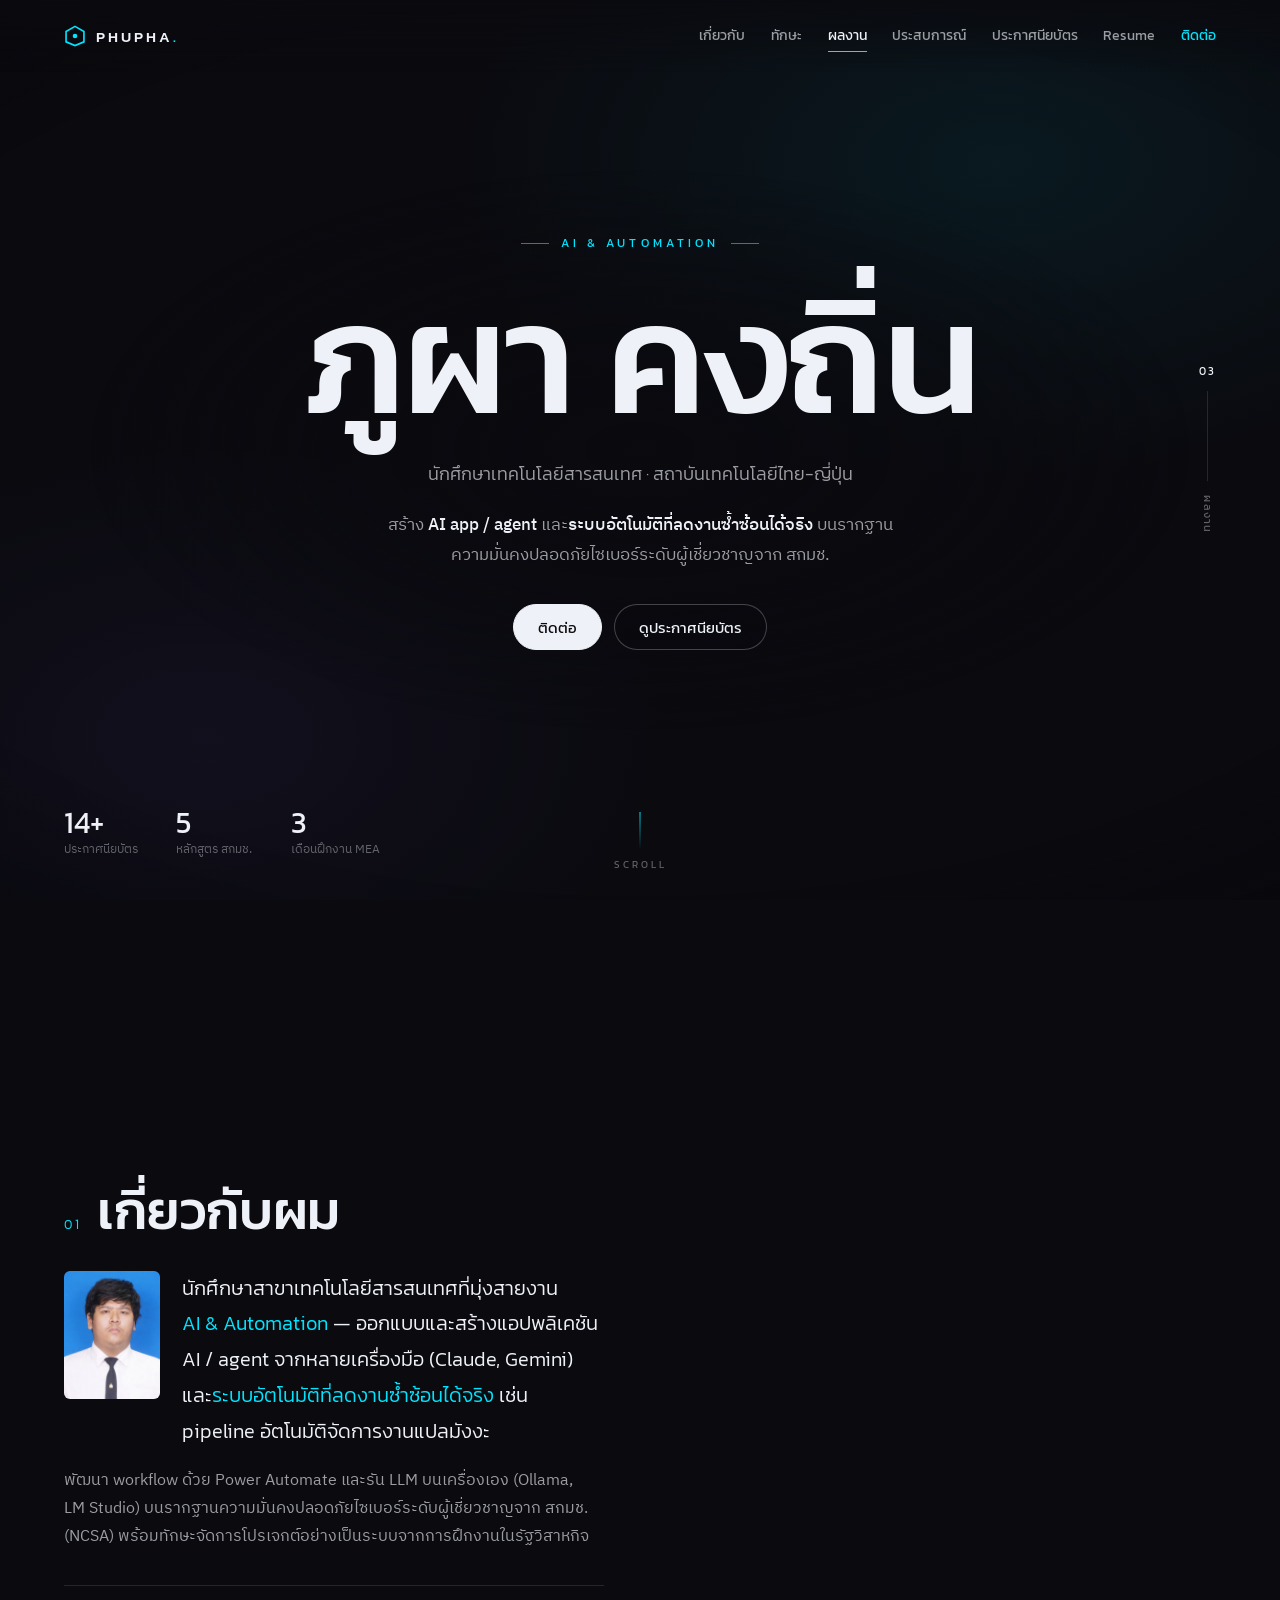
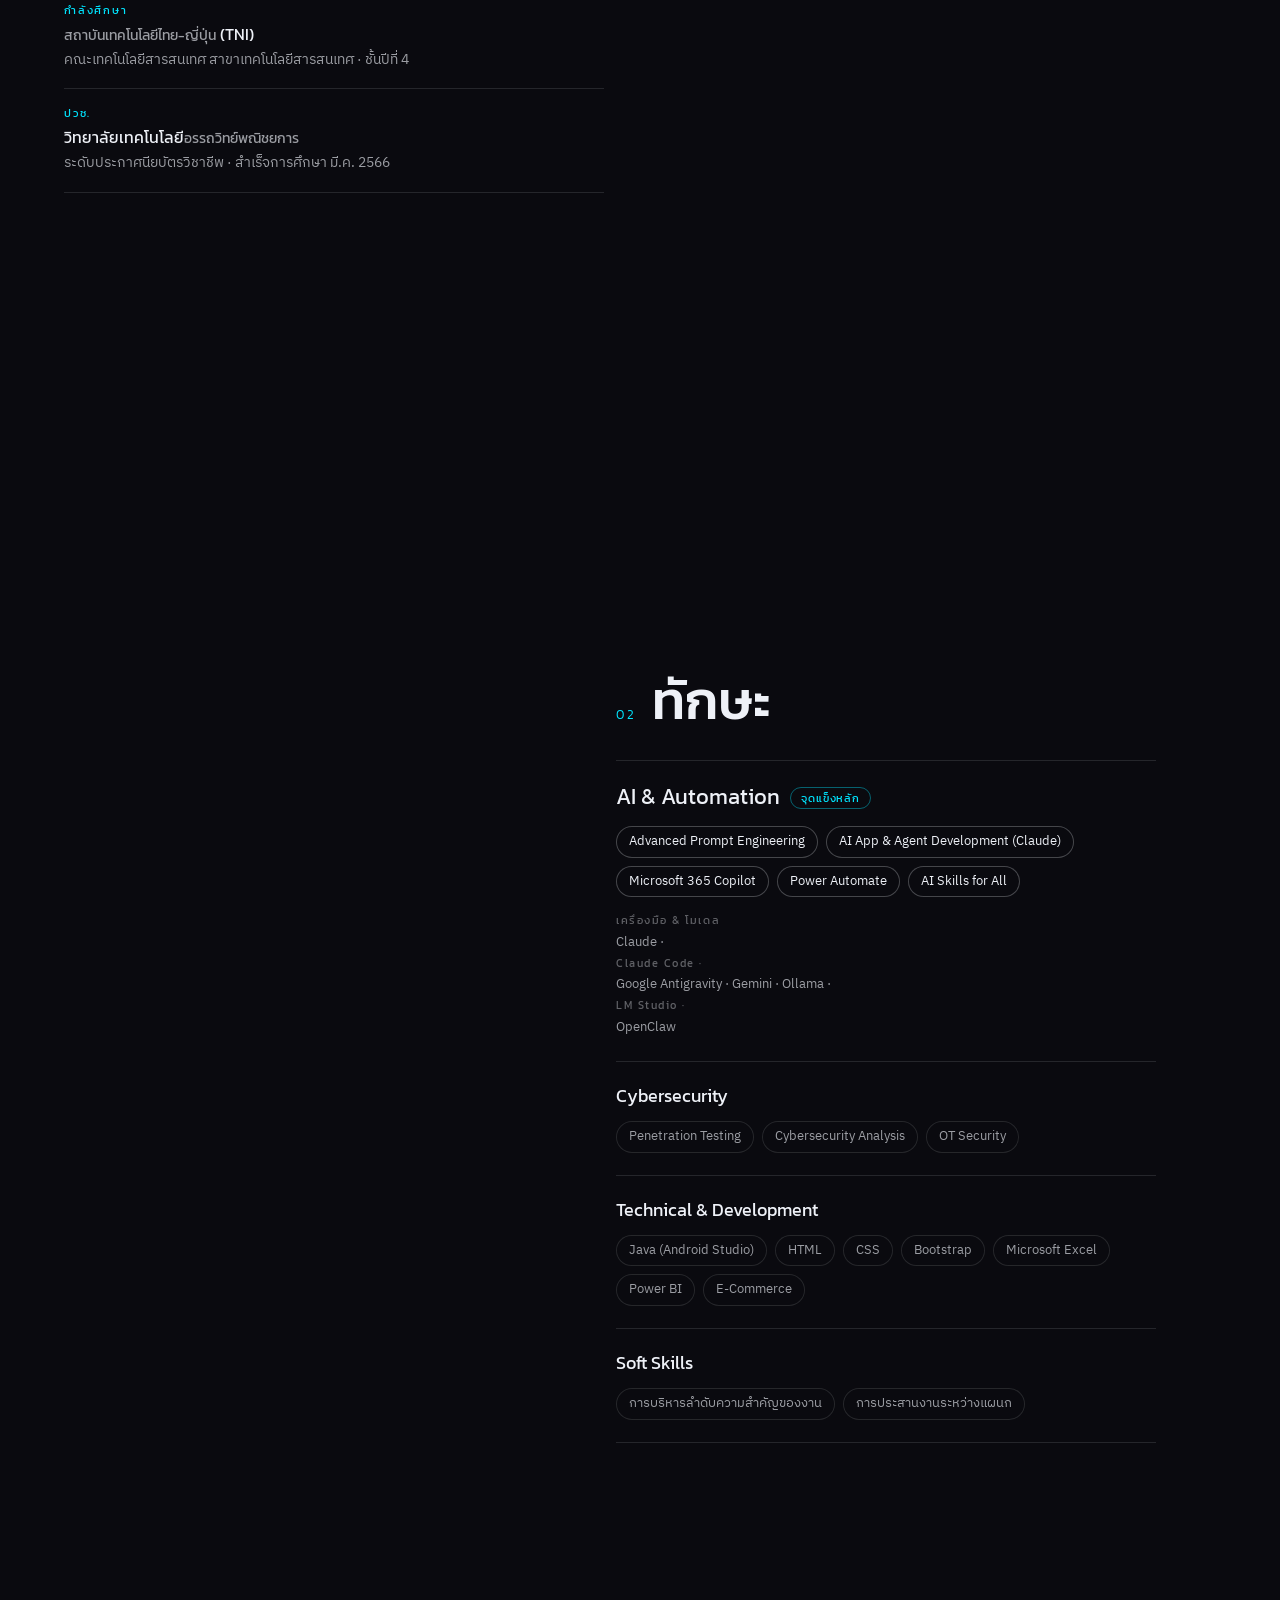
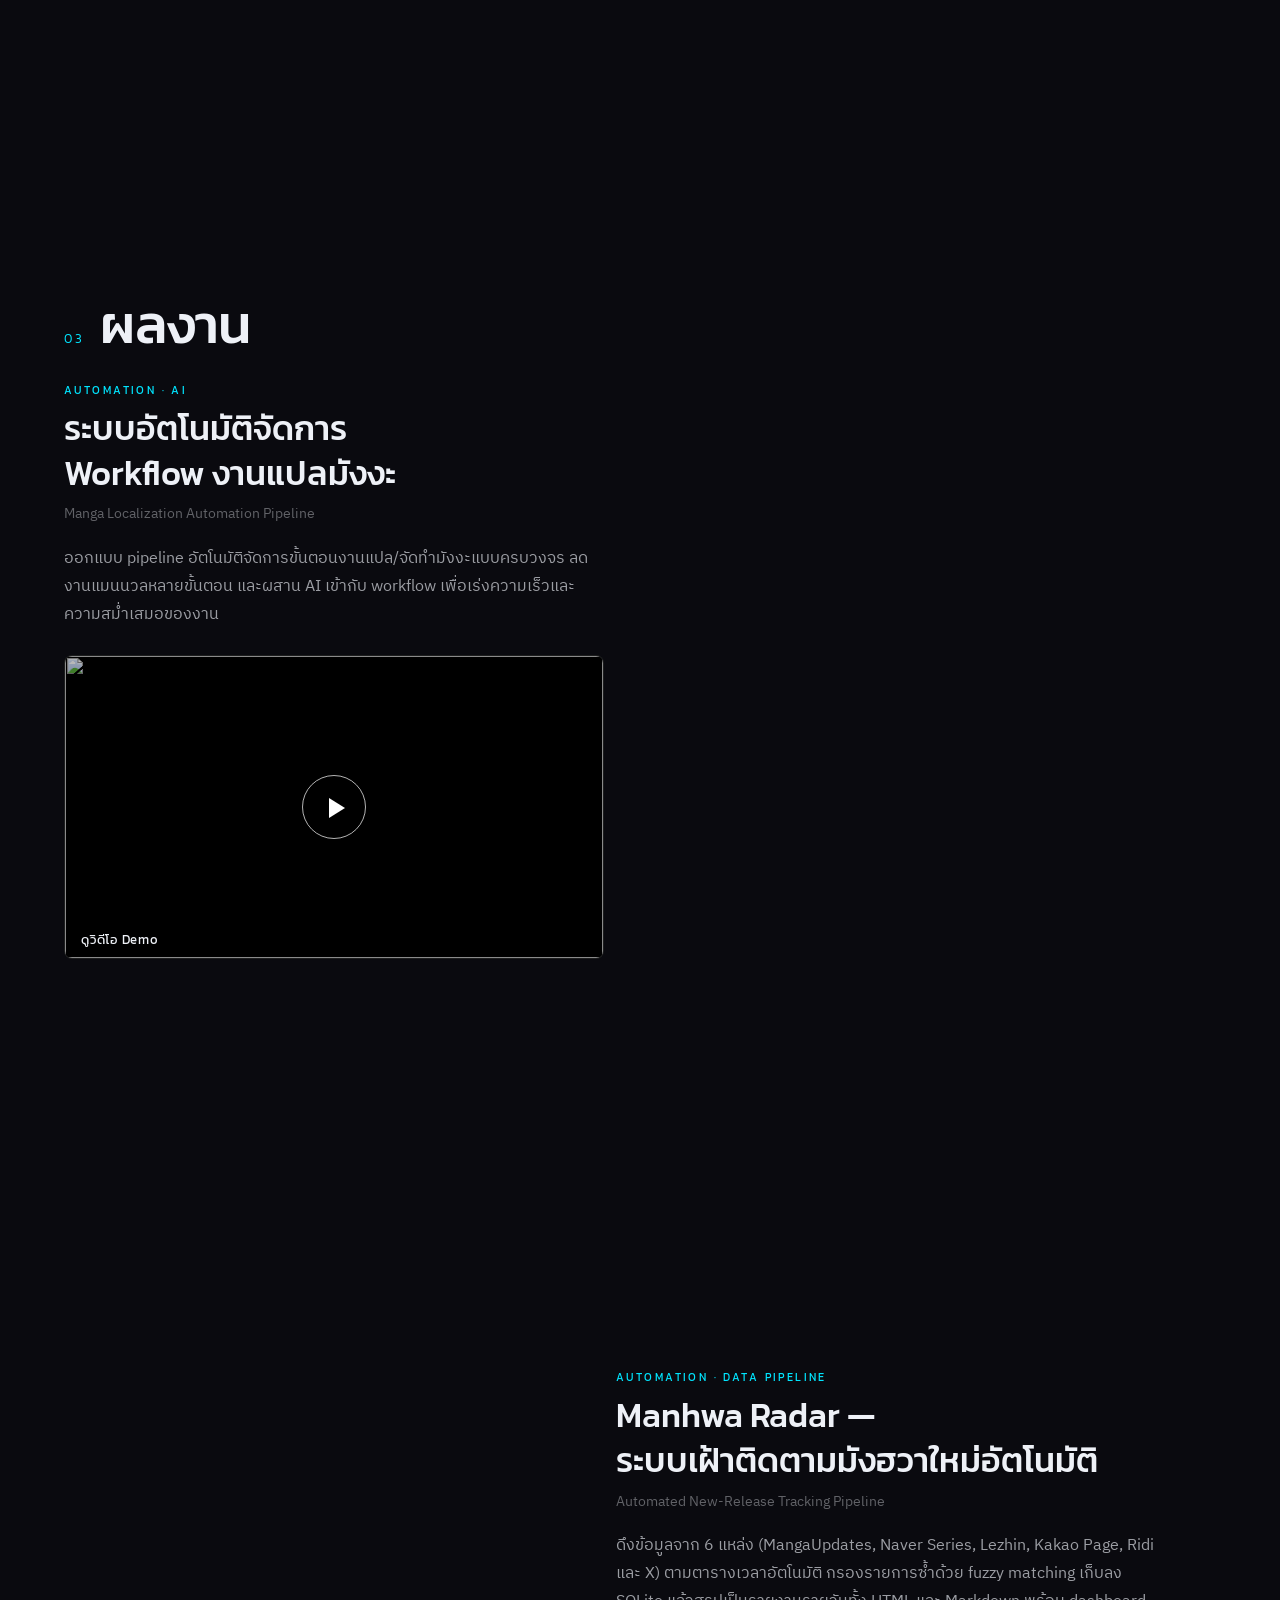
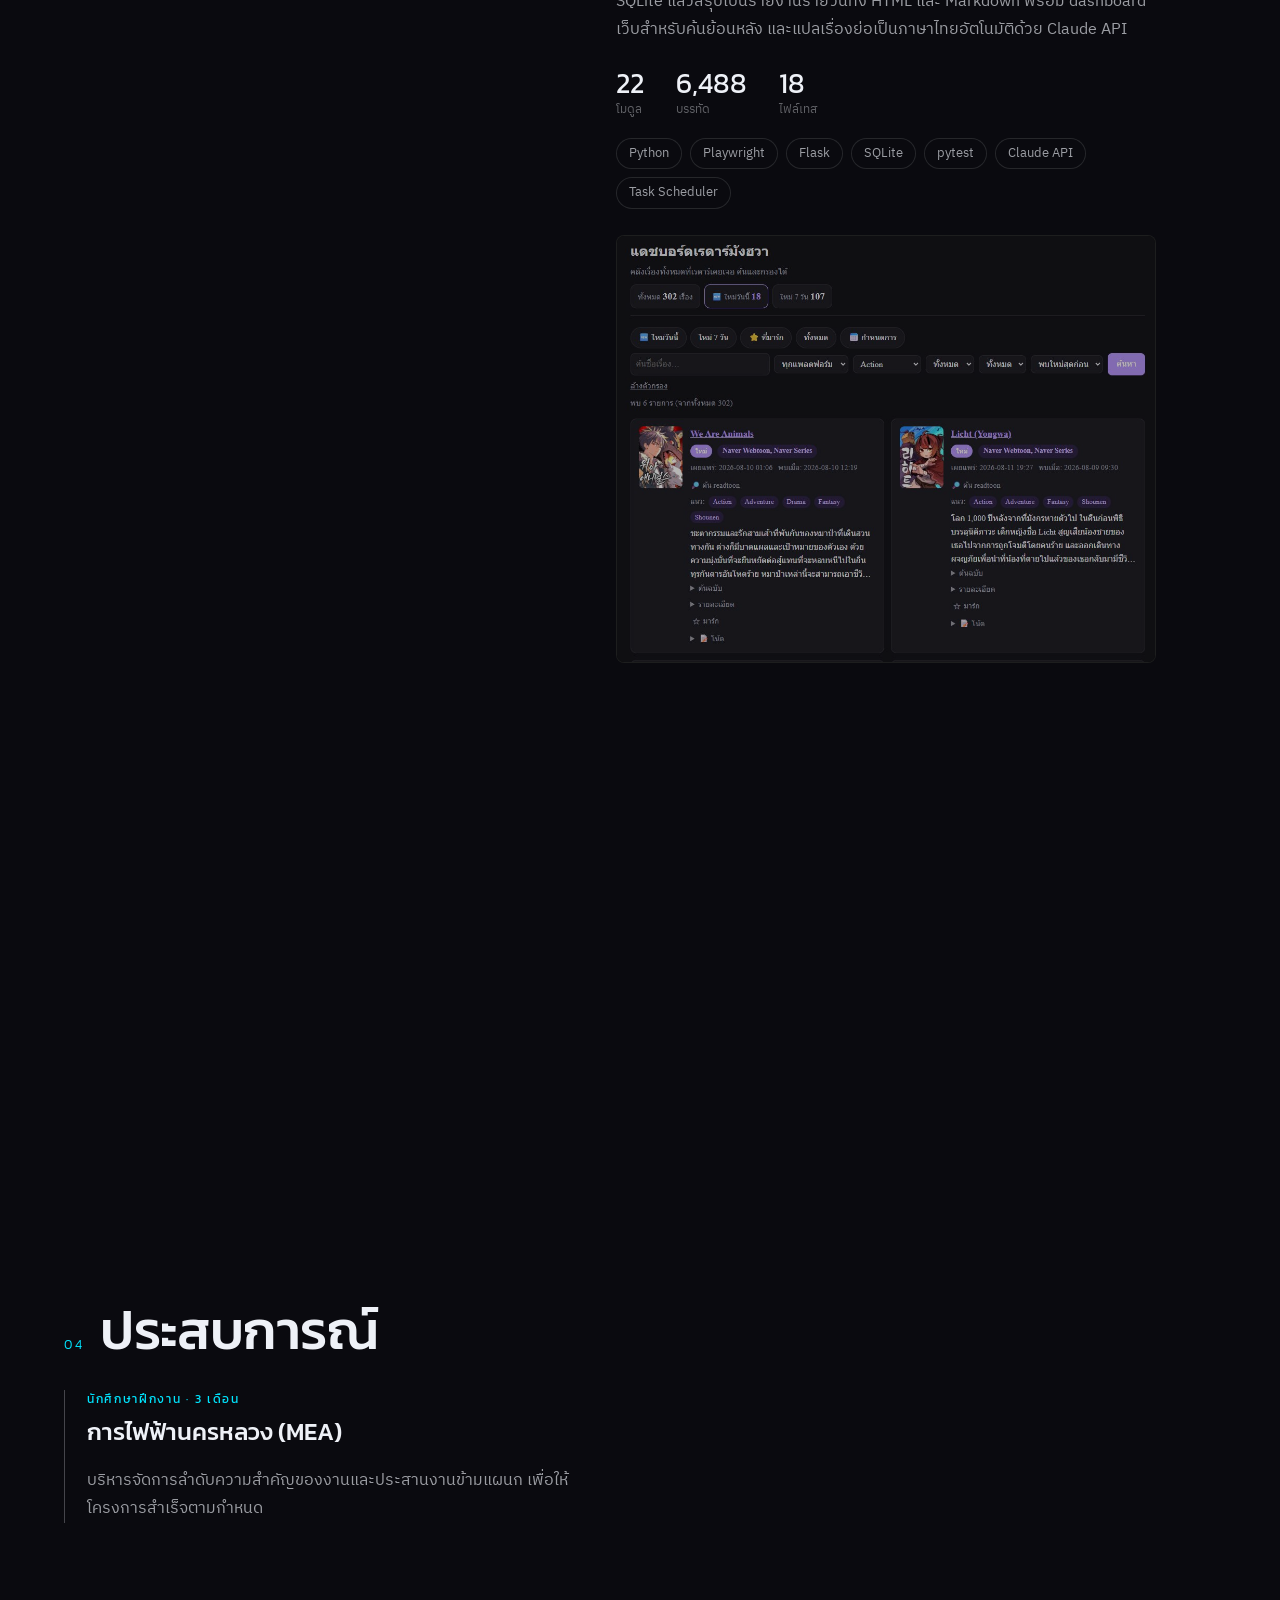
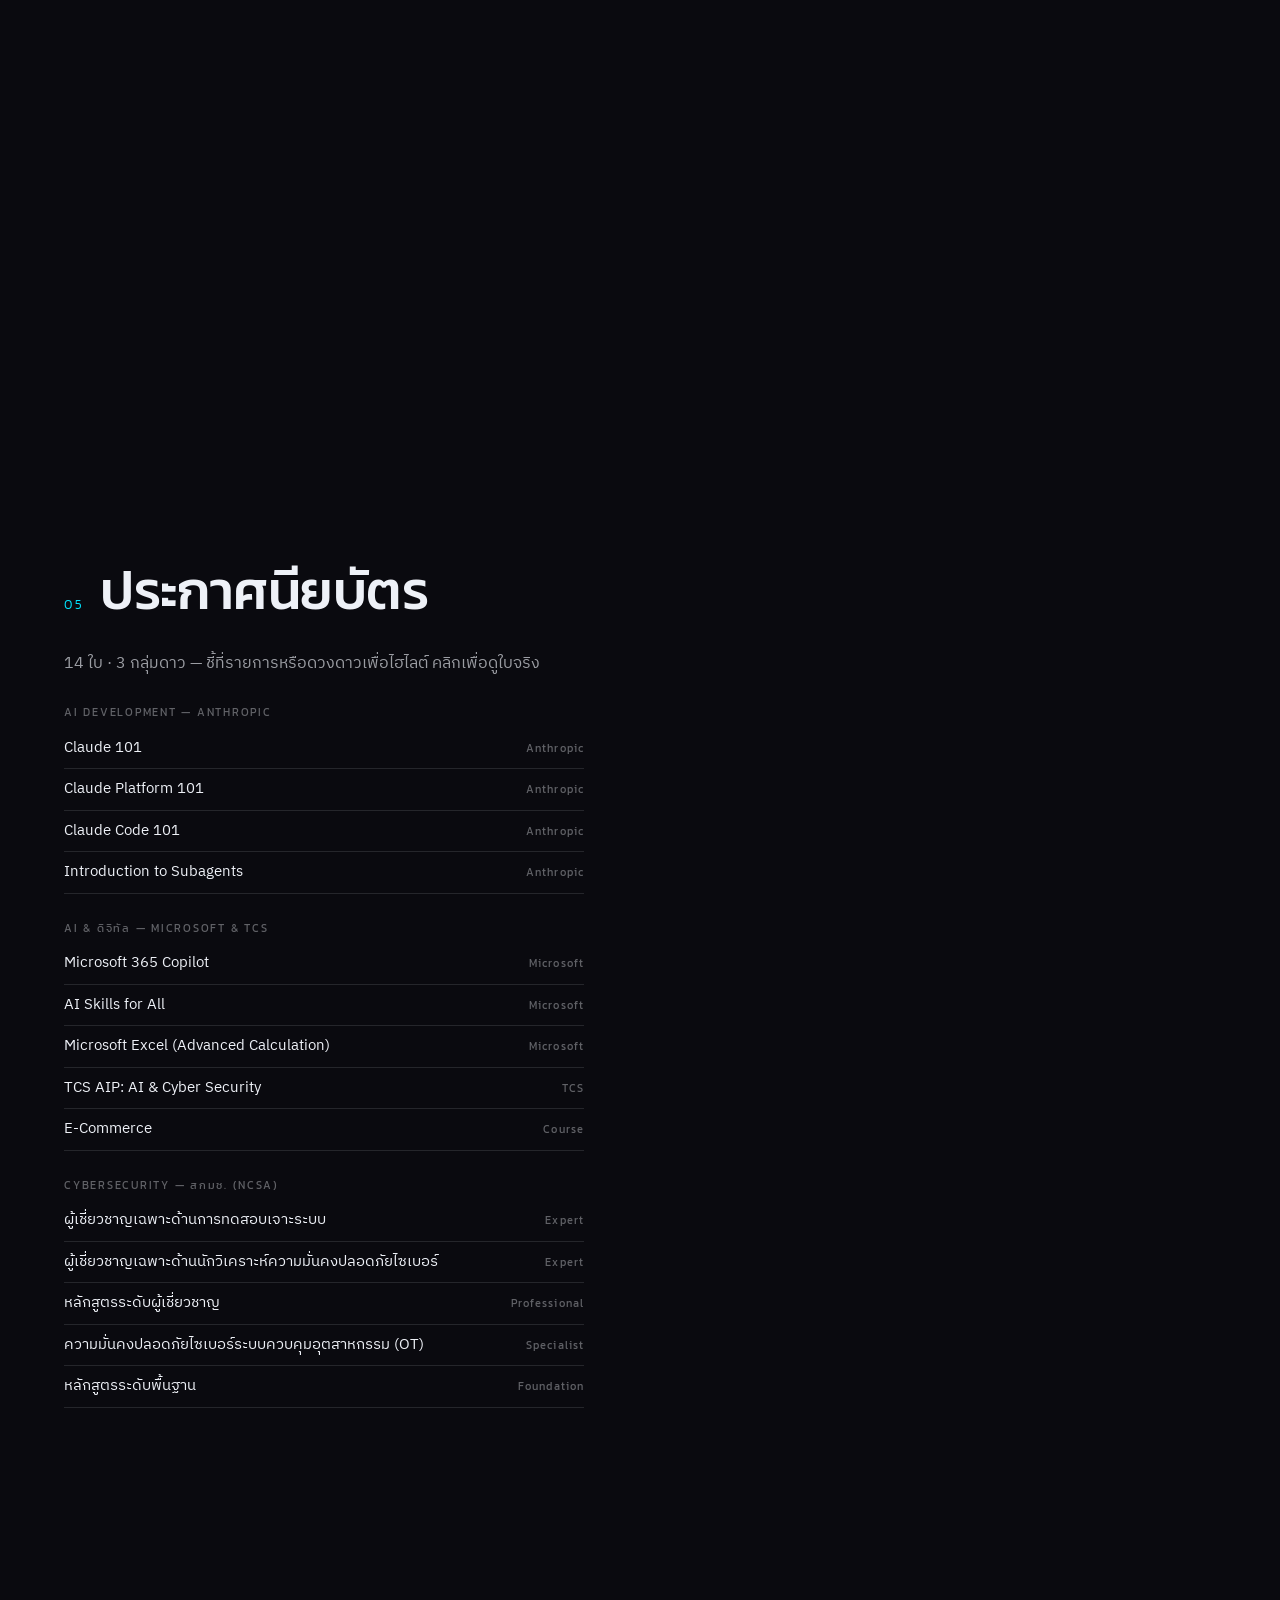
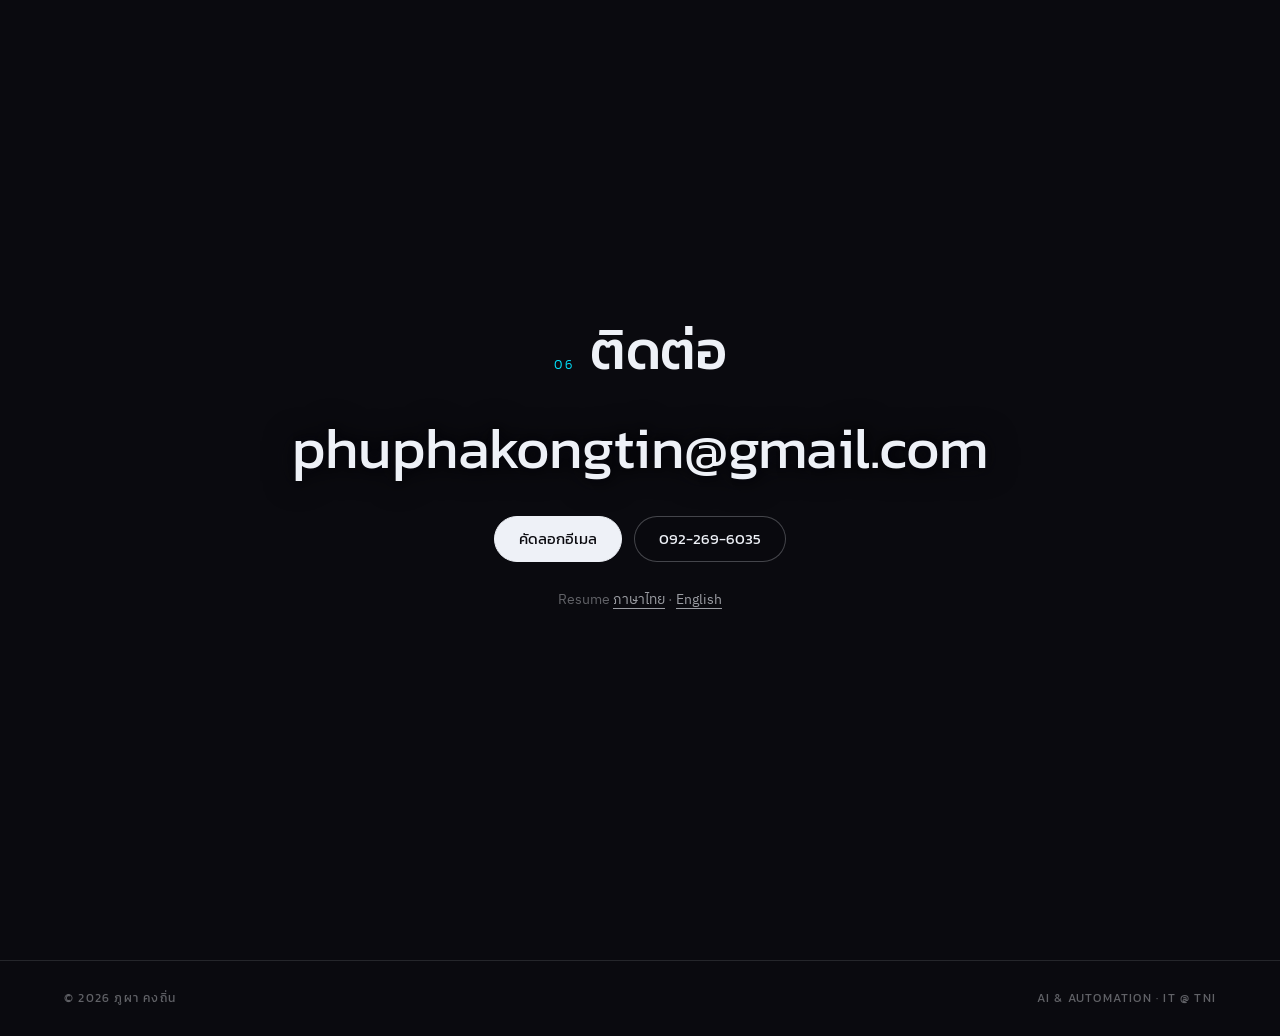
==== index.html @ 97f351db "Fix awkward Thai/English line breaks across site and resumes Chrome's Thai line breaking split words" ====
<!DOCTYPE html>
<html lang="th">
<head>
  <meta charset="UTF-8" />
  <meta name="viewport" content="width=device-width, initial-scale=1.0, viewport-fit=cover" />
  <script>document.documentElement.classList.add('js', 'is-loading');</script>

  <title>ภูผา คงถิ่น — AI &amp; Automation Portfolio</title>
  <meta name="description" content="Portfolio ของ ภูผา คงถิ่น นักศึกษาเทคโนโลยีสารสนเทศสาย AI & Automation — สร้าง AI app / agent และระบบอัตโนมัติที่ลดงานซ้ำซ้อนได้จริง (เช่น pipeline อัตโนมัติจัดการงานแปลมังงะ) บนรากฐานความมั่นคงปลอดภัยไซเบอร์ระดับผู้เชี่ยวชาญจาก สกมช." />
  <meta property="og:type" content="website" />
  <meta property="og:title" content="ภูผา คงถิ่น — AI &amp; Automation" />
  <meta property="og:description" content="นักศึกษา IT สาย AI & Automation — สร้าง AI app / agent และระบบอัตโนมัติที่ลดงานซ้ำซ้อนได้จริง บนรากฐาน Cybersecurity ระดับผู้เชี่ยวชาญจาก สกมช." />
  <meta property="og:image" content="https://phupha-kt.github.io/portfolio/profile.jpg" />
  <meta name="theme-color" content="#0a0a0f" />

  <script type="application/ld+json">
  {
    "@context": "https://schema.org",
    "@type": "Person",
    "name": "ภูผา คงถิ่น",
    "alternateName": "Phupha Kongtin",
    "email": "mailto:phuphakongtin@gmail.com",
    "jobTitle": "IT Student — AI & Automation",
    "affiliation": { "@type": "CollegeOrUniversity", "name": "Thai-Nichi Institute of Technology" },
    "knowsAbout": ["AI App & Agent Development", "Workflow Automation", "Prompt Engineering", "Power Automate", "Penetration Testing", "OT Security", "Cybersecurity Analysis"]
  }
  </script>

  <link rel="icon" href="data:image/svg+xml,%3Csvg xmlns='http://www.w3.org/2000/svg' viewBox='0 0 32 32'%3E%3Cpolygon points='16,2 29,9.5 29,24.5 16,30 3,24.5 3,9.5' fill='none' stroke='%2300e5ff' stroke-width='2.5'/%3E%3Ccircle cx='16' cy='16' r='4' fill='%2300e5ff'/%3E%3C/svg%3E" />

  <link rel="preconnect" href="https://fonts.googleapis.com" />
  <link rel="preconnect" href="https://fonts.gstatic.com" crossorigin />
  <link rel="preconnect" href="https://cdn.jsdelivr.net" crossorigin />
  <link href="https://fonts.googleapis.com/css2?family=Kanit:wght@300;400;500;600&family=IBM+Plex+Sans+Thai:wght@300;400;500&display=swap" rel="stylesheet" />
  <link rel="stylesheet" href="css/main.css" />

  <script type="importmap">
  {
    "imports": {
      "three": "https://cdn.jsdelivr.net/npm/three@0.169.0/build/three.module.js",
      "three/addons/": "https://cdn.jsdelivr.net/npm/three@0.169.0/examples/jsm/"
    }
  }
  </script>
</head>
<body>

  <!-- ===================== LOADER ===================== -->
  <div class="loader" id="loader" role="status" aria-live="polite">
    <svg class="loader-mark" viewBox="0 0 32 32" aria-hidden="true">
      <polygon points="16,2 29,9.5 29,24.5 16,30 3,24.5 3,9.5" pathLength="100" />
    </svg>
    <div class="loader-meta">
      <span class="loader-count" id="loader-count">00</span>
      <span class="loader-label">กำลังโหลด</span>
    </div>
  </div>

  <!-- ===================== SCENE LAYERS ===================== -->
  <canvas id="scene" aria-hidden="true"></canvas>
  <div class="scene-vignette" aria-hidden="true"></div>
  <div class="labels" id="labels" aria-hidden="true"></div>

  <!-- ===================== NAV ===================== -->
  <header class="nav" id="nav">
    <a href="#hero" class="brand" aria-label="กลับด้านบน">
      <svg class="brand-mark" viewBox="0 0 32 32" aria-hidden="true"><polygon points="16,2 29,9.5 29,24.5 16,30 3,24.5 3,9.5" /><circle cx="16" cy="16" r="3.4" /></svg>
      <span>PHUPHA<span class="brand-dot">.</span></span>
    </a>
    <button class="nav-toggle" id="nav-toggle" aria-expanded="false" aria-controls="nav-links" aria-label="เปิด/ปิดเมนู">
      <span></span><span></span>
    </button>
    <nav aria-label="เมนูหลัก">
      <ul class="nav-links" id="nav-links">
        <li><a href="#about">เกี่ยวกับ</a></li>
        <li><a href="#skills">ทักษะ</a></li>
        <li><a href="#projects">ผลงาน</a></li>
        <li><a href="#experience">ประสบการณ์</a></li>
        <li><a href="#certs">ประกาศนียบัตร</a></li>
        <li><a href="resume.html">Resume</a></li>
        <li><a href="#contact" class="nav-cta">ติดต่อ</a></li>
      </ul>
    </nav>
  </header>

  <!-- Section indicator -->
  <div class="rail" id="rail" aria-hidden="true">
    <span class="rail-num" id="rail-num">00</span>
    <span class="rail-track"><i id="rail-fill"></i></span>
    <span class="rail-name" id="rail-name">Intro</span>
  </div>

  <main>

    <!-- ===================== HERO ===================== -->
    <section class="hero" id="hero" data-formation="0" data-side="center" data-name="Intro" data-index="00">
      <div class="hero-shade" aria-hidden="true"></div>
      <div class="hero-inner">
        <p class="eyebrow intro" style="--i:0">AI &amp; AUTOMATION</p>
        <h1 class="hero-title intro" style="--i:1">ภูผา คงถิ่น</h1>
        <p class="hero-role intro" style="--i:2">นักศึกษา<span class="nw">เทคโนโลยีสารสนเทศ&nbsp;·</span> <span class="nw">สถาบันเทคโนโลยีไทย-ญี่ปุ่น</span></p>
        <p class="hero-pitch intro" style="--i:3">
          สร้าง <strong><span class="nw">AI app / agent</span></strong> และ<strong><span class="nw">ระบบอัตโนมัติ</span>ที่ลด<span class="nw">งานซ้ำซ้อน</span>ได้จริง</strong>
          บนรากฐาน<span class="nw">ความมั่นคงปลอดภัยไซเบอร์</span>ระดับ<span class="nw">ผู้เชี่ยวชาญจาก สกมช.</span>
        </p>
        <div class="hero-actions intro" style="--i:4">
          <a href="#contact" class="btn btn-primary">ติดต่อ</a>
          <a href="#certs" class="btn">ดูประกาศนียบัตร</a>
        </div>
      </div>

      <dl class="hero-stats intro" style="--i:5">
        <div><dt>ประกาศนียบัตร</dt><dd><span data-count="14">14</span>+</dd></div>
        <div><dt><span class="nw">หลักสูตร สกมช.</span></dt><dd><span data-count="5">5</span></dd></div>
        <div><dt><span class="nw">เดือนฝึกงาน MEA</span></dt><dd><span data-count="3">3</span></dd></div>
      </dl>

      <p class="hero-hint intro" style="--i:6" aria-hidden="true">
        <span class="hint-fine">ขยับเมาส์เพื่อดึงอนุภาค&nbsp;· กดค้างเพื่อเพิ่มแรงโน้มถ่วง&nbsp;· ปล่อยเพื่อเหวี่ยง</span>
        <span class="hint-touch">แตะค้างเพื่อดึงอนุภาค&nbsp;· ยกนิ้วเพื่อเหวี่ยง</span>
      </p>

      <a href="#about" class="scroll-cue intro" style="--i:6" aria-label="เลื่อนลงไปส่วนเกี่ยวกับ">
        <span aria-hidden="true"></span>SCROLL
      </a>
    </section>

    <!-- ===================== 01 ABOUT ===================== -->
    <section class="section" id="about" data-formation="1" data-side="left" data-name="เกี่ยวกับ" data-index="01">
      <div class="section-inner">
        <header class="section-head reveal">
          <span class="section-index">01</span>
          <h2>เกี่ยวกับผม</h2>
        </header>

        <div class="about-id reveal">
          <img class="about-photo" src="profile.jpg" alt="ภูผา คงถิ่น" width="800" height="1059" loading="lazy" />
          <p class="lead">
            นักศึกษาสาขา<span class="nw">เทคโนโลยีสารสนเทศ</span>ที่มุ่ง<span class="nw">สายงาน</span> <mark><span class="nw">AI &amp; Automation</span></mark>&nbsp;—
            ออกแบบและสร้างแอปพลิเคชัน <span class="nw">AI / agent</span> จากหลายเครื่องมือ (Claude, Gemini)
            และ<mark><span class="nw">ระบบอัตโนมัติ</span>ที่ลด<span class="nw">งานซ้ำซ้อน</span>ได้จริง</mark> เช่น pipeline อัตโนมัติจัดการ<span class="nw">งานแปลมังงะ</span>
          </p>
        </div>
        <p class="body reveal">
          พัฒนา workflow ด้วย <span class="nw">Power Automate</span> และรัน LLM <span class="nw">บนเครื่องเอง</span> (Ollama, <span class="nw">LM Studio</span>)
          บนรากฐาน<span class="nw">ความมั่นคงปลอดภัยไซเบอร์</span>ระดับ<span class="nw">ผู้เชี่ยวชาญจาก สกมช.</span> (NCSA)
          พร้อมทักษะจัดการ<span class="nw">โปรเจกต์</span>อย่างเป็นระบบจากการฝึกงานในรัฐวิสาหกิจ
        </p>

        <ul class="edu reveal">
          <li>
            <span class="edu-tag">กำลังศึกษา</span>
            <strong><span class="nw">สถาบันเทคโนโลยีไทย-ญี่ปุ่น</span> (TNI)</strong>
            <span>คณะ<span class="nw">เทคโนโลยีสารสนเทศ</span> สาขา<span class="nw">เทคโนโลยีสารสนเทศ&nbsp;·</span> <span class="nw">ชั้นปีที่ 4</span></span>
          </li>
          <li>
            <span class="edu-tag">ปวช.</span>
            <strong>วิทยาลัยเทคโนโลยี<span class="nw">อรรถวิทย์พณิชยการ</span></strong>
            <span>ระดับ<span class="nw">ประกาศนียบัตรวิชาชีพ&nbsp;·</span> <span class="nw">สำเร็จการศึกษา มี.ค. 2566</span></span>
          </li>
        </ul>
      </div>
    </section>

    <!-- ===================== 02 SKILLS ===================== -->
    <section class="section" id="skills" data-formation="2" data-side="right" data-name="ทักษะ" data-index="02">
      <div class="section-inner">
        <header class="section-head reveal">
          <span class="section-index">02</span>
          <h2>ทักษะ</h2>
        </header>

        <div class="skill-group skill-major reveal">
          <h3><span class="nw">AI &amp; Automation</span> <span class="chip">จุดแข็งหลัก</span></h3>
          <ul class="tags">
            <li>Advanced Prompt Engineering</li>
            <li>AI App &amp; Agent Development (Claude)</li>
            <li><span class="nw">Microsoft 365 Copilot</span></li>
            <li><span class="nw">Power Automate</span></li>
            <li>AI Skills for All</li>
          </ul>
          <p class="skill-tools"><span>เครื่องมือ &amp; โมเดล</span> Claude&nbsp;· <span class="nw">Claude Code&nbsp;·</span> Google Antigravity&nbsp;· Gemini&nbsp;· Ollama&nbsp;· <span class="nw">LM Studio&nbsp;·</span> OpenClaw</p>
        </div>

        <div class="skill-group reveal">
          <h3>Cybersecurity</h3>
          <ul class="tags">
            <li>Penetration Testing</li>
            <li>Cybersecurity Analysis</li>
            <li>OT Security</li>
          </ul>
        </div>

        <div class="skill-group reveal">
          <h3>Technical &amp; Development</h3>
          <ul class="tags">
            <li>Java (<span class="nw">Android Studio</span>)</li>
            <li>HTML</li>
            <li>CSS</li>
            <li>Bootstrap</li>
            <li>Microsoft Excel</li>
            <li><span class="nw">Power BI</span></li>
            <li><span class="nw">E-Commerce</span></li>
          </ul>
        </div>

        <div class="skill-group reveal">
          <h3>Soft Skills</h3>
          <ul class="tags">
            <li>การบริหารลำดับ<span class="nw">ความสำคัญของงาน</span></li>
            <li>การ<span class="nw">ประสานงาน</span>ระหว่างแผนก</li>
          </ul>
        </div>
      </div>
    </section>

    <!-- ===================== 03 PROJECTS ===================== -->
    <section id="projects" aria-labelledby="projects-title">

      <article class="section" id="manga" data-formation="3" data-side="left" data-name="ผลงาน" data-index="03">
        <div class="section-inner">
          <header class="section-head reveal">
            <span class="section-index">03</span>
            <h2 id="projects-title">ผลงาน</h2>
          </header>

          <p class="project-tag reveal">Automation&nbsp;· AI</p>
          <h3 class="project-title reveal"><span class="nw">ระบบอัตโนมัติ</span>จัดการ <span class="nw">Workflow งานแปลมังงะ</span></h3>
          <p class="project-sub reveal">Manga Localization Automation Pipeline</p>
          <p class="body reveal">
            ออกแบบ pipeline อัตโนมัติจัดการ<span class="nw">ขั้นตอน</span><span class="nw">งานแปล/จัดทำมังงะ</span>แบบ<span class="nw">ครบวงจร</span>
            ลด<span class="nw">งานแมนนวล</span><span class="nw">หลายขั้นตอน</span> และผสาน AI <span class="nw">เข้ากับ</span> workflow
            เพื่อเร่งความเร็วและ<span class="nw">ความสม่ำเสมอของงาน</span>
          </p>
          <button class="video reveal" type="button" data-yt="HCU_ZVkONLQ" aria-label="เล่นวิดีโอ Demo: Manga Localization Automation Pipeline">
            <img src="https://i.ytimg.com/vi/HCU_ZVkONLQ/hqdefault.jpg" alt="" width="480" height="360" loading="lazy" />
            <span class="video-play" aria-hidden="true"></span>
            <span class="video-label">ดูวิดีโอ Demo</span>
          </button>
        </div>
      </article>

      <article class="section" id="radar" data-formation="4" data-side="right" data-name="ผลงาน" data-index="03">
        <div class="section-inner">
          <p class="project-tag reveal">Automation&nbsp;· Data Pipeline</p>
          <h3 class="project-title reveal">Manhwa Radar&nbsp;— <span class="nw">ระบบเฝ้าติดตาม</span><span class="nw">มังฮวาใหม่อัตโนมัติ</span></h3>
          <p class="project-sub reveal">Automated New-Release Tracking Pipeline</p>
          <p class="body reveal">
            ดึงข้อมูลจาก 6 แหล่ง (MangaUpdates, <span class="nw">Naver Series</span>, Lezhin, <span class="nw">Kakao Page</span>, Ridi และ X)
            ตามตารางเวลาอัตโนมัติ กรองรายการซ้ำด้วย <span class="nw">fuzzy matching</span> เก็บลง SQLite
            แล้วสรุปเป็นรายงาน<span class="nw">รายวัน</span>ทั้ง HTML และ Markdown พร้อม dashboard เว็บสำหรับ<span class="nw">ค้นย้อนหลัง</span>
            และแปลเรื่องย่อเป็น<span class="nw">ภาษาไทย</span>อัตโนมัติด้วย <span class="nw">Claude API</span>
          </p>
          <dl class="metrics reveal">
            <div><dd>22</dd><dt>โมดูล</dt></div>
            <div><dd>6,488</dd><dt>บรรทัด</dt></div>
            <div><dd>18</dd><dt>ไฟล์เทส</dt></div>
          </dl>
          <ul class="tags reveal">
            <li>Python</li><li>Playwright</li><li>Flask</li><li>SQLite</li><li>pytest</li><li><span class="nw">Claude API</span></li><li><span class="nw">Task Scheduler</span></li>
          </ul>
          <button class="shot reveal" type="button" data-lightbox="projects/radar-dashboard.jpg" data-caption="Manhwa Radar — dashboard">
            <img src="projects/radar-dashboard.jpg" alt="แดชบอร์ด Manhwa Radar แสดงตัวกรอง สถิติ และรายการมังฮวาพร้อมเรื่องย่อภาษาไทย" width="1035" height="819" loading="lazy" />
          </button>
        </div>
      </article>
    </section>

    <!-- ===================== 04 EXPERIENCE ===================== -->
    <section class="section" id="experience" data-formation="5" data-side="left" data-name="ประสบการณ์" data-index="04">
      <div class="section-inner">
        <header class="section-head reveal">
          <span class="section-index">04</span>
          <h2>ประสบการณ์</h2>
        </header>
        <div class="xp reveal">
          <p class="xp-period">นักศึกษาฝึกงาน&nbsp;· 3 เดือน</p>
          <h3><span class="nw">การไฟฟ้านครหลวง (MEA)</span></h3>
          <p class="body">บริหารจัดการลำดับ<span class="nw">ความสำคัญของงาน</span>และ<span class="nw">ประสานงาน</span>ข้ามแผนก เพื่อให้โครงการสำเร็จ<span class="nw">ตามกำหนด</span></p>
        </div>
      </div>
    </section>

    <!-- ===================== 05 CERTIFICATIONS ===================== -->
    <section class="section section-certs" id="certs" data-formation="6" data-side="left" data-name="ประกาศนียบัตร" data-index="05">
      <div class="section-inner">
        <header class="section-head reveal">
          <span class="section-index">05</span>
          <h2>ประกาศนียบัตร</h2>
        </header>
        <p class="body reveal">14 ใบ&nbsp;· 3 กลุ่มดาว&nbsp;— ชี้ที่รายการหรือ<span class="nw">ดวงดาว</span>เพื่อไฮไลต์ คลิกเพื่อ<span class="nw">ดูใบจริง</span></p>

        <div class="cert-group reveal">
          <h3>AI Development&nbsp;— Anthropic</h3>
          <ul>
            <li><button class="cert" type="button" data-star="0" data-cert="certs/claude101.jpg"><span>Claude 101</span><em>Anthropic</em></button></li>
            <li><button class="cert" type="button" data-star="1" data-cert="certs/claude-platform101.jpg"><span>Claude Platform 101</span><em>Anthropic</em></button></li>
            <li><button class="cert" type="button" data-star="2" data-cert="certs/claude-code101.jpg"><span><span class="nw">Claude Code</span> 101</span><em>Anthropic</em></button></li>
            <li><button class="cert" type="button" data-star="3" data-cert="certs/subagents.jpg"><span><span class="nw">Introduction to Subagents</span></span><em>Anthropic</em></button></li>
          </ul>
        </div>

        <div class="cert-group reveal">
          <h3>AI &amp; ดิจิทัล&nbsp;— Microsoft &amp; TCS</h3>
          <ul>
            <li><button class="cert" type="button" data-star="4" data-cert="certs/copilot.jpg"><span><span class="nw">Microsoft 365 Copilot</span></span><em>Microsoft</em></button></li>
            <li><button class="cert" type="button" data-star="5" data-cert="certs/ai-skills.jpg"><span>AI Skills for All</span><em>Microsoft</em></button></li>
            <li><button class="cert" type="button" data-star="6" data-cert="certs/excel.jpg"><span>Microsoft Excel (Advanced Calculation)</span><em>Microsoft</em></button></li>
            <li><button class="cert" type="button" data-star="7" data-cert="certs/tcs-aip.jpg"><span><span class="nw">TCS AIP</span>: <span class="nw">AI &amp; Cyber Security</span></span><em>TCS</em></button></li>
            <li><button class="cert" type="button" data-star="8" data-cert="certs/ecommerce.jpg"><span><span class="nw">E-Commerce</span></span><em>Course</em></button></li>
          </ul>
        </div>

        <div class="cert-group reveal">
          <h3>Cybersecurity&nbsp;— สกมช. (NCSA)</h3>
          <ul>
            <li><button class="cert" type="button" data-star="9" data-cert="certs/pentest.jpg"><span><span class="nw">ผู้เชี่ยวชาญ</span>เฉพาะด้านการทดสอบ<span class="nw">เจาะระบบ</span></span><em>Expert</em></button></li>
            <li><button class="cert" type="button" data-star="10" data-cert="certs/analyst.jpg"><span><span class="nw">ผู้เชี่ยวชาญ</span>เฉพาะด้าน<span class="nw">นักวิเคราะห์</span><span class="nw">ความมั่นคงปลอดภัยไซเบอร์</span></span><em>Expert</em></button></li>
            <li><button class="cert" type="button" data-star="11" data-cert="certs/professional.jpg"><span>หลักสูตรระดับ<span class="nw">ผู้เชี่ยวชาญ</span></span><em>Professional</em></button></li>
            <li><button class="cert" type="button" data-star="12" data-cert="certs/ot-security.jpg"><span><span class="nw">ความมั่นคงปลอดภัยไซเบอร์</span>ระบบควบคุม<span class="nw">อุตสาหกรรม (OT)</span></span><em>Specialist</em></button></li>
            <li><button class="cert" type="button" data-star="13" data-cert="certs/foundation.jpg"><span>หลักสูตรระดับพื้นฐาน</span><em>Foundation</em></button></li>
          </ul>
        </div>
      </div>
    </section>

    <!-- ===================== 06 CONTACT ===================== -->
    <section class="section section-contact" id="contact" data-formation="7" data-side="center" data-name="ติดต่อ" data-index="06">
      <div class="contact">
        <header class="section-head reveal">
          <span class="section-index">06</span>
          <h2>ติดต่อ</h2>
        </header>
        <a class="contact-email reveal" href="mailto:phuphakongtin@gmail.com">phuphakongtin@gmail.com</a>
        <div class="contact-actions reveal">
          <button class="btn btn-primary btn-copy" id="copy-email" type="button" data-email="phuphakongtin@gmail.com">
            <span class="copy-label">คัดลอกอีเมล</span>
            <span class="copy-done" aria-hidden="true">คัดลอกแล้ว ✓</span>
          </button>
          <a class="btn" href="tel:+66922696035">092-269-6035</a>
        </div>
        <p class="contact-resume reveal">
          Resume <a href="resume.html"><span class="nw">ภาษาไทย</span></a>&nbsp;· <a href="resume-en.html">English</a>
        </p>
        <p class="sr-only" id="copy-status" aria-live="polite"></p>
      </div>
    </section>

  </main>

  <footer class="footer">
    <p>© 2026 ภูผา คงถิ่น</p>
    <p>AI &amp; AUTOMATION&nbsp;· IT @ TNI</p>
  </footer>

  <!-- ===================== LIGHTBOX ===================== -->
  <dialog class="lightbox" id="lightbox" aria-label="รูปใบประกาศนียบัตร">
    <button class="lightbox-close" type="button" aria-label="ปิด">
      <svg viewBox="0 0 24 24" width="22" height="22" fill="none" stroke="currentColor" stroke-width="1.6" aria-hidden="true"><path d="M6 6l12 12M18 6L6 18"/></svg>
    </button>
    <figure>
      <img class="lightbox-img" src="" alt="" />
      <figcaption class="lightbox-caption"></figcaption>
    </figure>
  </dialog>

  <script type="module" src="js/main.js"></script>
</body>
</html>
---- css/main.css ----
/* ==========================================================================
   Singularity — Phupha Kongtin portfolio
   Dark-only by design: the particle scene is the page's light source.
   ========================================================================== */

:root {
  --bg: #0a0a0f;
  --bg-veil: rgba(10, 10, 15, 0.78);
  --fg: #eef1f7;
  --muted: rgba(238, 241, 247, 0.64);
  --faint: rgba(238, 241, 247, 0.38);
  --line: rgba(238, 241, 247, 0.12);
  --line-strong: rgba(238, 241, 247, 0.26);
  --accent: #00e5ff;
  --violet: #8b6cff;

  --display: 'Kanit', system-ui, sans-serif;
  --body: 'IBM Plex Sans Thai', 'Kanit', system-ui, sans-serif;

  --ease-out: cubic-bezier(0.16, 1, 0.3, 1);
  --ease-in-out: cubic-bezier(0.65, 0, 0.35, 1);
  --gutter: clamp(16px, 5vw, 72px);
  --nav-h: 72px;

  color-scheme: dark;
}

*, *::before, *::after { box-sizing: border-box; }

html {
  background: var(--bg);
  -webkit-text-size-adjust: 100%;
  scroll-padding-top: var(--nav-h);
}
html.is-loading, html.lightbox-open { overflow: hidden; }

body {
  margin: 0;
  background: var(--bg);
  color: var(--fg);
  font-family: var(--body);
  font-size: 16px;
  line-height: 1.75;
  -webkit-font-smoothing: antialiased;
  overflow-x: hidden;
}

img { max-width: 100%; display: block; }
a { color: inherit; }
button { font: inherit; color: inherit; }
::selection { background: rgba(0, 229, 255, 0.28); color: #fff; }

:focus-visible {
  outline: 1px solid var(--accent);
  outline-offset: 4px;
  border-radius: 4px;
}

/* Keep Thai phrases intact — the browser's Thai line breaking can split words. */
.nw { white-space: nowrap; }

.sr-only {
  position: absolute; width: 1px; height: 1px; padding: 0; margin: -1px;
  overflow: hidden; clip: rect(0 0 0 0); white-space: nowrap; border: 0;
}

/* ---------------------------------------------------------------- Scene -- */

#scene {
  position: fixed;
  inset: 0;
  width: 100%;
  height: 100%;
  display: block;
  z-index: 0;
  opacity: 0;
  transition: opacity 1.2s var(--ease-out);
}
.has-particles #scene { opacity: 1; }

.scene-vignette {
  position: fixed;
  inset: 0;
  z-index: 1;
  pointer-events: none;
  background: radial-gradient(ellipse 120% 90% at 50% 50%, transparent 55%, rgba(4, 4, 7, 0.72) 100%);
}

/* No WebGL (or failed to load): calm static backdrop, same content */
.no-webgl #scene { display: none; }
.no-webgl body {
  background:
    radial-gradient(900px 520px at 78% 18%, rgba(0, 229, 255, 0.07), transparent 62%),
    radial-gradient(760px 480px at 16% 82%, rgba(139, 108, 255, 0.06), transparent 62%),
    var(--bg);
  background-attachment: fixed;
}
.no-webgl .labels,
.no-webgl .hero-hint { display: none; }

/* ------------------------------------------------------- Scene labels -- */

.labels {
  position: fixed;
  inset: 0;
  z-index: 4;
  pointer-events: none;
  overflow: hidden;
}

.label {
  position: absolute;
  left: 0;
  top: 0;
  opacity: 0;
  visibility: hidden;
  will-change: transform, opacity;
  font: 400 11px/1 var(--display);
  letter-spacing: 0.18em;
  text-transform: uppercase;
  color: var(--muted);
  white-space: nowrap;
}
.label > span { display: block; transform: translate(-50%, -100%); }
.label--left > span { transform: translate(calc(-100% - 14px), -50%); }
.label--right > span { transform: translate(14px, -50%); }
.label--major { color: var(--fg); font-size: 12px; }
.label--major > span::before {
  content: '';
  display: inline-block;
  width: 5px; height: 5px;
  margin-right: 8px;
  vertical-align: middle;
  border-radius: 50%;
  background: var(--accent);
}

.star {
  position: absolute;
  left: 0;
  top: 0;
  width: 34px;
  height: 34px;
  margin: -17px 0 0 -17px;
  padding: 0;
  border: 0;
  background: none;
  cursor: pointer;
  opacity: 0;
  visibility: hidden;
  will-change: transform, opacity;
}
.star::before {
  content: '';
  position: absolute;
  inset: 9px;
  border-radius: 50%;
  border: 1px solid transparent;
  transition: inset 0.5s var(--ease-out), border-color 0.4s;
}
.star.is-hot::before { inset: 2px; border-color: rgba(0, 229, 255, 0.7); }
.star-name {
  position: absolute;
  left: 50%;
  bottom: calc(100% + 6px);
  transform: translate(-50%, 6px);
  padding: 6px 10px;
  border-radius: 6px;
  background: var(--bg-veil);
  border: 1px solid var(--line);
  font: 400 13px/1.3 var(--body);
  letter-spacing: 0;
  text-transform: none;
  color: var(--fg);
  white-space: nowrap;
  opacity: 0;
  pointer-events: none;
  transition: opacity 0.3s, transform 0.4s var(--ease-out);
}
.star.is-hot .star-name { opacity: 1; transform: translate(-50%, 0); }

/* ------------------------------------------------------------- Cursor -- */

.has-cursor, .has-cursor * { cursor: none !important; }
.has-cursor dialog, .has-cursor dialog * { cursor: auto !important; }
.has-cursor dialog button { cursor: pointer !important; }

.cursor {
  position: fixed;
  left: 0;
  top: 0;
  z-index: 60;
  pointer-events: none;
  opacity: 0;
  transition: opacity 0.3s;
}
.cursor.is-visible { opacity: 1; }
.cursor-dot,
.cursor-ring,
.cursor-pulse {
  position: absolute;
  left: 0;
  top: 0;
  border-radius: 50%;
  will-change: transform;
}
.cursor-dot {
  width: 6px; height: 6px;
  margin: -3px 0 0 -3px;
  background: #fff;
}
.cursor-ring {
  width: 42px; height: 42px;
  margin: -21px 0 0 -21px;
  border: 1px solid rgba(255, 255, 255, calc(0.35 + var(--charge, 0) * 0.6));
  box-shadow: 0 0 calc(var(--charge, 0) * 22px) rgba(0, 229, 255, calc(var(--charge, 0) * 0.5)),
              inset 0 0 calc(var(--charge, 0) * 12px) rgba(139, 108, 255, calc(var(--charge, 0) * 0.5));
  transition: border-color 0.3s, background-color 0.3s;
}
.cursor.is-hover .cursor-ring {
  border-color: var(--accent);
  background-color: rgba(0, 229, 255, 0.06);
}
.cursor.is-dialog { opacity: 0; }
.cursor-pulse {
  width: 42px; height: 42px;
  margin: -21px 0 0 -21px;
  border: 1px solid var(--accent);
  animation: cursor-pulse 0.9s var(--ease-out) forwards;
}
@keyframes cursor-pulse {
  from { transform: translate(var(--x), var(--y)) scale(0.4); opacity: 0.9; }
  to   { transform: translate(var(--x), var(--y)) scale(var(--s, 4)); opacity: 0; }
}

/* ------------------------------------------------------------- Loader -- */

.loader {
  position: fixed;
  inset: 0;
  z-index: 50;
  display: flex;
  flex-direction: column;
  align-items: center;
  justify-content: center;
  pointer-events: none;
  transition: opacity 0.8s var(--ease-out), visibility 0s linear 0.8s;
}
.loader.is-done { opacity: 0; visibility: hidden; }

.loader-mark {
  width: 64px;
  height: 64px;
  fill: none;
  stroke: var(--accent);
  stroke-width: 1;
  stroke-dasharray: 100;
  stroke-dashoffset: calc(100 - var(--p, 0) * 100);
  transition: opacity 0.8s;
}
.has-particles .loader-mark { opacity: 0; }

.loader-meta {
  position: absolute;
  bottom: 12vh;
  display: flex;
  flex-direction: column;
  align-items: center;
  gap: 6px;
}
.loader-count {
  font: 300 13px/1 var(--display);
  letter-spacing: 0.3em;
  font-variant-numeric: tabular-nums;
  color: var(--fg);
}
.loader-label {
  font: 400 11px/1 var(--display);
  letter-spacing: 0.2em;
  color: var(--faint);
}

/* ---------------------------------------------------------------- Nav -- */

.nav {
  position: fixed;
  inset: 0 0 auto 0;
  z-index: 20;
  height: var(--nav-h);
  display: flex;
  align-items: center;
  justify-content: space-between;
  padding: 0 var(--gutter);
  background: linear-gradient(to bottom, rgba(10, 10, 15, 0.82), rgba(10, 10, 15, 0));
  transition: opacity 0.8s var(--ease-out) 0.4s;
}
.is-loading .nav { opacity: 0; }

.brand {
  display: inline-flex;
  align-items: center;
  gap: 10px;
  text-decoration: none;
  font: 500 15px/1 var(--display);
  letter-spacing: 0.2em;
}
.brand-mark { width: 22px; height: 22px; fill: none; stroke: var(--accent); stroke-width: 2.4; }
.brand-mark circle { fill: var(--accent); stroke: none; }
.brand-dot { color: var(--accent); }

.nav-links {
  display: flex;
  gap: clamp(14px, 2vw, 30px);
  margin: 0;
  padding: 0;
  list-style: none;
}
.nav-links a {
  position: relative;
  text-decoration: none;
  font: 400 14px/1 var(--display);
  color: var(--muted);
  transition: color 0.3s;
}
.nav-links a::after {
  content: '';
  position: absolute;
  left: 0; right: 0; bottom: -6px;
  height: 1px;
  background: var(--accent);
  transform: scaleX(0);
  transform-origin: left;
  transition: transform 0.5s var(--ease-out);
}
.nav-links a:hover, .nav-links a.is-current { color: var(--fg); }
.nav-links a:hover::after, .nav-links a.is-current::after { transform: scaleX(1); }
.nav-links .nav-cta { color: var(--accent); }

.nav-toggle { display: none; }

@media (max-width: 860px) {
  .nav-toggle {
    display: flex;
    flex-direction: column;
    justify-content: center;
    gap: 7px;
    width: 44px;
    height: 44px;
    margin-right: -10px;
    padding: 10px;
    background: none;
    border: 0;
  }
  .nav-toggle span {
    display: block;
    height: 1px;
    background: var(--fg);
    transition: transform 0.4s var(--ease-out);
  }
  .nav-toggle[aria-expanded="true"] span:first-child { transform: translateY(4px) rotate(45deg); }
  .nav-toggle[aria-expanded="true"] span:last-child { transform: translateY(-4px) rotate(-45deg); }

  .nav-links {
    position: fixed;
    inset: var(--nav-h) 0 auto 0;
    flex-direction: column;
    gap: 0;
    padding: 8px var(--gutter) 24px;
    background: rgba(10, 10, 15, 0.96);
    border-bottom: 1px solid var(--line);
    opacity: 0;
    visibility: hidden;
    transform: translateY(-8px);
    transition: opacity 0.35s, transform 0.45s var(--ease-out), visibility 0s linear 0.45s;
  }
  .nav-links.is-open { opacity: 1; visibility: visible; transform: none; transition-delay: 0s; }
  .nav-links a { display: block; padding: 14px 0; font-size: 17px; }
  .nav-links a::after { display: none; }
}

/* --------------------------------------------------------------- Rail -- */

.rail {
  position: fixed;
  right: var(--gutter);
  top: 50%;
  z-index: 10;
  display: flex;
  flex-direction: column;
  align-items: center;
  gap: 14px;
  transform: translateY(-50%);
  font: 400 11px/1 var(--display);
  letter-spacing: 0.18em;
  color: var(--faint);
  transition: opacity 0.8s 0.6s;
}
.is-loading .rail { opacity: 0; }
.rail-num { color: var(--fg); font-variant-numeric: tabular-nums; }
.rail-track {
  position: relative;
  width: 1px;
  height: 90px;
  background: var(--line);
  overflow: hidden;
}
.rail-track i {
  position: absolute;
  inset: 0;
  background: var(--accent);
  transform-origin: top;
  transform: scaleY(var(--p, 0));
}
.rail-name { writing-mode: vertical-rl; letter-spacing: 0.12em; }
@media (max-width: 1100px) { .rail { display: none; } }

/* --------------------------------------------------------------- Hero -- */

main { position: relative; z-index: 3; }

.hero {
  position: relative;
  min-height: 100vh;
  min-height: 100svh;
  display: grid;
  place-items: center;
  padding: calc(var(--nav-h) + 24px) var(--gutter) 120px;
  text-align: center;
  overflow: hidden;
}

.hero-shade {
  position: absolute;
  left: 50%;
  top: 50%;
  width: min(1100px, 110vw);
  height: min(560px, 70vh);
  transform: translate(-50%, -50%);
  background: radial-gradient(closest-side, rgba(10, 10, 15, 0.86), rgba(10, 10, 15, 0.55) 55%, rgba(10, 10, 15, 0));
  pointer-events: none;
}

.hero-inner { position: relative; max-width: 900px; }

.eyebrow {
  display: inline-flex;
  align-items: center;
  gap: 12px;
  margin: 0 0 18px;
  font: 400 12px/1 var(--display);
  letter-spacing: 0.34em;
  color: var(--accent);
}
.eyebrow::before, .eyebrow::after {
  content: '';
  width: 28px;
  height: 1px;
  background: currentColor;
  opacity: 0.6;
}

.hero-title {
  margin: 0;
  font: 500 clamp(3.4rem, 12.5vw, 10.5rem)/1.12 var(--display);
  letter-spacing: -0.015em;
  text-wrap: balance;
}

.hero-role {
  margin: 14px 0 0;
  font: 300 clamp(15px, 1.6vw, 18px)/1.6 var(--display);
  color: var(--muted);
}

.hero-pitch {
  max-width: 620px;
  margin: 22px auto 0;
  color: var(--muted);
  font-size: clamp(15px, 1.4vw, 17px);
}
.hero-pitch strong { color: var(--fg); font-weight: 500; }

.hero-actions {
  display: flex;
  flex-wrap: wrap;
  justify-content: center;
  gap: 12px;
  margin-top: 34px;
}

.hero-stats {
  position: absolute;
  left: var(--gutter);
  bottom: 40px;
  display: flex;
  gap: clamp(20px, 3vw, 44px);
  margin: 0;
  text-align: left;
}
.hero-stats div { display: flex; flex-direction: column-reverse; }
.hero-stats dd {
  margin: 0;
  font: 400 clamp(22px, 2.4vw, 30px)/1.1 var(--display);
  font-variant-numeric: tabular-nums;
}
.hero-stats dt { font-size: 12px; color: var(--faint); }

.hero-hint {
  position: absolute;
  right: var(--gutter);
  bottom: 44px;
  max-width: 280px;
  margin: 0;
  font-size: 12px;
  line-height: 1.6;
  color: var(--faint);
  text-align: right;
}
.hint-touch { display: none; }
@media (pointer: coarse) {
  .hint-fine { display: none; }
  .hint-touch { display: inline; }
}

.scroll-cue {
  position: absolute;
  left: 50%;
  bottom: 30px;
  display: flex;
  flex-direction: column;
  align-items: center;
  gap: 10px;
  transform: translateX(-50%);
  text-decoration: none;
  font: 400 10px/1 var(--display);
  letter-spacing: 0.3em;
  color: var(--faint);
}
.scroll-cue span {
  width: 1px;
  height: 38px;
  background: linear-gradient(var(--accent), transparent);
  transform-origin: top;
  animation: cue 2.4s var(--ease-in-out) infinite;
}
@keyframes cue {
  0% { transform: scaleY(0); opacity: 1; }
  60% { transform: scaleY(1); opacity: 1; }
  100% { transform: scaleY(1); opacity: 0; }
}

@media (max-width: 760px) {
  .hero-stats {
    position: static;
    justify-content: center;
    margin-top: 40px;
    text-align: center;
  }
  .hero-stats div { align-items: center; }
  .hero { grid-template-rows: 1fr auto auto; }
  .hero-role { text-wrap: balance; }
  .hero-hint {
    position: static;
    max-width: 300px;
    margin-top: 24px;
    text-align: center;
  }
  .scroll-cue { bottom: 20px; }
}

/* Intro stagger — triggered by html.is-ready */
.js .intro {
  opacity: 0;
  transform: translateY(22px);
  transition:
    opacity 1s var(--ease-out) calc(var(--i, 0) * 110ms + 120ms),
    transform 1.3s var(--ease-out) calc(var(--i, 0) * 110ms + 120ms);
}
.js .hero-stats.intro,
.js .scroll-cue.intro { transform: translate(0, 22px); }
.js .scroll-cue.intro { transform: translate(-50%, 22px); }
.is-ready .intro,
.is-ready .hero-stats.intro { opacity: 1; transform: none; }
.is-ready .scroll-cue.intro { opacity: 1; transform: translateX(-50%); }
.intro-skip .intro { transition-delay: 0s !important; transition-duration: 0.35s !important; }

/* ------------------------------------------------------------ Buttons -- */

.btn {
  display: inline-flex;
  align-items: center;
  justify-content: center;
  gap: 8px;
  min-height: 46px;
  padding: 0 24px;
  border: 1px solid var(--line-strong);
  border-radius: 999px;
  background: rgba(10, 10, 15, 0.35);
  font: 400 15px/1 var(--display);
  text-decoration: none;
  cursor: pointer;
  transition: border-color 0.3s, background-color 0.3s, color 0.3s, transform 0.5s var(--ease-out);
}
.btn:hover { border-color: var(--fg); }
.btn:active { transform: scale(0.97); }
.btn-primary { background: var(--fg); border-color: var(--fg); color: var(--bg); }
.btn-primary:hover { background: var(--accent); border-color: var(--accent); }

/* ----------------------------------------------------------- Sections -- */

.section {
  position: relative;
  min-height: 130vh;
  display: flex;
  align-items: center;
  padding: 18vh var(--gutter);
}
.section-inner { position: relative; width: min(100%, 540px); }
.section[data-side="right"] .section-inner { margin-left: auto; }
@media (min-width: 1101px) {
  .section[data-side="right"] .section-inner { margin-right: 60px; }
}

.section-head {
  display: flex;
  align-items: baseline;
  gap: 16px;
  margin-bottom: 28px;
}
.section-index {
  font: 300 13px/1 var(--display);
  letter-spacing: 0.2em;
  color: var(--accent);
}
.section-head h2 {
  margin: 0;
  font: 500 clamp(2.1rem, 4.4vw, 3.4rem)/1.2 var(--display);
  letter-spacing: -0.01em;
}

.lead {
  margin: 0;
  font: 300 clamp(17px, 1.55vw, 20px)/1.8 var(--display);
  color: var(--fg);
}
.lead mark {
  background: none;
  color: var(--accent);
}
.body { margin: 18px 0 0; color: var(--muted); }

/* About */
.about-id {
  display: grid;
  grid-template-columns: 96px 1fr;
  gap: 22px;
  align-items: start;
}
.about-photo {
  width: 96px;
  height: auto;
  aspect-ratio: 3 / 4;
  object-fit: cover;
  border-radius: 6px;
}

.edu {
  display: grid;
  gap: 0;
  margin: 34px 0 0;
  padding: 0;
  list-style: none;
  border-top: 1px solid var(--line);
}
.edu li {
  display: grid;
  gap: 2px;
  padding: 16px 0;
  border-bottom: 1px solid var(--line);
}
.edu strong { font: 400 16px/1.5 var(--display); }
.edu span { font-size: 14px; color: var(--muted); }
.edu .edu-tag {
  font: 400 11px/1.6 var(--display);
  letter-spacing: 0.16em;
  color: var(--accent);
}

/* Skills */
.skill-group { padding: 22px 0; border-top: 1px solid var(--line); }
.skill-group:last-child { border-bottom: 1px solid var(--line); }
.skill-group h3 {
  display: flex;
  align-items: center;
  flex-wrap: wrap;
  gap: 10px;
  margin: 0 0 14px;
  font: 400 18px/1.3 var(--display);
}
.skill-major h3 { font-size: 22px; }
.chip {
  padding: 3px 10px;
  border: 1px solid rgba(0, 229, 255, 0.4);
  border-radius: 999px;
  font-size: 11px;
  letter-spacing: 0.08em;
  color: var(--accent);
}
.tags {
  display: flex;
  flex-wrap: wrap;
  gap: 8px;
  margin: 0;
  padding: 0;
  list-style: none;
}
.tags li {
  padding: 5px 12px;
  border: 1px solid var(--line);
  border-radius: 999px;
  font-size: 13px;
  line-height: 1.5;
  color: var(--muted);
  background: rgba(10, 10, 15, 0.4);
}
.skill-major .tags li { color: var(--fg); border-color: var(--line-strong); }
.skill-tools { margin: 14px 0 0; font-size: 13px; color: var(--muted); }
.skill-tools span {
  display: block;
  font: 400 11px/1.8 var(--display);
  letter-spacing: 0.14em;
  color: var(--faint);
}

/* Projects */
.project-tag {
  margin: 0 0 10px;
  font: 400 11px/1 var(--display);
  letter-spacing: 0.22em;
  text-transform: uppercase;
  color: var(--accent);
}
.project-title {
  margin: 0;
  font: 500 clamp(1.3rem, 2.6vw + 0.4rem, 2.1rem)/1.35 var(--display);
  text-wrap: balance;
}
.project-sub { margin: 6px 0 0; font-size: 14px; color: var(--faint); }

.video, .shot {
  position: relative;
  display: block;
  width: 100%;
  margin-top: 26px;
  padding: 0;
  border: 1px solid var(--line);
  border-radius: 8px;
  overflow: hidden;
  background: #000;
  cursor: pointer;
}
.video { aspect-ratio: 16 / 9; }
.video img, .shot img {
  width: 100%;
  height: 100%;
  object-fit: cover;
  opacity: 0.72;
  transition: opacity 0.6s, transform 1.2s var(--ease-out);
}
.video:hover img, .shot:hover img { opacity: 0.95; transform: scale(1.03); }
.video iframe { position: absolute; inset: 0; width: 100%; height: 100%; border: 0; }
.video-play {
  position: absolute;
  left: 50%;
  top: 50%;
  width: 64px;
  height: 64px;
  margin: -32px 0 0 -32px;
  border: 1px solid rgba(255, 255, 255, 0.7);
  border-radius: 50%;
  transition: transform 0.6s var(--ease-out), border-color 0.3s;
}
.video-play::after {
  content: '';
  position: absolute;
  left: 26px;
  top: 22px;
  border-left: 16px solid #fff;
  border-top: 10px solid transparent;
  border-bottom: 10px solid transparent;
}
.video:hover .video-play { transform: scale(1.1); border-color: var(--accent); }
.video-label {
  position: absolute;
  left: 16px;
  bottom: 12px;
  font: 400 13px/1 var(--display);
  letter-spacing: 0.06em;
}

.metrics {
  display: flex;
  gap: 32px;
  margin: 24px 0 18px;
}
.metrics div { display: flex; flex-direction: column; }
.metrics dd {
  margin: 0;
  font: 400 28px/1.1 var(--display);
  font-variant-numeric: tabular-nums;
}
.metrics dt { font-size: 12px; color: var(--faint); }

/* Experience */
.xp { padding-left: 22px; border-left: 1px solid var(--line-strong); }
.xp-period {
  margin: 0;
  font: 400 12px/1.6 var(--display);
  letter-spacing: 0.14em;
  color: var(--accent);
}
.xp h3 { margin: 6px 0 0; font: 500 clamp(18px, 5.4vw, 24px)/1.4 var(--display); }

/* Certifications */
.section-certs .section-inner { width: min(100%, 520px); }
.cert-group { margin-top: 26px; }
.cert-group h3 {
  margin: 0 0 6px;
  font: 400 11px/1.6 var(--display);
  letter-spacing: 0.16em;
  text-transform: uppercase;
  color: var(--faint);
}
.cert-group ul { margin: 0; padding: 0; list-style: none; }
.cert {
  display: flex;
  align-items: baseline;
  justify-content: space-between;
  gap: 16px;
  width: 100%;
  padding: 9px 0;
  border: 0;
  border-bottom: 1px solid var(--line);
  background: none;
  text-align: left;
  font-size: 15px;
  line-height: 1.5;
  cursor: pointer;
  transition: color 0.3s, padding 0.5s var(--ease-out);
}
.cert em {
  flex: none;
  font: 400 11px/1 var(--display);
  font-style: normal;
  letter-spacing: 0.1em;
  color: var(--faint);
  transition: color 0.3s;
}
.cert:hover, .cert:focus-visible, .cert.is-hot { color: var(--accent); padding-left: 10px; }
.cert.is-hot em { color: var(--accent); }

/* Contact */
.section-contact {
  min-height: 110vh;
  justify-content: center;
  text-align: center;
}
.contact { position: relative; }
.contact .section-head { justify-content: center; }
.contact-email {
  display: inline-block;
  font: 400 clamp(1.5rem, 5vw, 3.6rem)/1.3 var(--display);
  letter-spacing: -0.01em;
  text-decoration: none;
  word-break: break-all;
  text-shadow: 0 0 30px var(--bg), 0 0 12px var(--bg);
  background: linear-gradient(currentColor, currentColor) no-repeat 0 100% / 0 1px;
  transition: background-size 0.8s var(--ease-out), color 0.3s;
}
.contact-email:hover { background-size: 100% 1px; color: var(--accent); }
.contact-actions {
  display: flex;
  flex-wrap: wrap;
  justify-content: center;
  gap: 12px;
  margin-top: 30px;
}
.btn-copy { position: relative; }
.btn-copy .copy-done { position: absolute; opacity: 0; transition: opacity 0.3s; }
.btn-copy .copy-label { transition: opacity 0.3s; }
.btn-copy.is-copied .copy-label { opacity: 0; }
.btn-copy.is-copied .copy-done { opacity: 1; }
.contact-resume { margin: 26px 0 0; font-size: 14px; color: var(--faint); }
.contact-resume a { color: var(--muted); text-underline-offset: 4px; }
.contact-resume a:hover { color: var(--accent); }

/* Footer */
.footer {
  position: relative;
  z-index: 3;
  display: flex;
  justify-content: space-between;
  gap: 16px;
  padding: 28px var(--gutter);
  border-top: 1px solid var(--line);
  font: 400 12px/1.6 var(--display);
  letter-spacing: 0.1em;
  color: var(--faint);
}
.footer p { margin: 0; }

/* Scroll reveal */
.js .reveal {
  opacity: 0;
  transform: translateY(26px);
  transition: opacity 1s var(--ease-out), transform 1.2s var(--ease-out);
}
.js .reveal.is-in { opacity: 1; transform: none; }

/* ----------------------------------------------------------- Lightbox -- */

.lightbox {
  width: min(92vw, 1100px);
  max-height: 92vh;
  padding: 0;
  border: 1px solid var(--line);
  border-radius: 10px;
  background: #0e0e14;
  color: var(--fg);
  overflow: visible;
}
.lightbox::backdrop {
  background: rgba(4, 4, 7, 0.86);
  backdrop-filter: blur(4px);
}
.lightbox[open] { animation: lb-in 0.5s var(--ease-out); }
@keyframes lb-in { from { opacity: 0; transform: translateY(14px) scale(0.98); } }
.lightbox figure { margin: 0; }
.lightbox-img {
  width: 100%;
  max-height: calc(92vh - 60px);
  object-fit: contain;
  border-radius: 10px 10px 0 0;
  background: #000;
}
.lightbox-caption {
  padding: 14px 18px;
  font: 400 14px/1.5 var(--display);
  color: var(--muted);
}
.lightbox-close {
  position: absolute;
  right: -8px;
  top: -52px;
  width: 44px;
  height: 44px;
  display: grid;
  place-items: center;
  border: 1px solid var(--line-strong);
  border-radius: 50%;
  background: rgba(10, 10, 15, 0.8);
  cursor: pointer;
}
.lightbox-close:hover { border-color: var(--accent); color: var(--accent); }

/* --------------------------------------------------- Narrow viewports -- */

@media (max-width: 900px) {
  .section { min-height: 115vh; padding: 16vh var(--gutter); }
  .section-inner,
  .section[data-side="right"] .section-inner {
    width: 100%;
    margin: 0 auto;
    padding: 26px 20px;
    border-radius: 12px;
    background: var(--bg-veil);
  }
  .section-contact .contact { padding: 26px 16px; border-radius: 12px; background: rgba(10, 10, 15, 0.55); }
  .label--left { display: none; }
  .about-id { grid-template-columns: 72px 1fr; gap: 16px; }
  .about-photo { width: 72px; }
  .footer { flex-direction: column; }
}

/* ------------------------------------------------------ Reduced motion -- */

@media (prefers-reduced-motion: reduce) {
  *, *::before, *::after {
    animation-duration: 0.001ms !important;
    animation-iteration-count: 1 !important;
    scroll-behavior: auto !important;
  }
  .js .intro, .js .reveal { transform: none !important; transition: opacity 0.4s linear !important; }
  .is-ready .scroll-cue.intro { transform: translateX(-50%) !important; }
}
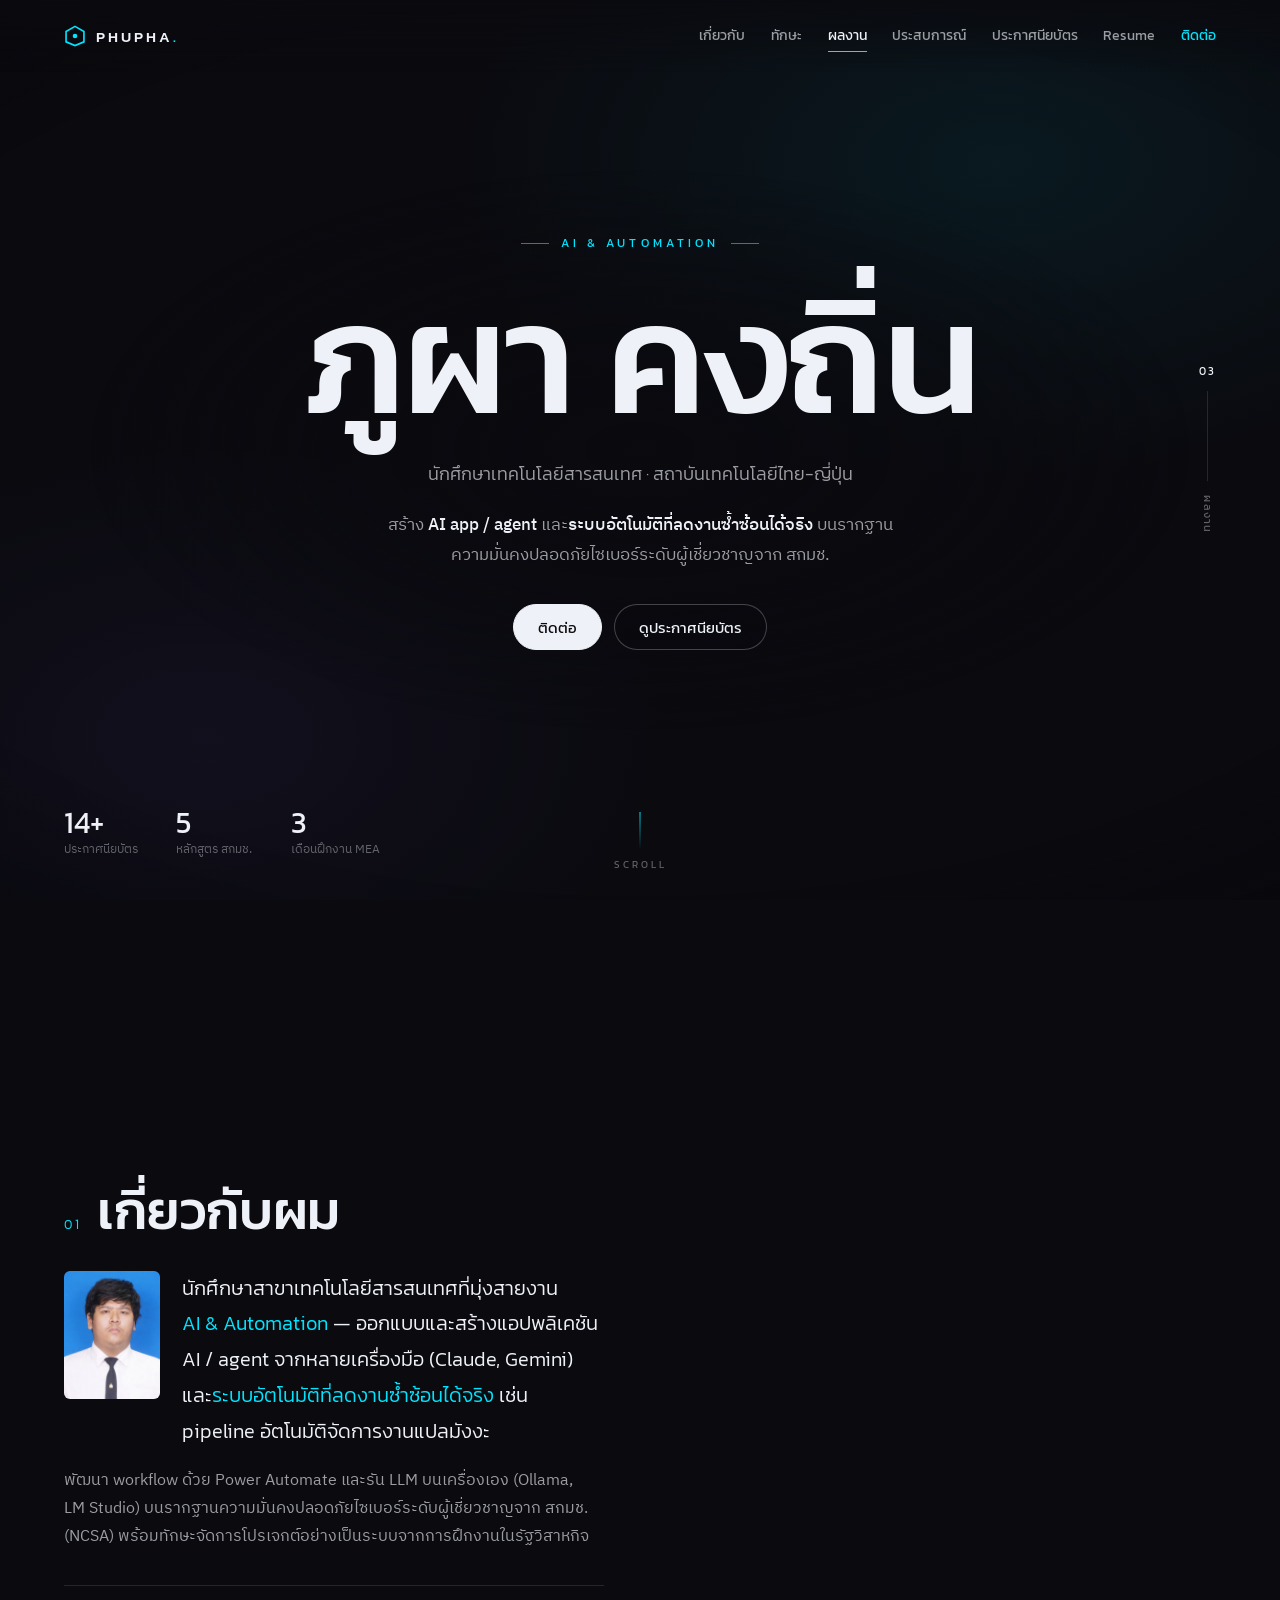
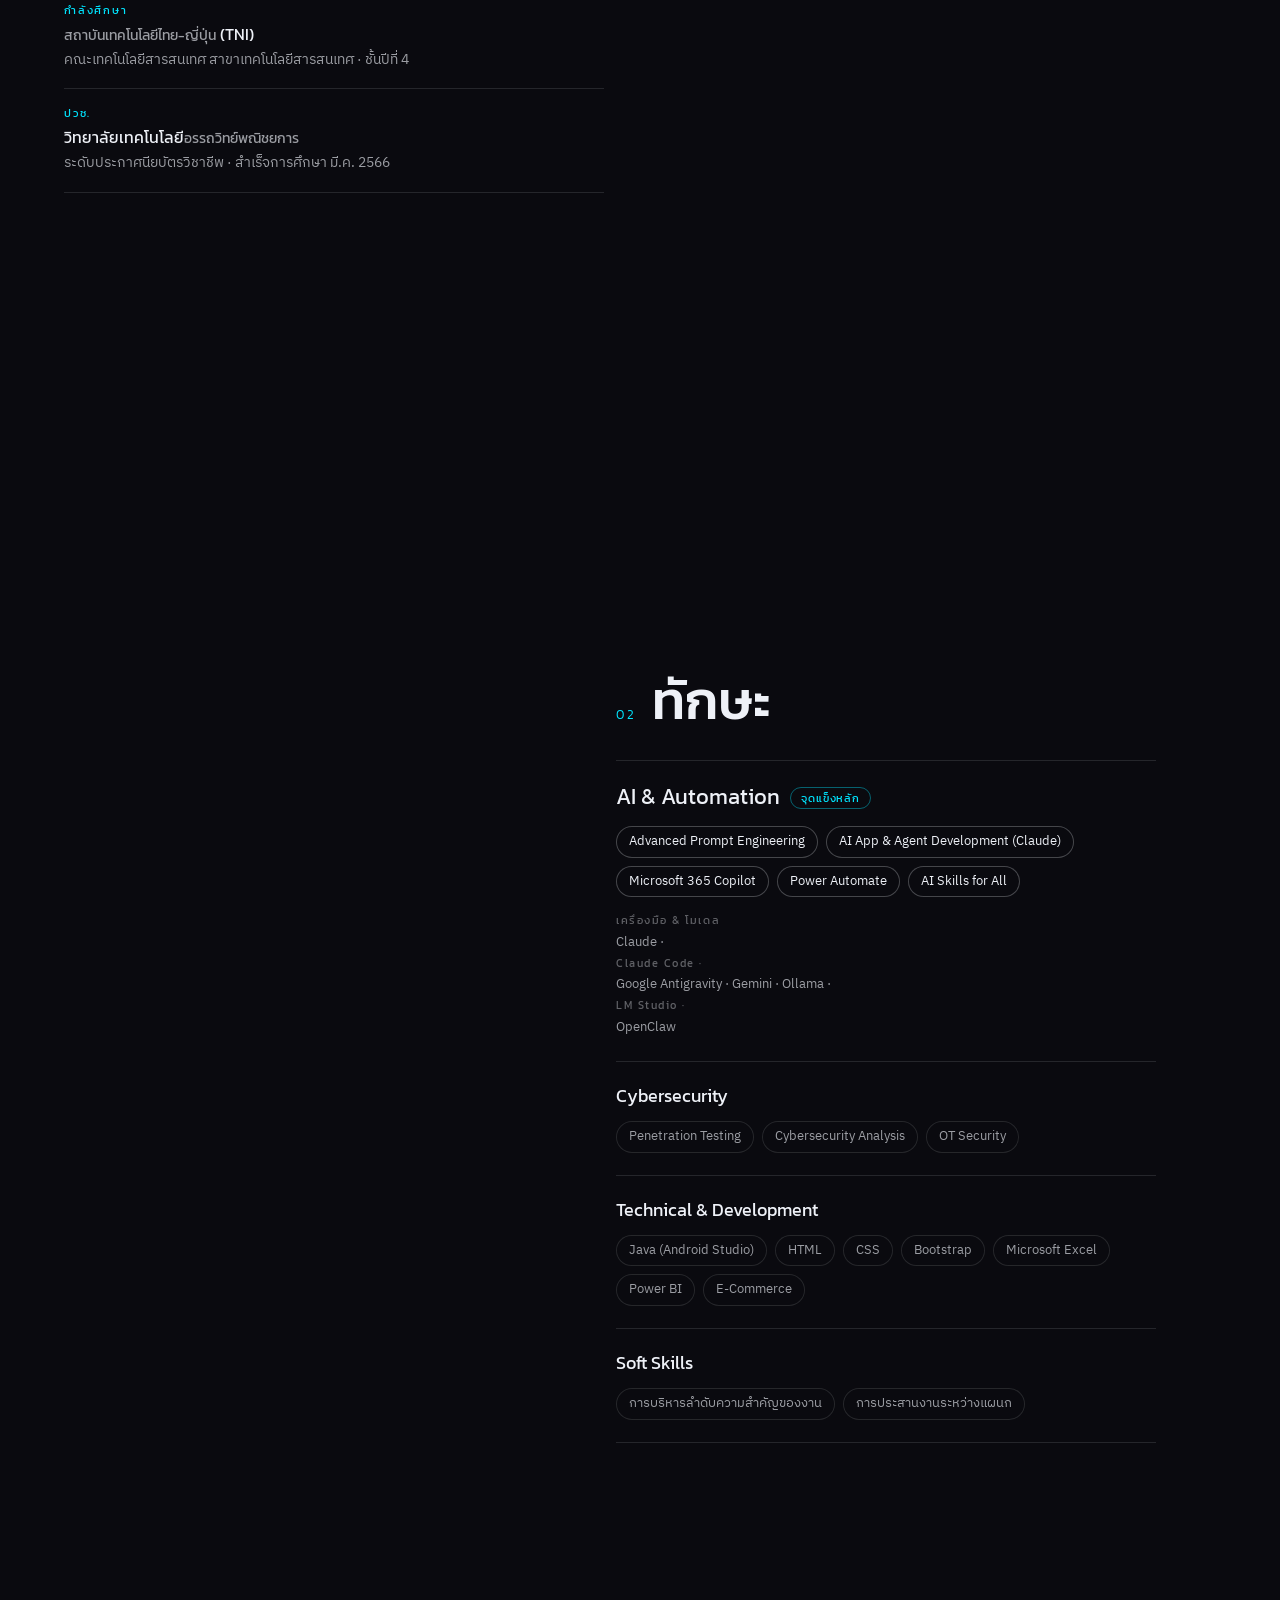
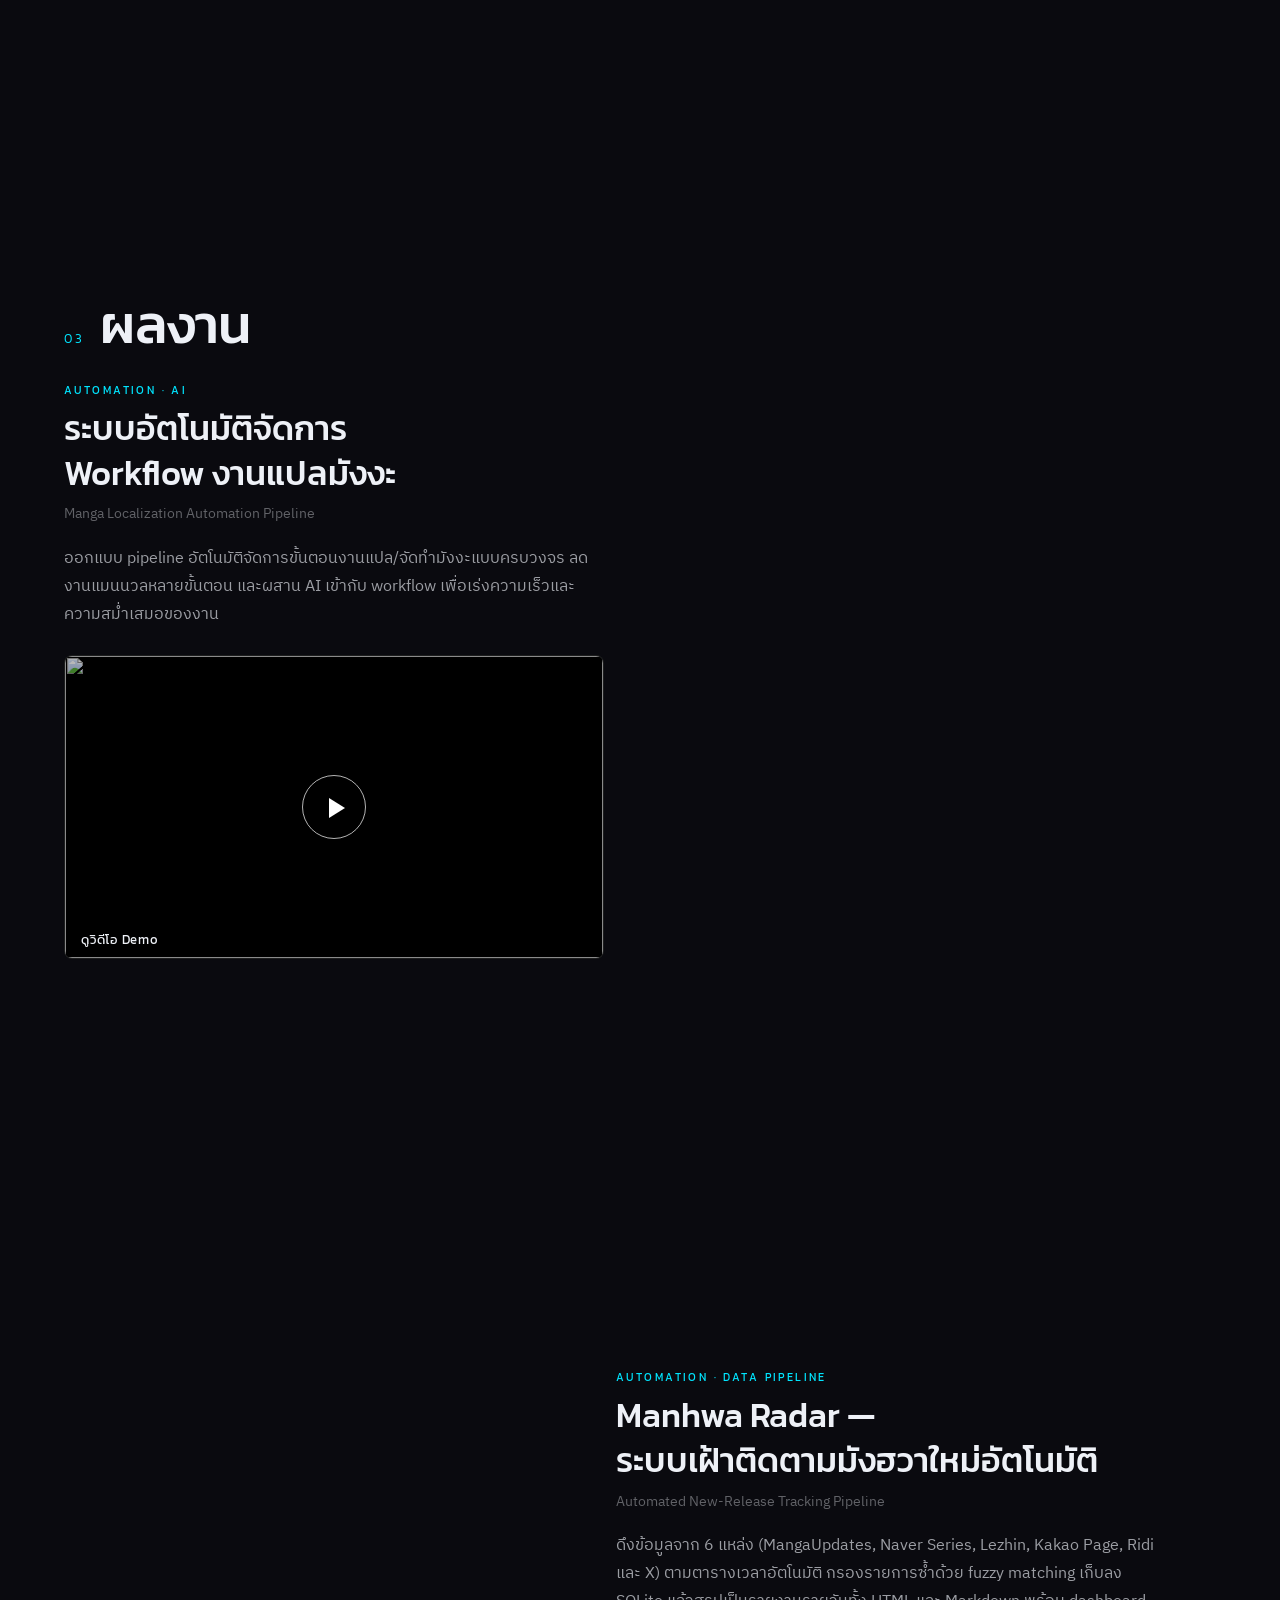
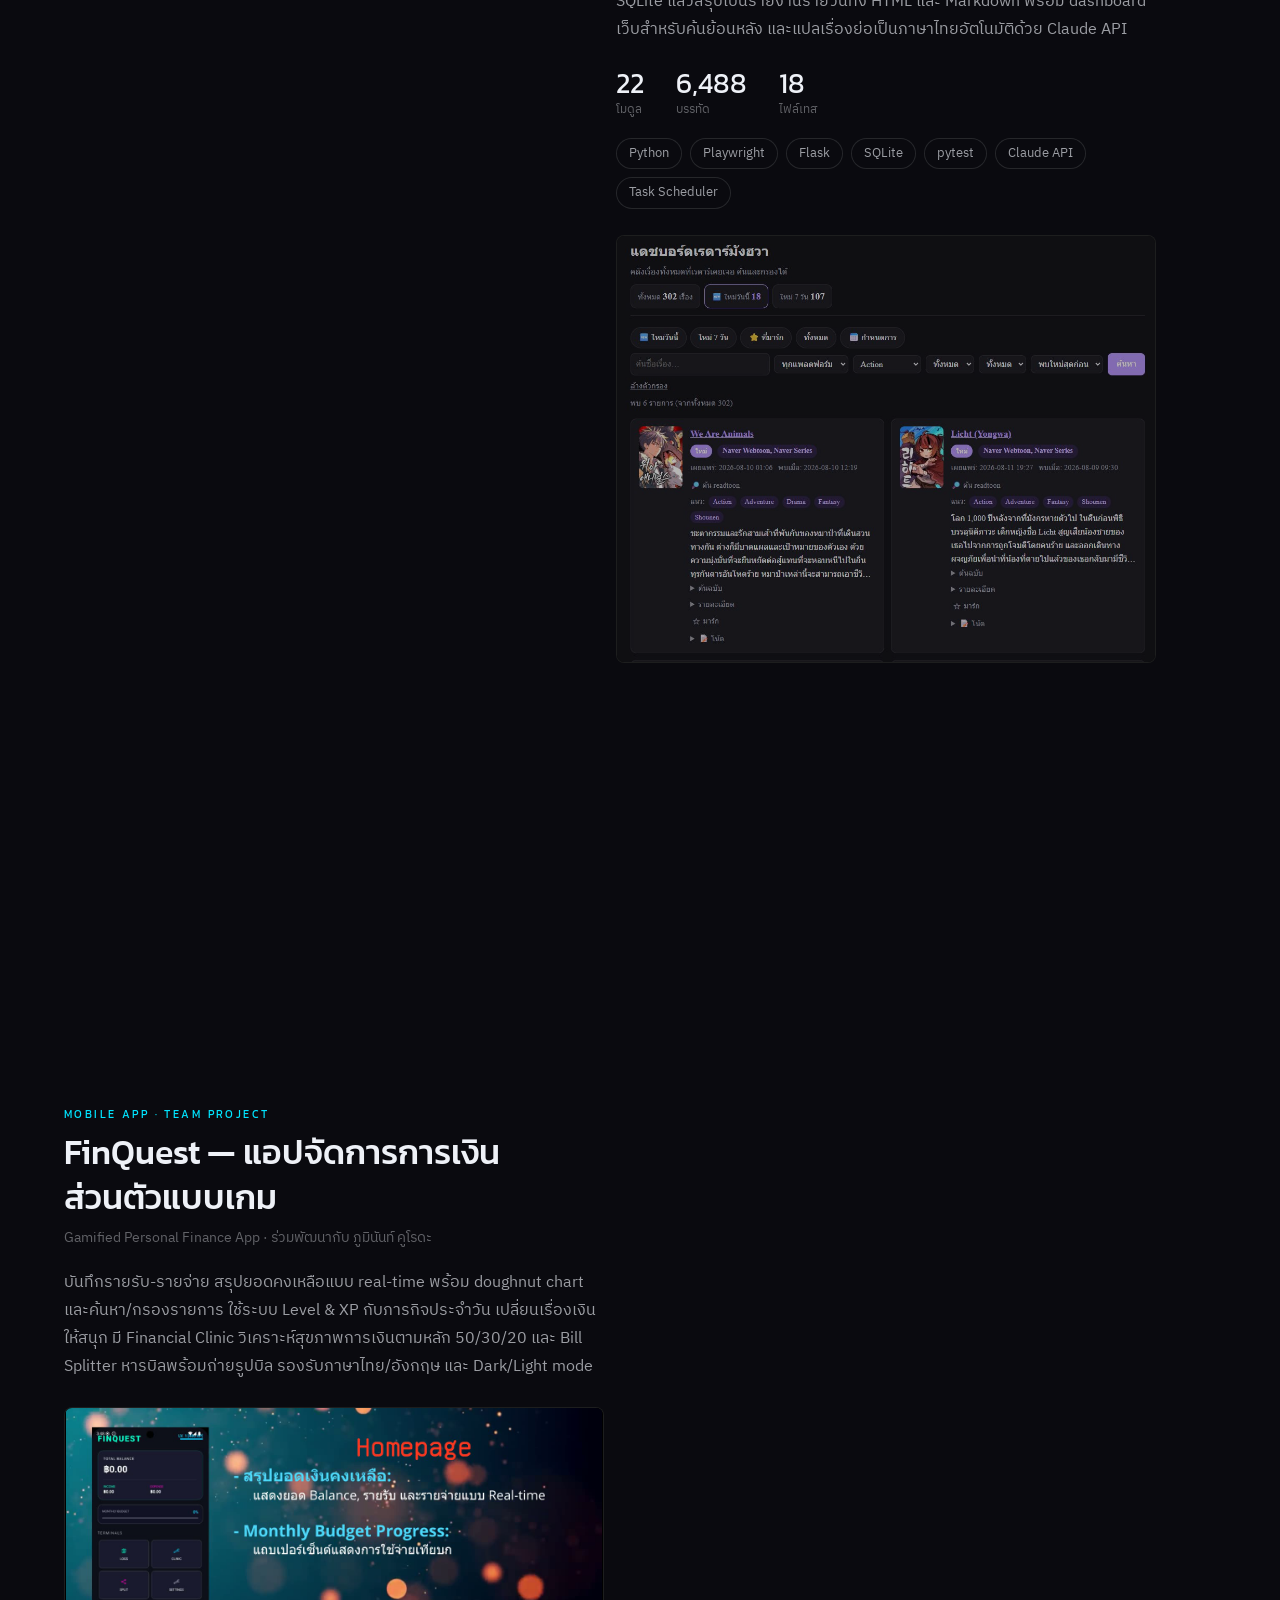
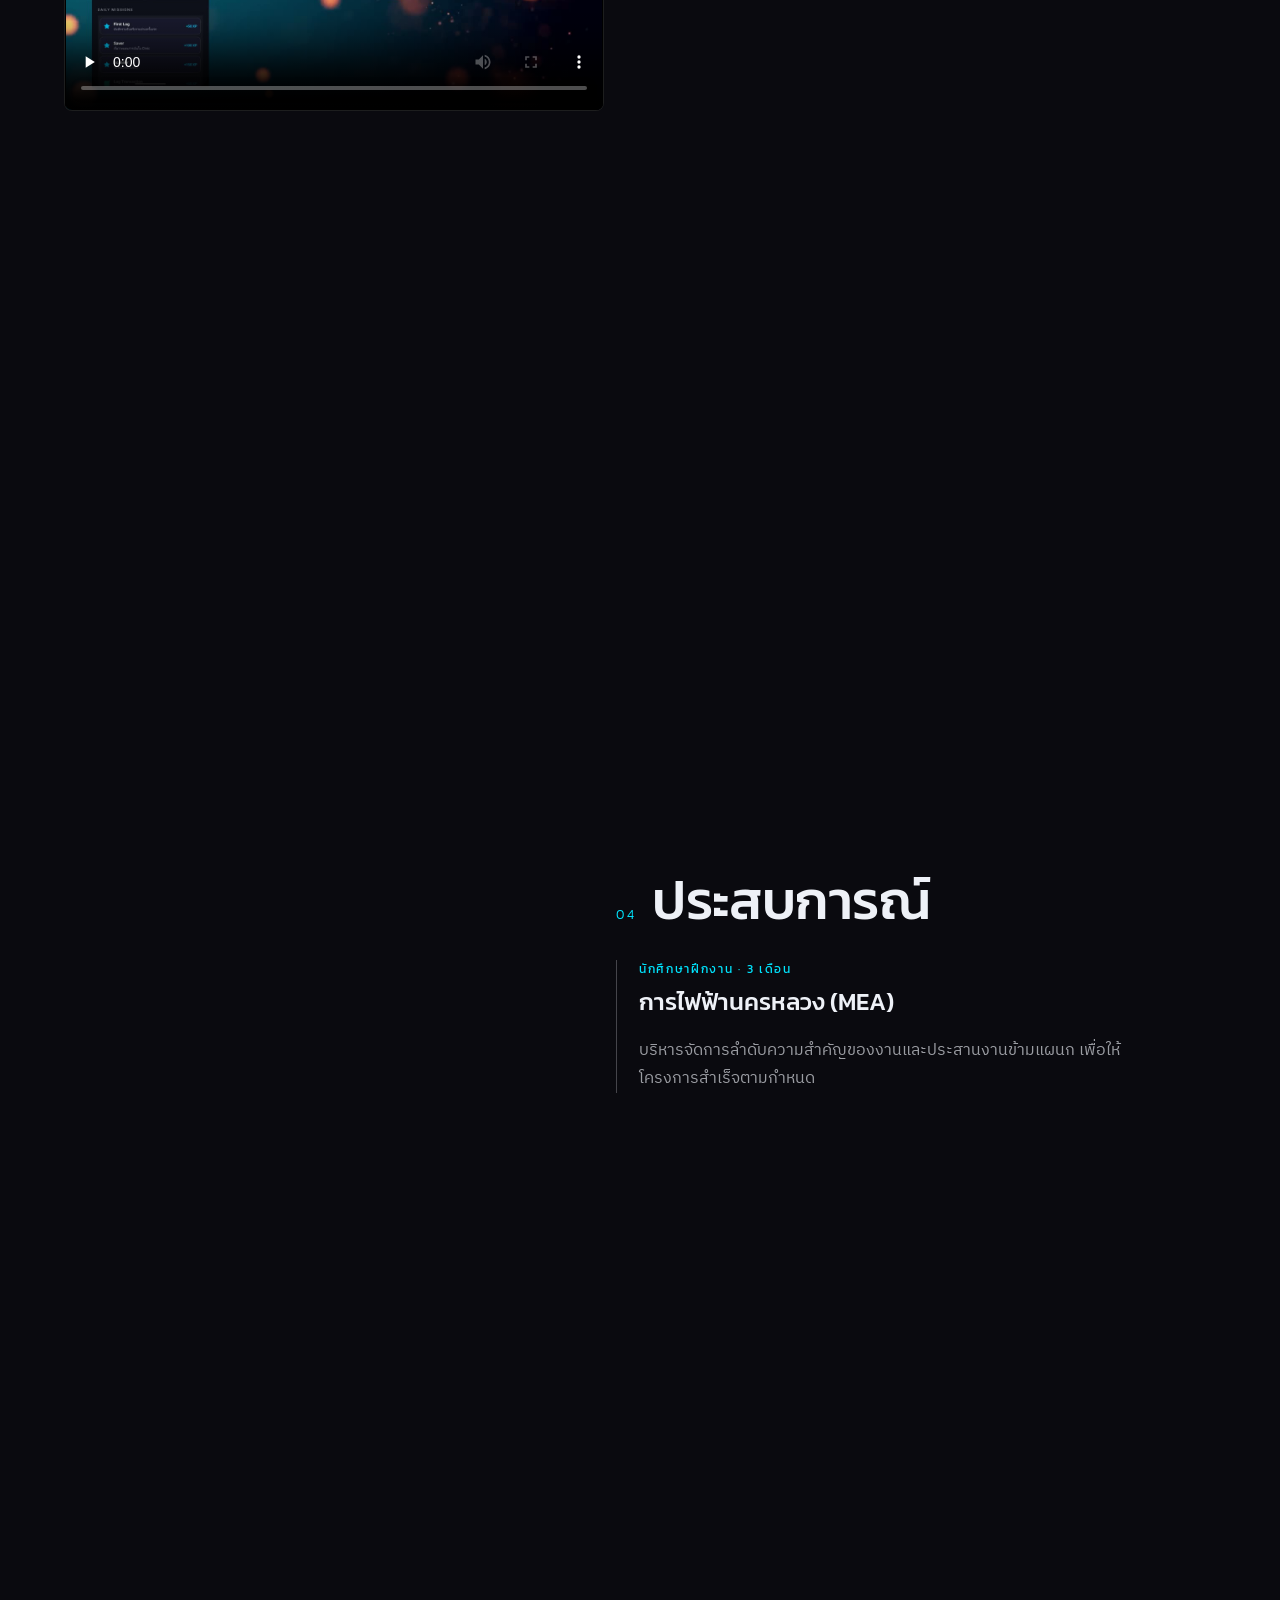
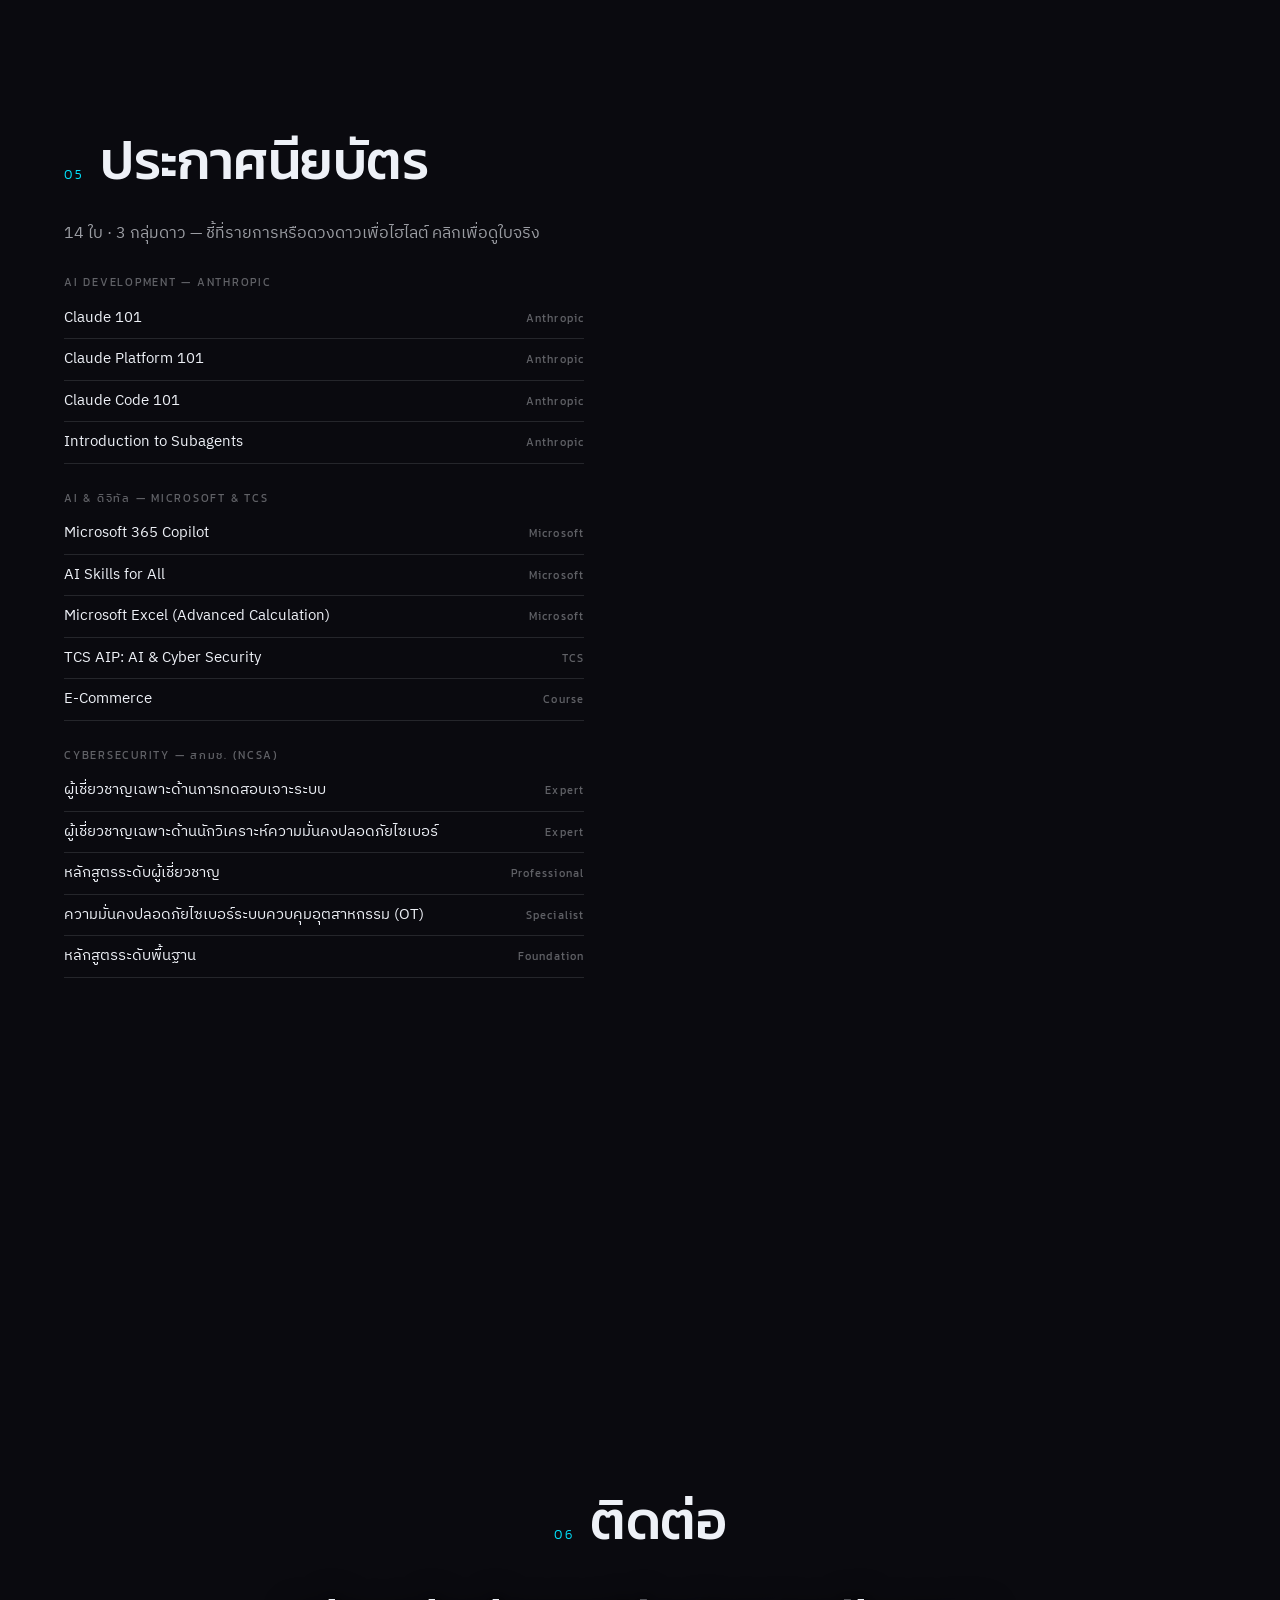
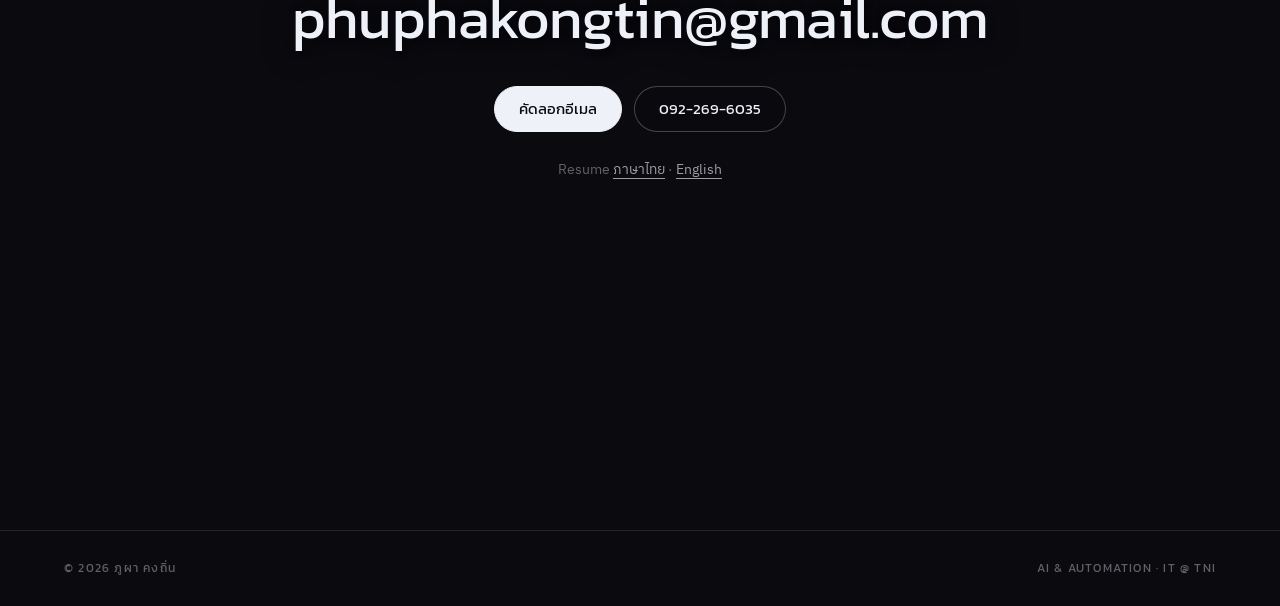
==== commit 4d595aab: "Add FinQuest project; drop certifications from resumes - New project card for FinQuest (two-person g" ====
--- a/index.html
+++ b/index.html
@@ -264,10 +264,29 @@
           </button>
         </div>
       </article>
+      <article class="section" id="finquest" data-formation="5" data-side="left" data-name="ผลงาน" data-index="03">
+        <div class="section-inner">
+          <p class="project-tag reveal">Mobile App · Team Project</p>
+          <h3 class="project-title reveal">FinQuest — <span class="nw">แอปจัดการการเงิน</span><span class="nw">ส่วนตัวแบบเกม</span></h3>
+          <p class="project-sub reveal">Gamified Personal Finance App · ร่วมพัฒนากับ <span class="nw">ภูมินันท์ คูโรดะ</span></p>
+          <p class="body reveal">
+            บันทึก<span class="nw">รายรับ-รายจ่าย</span> สรุปยอดคงเหลือแบบ real-time พร้อม doughnut chart
+            และ<span class="nw">ค้นหา/กรองรายการ</span> ใช้ระบบ Level &amp; XP กับ<span class="nw">ภารกิจประจำวัน</span>
+            เปลี่ยนเรื่องเงินให้สนุก มี Financial Clinic วิเคราะห์<span class="nw">สุขภาพการเงิน</span>ตามหลัก 50/30/20
+            และ Bill Splitter <span class="nw">หารบิล</span>พร้อมถ่ายรูปบิล รองรับ<span class="nw">ภาษาไทย</span>/อังกฤษ
+            และ Dark/Light mode
+          </p>
+          <div class="video reveal">
+            <video controls preload="none" playsinline poster="projects/finquest-poster.jpg" aria-label="วิดีโอนำเสนอ FinQuest">
+              <source src="projects/finquest.mp4" type="video/mp4" />
+            </video>
+          </div>
+        </div>
+      </article>
     </section>
 
     <!-- ===================== 04 EXPERIENCE ===================== -->
-    <section class="section" id="experience" data-formation="5" data-side="left" data-name="ประสบการณ์" data-index="04">
+    <section class="section" id="experience" data-formation="6" data-side="right" data-name="ประสบการณ์" data-index="04">
       <div class="section-inner">
         <header class="section-head reveal">
           <span class="section-index">04</span>
@@ -282,7 +301,7 @@
     </section>
 
     <!-- ===================== 05 CERTIFICATIONS ===================== -->
-    <section class="section section-certs" id="certs" data-formation="6" data-side="left" data-name="ประกาศนียบัตร" data-index="05">
+    <section class="section section-certs" id="certs" data-formation="7" data-side="left" data-name="ประกาศนียบัตร" data-index="05">
       <div class="section-inner">
         <header class="section-head reveal">
           <span class="section-index">05</span>
@@ -325,7 +344,7 @@
     </section>
 
     <!-- ===================== 06 CONTACT ===================== -->
-    <section class="section section-contact" id="contact" data-formation="7" data-side="center" data-name="ติดต่อ" data-index="06">
+    <section class="section section-contact" id="contact" data-formation="8" data-side="center" data-name="ติดต่อ" data-index="06">
       <div class="contact">
         <header class="section-head reveal">
           <span class="section-index">06</span>
--- a/css/main.css
+++ b/css/main.css
@@ -769,6 +769,8 @@
 }
 .video:hover img, .shot:hover img { opacity: 0.95; transform: scale(1.03); }
 .video iframe { position: absolute; inset: 0; width: 100%; height: 100%; border: 0; }
+.video video { position: absolute; inset: 0; width: 100%; height: 100%; background: #000; }
+.has-cursor .video video { cursor: auto !important; }
 .video-play {
   position: absolute;
   left: 50%;
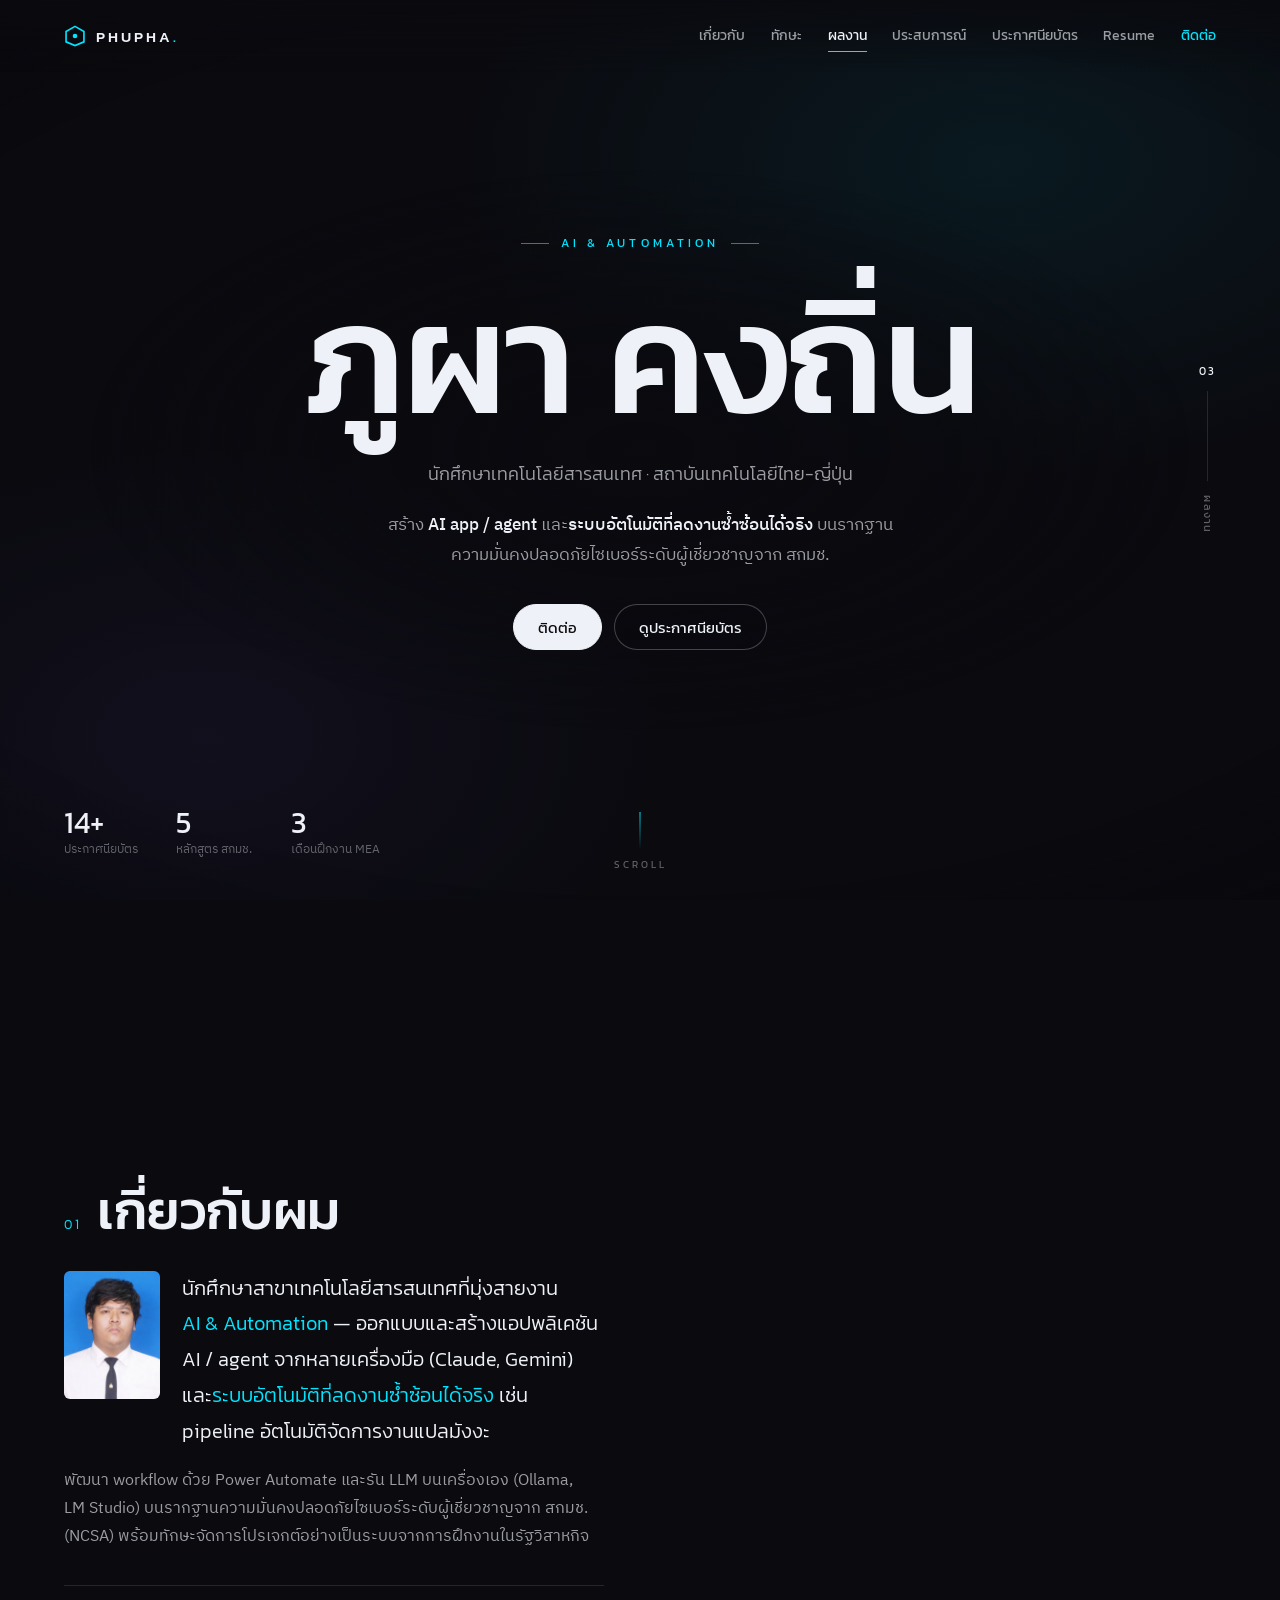
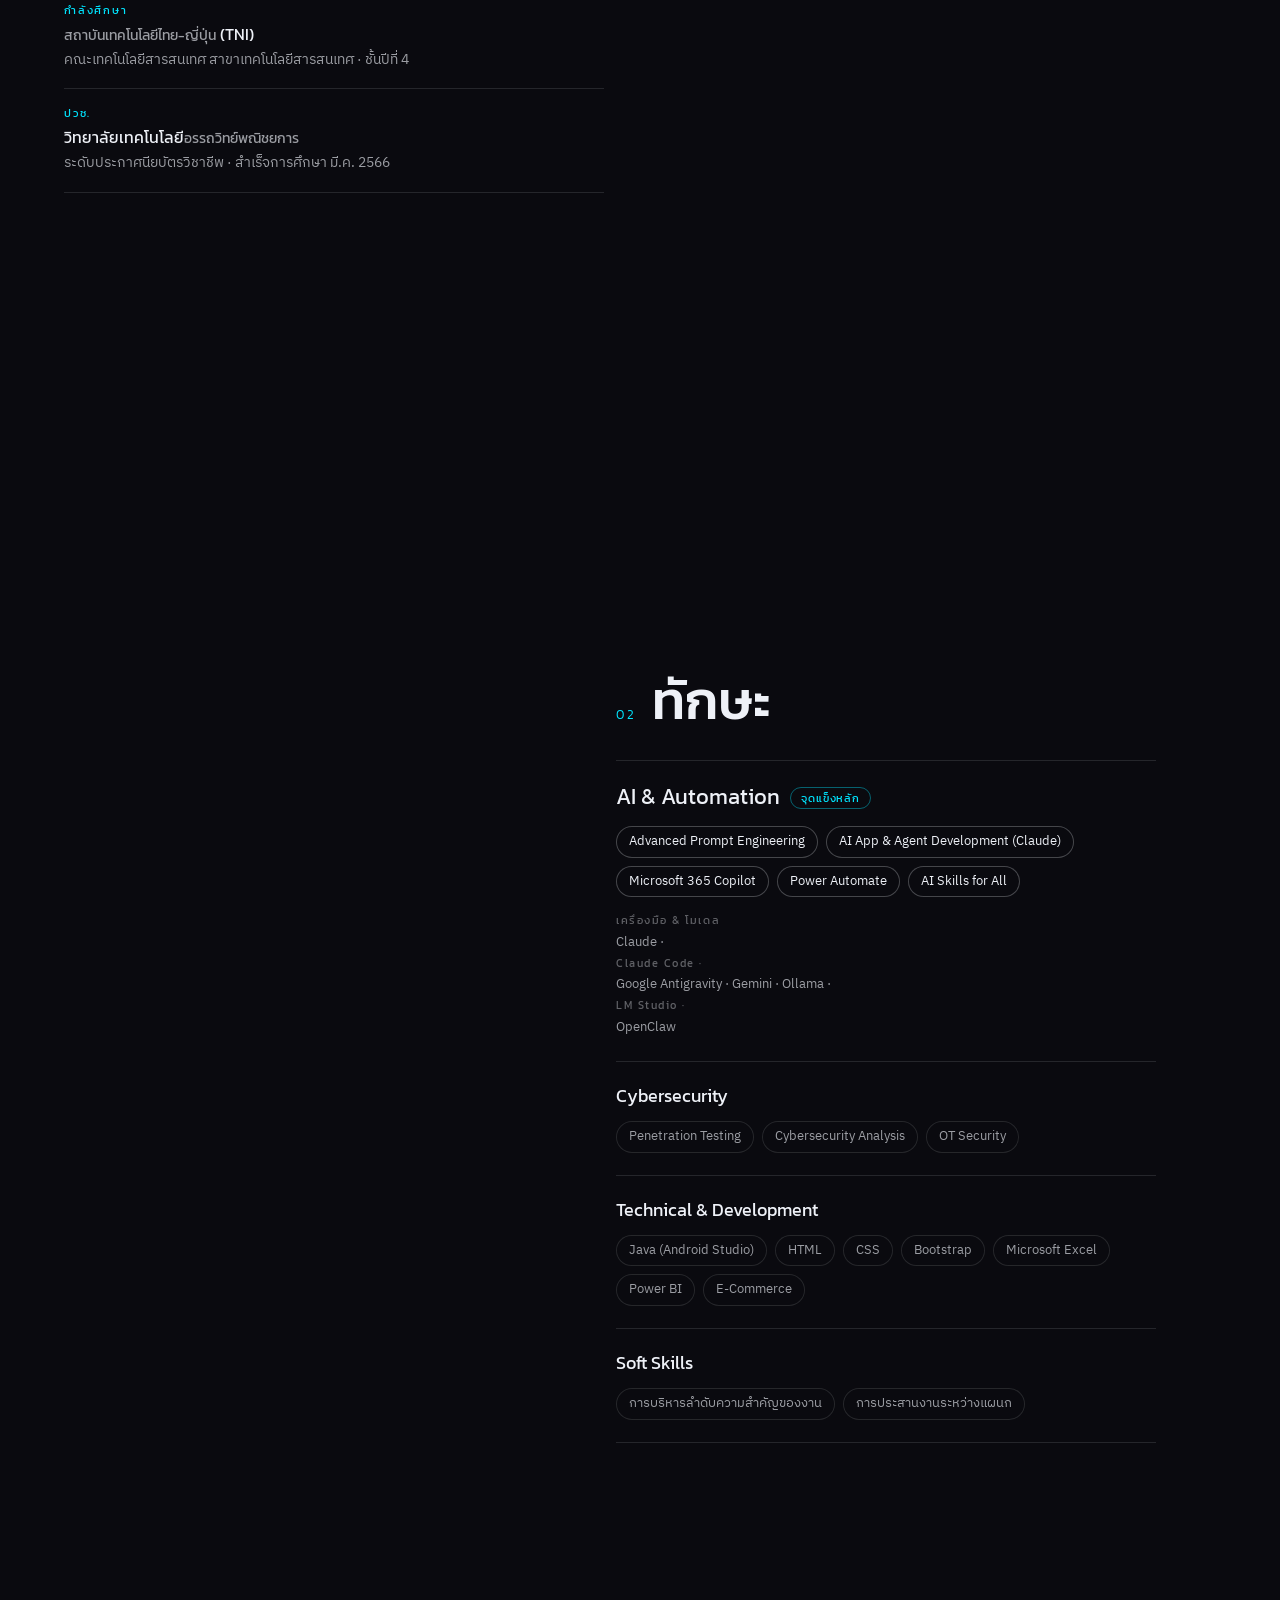
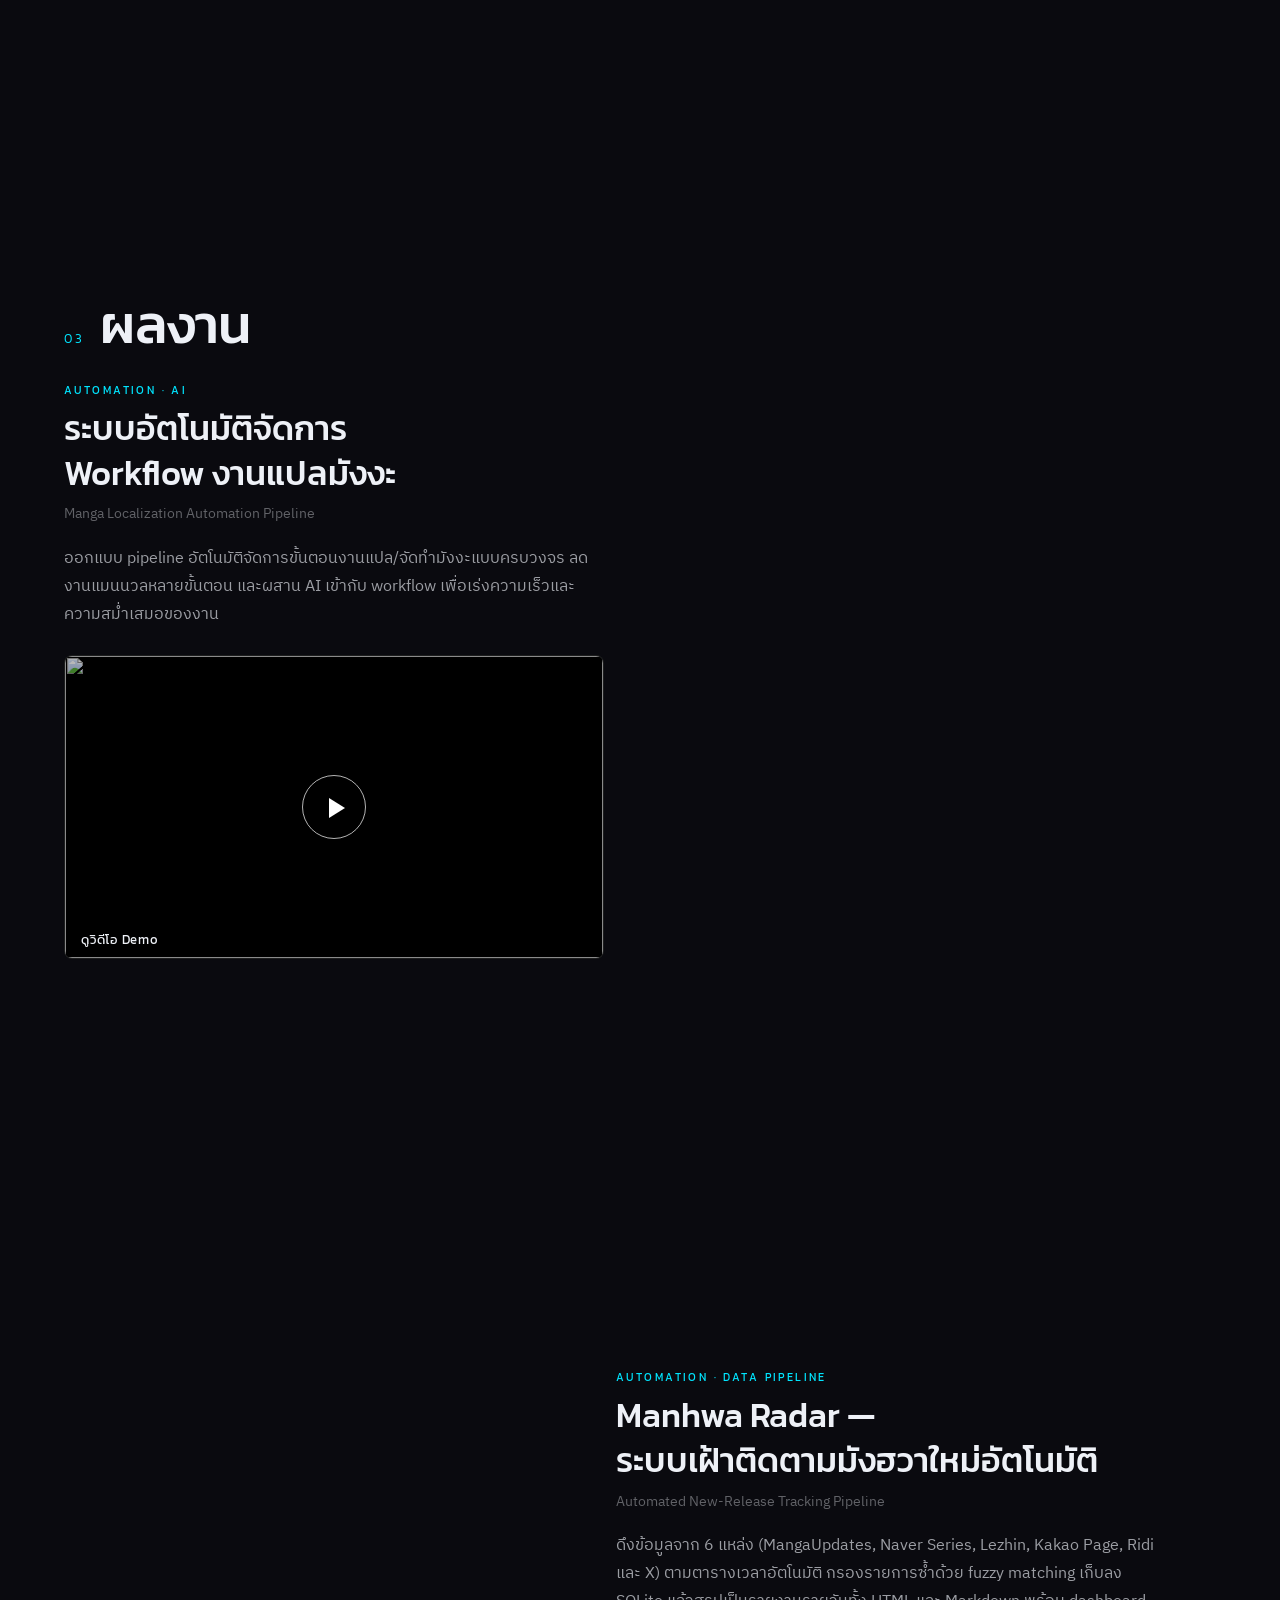
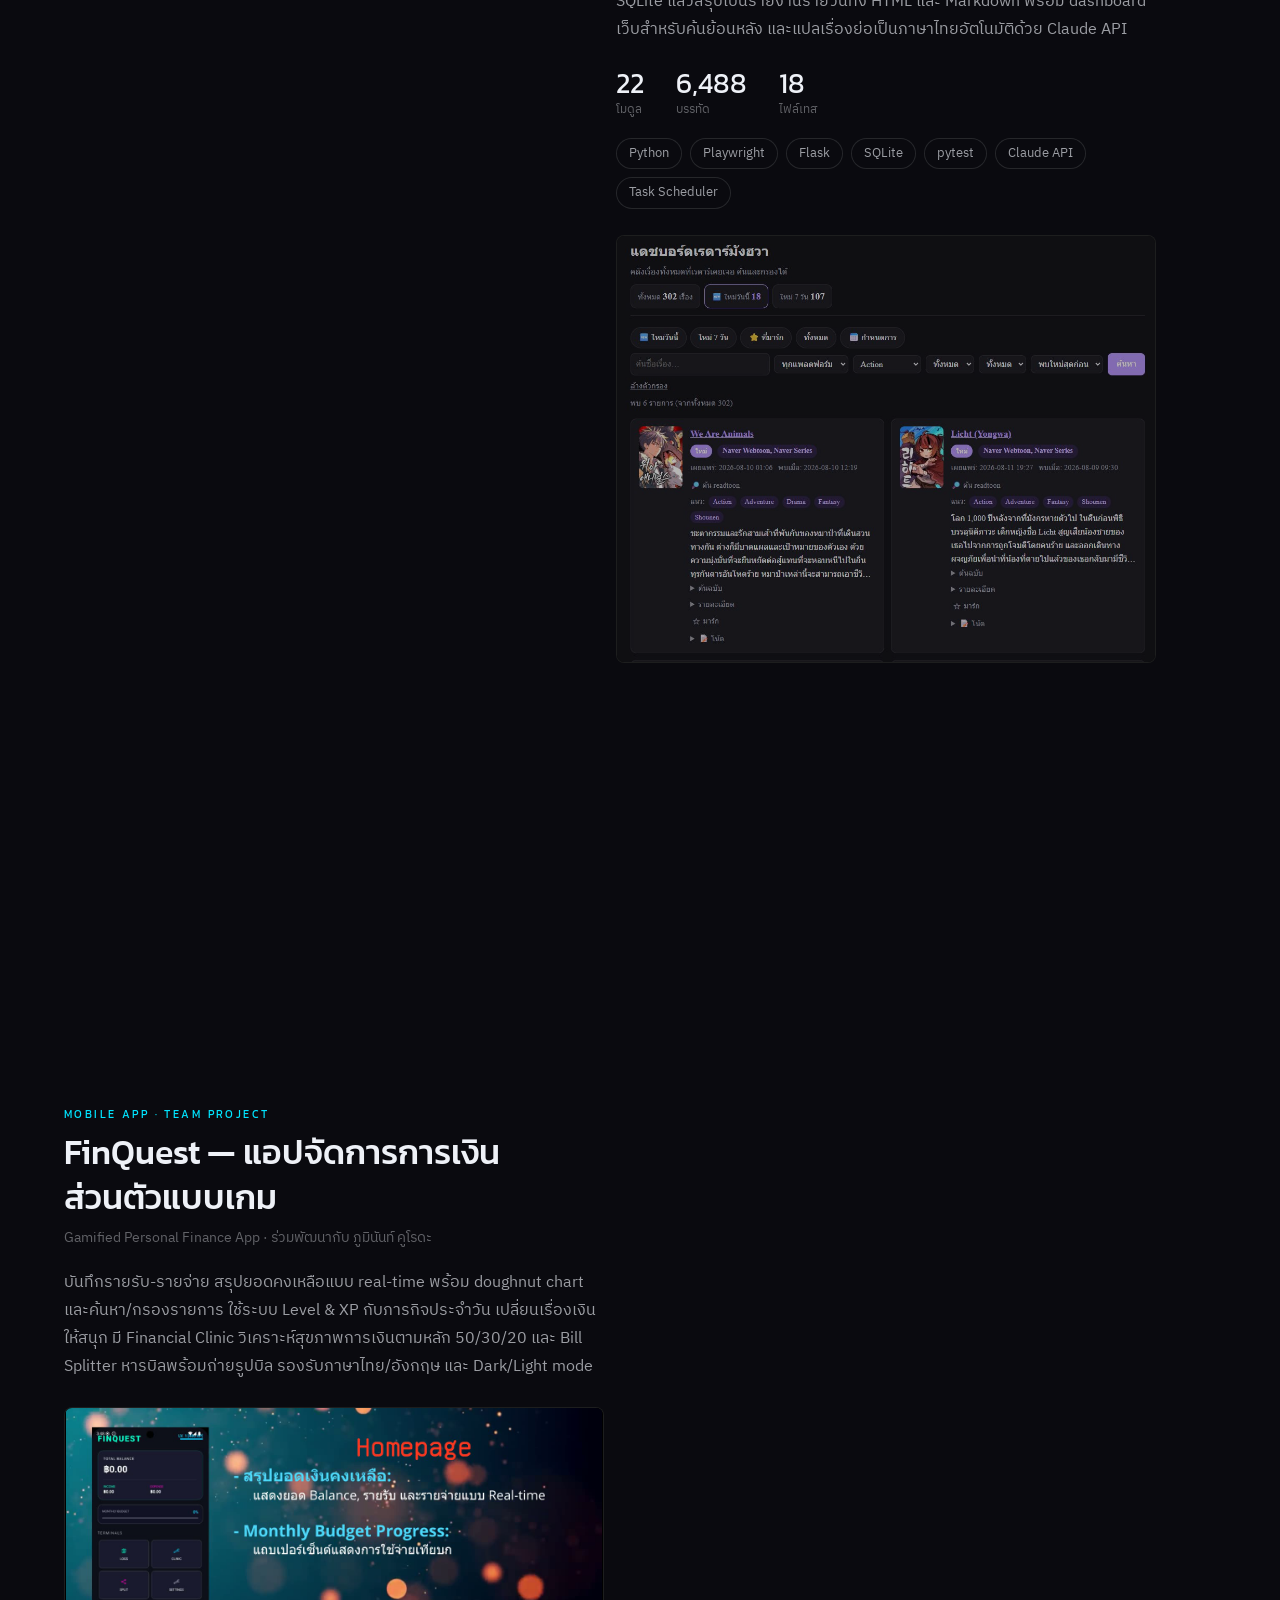
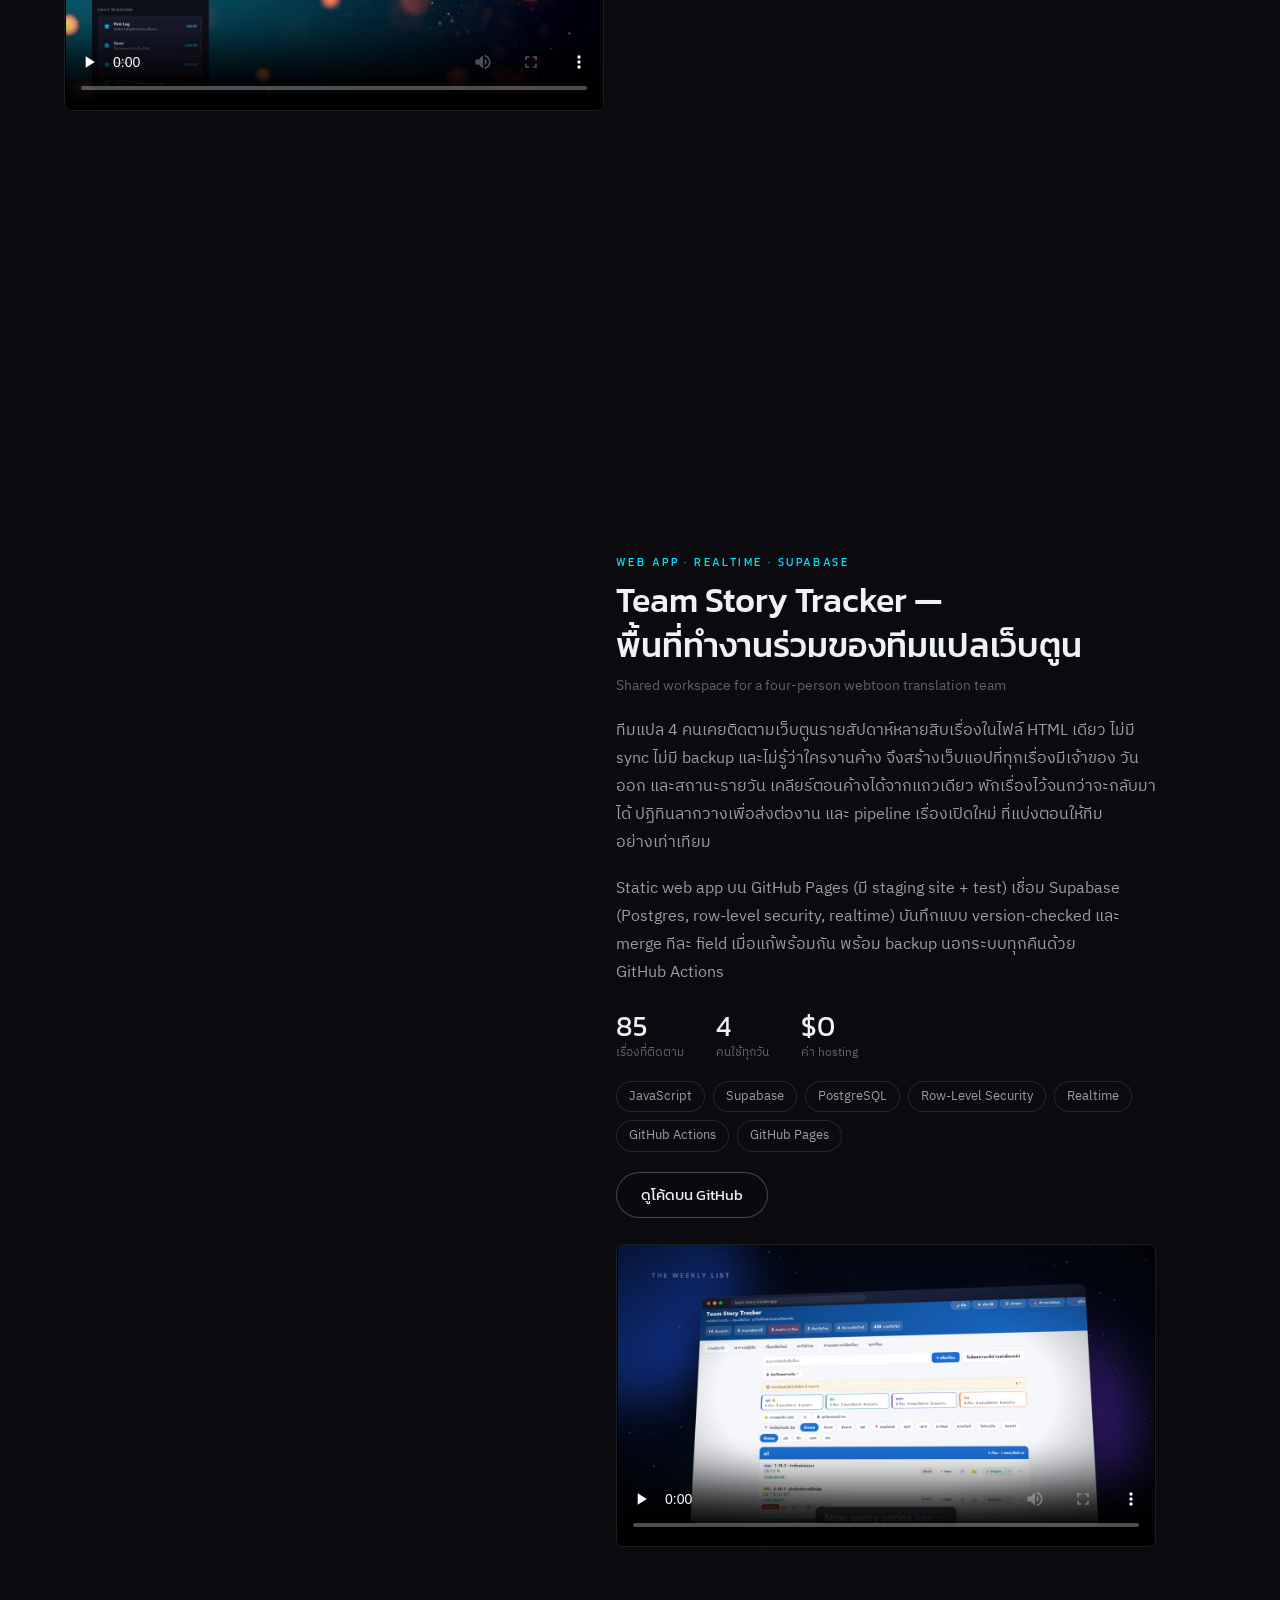
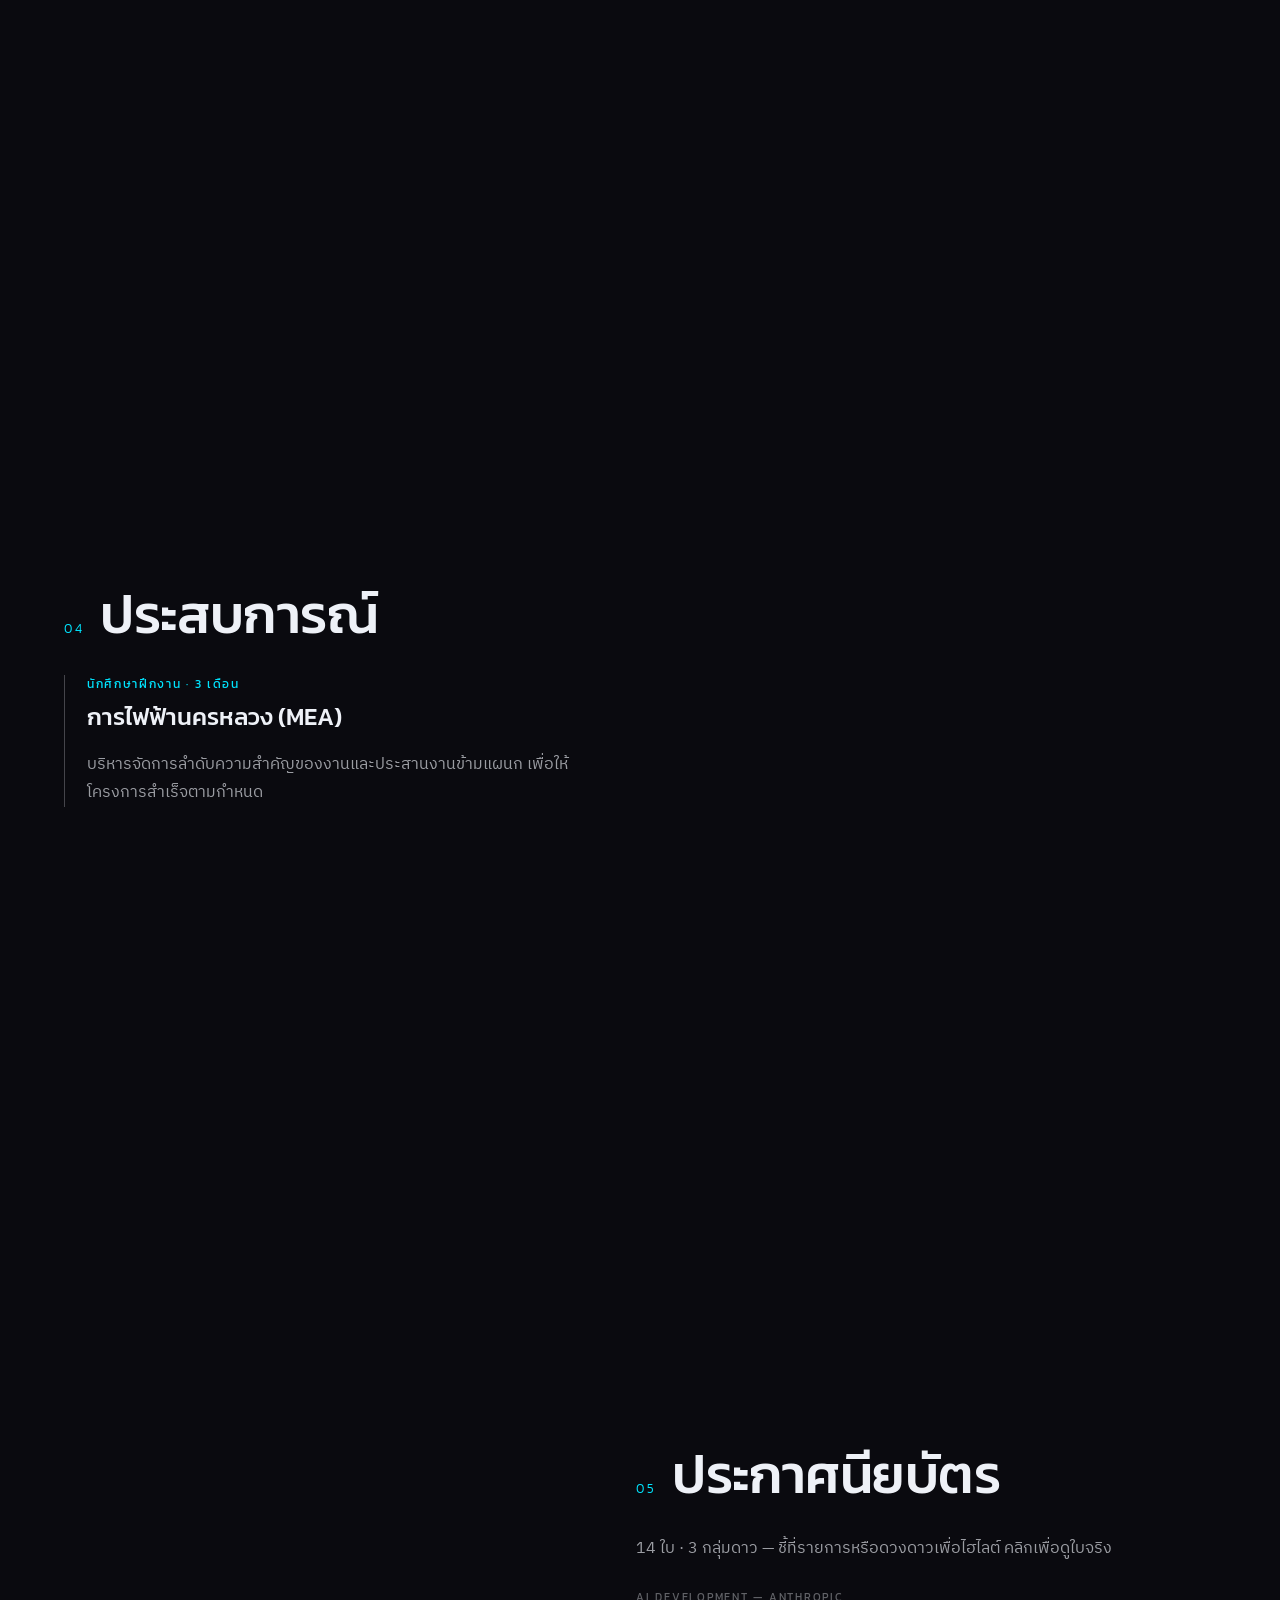
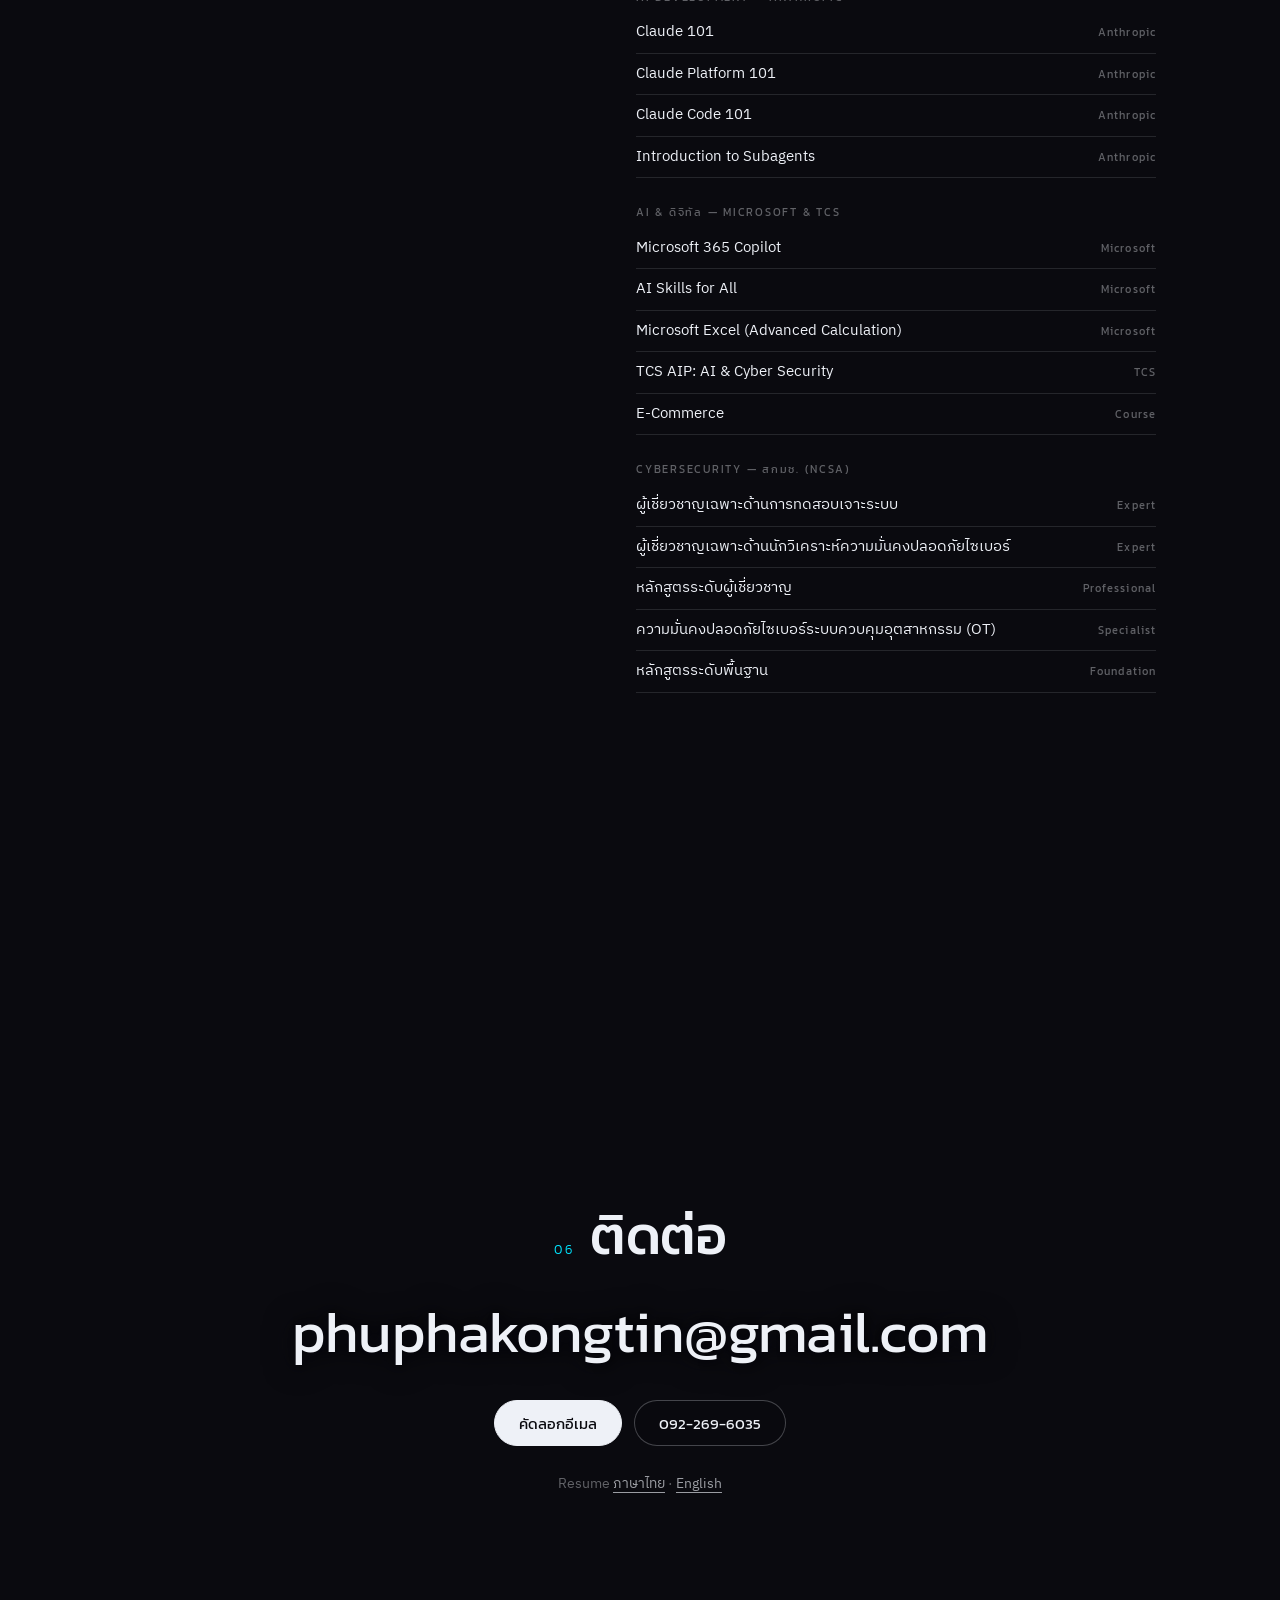
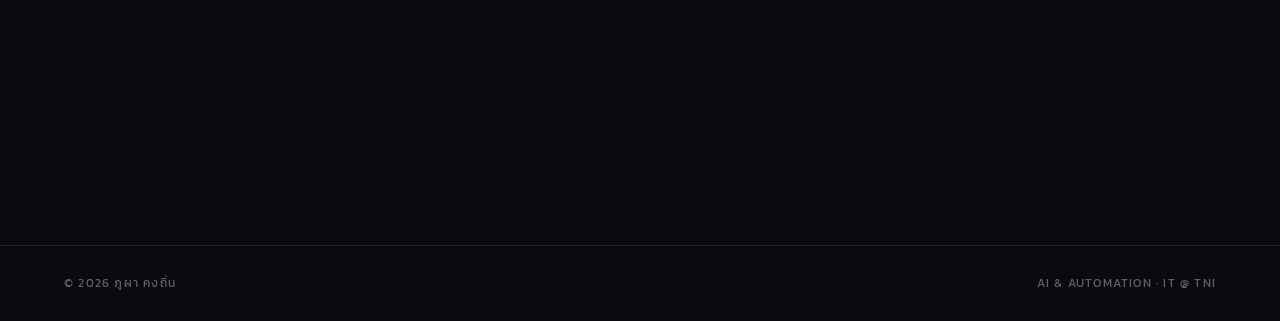
==== commit 1702bcee: "Add Team Story Tracker project - Project card with a 720p demo video (7 MB, preload=none), metrics  " ====
--- a/index.html
+++ b/index.html
@@ -283,10 +283,46 @@
           </div>
         </div>
       </article>
+
+      <article class="section" id="story-tracker" data-formation="6" data-side="right" data-name="ผลงาน" data-index="03">
+        <div class="section-inner">
+          <p class="project-tag reveal">Web App · Realtime · Supabase</p>
+          <h3 class="project-title reveal">Team Story Tracker&nbsp;— <span class="nw">พื้นที่ทำงานร่วม</span><span class="nw">ของทีมแปลเว็บตูน</span></h3>
+          <p class="project-sub reveal">Shared workspace for a four-person webtoon translation team</p>
+          <p class="body reveal">
+            ทีมแปล 4 คนเคยติดตามเว็บตูน<span class="nw">รายสัปดาห์</span>หลายสิบเรื่องใน<span class="nw">ไฟล์ HTML</span> เดียว
+            ไม่มี sync ไม่มี backup และไม่รู้ว่าใคร<span class="nw">งานค้าง</span> จึงสร้างเว็บแอปที่ทุกเรื่องมีเจ้าของ
+            วันออก และ<span class="nw">สถานะรายวัน</span> เคลียร์ตอนค้างได้จากแถวเดียว พักเรื่องไว้จนกว่าจะกลับมาได้
+            ปฏิทินลากวางเพื่อ<span class="nw">ส่งต่องาน</span> และ pipeline <span class="nw">เรื่องเปิดใหม่</span>
+            ที่แบ่งตอนให้ทีม<span class="nw">อย่างเท่าเทียม</span>
+          </p>
+          <p class="body reveal">
+            Static web app บน <span class="nw">GitHub Pages</span> (มี staging site + test) เชื่อม Supabase
+            (Postgres, <span class="nw">row-level security</span>, realtime) บันทึกแบบ version-checked
+            และ merge ทีละ field เมื่อแก้พร้อมกัน พร้อม backup นอกระบบทุกคืนด้วย <span class="nw">GitHub Actions</span>
+          </p>
+          <dl class="metrics reveal">
+            <div><dd>85</dd><dt>เรื่องที่ติดตาม</dt></div>
+            <div><dd>4</dd><dt>คนใช้ทุกวัน</dt></div>
+            <div><dd>$0</dd><dt>ค่า hosting</dt></div>
+          </dl>
+          <ul class="tags reveal">
+            <li>JavaScript</li><li>Supabase</li><li>PostgreSQL</li><li>Row-Level Security</li><li>Realtime</li><li><span class="nw">GitHub Actions</span></li><li><span class="nw">GitHub Pages</span></li>
+          </ul>
+          <p class="project-links reveal">
+            <a class="btn" href="https://github.com/PHUPHA-KT/WEB_teamSec" target="_blank" rel="noopener">ดูโค้ดบน GitHub</a>
+          </p>
+          <div class="video reveal">
+            <video controls preload="none" playsinline poster="projects/story-tracker-poster.jpg" aria-label="วิดีโอนำเสนอ Team Story Tracker">
+              <source src="projects/story-tracker.mp4" type="video/mp4" />
+            </video>
+          </div>
+        </div>
+      </article>
     </section>
 
     <!-- ===================== 04 EXPERIENCE ===================== -->
-    <section class="section" id="experience" data-formation="6" data-side="right" data-name="ประสบการณ์" data-index="04">
+    <section class="section" id="experience" data-formation="7" data-side="left" data-name="ประสบการณ์" data-index="04">
       <div class="section-inner">
         <header class="section-head reveal">
           <span class="section-index">04</span>
@@ -301,7 +337,7 @@
     </section>
 
     <!-- ===================== 05 CERTIFICATIONS ===================== -->
-    <section class="section section-certs" id="certs" data-formation="7" data-side="left" data-name="ประกาศนียบัตร" data-index="05">
+    <section class="section section-certs" id="certs" data-formation="8" data-side="right" data-name="ประกาศนียบัตร" data-index="05">
       <div class="section-inner">
         <header class="section-head reveal">
           <span class="section-index">05</span>
@@ -344,7 +380,7 @@
     </section>
 
     <!-- ===================== 06 CONTACT ===================== -->
-    <section class="section section-contact" id="contact" data-formation="8" data-side="center" data-name="ติดต่อ" data-index="06">
+    <section class="section section-contact" id="contact" data-formation="9" data-side="center" data-name="ติดต่อ" data-index="06">
       <div class="contact">
         <header class="section-head reveal">
           <span class="section-index">06</span>
--- a/css/main.css
+++ b/css/main.css
@@ -747,6 +747,8 @@
 }
 .project-sub { margin: 6px 0 0; font-size: 14px; color: var(--faint); }
 
+.project-links { margin: 20px 0 0; }
+
 .video, .shot {
   position: relative;
   display: block;
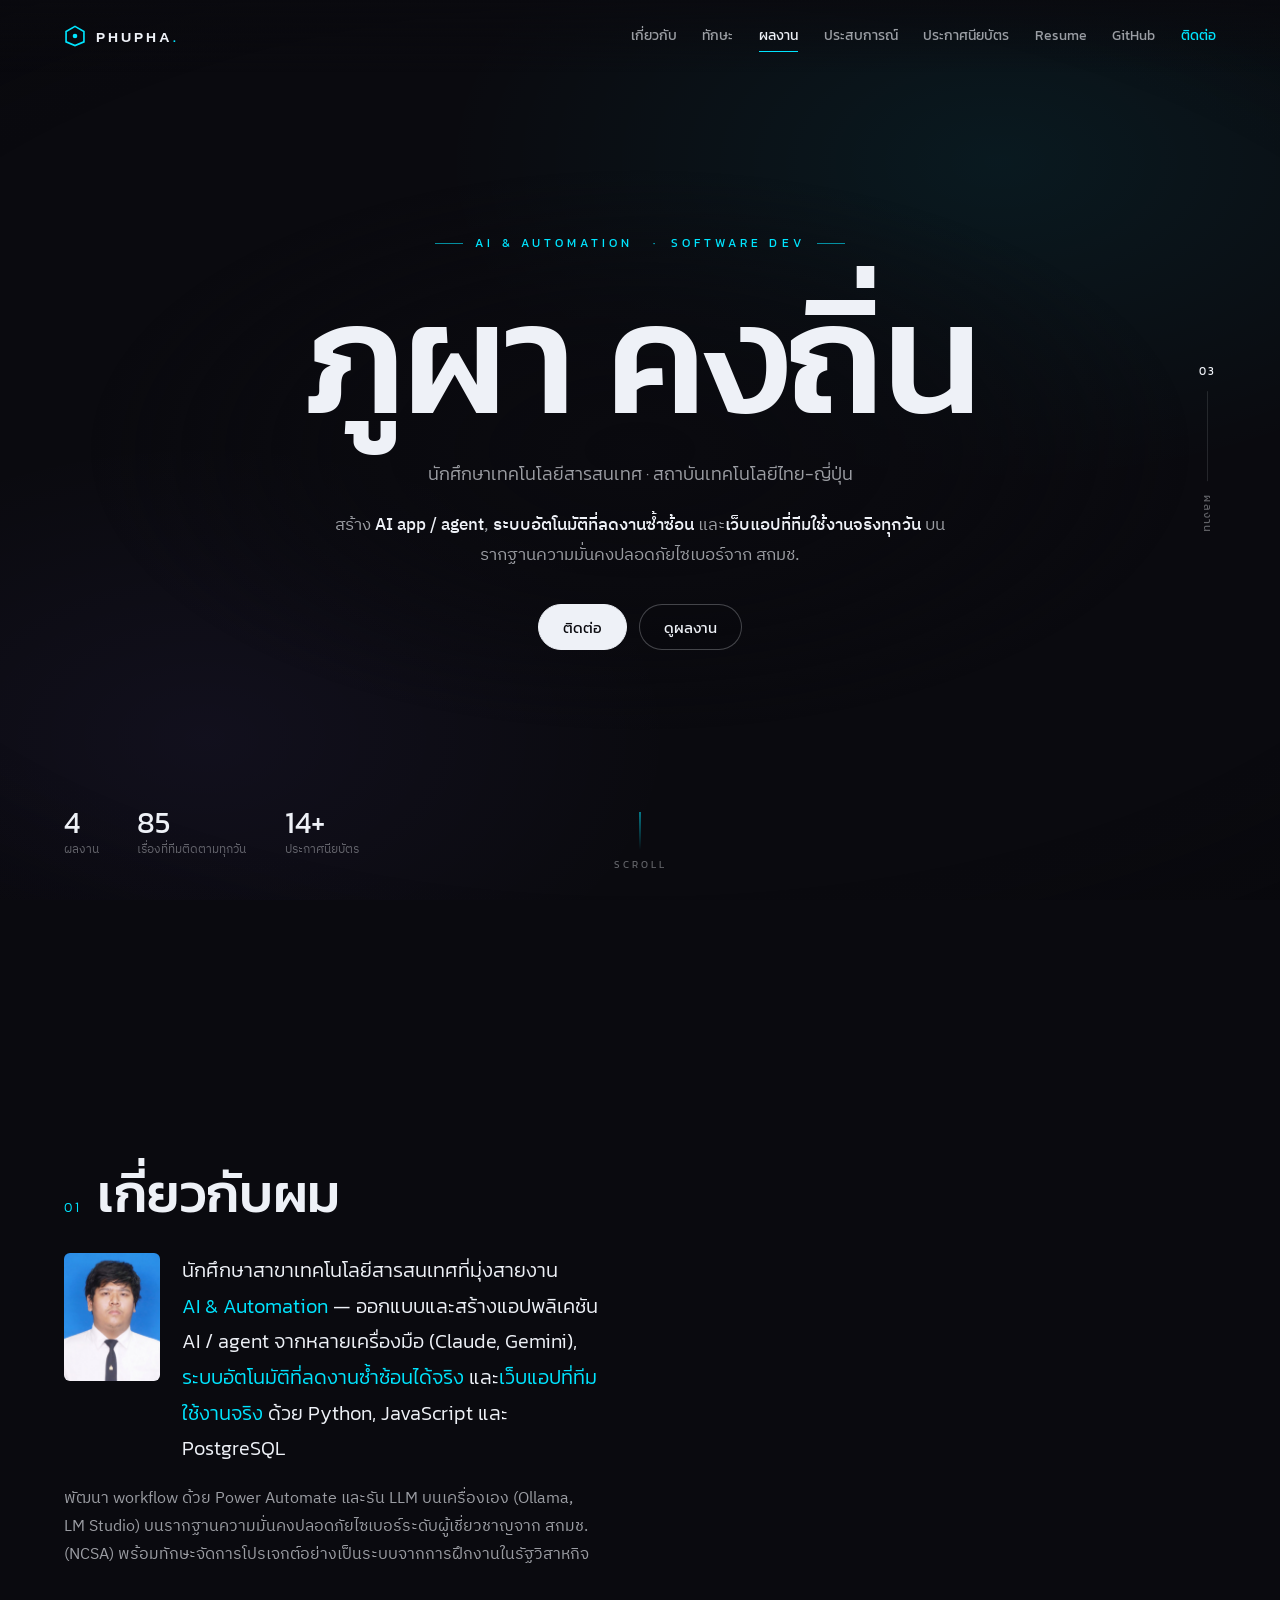
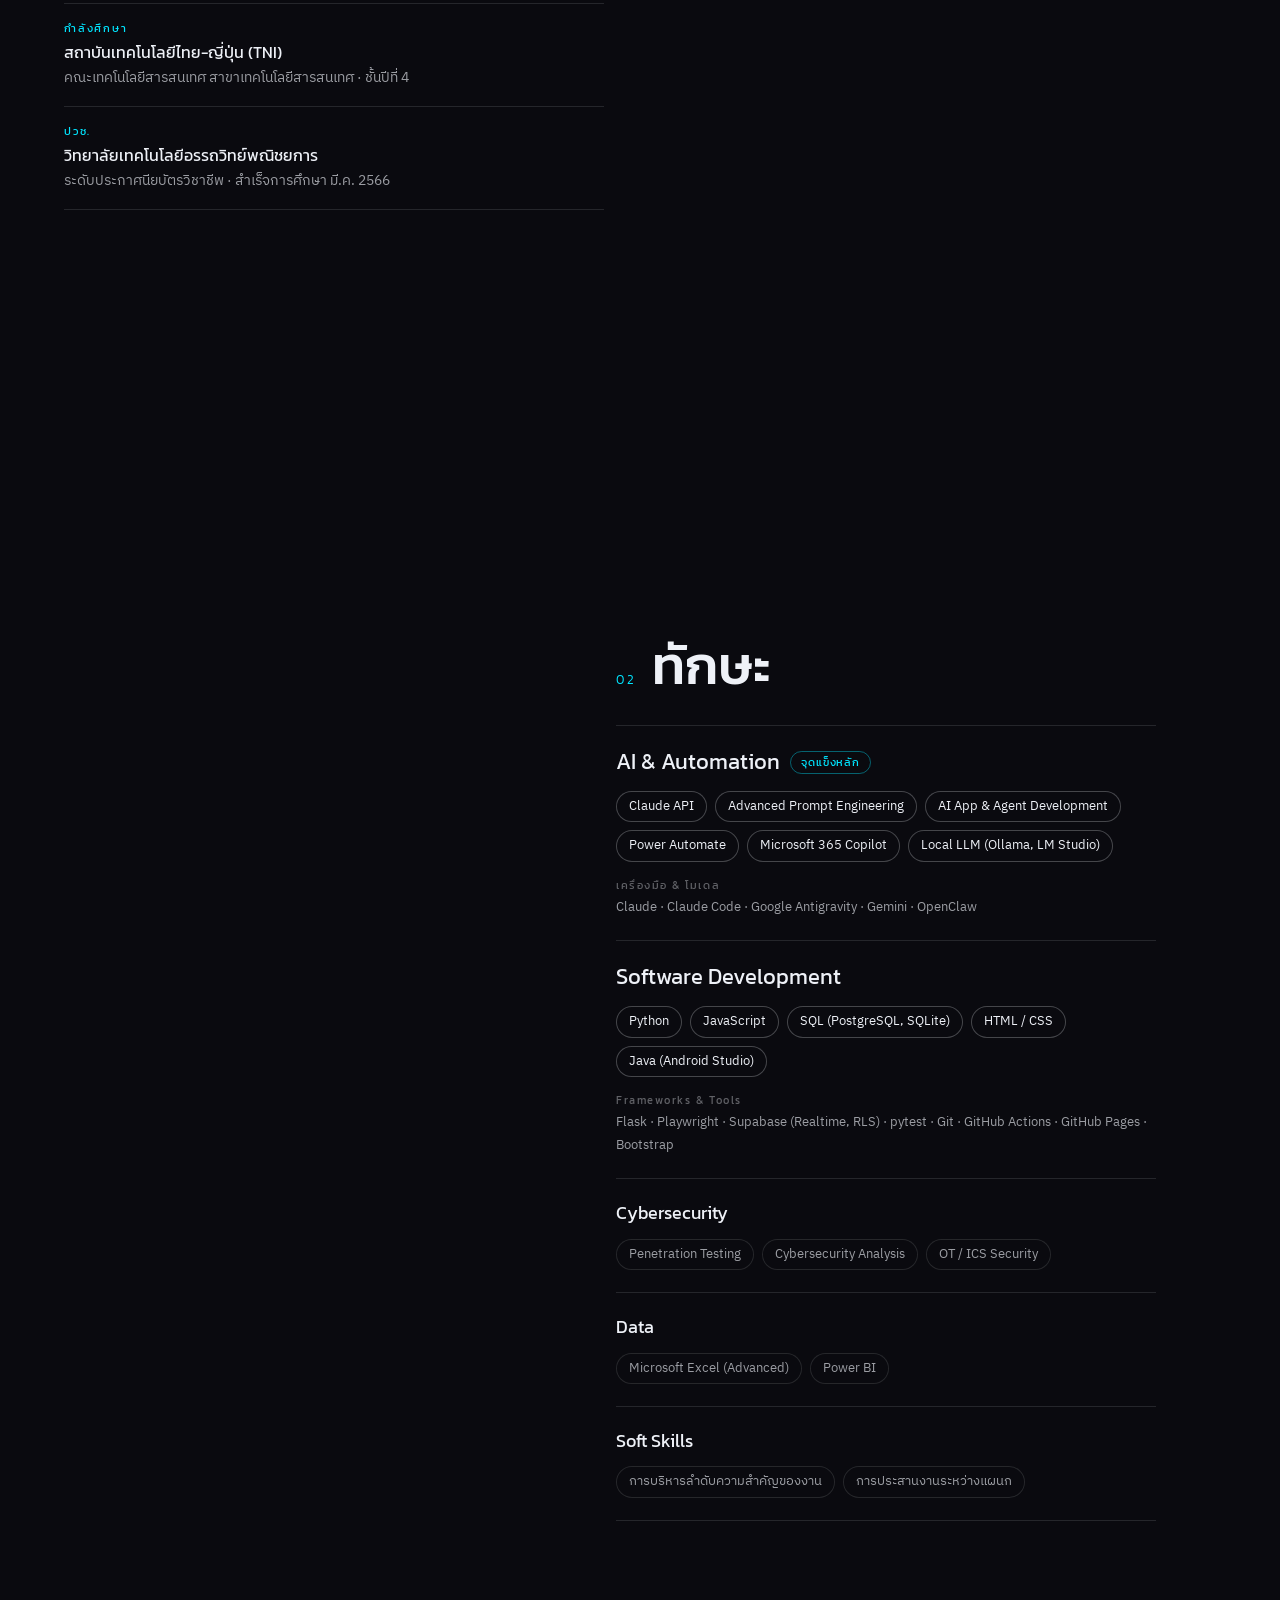
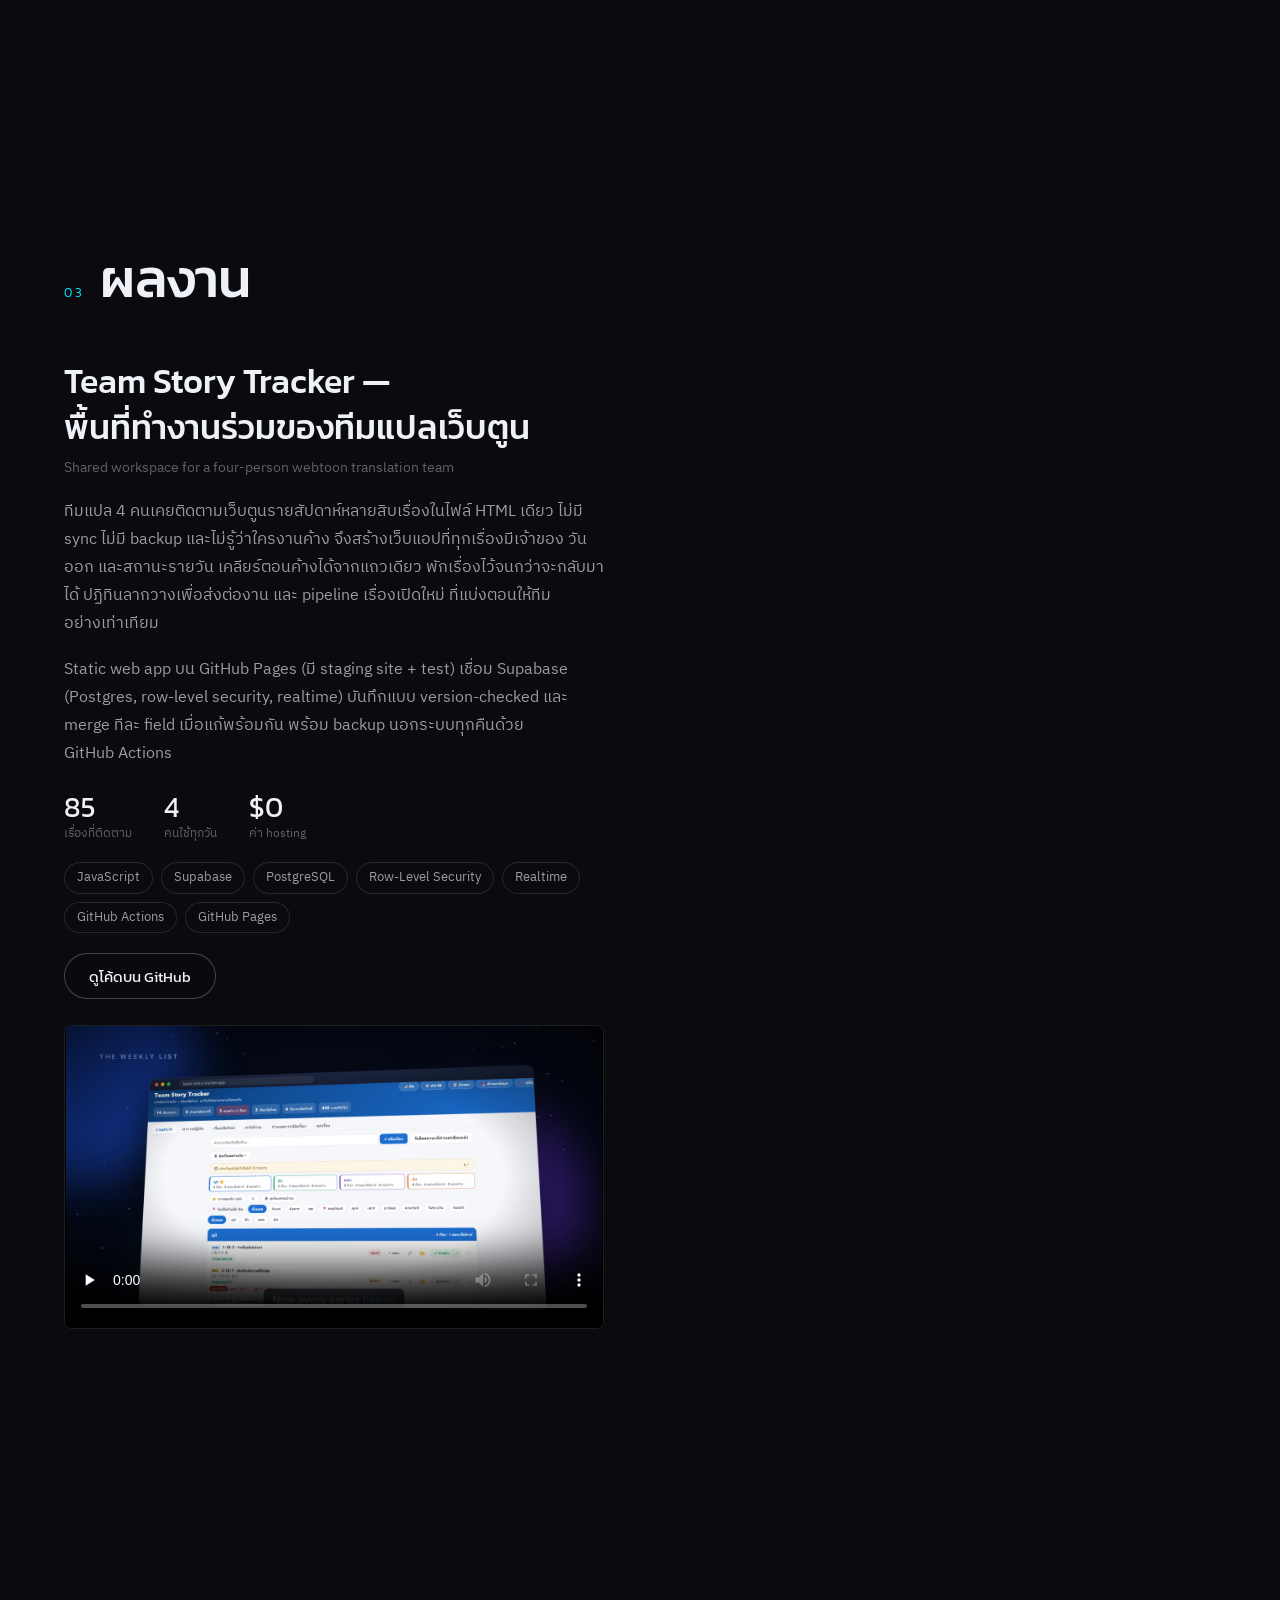
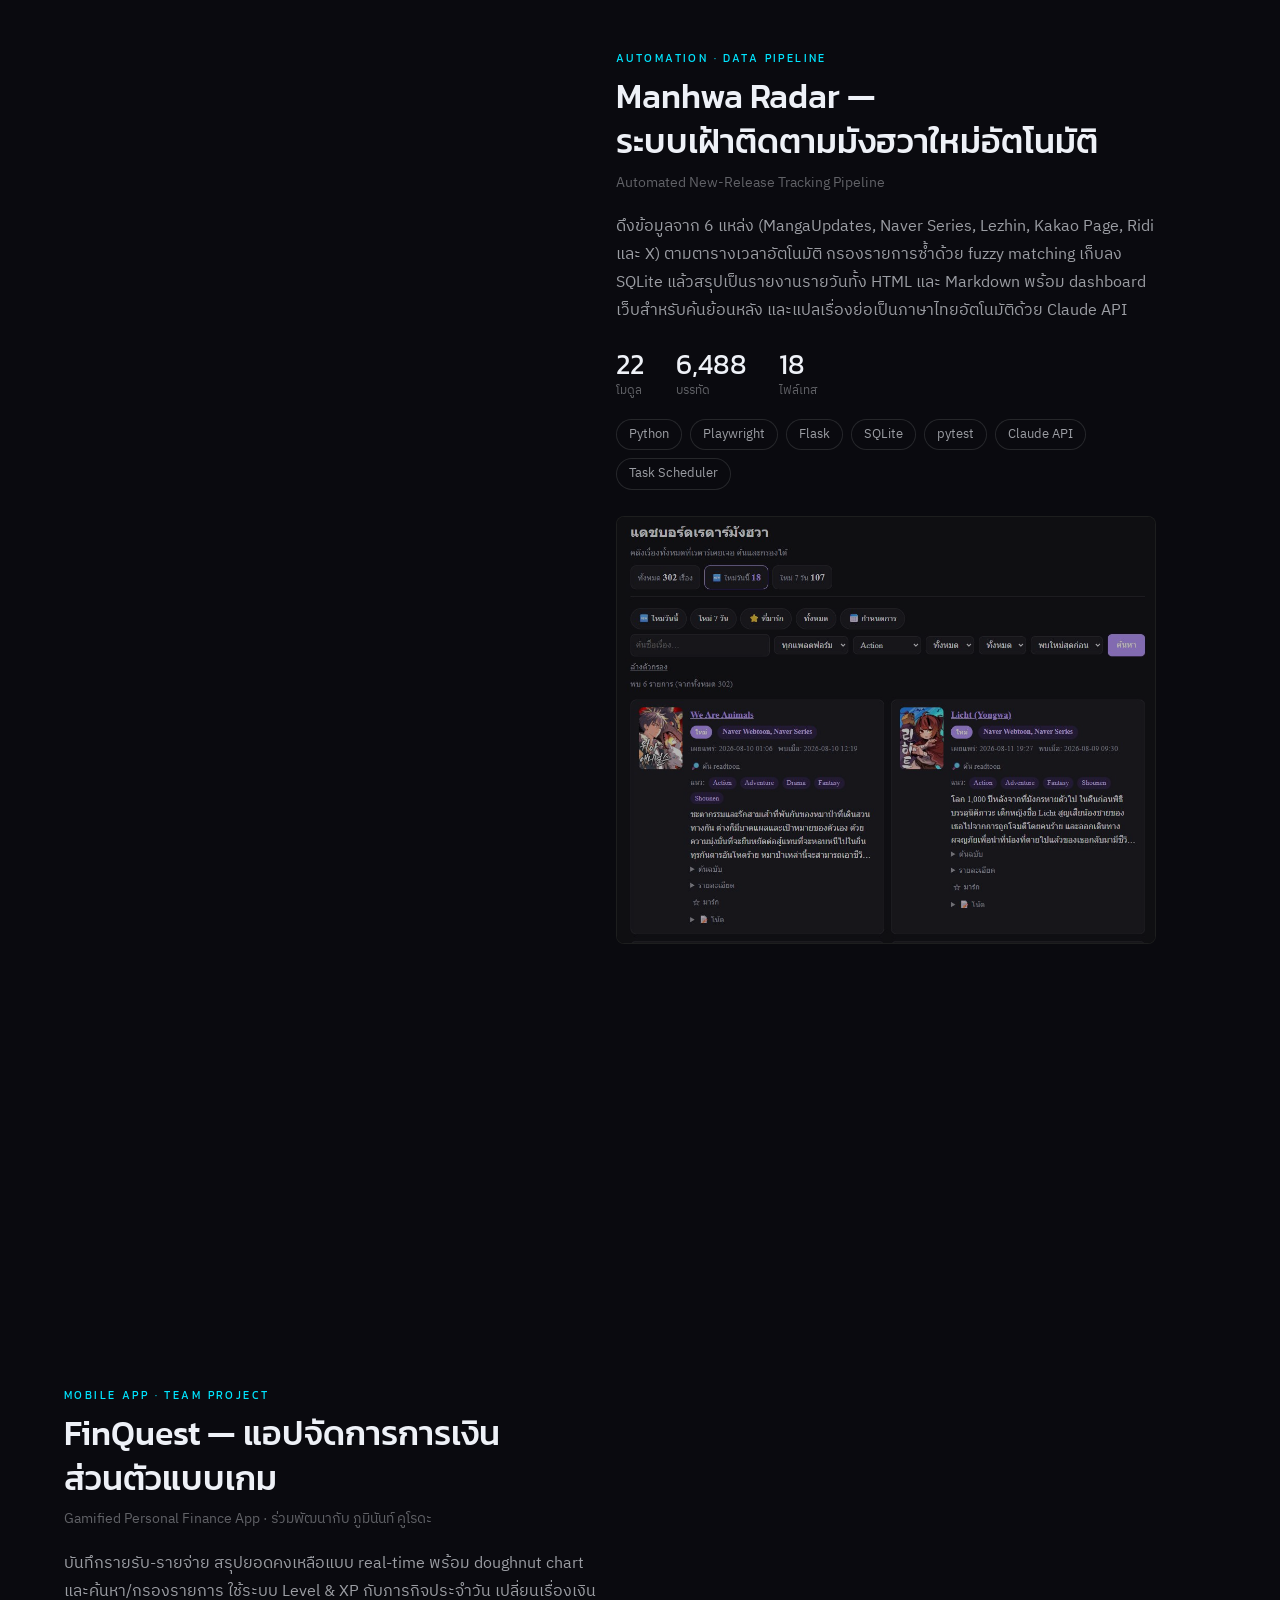
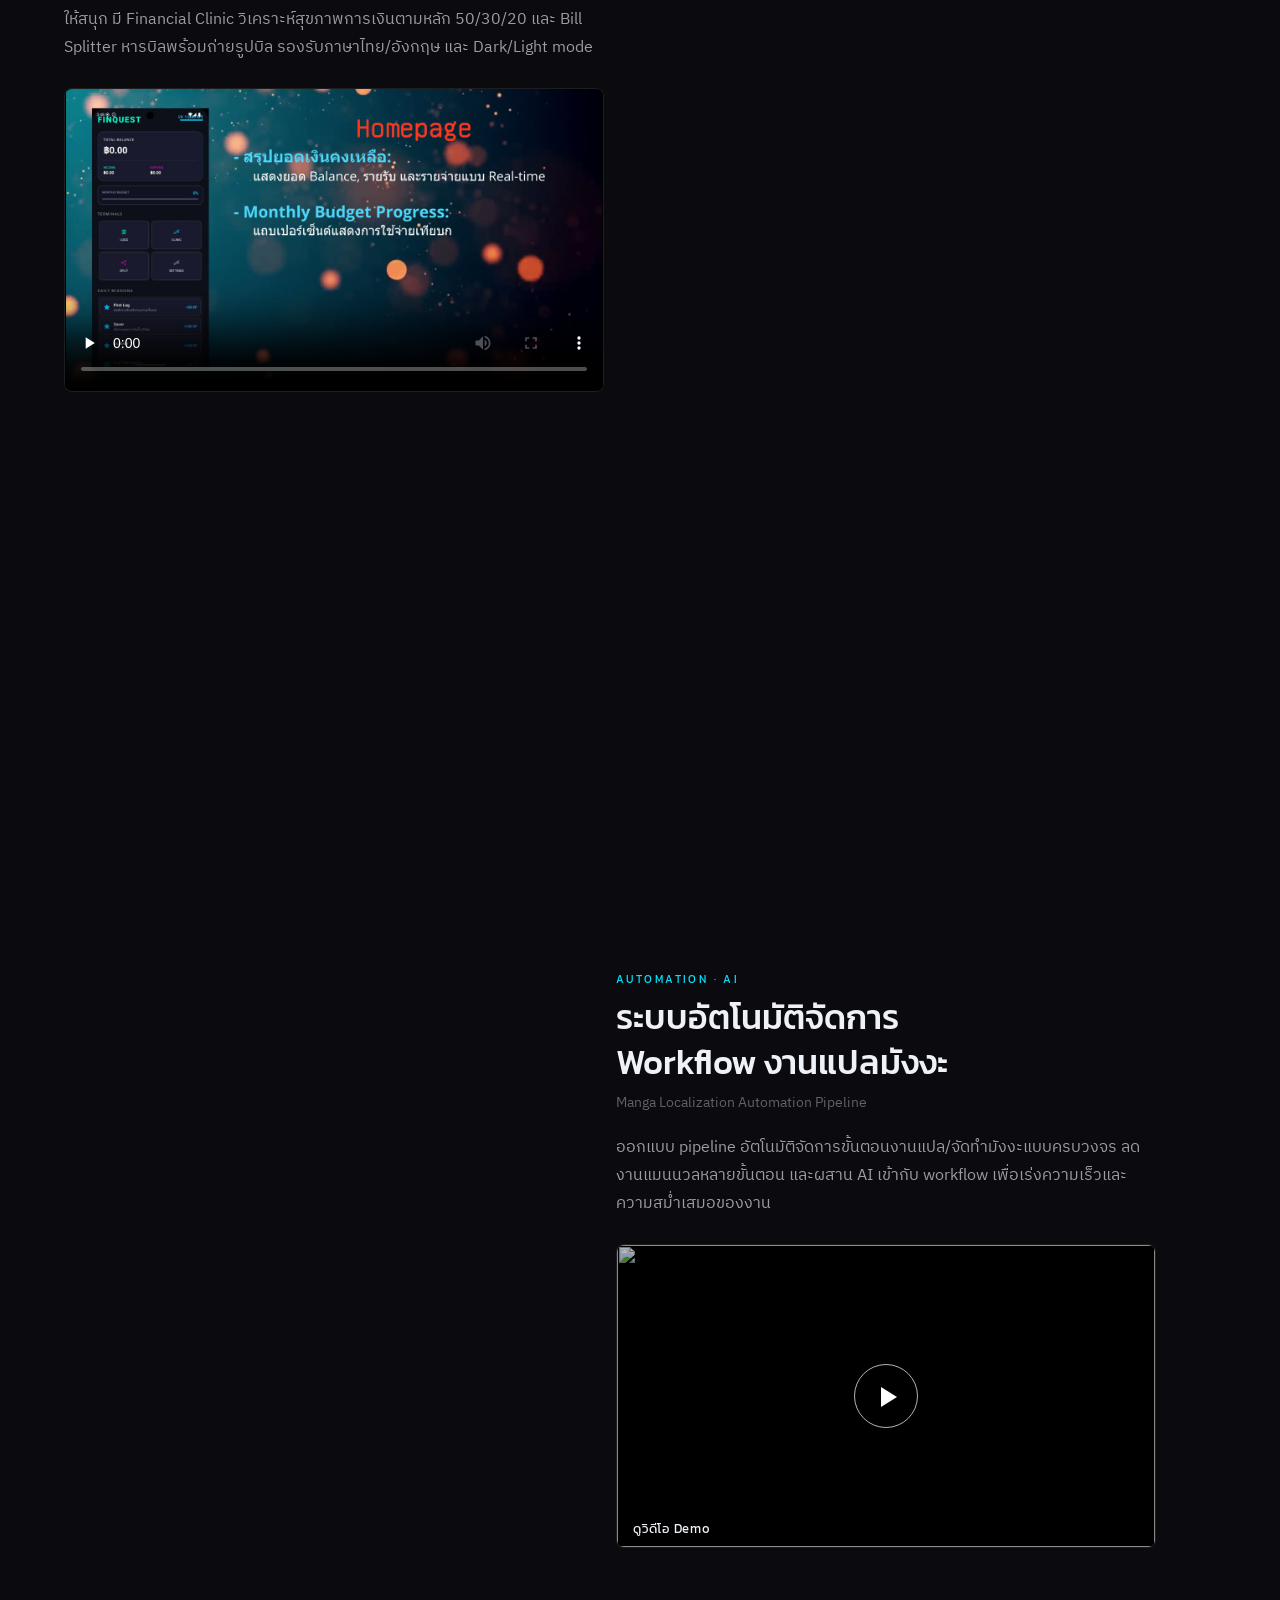
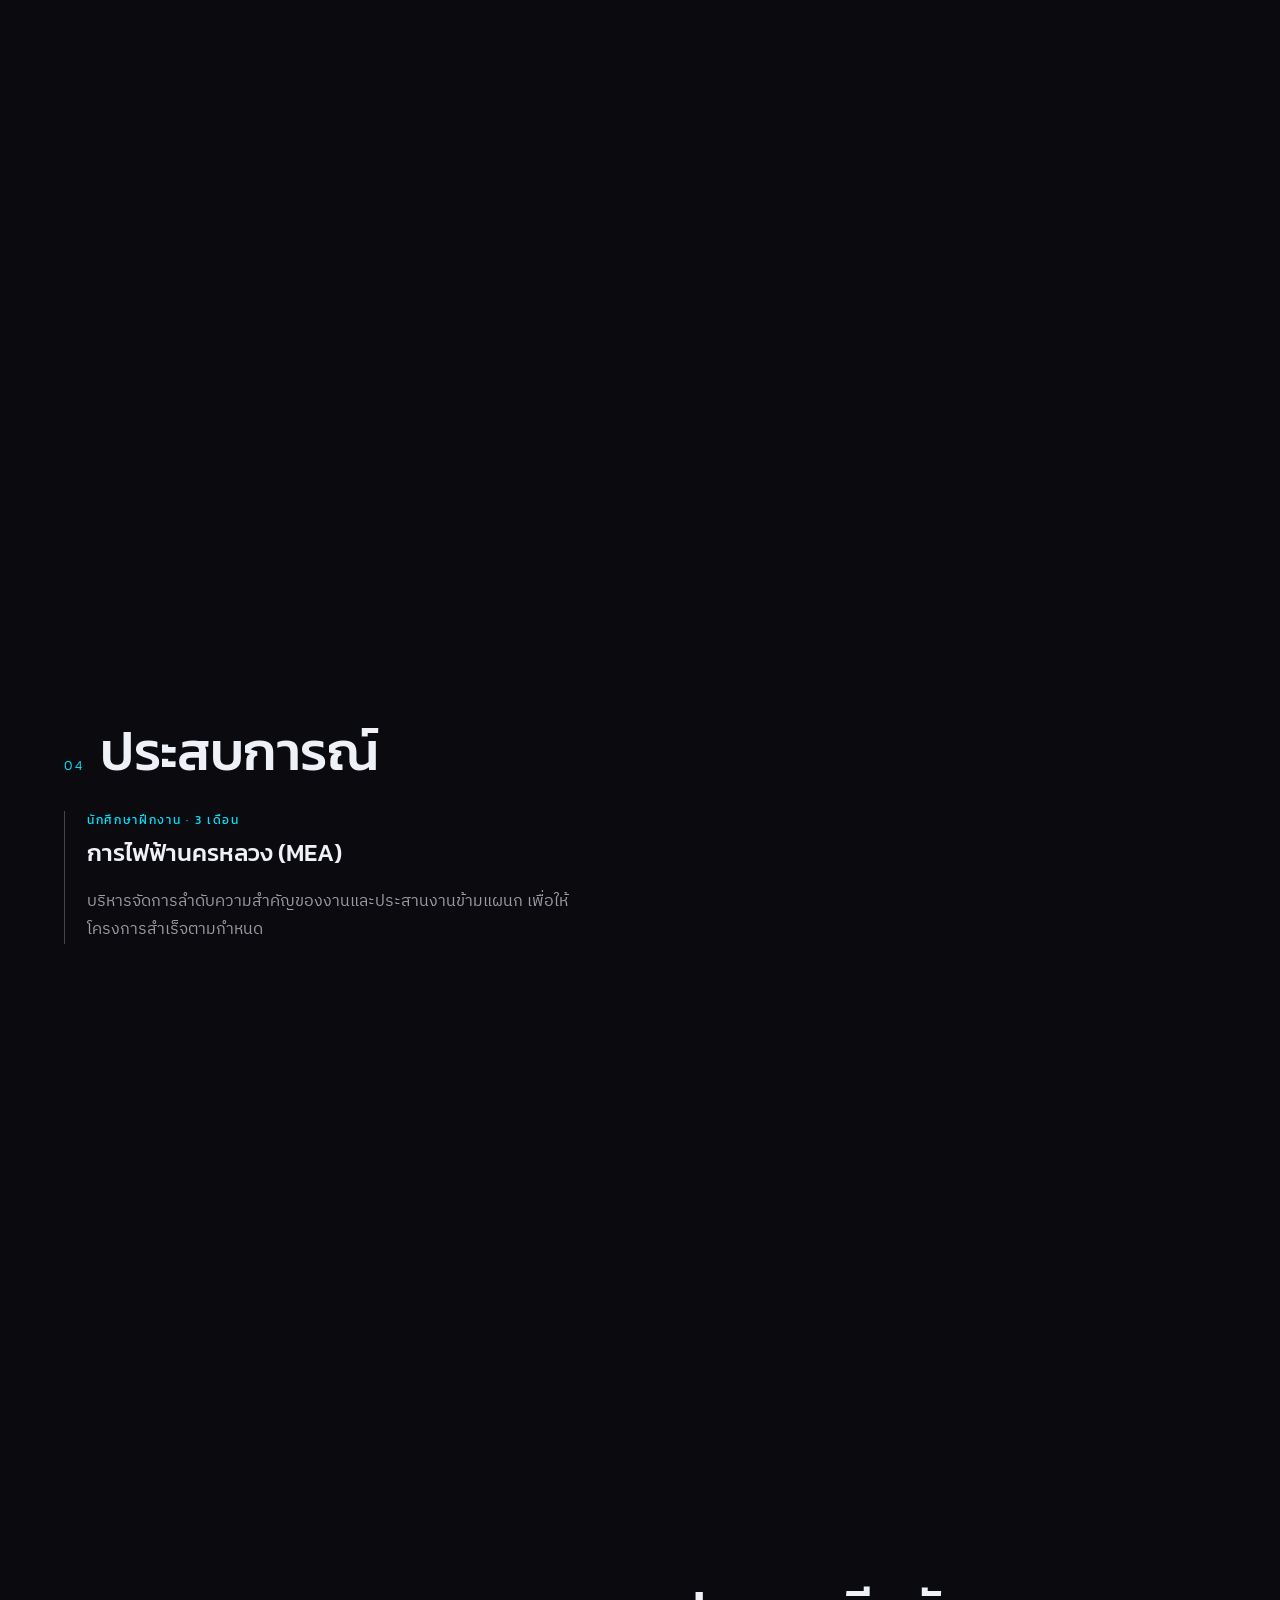
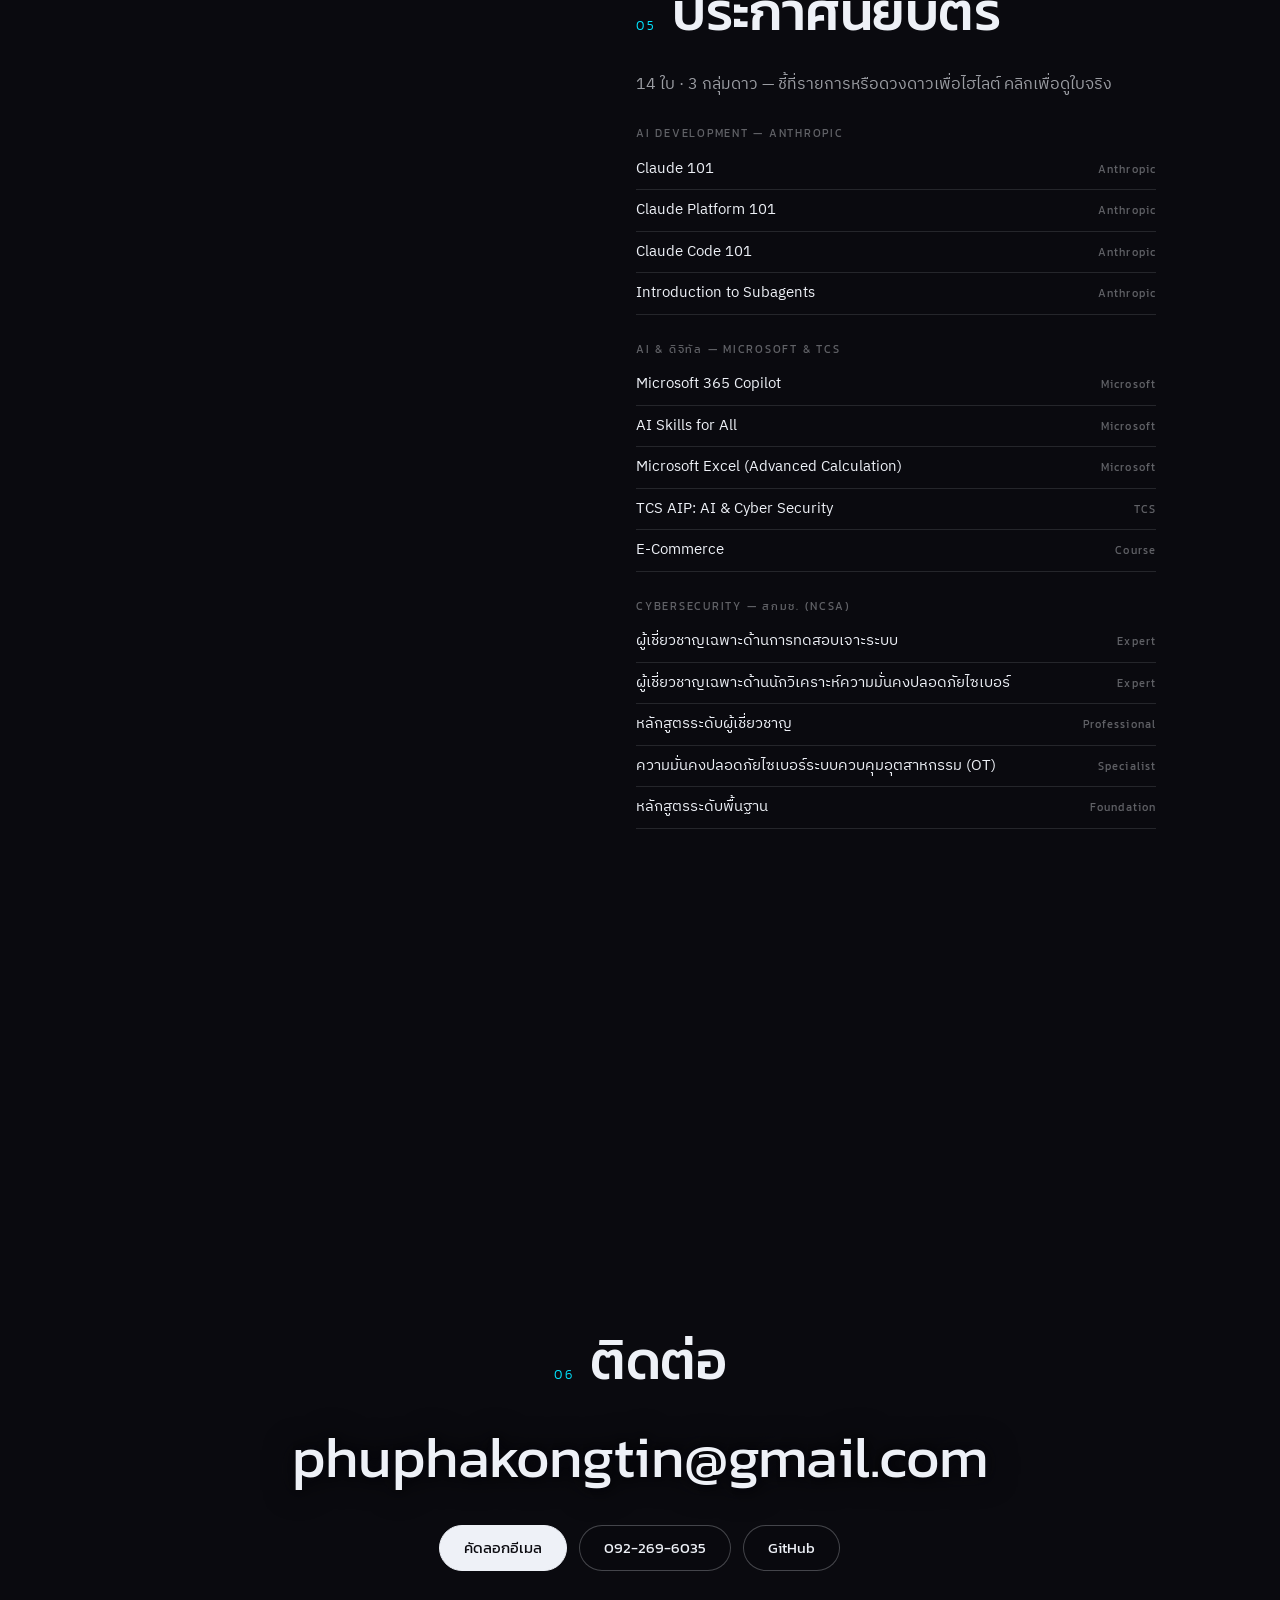
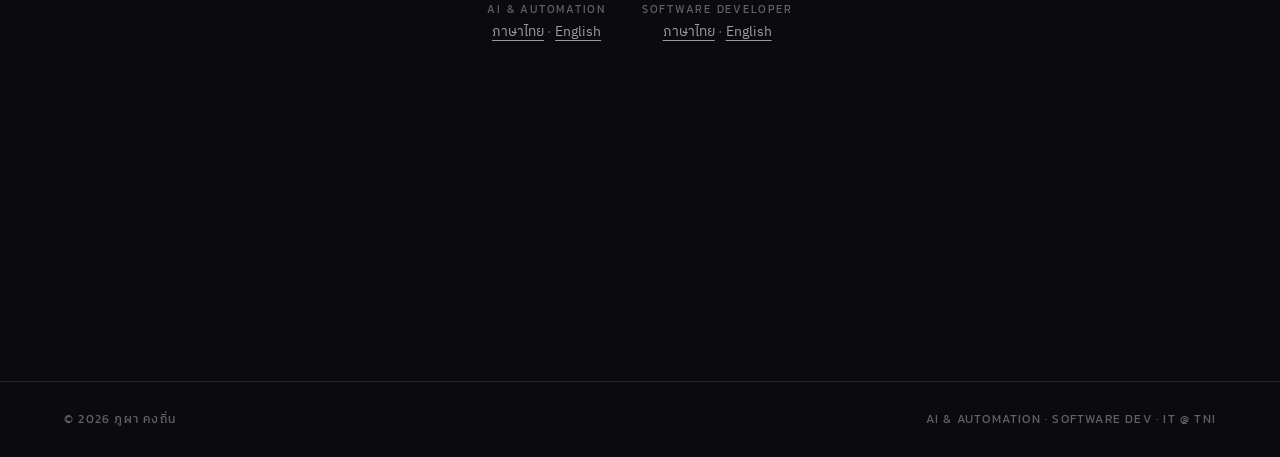
==== commit 3d2f2519: "Reposition site for AI & Automation + Software Development - Hero: dual eyebrow, pitch adds web apps" ====
--- a/index.html
+++ b/index.html
@@ -5,11 +5,11 @@
   <meta name="viewport" content="width=device-width, initial-scale=1.0, viewport-fit=cover" />
   <script>document.documentElement.classList.add('js', 'is-loading');</script>
 
-  <title>ภูผา คงถิ่น — AI &amp; Automation Portfolio</title>
-  <meta name="description" content="Portfolio ของ ภูผา คงถิ่น นักศึกษาเทคโนโลยีสารสนเทศสาย AI & Automation — สร้าง AI app / agent และระบบอัตโนมัติที่ลดงานซ้ำซ้อนได้จริง (เช่น pipeline อัตโนมัติจัดการงานแปลมังงะ) บนรากฐานความมั่นคงปลอดภัยไซเบอร์ระดับผู้เชี่ยวชาญจาก สกมช." />
+  <title>ภูผา คงถิ่น — AI &amp; Automation · Software Developer</title>
+  <meta name="description" content="Portfolio ของ ภูผา คงถิ่น นักศึกษาเทคโนโลยีสารสนเทศสาย AI & Automation และ Software Development — สร้าง AI app / agent ระบบอัตโนมัติ และเว็บแอปที่ทีมใช้งานจริงทุกวัน บนรากฐานความมั่นคงปลอดภัยไซเบอร์ระดับผู้เชี่ยวชาญจาก สกมช." />
   <meta property="og:type" content="website" />
-  <meta property="og:title" content="ภูผา คงถิ่น — AI &amp; Automation" />
-  <meta property="og:description" content="นักศึกษา IT สาย AI & Automation — สร้าง AI app / agent และระบบอัตโนมัติที่ลดงานซ้ำซ้อนได้จริง บนรากฐาน Cybersecurity ระดับผู้เชี่ยวชาญจาก สกมช." />
+  <meta property="og:title" content="ภูผา คงถิ่น — AI &amp; Automation · Software Developer" />
+  <meta property="og:description" content="นักศึกษา IT สาย AI & Automation และ Software Development — สร้าง AI app / agent ระบบอัตโนมัติ และเว็บแอปที่ทีมใช้งานจริงทุกวัน บนรากฐาน Cybersecurity จาก สกมช." />
   <meta property="og:image" content="https://phupha-kt.github.io/portfolio/profile.jpg" />
   <meta name="theme-color" content="#0a0a0f" />
 
@@ -20,9 +20,10 @@
     "name": "ภูผา คงถิ่น",
     "alternateName": "Phupha Kongtin",
     "email": "mailto:phuphakongtin@gmail.com",
-    "jobTitle": "IT Student — AI & Automation",
+    "jobTitle": "IT Student — AI & Automation, Software Development",
     "affiliation": { "@type": "CollegeOrUniversity", "name": "Thai-Nichi Institute of Technology" },
-    "knowsAbout": ["AI App & Agent Development", "Workflow Automation", "Prompt Engineering", "Power Automate", "Penetration Testing", "OT Security", "Cybersecurity Analysis"]
+    "sameAs": ["https://github.com/PHUPHA-KT"],
+    "knowsAbout": ["AI App & Agent Development", "Workflow Automation", "Prompt Engineering", "Software Development", "Web Development", "Python", "JavaScript", "PostgreSQL", "Supabase", "Penetration Testing", "Cybersecurity Analysis"]
   }
   </script>
 
@@ -78,6 +79,7 @@
         <li><a href="#experience">ประสบการณ์</a></li>
         <li><a href="#certs">ประกาศนียบัตร</a></li>
         <li><a href="resume.html">Resume</a></li>
+        <li><a href="https://github.com/PHUPHA-KT" target="_blank" rel="noopener">GitHub</a></li>
         <li><a href="#contact" class="nav-cta">ติดต่อ</a></li>
       </ul>
     </nav>
@@ -96,23 +98,23 @@
     <section class="hero" id="hero" data-formation="0" data-side="center" data-name="Intro" data-index="00">
       <div class="hero-shade" aria-hidden="true"></div>
       <div class="hero-inner">
-        <p class="eyebrow intro" style="--i:0">AI &amp; AUTOMATION</p>
+        <p class="eyebrow intro" style="--i:0"><span class="nw">AI &amp; AUTOMATION</span>&nbsp;· <span class="nw">SOFTWARE DEV</span></p>
         <h1 class="hero-title intro" style="--i:1">ภูผา คงถิ่น</h1>
         <p class="hero-role intro" style="--i:2">นักศึกษา<span class="nw">เทคโนโลยีสารสนเทศ&nbsp;·</span> <span class="nw">สถาบันเทคโนโลยีไทย-ญี่ปุ่น</span></p>
         <p class="hero-pitch intro" style="--i:3">
-          สร้าง <strong><span class="nw">AI app / agent</span></strong> และ<strong><span class="nw">ระบบอัตโนมัติ</span>ที่ลด<span class="nw">งานซ้ำซ้อน</span>ได้จริง</strong>
-          บนรากฐาน<span class="nw">ความมั่นคงปลอดภัยไซเบอร์</span>ระดับ<span class="nw">ผู้เชี่ยวชาญจาก สกมช.</span>
+          สร้าง <strong><span class="nw">AI app / agent</span></strong>, <strong><span class="nw">ระบบอัตโนมัติ</span>ที่ลด<span class="nw">งานซ้ำซ้อน</span></strong>
+          และ<strong>เว็บแอปที่ทีม<span class="nw">ใช้งานจริง</span>ทุกวัน</strong> บนรากฐาน<span class="nw">ความมั่นคงปลอดภัยไซเบอร์</span>จาก <span class="nw">สกมช.</span>
         </p>
         <div class="hero-actions intro" style="--i:4">
           <a href="#contact" class="btn btn-primary">ติดต่อ</a>
-          <a href="#certs" class="btn">ดูประกาศนียบัตร</a>
+          <a href="#projects" class="btn">ดูผลงาน</a>
         </div>
       </div>
 
       <dl class="hero-stats intro" style="--i:5">
+        <div><dt>ผลงาน</dt><dd><span data-count="4">4</span></dd></div>
+        <div><dt><span class="nw">เรื่องที่ทีมติดตามทุกวัน</span></dt><dd><span data-count="85">85</span></dd></div>
         <div><dt>ประกาศนียบัตร</dt><dd><span data-count="14">14</span>+</dd></div>
-        <div><dt><span class="nw">หลักสูตร สกมช.</span></dt><dd><span data-count="5">5</span></dd></div>
-        <div><dt><span class="nw">เดือนฝึกงาน MEA</span></dt><dd><span data-count="3">3</span></dd></div>
       </dl>
 
       <p class="hero-hint intro" style="--i:6" aria-hidden="true">
@@ -137,8 +139,9 @@
           <img class="about-photo" src="profile.jpg" alt="ภูผา คงถิ่น" width="800" height="1059" loading="lazy" />
           <p class="lead">
             นักศึกษาสาขา<span class="nw">เทคโนโลยีสารสนเทศ</span>ที่มุ่ง<span class="nw">สายงาน</span> <mark><span class="nw">AI &amp; Automation</span></mark>&nbsp;—
-            ออกแบบและสร้างแอปพลิเคชัน <span class="nw">AI / agent</span> จากหลายเครื่องมือ (Claude, Gemini)
-            และ<mark><span class="nw">ระบบอัตโนมัติ</span>ที่ลด<span class="nw">งานซ้ำซ้อน</span>ได้จริง</mark> เช่น pipeline อัตโนมัติจัดการ<span class="nw">งานแปลมังงะ</span>
+            ออกแบบและสร้างแอปพลิเคชัน <span class="nw">AI / agent</span> จากหลายเครื่องมือ (Claude, Gemini),
+            <mark><span class="nw">ระบบอัตโนมัติ</span>ที่ลด<span class="nw">งานซ้ำซ้อน</span>ได้จริง</mark>
+            และ<mark>เว็บแอปที่ทีม<span class="nw">ใช้งานจริง</span></mark> ด้วย Python, JavaScript และ PostgreSQL
           </p>
         </div>
         <p class="body reveal">
@@ -173,13 +176,26 @@
         <div class="skill-group skill-major reveal">
           <h3><span class="nw">AI &amp; Automation</span> <span class="chip">จุดแข็งหลัก</span></h3>
           <ul class="tags">
+            <li><span class="nw">Claude API</span></li>
             <li>Advanced Prompt Engineering</li>
-            <li>AI App &amp; Agent Development (Claude)</li>
+            <li>AI App &amp; Agent Development</li>
+            <li><span class="nw">Power Automate</span></li>
             <li><span class="nw">Microsoft 365 Copilot</span></li>
-            <li><span class="nw">Power Automate</span></li>
-            <li>AI Skills for All</li>
-          </ul>
-          <p class="skill-tools"><span>เครื่องมือ &amp; โมเดล</span> Claude&nbsp;· <span class="nw">Claude Code&nbsp;·</span> Google Antigravity&nbsp;· Gemini&nbsp;· Ollama&nbsp;· <span class="nw">LM Studio&nbsp;·</span> OpenClaw</p>
+            <li>Local LLM (Ollama, <span class="nw">LM Studio</span>)</li>
+          </ul>
+          <p class="skill-tools"><span>เครื่องมือ &amp; โมเดล</span> Claude&nbsp;· <span class="nw">Claude Code&nbsp;·</span> Google Antigravity&nbsp;· Gemini&nbsp;· OpenClaw</p>
+        </div>
+
+        <div class="skill-group skill-major reveal">
+          <h3><span class="nw">Software Development</span></h3>
+          <ul class="tags">
+            <li>Python</li>
+            <li>JavaScript</li>
+            <li>SQL (PostgreSQL, SQLite)</li>
+            <li>HTML / CSS</li>
+            <li>Java (<span class="nw">Android Studio</span>)</li>
+          </ul>
+          <p class="skill-tools"><span>Frameworks &amp; Tools</span> Flask&nbsp;· Playwright&nbsp;· Supabase (Realtime, RLS)&nbsp;· pytest&nbsp;· Git&nbsp;· <span class="nw">GitHub Actions&nbsp;·</span> <span class="nw">GitHub Pages&nbsp;·</span> Bootstrap</p>
         </div>
 
         <div class="skill-group reveal">
@@ -187,20 +203,15 @@
           <ul class="tags">
             <li>Penetration Testing</li>
             <li>Cybersecurity Analysis</li>
-            <li>OT Security</li>
+            <li>OT / ICS Security</li>
           </ul>
         </div>
 
         <div class="skill-group reveal">
-          <h3>Technical &amp; Development</h3>
+          <h3>Data</h3>
           <ul class="tags">
-            <li>Java (<span class="nw">Android Studio</span>)</li>
-            <li>HTML</li>
-            <li>CSS</li>
-            <li>Bootstrap</li>
-            <li>Microsoft Excel</li>
+            <li>Microsoft Excel (Advanced)</li>
             <li><span class="nw">Power BI</span></li>
-            <li><span class="nw">E-Commerce</span></li>
           </ul>
         </div>
 
@@ -217,26 +228,43 @@
     <!-- ===================== 03 PROJECTS ===================== -->
     <section id="projects" aria-labelledby="projects-title">
 
-      <article class="section" id="manga" data-formation="3" data-side="left" data-name="ผลงาน" data-index="03">
+      <article class="section" id="story-tracker" data-formation="3" data-side="left" data-name="ผลงาน" data-index="03">
         <div class="section-inner">
           <header class="section-head reveal">
             <span class="section-index">03</span>
             <h2 id="projects-title">ผลงาน</h2>
           </header>
-
-          <p class="project-tag reveal">Automation&nbsp;· AI</p>
-          <h3 class="project-title reveal"><span class="nw">ระบบอัตโนมัติ</span>จัดการ <span class="nw">Workflow งานแปลมังงะ</span></h3>
-          <p class="project-sub reveal">Manga Localization Automation Pipeline</p>
+          <p class="project-tag reveal">Web App · Realtime · Supabase</p>
+          <h3 class="project-title reveal">Team Story Tracker&nbsp;— <span class="nw">พื้นที่ทำงานร่วม</span><span class="nw">ของทีมแปลเว็บตูน</span></h3>
+          <p class="project-sub reveal">Shared workspace for a four-person webtoon translation team</p>
           <p class="body reveal">
-            ออกแบบ pipeline อัตโนมัติจัดการ<span class="nw">ขั้นตอน</span><span class="nw">งานแปล/จัดทำมังงะ</span>แบบ<span class="nw">ครบวงจร</span>
-            ลด<span class="nw">งานแมนนวล</span><span class="nw">หลายขั้นตอน</span> และผสาน AI <span class="nw">เข้ากับ</span> workflow
-            เพื่อเร่งความเร็วและ<span class="nw">ความสม่ำเสมอของงาน</span>
-          </p>
-          <button class="video reveal" type="button" data-yt="HCU_ZVkONLQ" aria-label="เล่นวิดีโอ Demo: Manga Localization Automation Pipeline">
-            <img src="https://i.ytimg.com/vi/HCU_ZVkONLQ/hqdefault.jpg" alt="" width="480" height="360" loading="lazy" />
-            <span class="video-play" aria-hidden="true"></span>
-            <span class="video-label">ดูวิดีโอ Demo</span>
-          </button>
+            ทีมแปล 4 คนเคยติดตามเว็บตูน<span class="nw">รายสัปดาห์</span>หลายสิบเรื่องใน<span class="nw">ไฟล์ HTML</span> เดียว
+            ไม่มี sync ไม่มี backup และไม่รู้ว่าใคร<span class="nw">งานค้าง</span> จึงสร้างเว็บแอปที่ทุกเรื่องมีเจ้าของ
+            วันออก และ<span class="nw">สถานะรายวัน</span> เคลียร์ตอนค้างได้จากแถวเดียว พักเรื่องไว้จนกว่าจะกลับมาได้
+            ปฏิทินลากวางเพื่อ<span class="nw">ส่งต่องาน</span> และ pipeline <span class="nw">เรื่องเปิดใหม่</span>
+            ที่แบ่งตอนให้ทีม<span class="nw">อย่างเท่าเทียม</span>
+          </p>
+          <p class="body reveal">
+            Static web app บน <span class="nw">GitHub Pages</span> (มี staging site + test) เชื่อม Supabase
+            (Postgres, <span class="nw">row-level security</span>, realtime) บันทึกแบบ version-checked
+            และ merge ทีละ field เมื่อแก้พร้อมกัน พร้อม backup นอกระบบทุกคืนด้วย <span class="nw">GitHub Actions</span>
+          </p>
+          <dl class="metrics reveal">
+            <div><dd>85</dd><dt>เรื่องที่ติดตาม</dt></div>
+            <div><dd>4</dd><dt>คนใช้ทุกวัน</dt></div>
+            <div><dd>$0</dd><dt>ค่า hosting</dt></div>
+          </dl>
+          <ul class="tags reveal">
+            <li>JavaScript</li><li>Supabase</li><li>PostgreSQL</li><li>Row-Level Security</li><li>Realtime</li><li><span class="nw">GitHub Actions</span></li><li><span class="nw">GitHub Pages</span></li>
+          </ul>
+          <p class="project-links reveal">
+            <a class="btn" href="https://github.com/PHUPHA-KT/WEB_teamSec" target="_blank" rel="noopener">ดูโค้ดบน GitHub</a>
+          </p>
+          <div class="video reveal">
+            <video controls preload="none" playsinline poster="projects/story-tracker-poster.jpg" aria-label="วิดีโอนำเสนอ Team Story Tracker">
+              <source src="projects/story-tracker.mp4" type="video/mp4" />
+            </video>
+          </div>
         </div>
       </article>
 
@@ -264,6 +292,7 @@
           </button>
         </div>
       </article>
+
       <article class="section" id="finquest" data-formation="5" data-side="left" data-name="ผลงาน" data-index="03">
         <div class="section-inner">
           <p class="project-tag reveal">Mobile App · Team Project</p>
@@ -284,39 +313,22 @@
         </div>
       </article>
 
-      <article class="section" id="story-tracker" data-formation="6" data-side="right" data-name="ผลงาน" data-index="03">
+      <article class="section" id="manga" data-formation="6" data-side="right" data-name="ผลงาน" data-index="03">
         <div class="section-inner">
-          <p class="project-tag reveal">Web App · Realtime · Supabase</p>
-          <h3 class="project-title reveal">Team Story Tracker&nbsp;— <span class="nw">พื้นที่ทำงานร่วม</span><span class="nw">ของทีมแปลเว็บตูน</span></h3>
-          <p class="project-sub reveal">Shared workspace for a four-person webtoon translation team</p>
+
+          <p class="project-tag reveal">Automation&nbsp;· AI</p>
+          <h3 class="project-title reveal"><span class="nw">ระบบอัตโนมัติ</span>จัดการ <span class="nw">Workflow งานแปลมังงะ</span></h3>
+          <p class="project-sub reveal">Manga Localization Automation Pipeline</p>
           <p class="body reveal">
-            ทีมแปล 4 คนเคยติดตามเว็บตูน<span class="nw">รายสัปดาห์</span>หลายสิบเรื่องใน<span class="nw">ไฟล์ HTML</span> เดียว
-            ไม่มี sync ไม่มี backup และไม่รู้ว่าใคร<span class="nw">งานค้าง</span> จึงสร้างเว็บแอปที่ทุกเรื่องมีเจ้าของ
-            วันออก และ<span class="nw">สถานะรายวัน</span> เคลียร์ตอนค้างได้จากแถวเดียว พักเรื่องไว้จนกว่าจะกลับมาได้
-            ปฏิทินลากวางเพื่อ<span class="nw">ส่งต่องาน</span> และ pipeline <span class="nw">เรื่องเปิดใหม่</span>
-            ที่แบ่งตอนให้ทีม<span class="nw">อย่างเท่าเทียม</span>
-          </p>
-          <p class="body reveal">
-            Static web app บน <span class="nw">GitHub Pages</span> (มี staging site + test) เชื่อม Supabase
-            (Postgres, <span class="nw">row-level security</span>, realtime) บันทึกแบบ version-checked
-            และ merge ทีละ field เมื่อแก้พร้อมกัน พร้อม backup นอกระบบทุกคืนด้วย <span class="nw">GitHub Actions</span>
-          </p>
-          <dl class="metrics reveal">
-            <div><dd>85</dd><dt>เรื่องที่ติดตาม</dt></div>
-            <div><dd>4</dd><dt>คนใช้ทุกวัน</dt></div>
-            <div><dd>$0</dd><dt>ค่า hosting</dt></div>
-          </dl>
-          <ul class="tags reveal">
-            <li>JavaScript</li><li>Supabase</li><li>PostgreSQL</li><li>Row-Level Security</li><li>Realtime</li><li><span class="nw">GitHub Actions</span></li><li><span class="nw">GitHub Pages</span></li>
-          </ul>
-          <p class="project-links reveal">
-            <a class="btn" href="https://github.com/PHUPHA-KT/WEB_teamSec" target="_blank" rel="noopener">ดูโค้ดบน GitHub</a>
-          </p>
-          <div class="video reveal">
-            <video controls preload="none" playsinline poster="projects/story-tracker-poster.jpg" aria-label="วิดีโอนำเสนอ Team Story Tracker">
-              <source src="projects/story-tracker.mp4" type="video/mp4" />
-            </video>
-          </div>
+            ออกแบบ pipeline อัตโนมัติจัดการ<span class="nw">ขั้นตอน</span><span class="nw">งานแปล/จัดทำมังงะ</span>แบบ<span class="nw">ครบวงจร</span>
+            ลด<span class="nw">งานแมนนวล</span><span class="nw">หลายขั้นตอน</span> และผสาน AI <span class="nw">เข้ากับ</span> workflow
+            เพื่อเร่งความเร็วและ<span class="nw">ความสม่ำเสมอของงาน</span>
+          </p>
+          <button class="video reveal" type="button" data-yt="HCU_ZVkONLQ" aria-label="เล่นวิดีโอ Demo: Manga Localization Automation Pipeline">
+            <img src="https://i.ytimg.com/vi/HCU_ZVkONLQ/hqdefault.jpg" alt="" width="480" height="360" loading="lazy" />
+            <span class="video-play" aria-hidden="true"></span>
+            <span class="video-label">ดูวิดีโอ Demo</span>
+          </button>
         </div>
       </article>
     </section>
@@ -393,10 +405,18 @@
             <span class="copy-done" aria-hidden="true">คัดลอกแล้ว ✓</span>
           </button>
           <a class="btn" href="tel:+66922696035">092-269-6035</a>
-        </div>
-        <p class="contact-resume reveal">
-          Resume <a href="resume.html"><span class="nw">ภาษาไทย</span></a>&nbsp;· <a href="resume-en.html">English</a>
-        </p>
+          <a class="btn" href="https://github.com/PHUPHA-KT" target="_blank" rel="noopener">GitHub</a>
+        </div>
+        <dl class="contact-resume reveal">
+          <div>
+            <dt><span class="nw">AI &amp; Automation</span></dt>
+            <dd><a href="resume.html?track=ai"><span class="nw">ภาษาไทย</span></a>&nbsp;· <a href="resume-en.html?track=ai">English</a></dd>
+          </div>
+          <div>
+            <dt><span class="nw">Software Developer</span></dt>
+            <dd><a href="resume.html?track=dev"><span class="nw">ภาษาไทย</span></a>&nbsp;· <a href="resume-en.html?track=dev">English</a></dd>
+          </div>
+        </dl>
         <p class="sr-only" id="copy-status" aria-live="polite"></p>
       </div>
     </section>
@@ -405,7 +425,7 @@
 
   <footer class="footer">
     <p>© 2026 ภูผา คงถิ่น</p>
-    <p>AI &amp; AUTOMATION&nbsp;· IT @ TNI</p>
+    <p>AI &amp; AUTOMATION&nbsp;· SOFTWARE DEV&nbsp;· IT @ TNI</p>
   </footer>
 
   <!-- ===================== LIGHTBOX ===================== -->
--- a/css/main.css
+++ b/css/main.css
@@ -558,6 +558,13 @@
   }
   .hero-stats div { align-items: center; }
   .hero { grid-template-rows: 1fr auto auto; }
+  .eyebrow {
+    flex-wrap: wrap;
+    justify-content: center;
+    gap: 4px 8px;
+    letter-spacing: 0.24em;
+  }
+  .eyebrow::before, .eyebrow::after { display: none; }
   .hero-role { text-wrap: balance; }
   .hero-hint {
     position: static;
@@ -679,7 +686,7 @@
   border-bottom: 1px solid var(--line);
 }
 .edu strong { font: 400 16px/1.5 var(--display); }
-.edu span { font-size: 14px; color: var(--muted); }
+.edu li > span { font-size: 14px; color: var(--muted); }
 .edu .edu-tag {
   font: 400 11px/1.6 var(--display);
   letter-spacing: 0.16em;
@@ -725,7 +732,7 @@
 }
 .skill-major .tags li { color: var(--fg); border-color: var(--line-strong); }
 .skill-tools { margin: 14px 0 0; font-size: 13px; color: var(--muted); }
-.skill-tools span {
+.skill-tools > span:first-child {
   display: block;
   font: 400 11px/1.8 var(--display);
   letter-spacing: 0.14em;
@@ -894,7 +901,22 @@
 .btn-copy .copy-label { transition: opacity 0.3s; }
 .btn-copy.is-copied .copy-label { opacity: 0; }
 .btn-copy.is-copied .copy-done { opacity: 1; }
-.contact-resume { margin: 26px 0 0; font-size: 14px; color: var(--faint); }
+.contact-resume {
+  display: flex;
+  flex-wrap: wrap;
+  justify-content: center;
+  gap: 10px 36px;
+  margin: 30px 0 0;
+  font-size: 14px;
+  color: var(--faint);
+}
+.contact-resume div { display: flex; flex-direction: column; align-items: center; gap: 2px; }
+.contact-resume dt {
+  font: 400 11px/1.6 var(--display);
+  letter-spacing: 0.16em;
+  text-transform: uppercase;
+}
+.contact-resume dd { margin: 0; }
 .contact-resume a { color: var(--muted); text-underline-offset: 4px; }
 .contact-resume a:hover { color: var(--accent); }
 
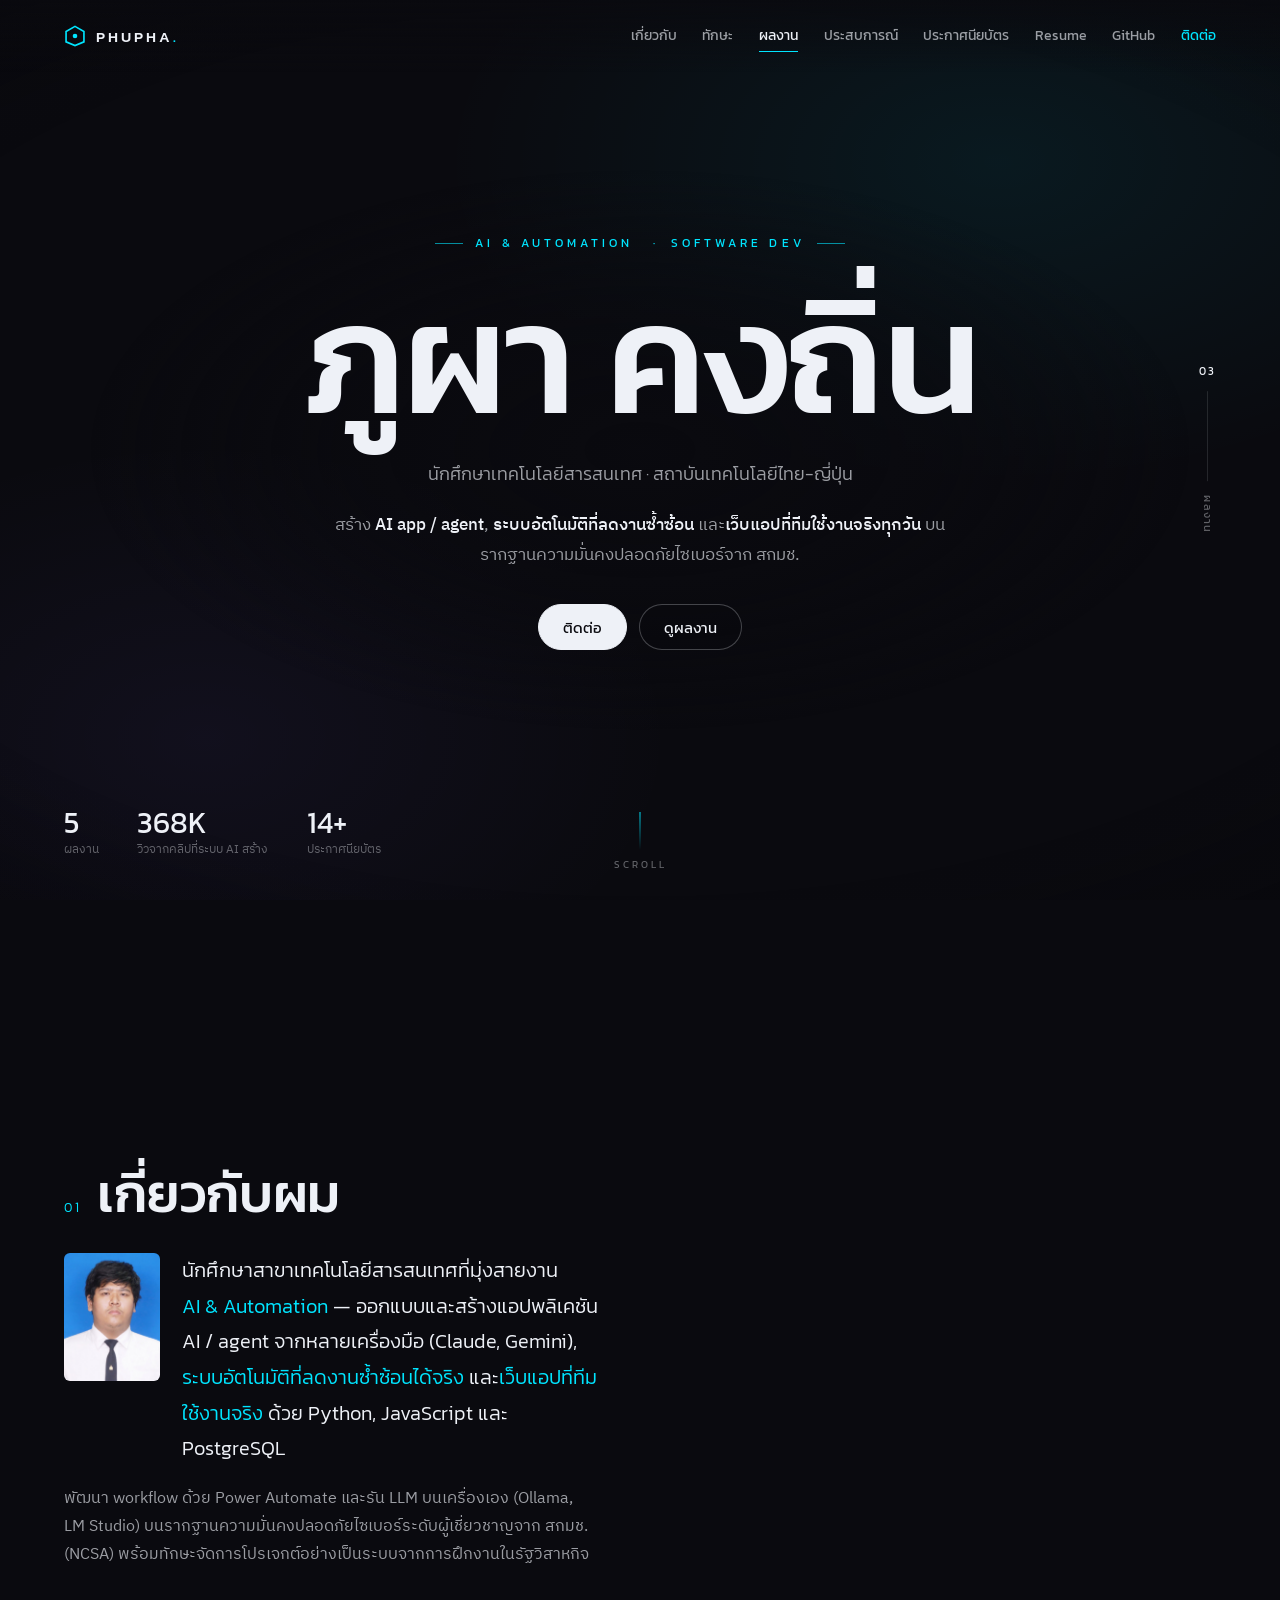
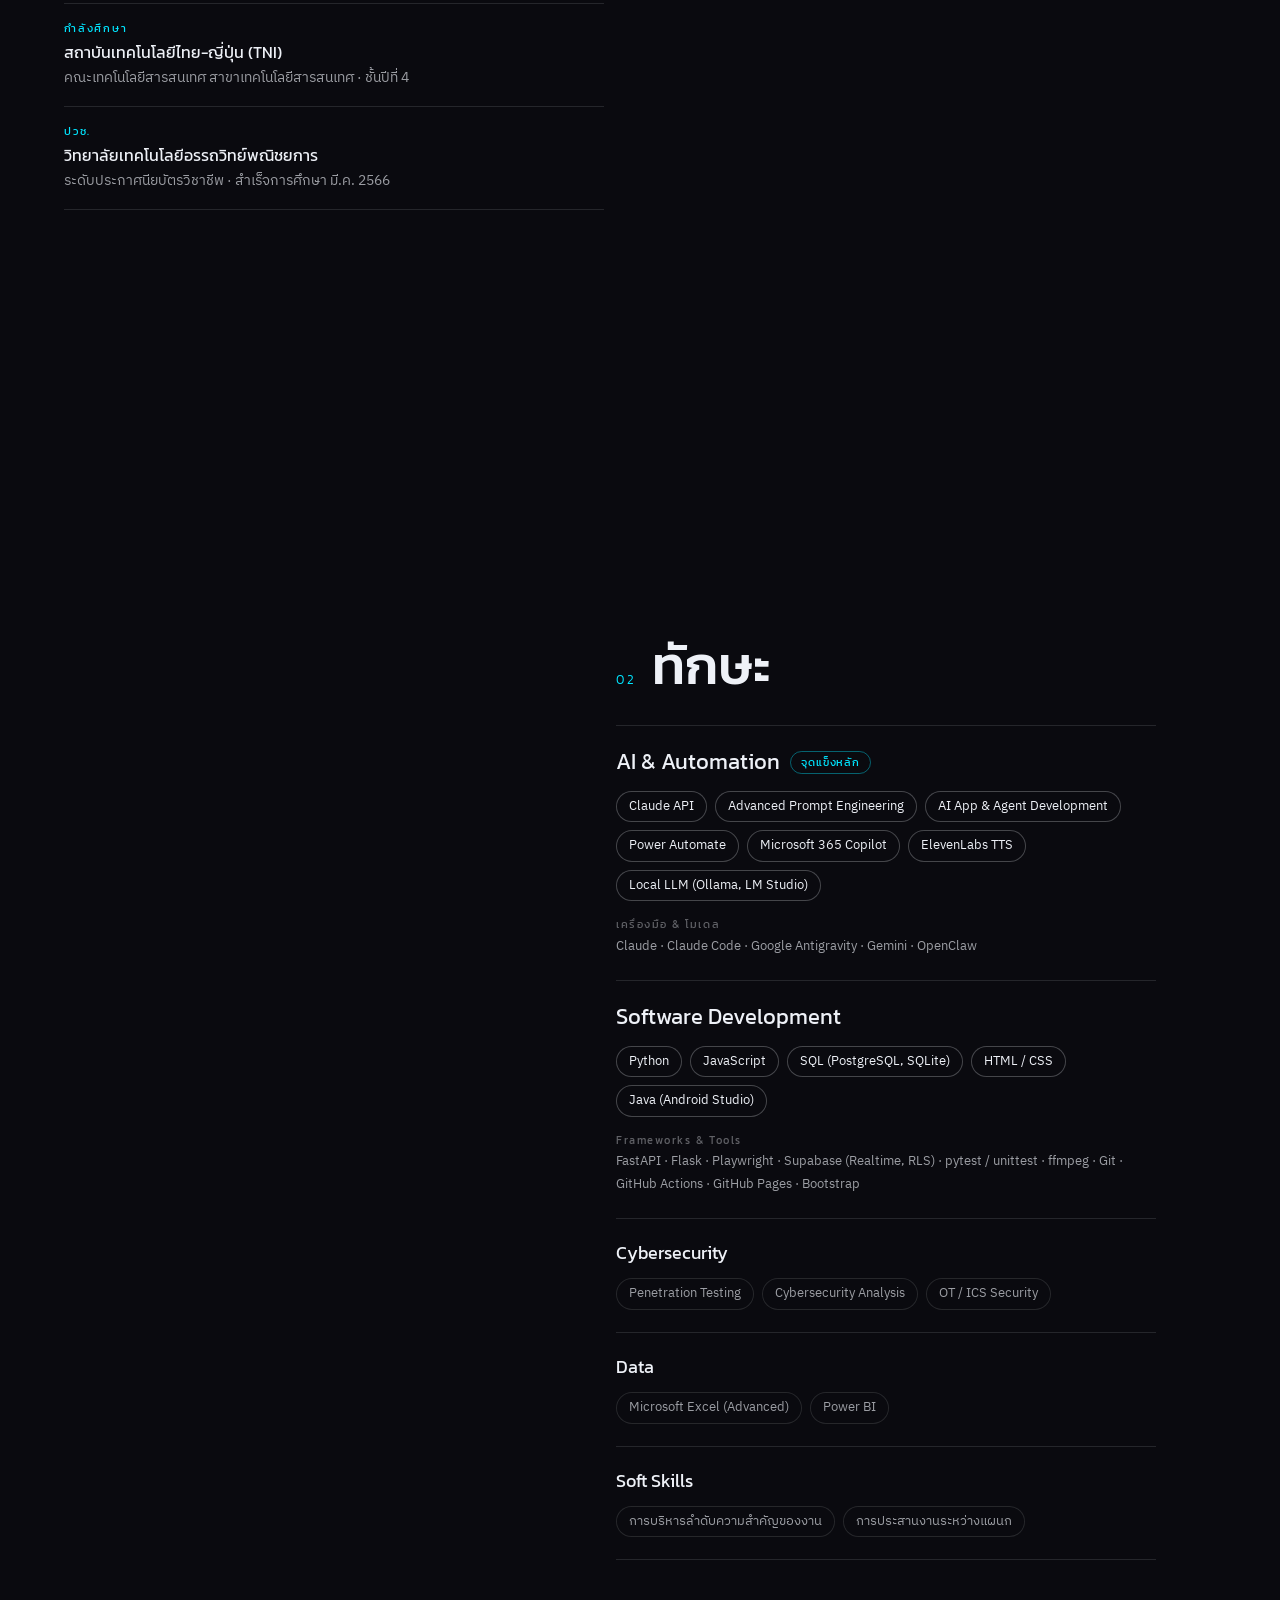
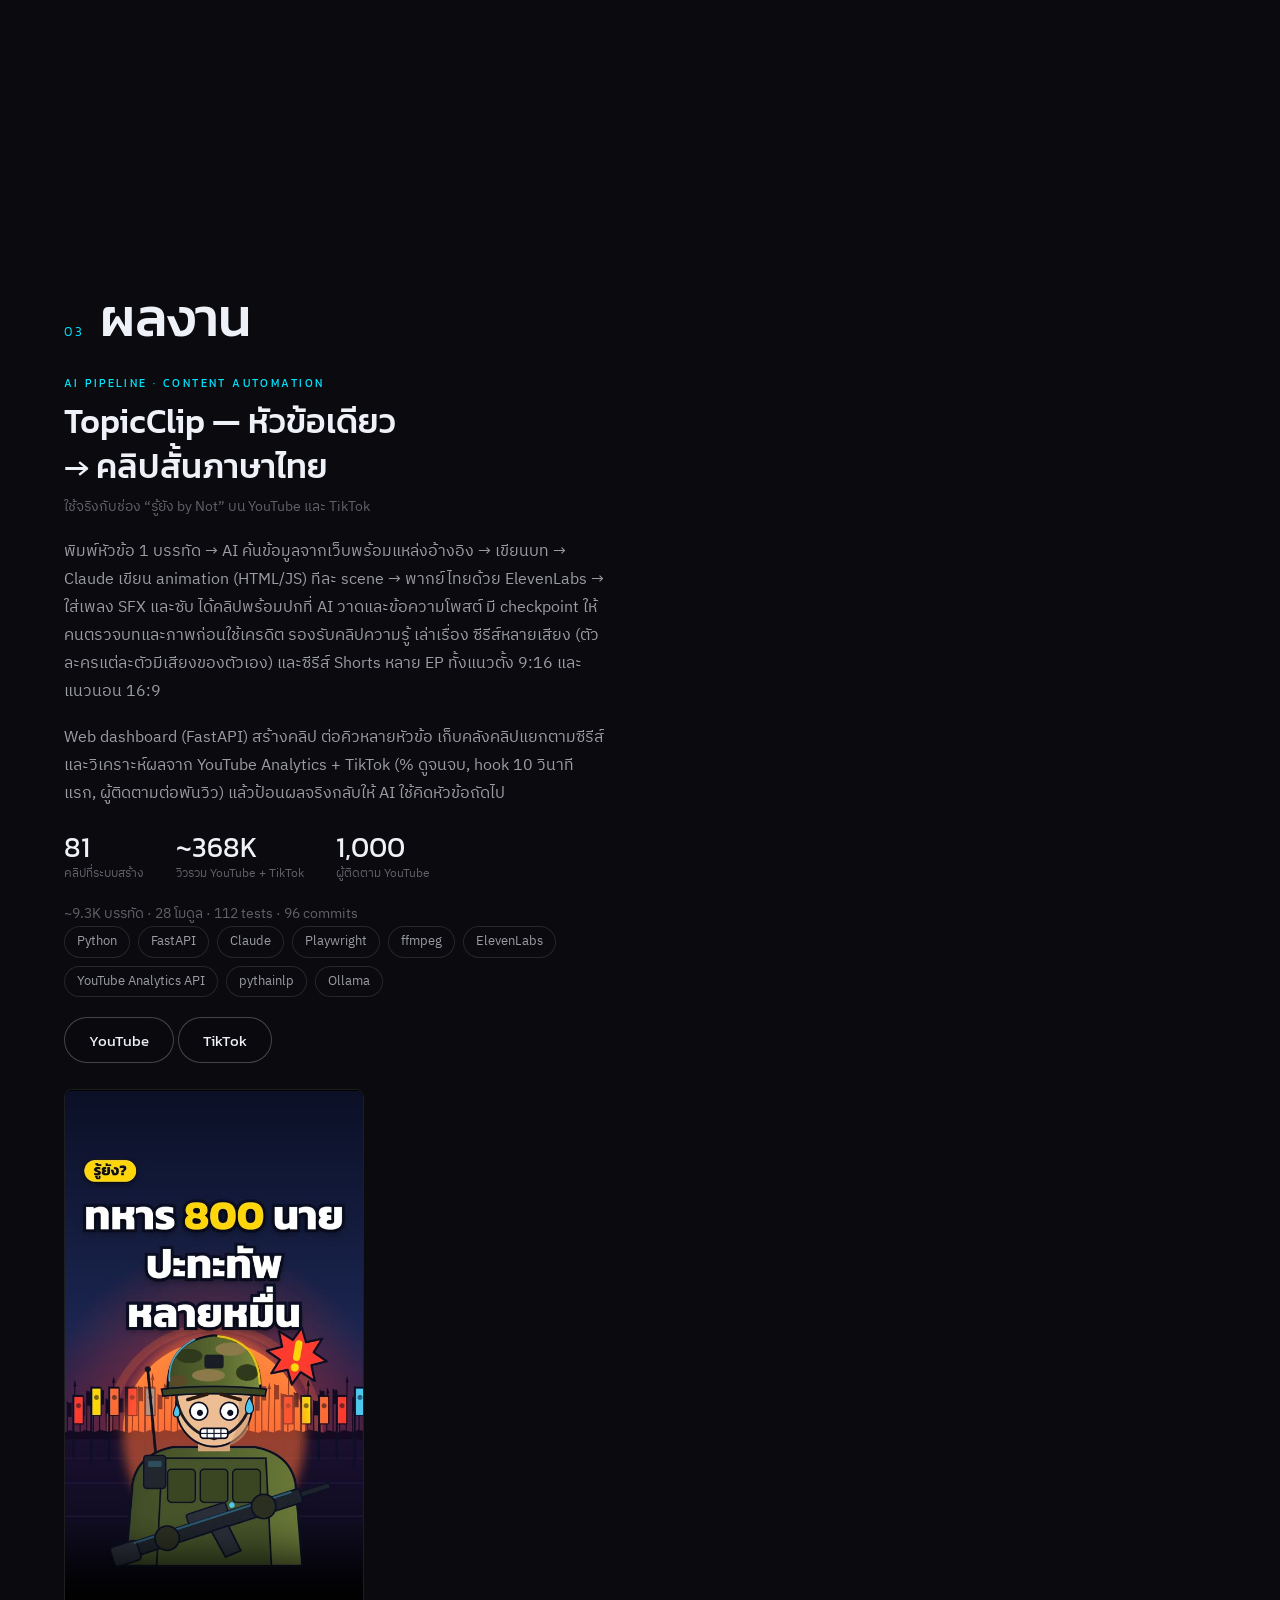
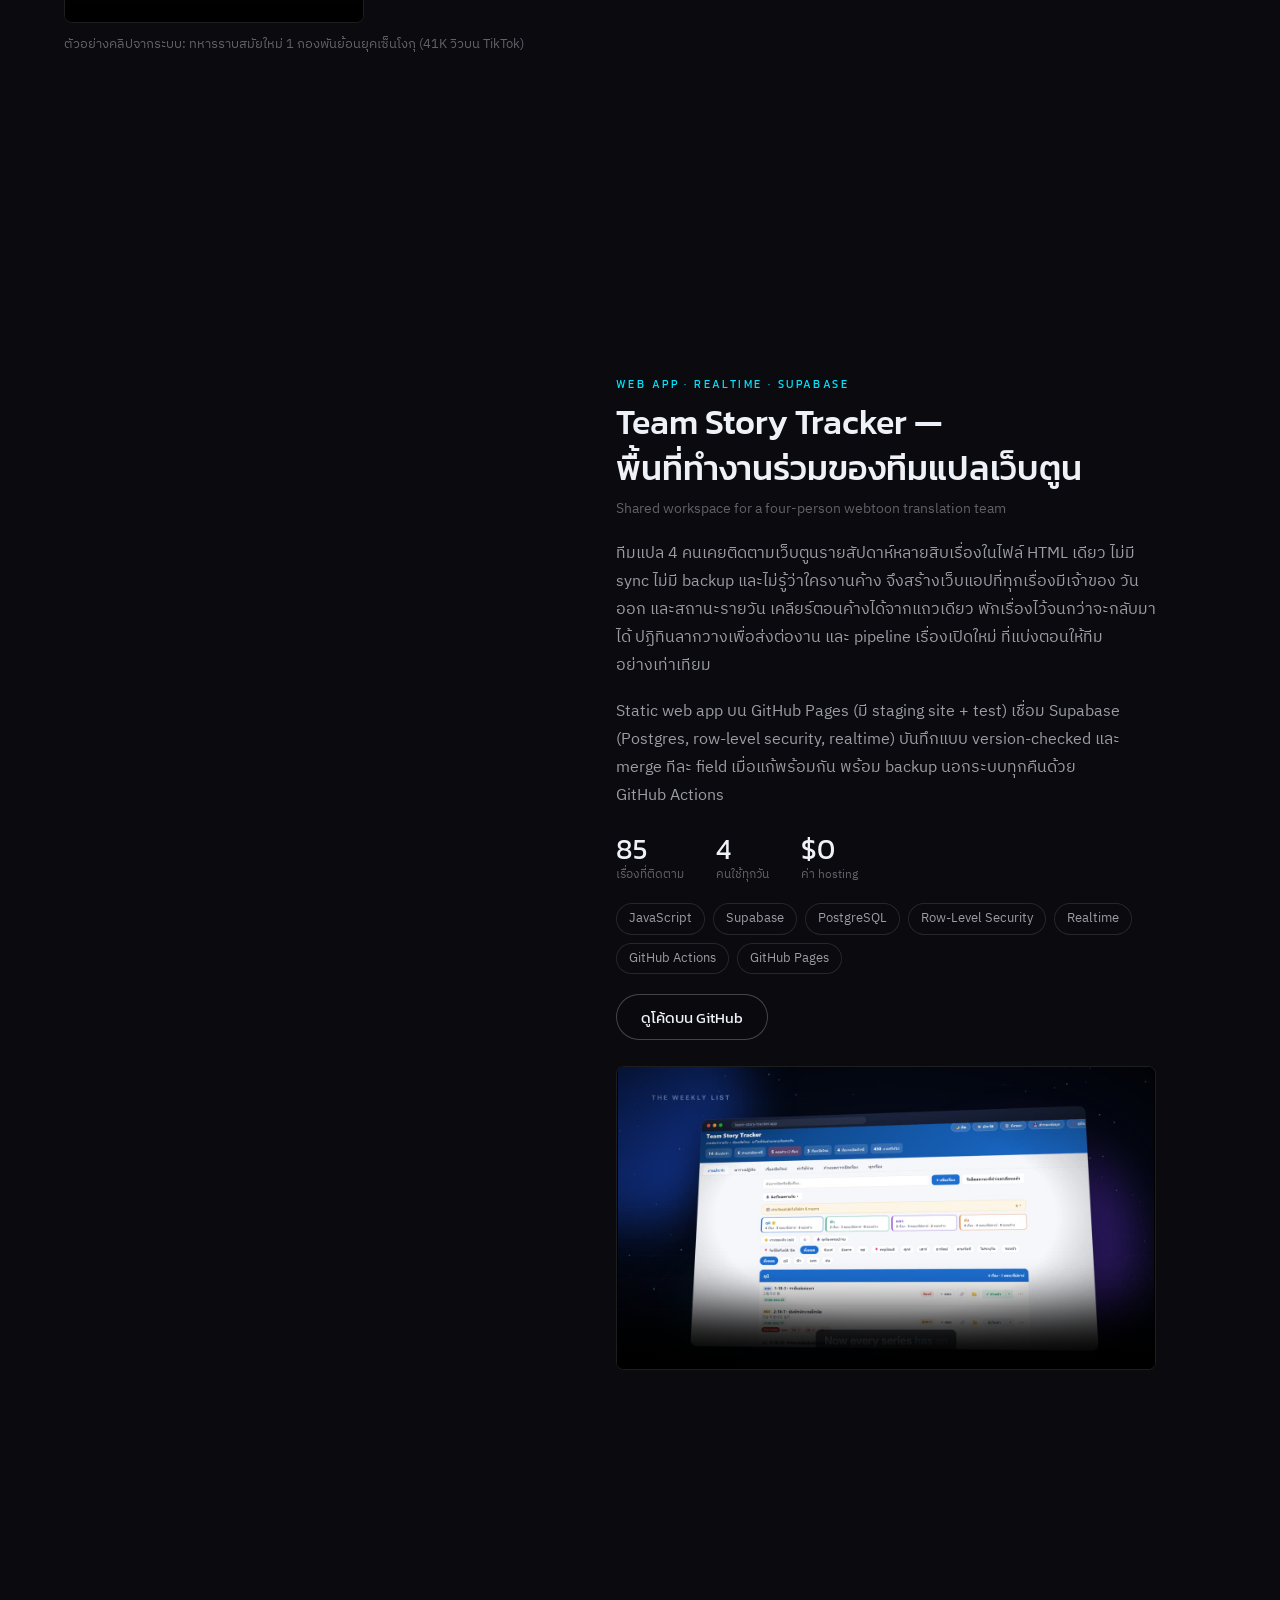
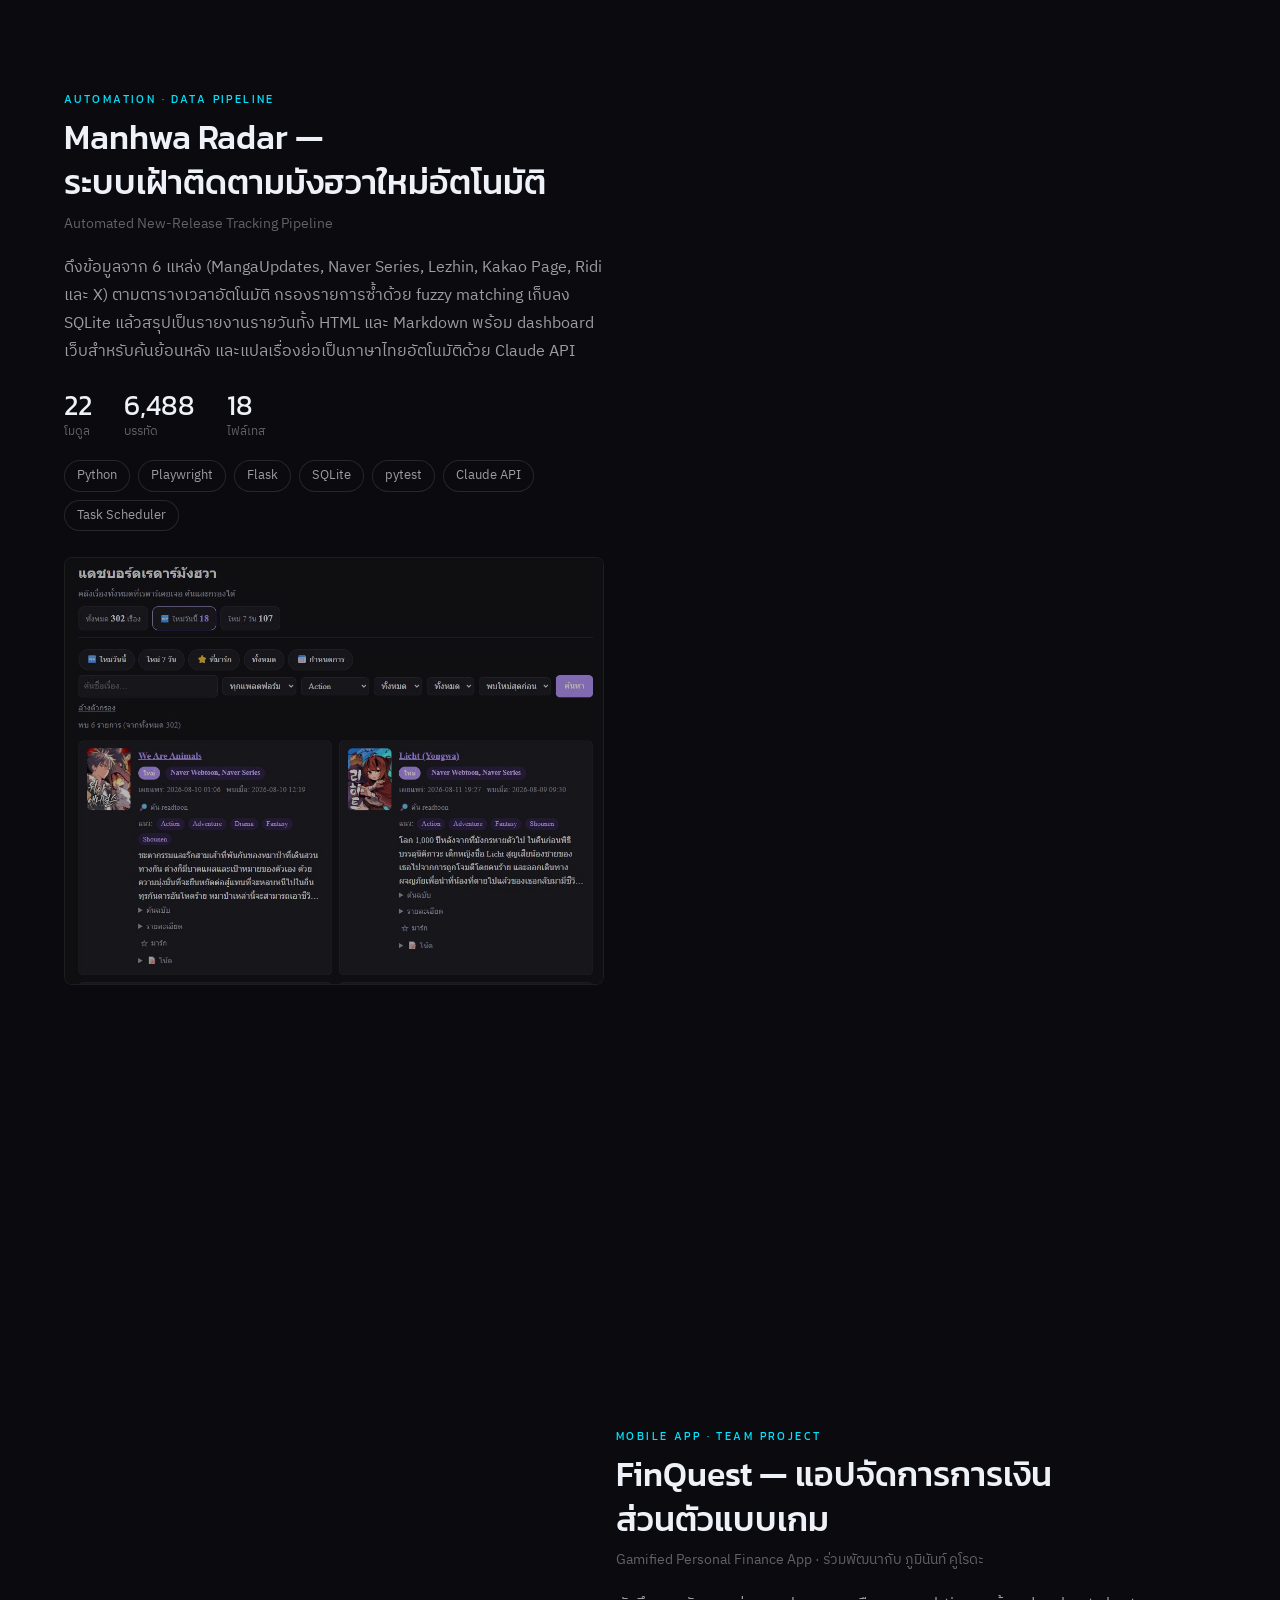
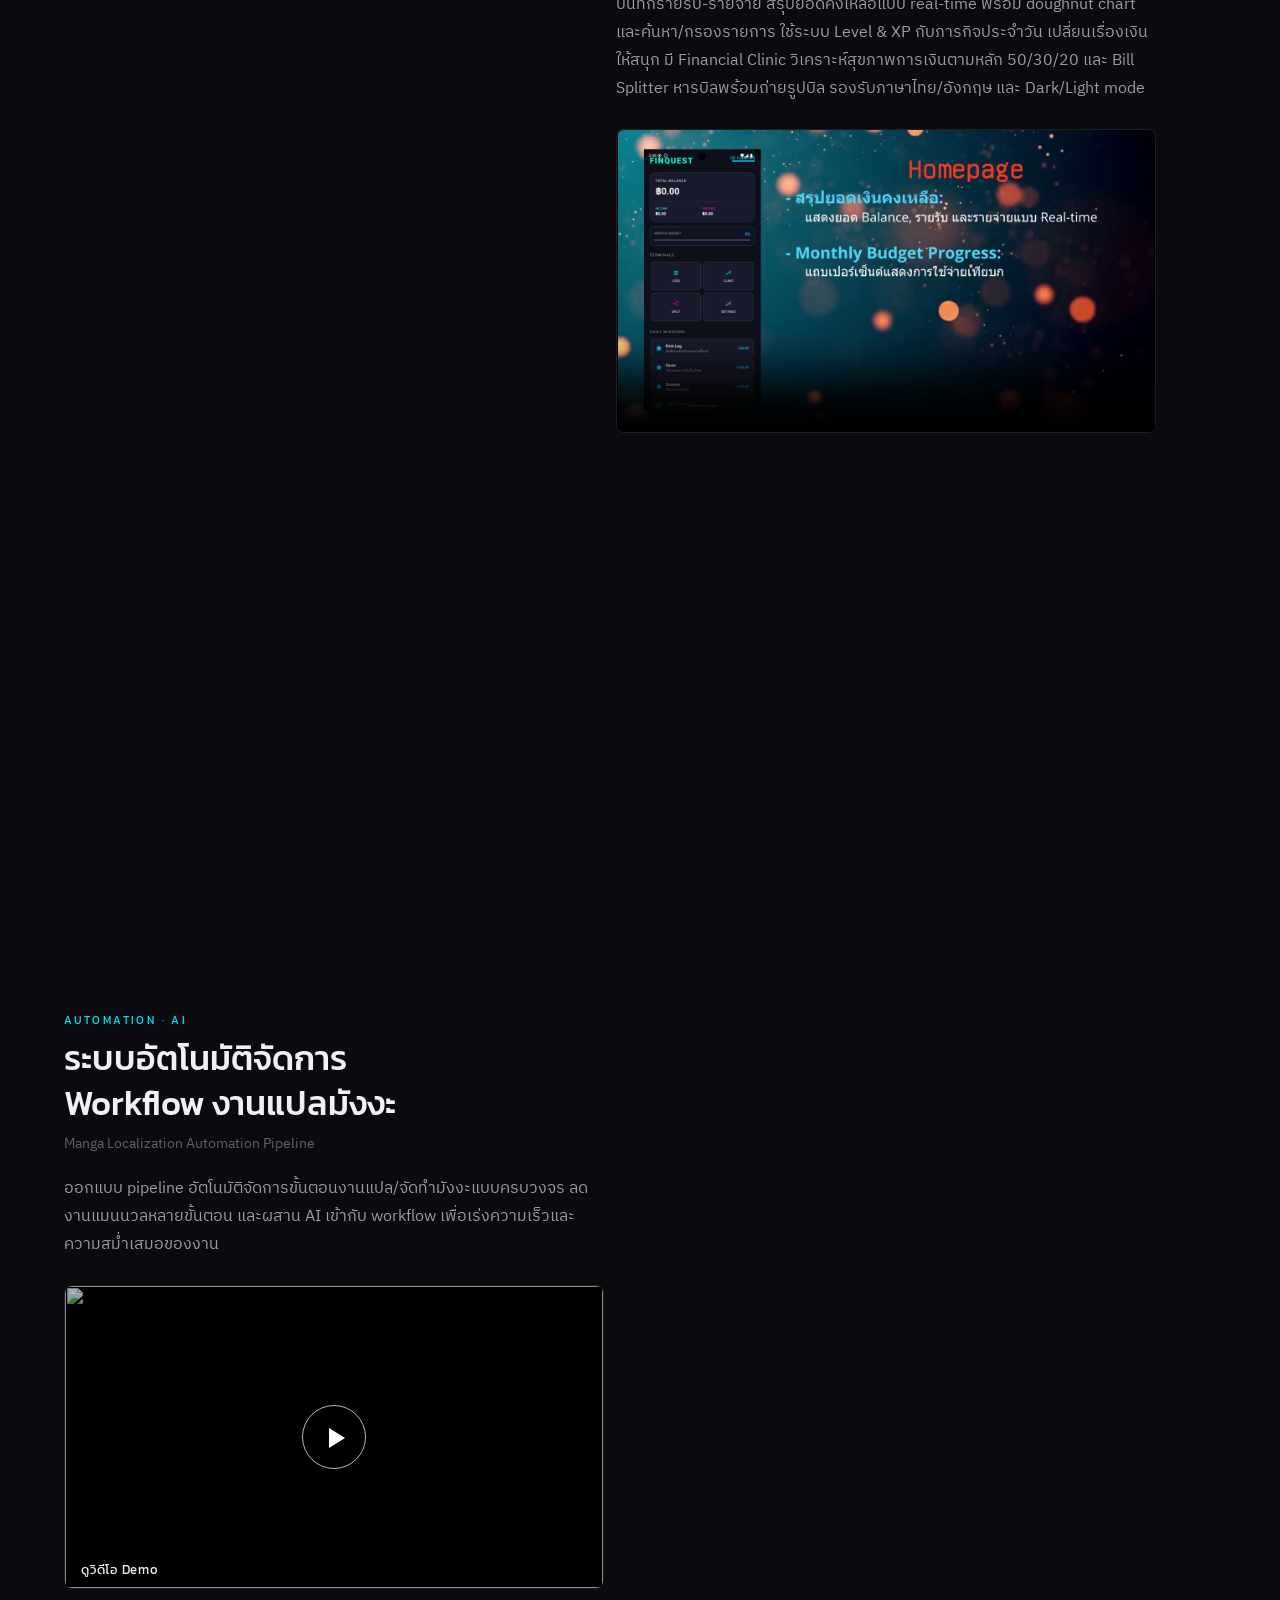
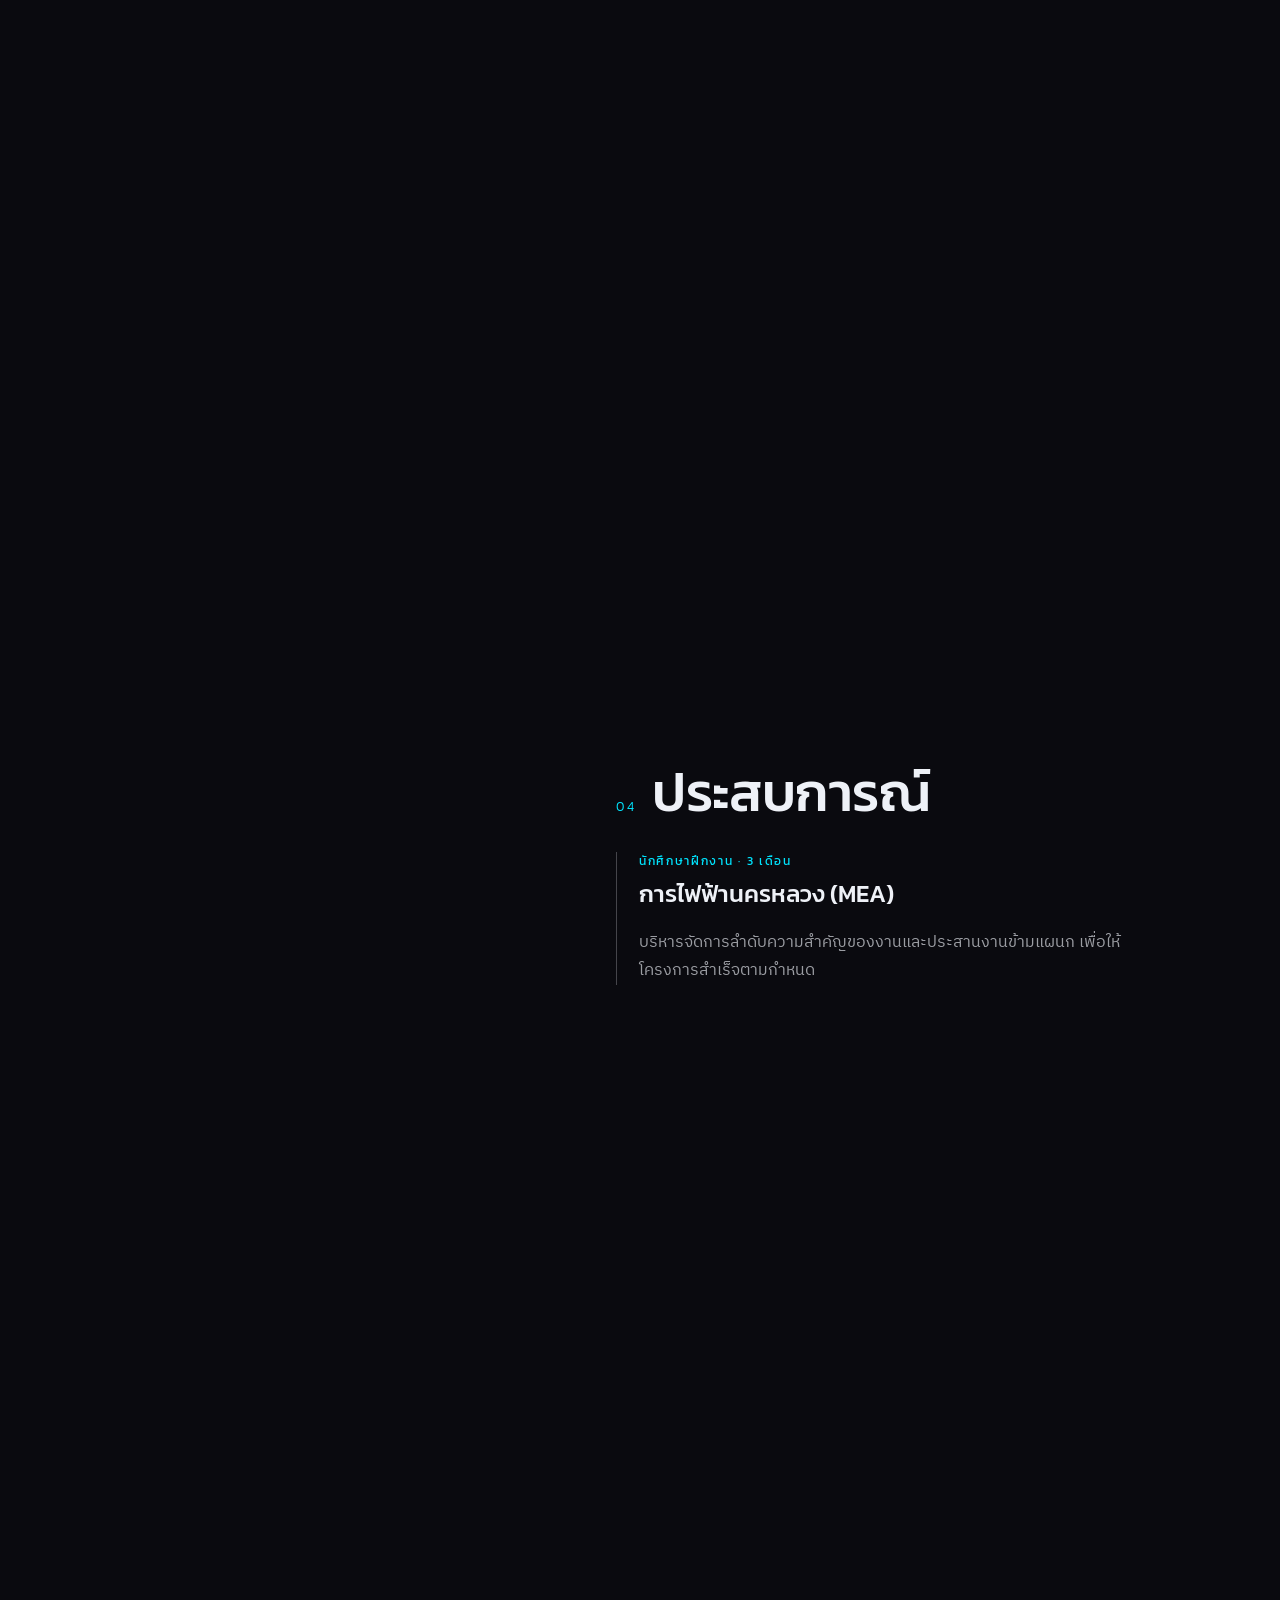
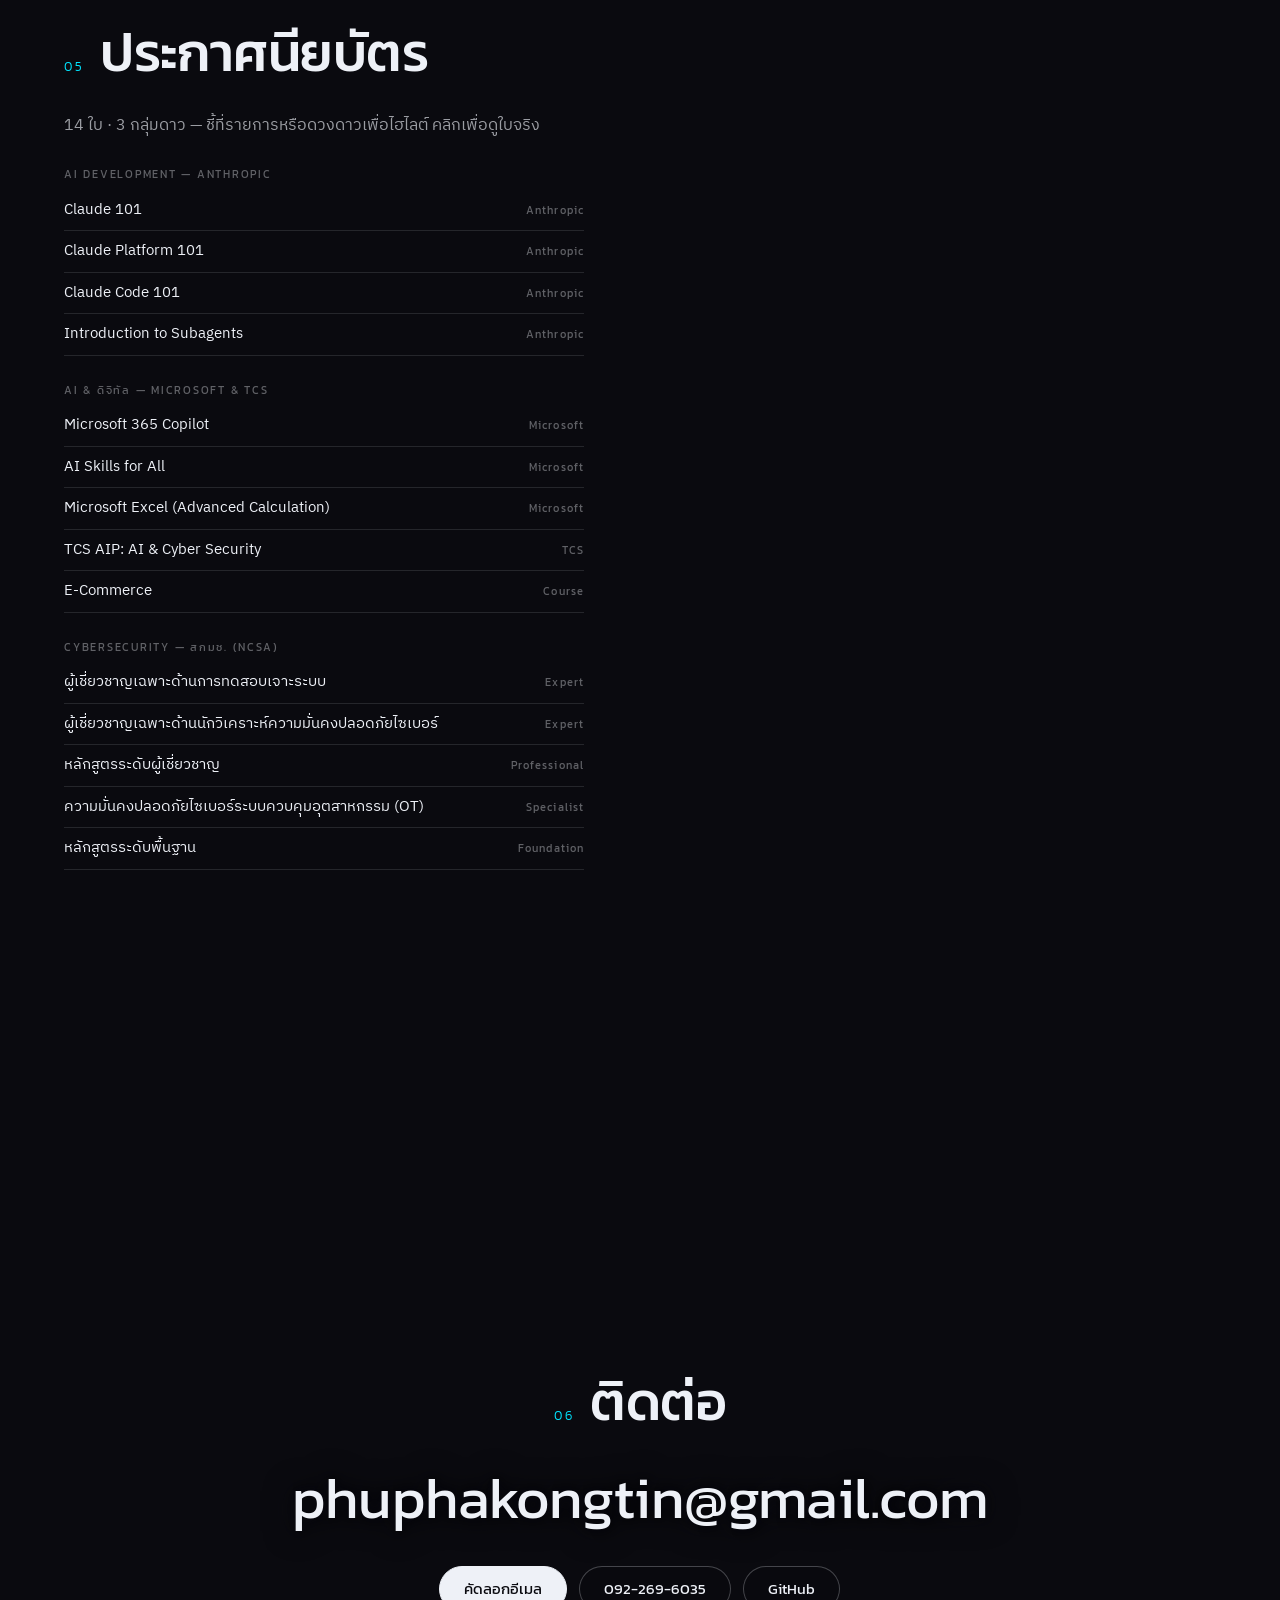
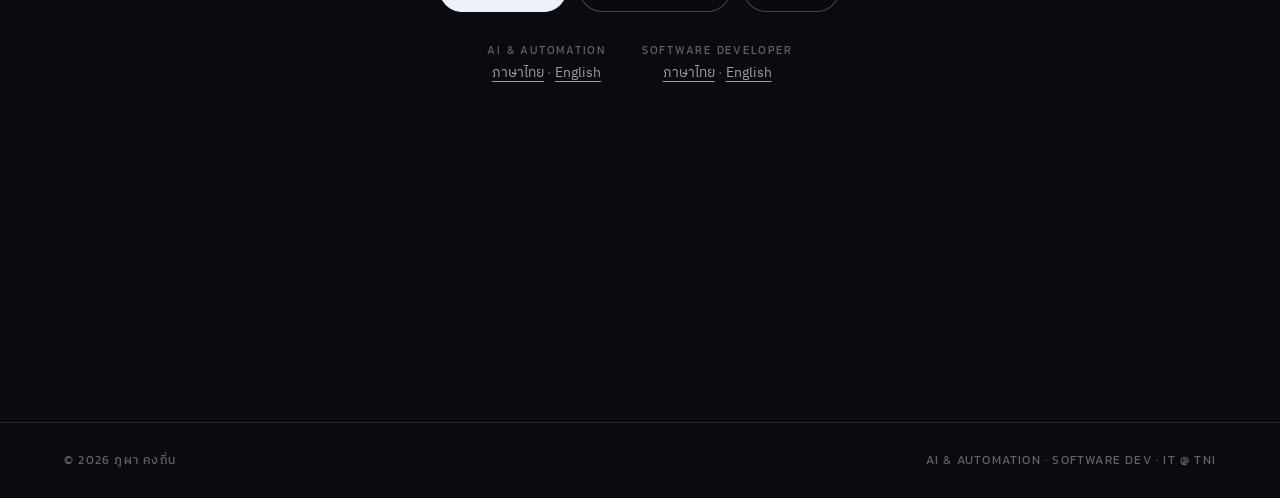
==== commit 3db19741: "Add TopicClip project (topic-to-short-video AI pipeline) - Lead project card: pipeline description, " ====
--- a/index.html
+++ b/index.html
@@ -112,8 +112,8 @@
       </div>
 
       <dl class="hero-stats intro" style="--i:5">
-        <div><dt>ผลงาน</dt><dd><span data-count="4">4</span></dd></div>
-        <div><dt><span class="nw">เรื่องที่ทีมติดตามทุกวัน</span></dt><dd><span data-count="85">85</span></dd></div>
+        <div><dt>ผลงาน</dt><dd><span data-count="5">5</span></dd></div>
+        <div><dt><span class="nw">วิวจากคลิปที่ระบบ AI สร้าง</span></dt><dd><span data-count="368">368</span>K</dd></div>
         <div><dt>ประกาศนียบัตร</dt><dd><span data-count="14">14</span>+</dd></div>
       </dl>
 
@@ -181,6 +181,7 @@
             <li>AI App &amp; Agent Development</li>
             <li><span class="nw">Power Automate</span></li>
             <li><span class="nw">Microsoft 365 Copilot</span></li>
+            <li>ElevenLabs TTS</li>
             <li>Local LLM (Ollama, <span class="nw">LM Studio</span>)</li>
           </ul>
           <p class="skill-tools"><span>เครื่องมือ &amp; โมเดล</span> Claude&nbsp;· <span class="nw">Claude Code&nbsp;·</span> Google Antigravity&nbsp;· Gemini&nbsp;· OpenClaw</p>
@@ -195,7 +196,7 @@
             <li>HTML / CSS</li>
             <li>Java (<span class="nw">Android Studio</span>)</li>
           </ul>
-          <p class="skill-tools"><span>Frameworks &amp; Tools</span> Flask&nbsp;· Playwright&nbsp;· Supabase (Realtime, RLS)&nbsp;· pytest&nbsp;· Git&nbsp;· <span class="nw">GitHub Actions&nbsp;·</span> <span class="nw">GitHub Pages&nbsp;·</span> Bootstrap</p>
+          <p class="skill-tools"><span>Frameworks &amp; Tools</span> FastAPI&nbsp;· Flask&nbsp;· Playwright&nbsp;· Supabase (Realtime, RLS)&nbsp;· pytest / unittest&nbsp;· ffmpeg&nbsp;· Git&nbsp;· <span class="nw">GitHub Actions&nbsp;·</span> <span class="nw">GitHub Pages&nbsp;·</span> Bootstrap</p>
         </div>
 
         <div class="skill-group reveal">
@@ -228,12 +229,51 @@
     <!-- ===================== 03 PROJECTS ===================== -->
     <section id="projects" aria-labelledby="projects-title">
 
-      <article class="section" id="story-tracker" data-formation="3" data-side="left" data-name="ผลงาน" data-index="03">
+      <article class="section" id="topicclip" data-formation="3" data-side="left" data-name="ผลงาน" data-index="03">
         <div class="section-inner">
           <header class="section-head reveal">
             <span class="section-index">03</span>
             <h2 id="projects-title">ผลงาน</h2>
           </header>
+
+          <p class="project-tag reveal">AI Pipeline&nbsp;· Content Automation</p>
+          <h3 class="project-title reveal">TopicClip&nbsp;— <span class="nw">หัวข้อเดียว</span> → <span class="nw">คลิปสั้นภาษาไทย</span></h3>
+          <p class="project-sub reveal">ใช้จริงกับช่อง “รู้ยัง by Not” บน YouTube และ TikTok</p>
+          <p class="body reveal">
+            พิมพ์หัวข้อ 1 บรรทัด → AI ค้นข้อมูลจากเว็บพร้อมแหล่งอ้างอิง → เขียนบท → Claude เขียน animation (HTML/JS)
+            <span class="nw">ทีละ scene</span> → พากย์ไทยด้วย ElevenLabs → ใส่เพลง SFX และซับ ได้คลิปพร้อมปกที่ AI วาดและข้อความโพสต์
+            มี checkpoint ให้คนตรวจบทและภาพก่อนใช้เครดิต รองรับคลิปความรู้ เล่าเรื่อง ซีรีส์หลายเสียง
+            (ตัวละครแต่ละตัวมีเสียงของตัวเอง) และซีรีส์ Shorts หลาย EP ทั้งแนวตั้ง 9:16 และแนวนอน 16:9
+          </p>
+          <p class="body reveal">
+            Web dashboard (FastAPI) สร้างคลิป ต่อคิวหลายหัวข้อ เก็บคลังคลิปแยกตามซีรีส์ และวิเคราะห์ผลจาก
+            <span class="nw">YouTube Analytics</span> + TikTok (% ดูจนจบ, hook 10 วินาทีแรก, ผู้ติดตามต่อพันวิว)
+            แล้วป้อนผลจริงกลับให้ AI ใช้คิด<span class="nw">หัวข้อถัดไป</span>
+          </p>
+          <dl class="metrics reveal">
+            <div><dd>81</dd><dt>คลิปที่ระบบสร้าง</dt></div>
+            <div><dd>~368K</dd><dt>วิวรวม YouTube + TikTok</dt></div>
+            <div><dd>1,000</dd><dt>ผู้ติดตาม YouTube</dt></div>
+          </dl>
+          <p class="project-sub reveal">~9.3K บรรทัด&nbsp;· 28 โมดูล&nbsp;· 112 tests&nbsp;· 96 commits</p>
+          <ul class="tags reveal">
+            <li>Python</li><li>FastAPI</li><li>Claude</li><li>Playwright</li><li>ffmpeg</li><li>ElevenLabs</li><li><span class="nw">YouTube Analytics API</span></li><li>pythainlp</li><li>Ollama</li>
+          </ul>
+          <p class="project-links reveal">
+            <a class="btn" href="https://www.youtube.com/@%E0%B8%A3%E0%B8%B9%E0%B9%89%E0%B8%A2%E0%B8%B1%E0%B8%87ByNot" target="_blank" rel="noopener">YouTube</a>
+            <a class="btn" href="https://www.tiktok.com/@rooyangbynot" target="_blank" rel="noopener">TikTok</a>
+          </p>
+          <div class="video video--vertical reveal">
+            <video controls preload="none" playsinline poster="projects/topicclip-poster.jpg" aria-label="ตัวอย่างคลิปที่ TopicClip สร้าง: ทหาร 800 นายปะทะทัพหลายหมื่น">
+              <source src="projects/topicclip-sample.mp4" type="video/mp4" />
+            </video>
+          </div>
+          <p class="video-caption reveal">ตัวอย่างคลิปจากระบบ: ทหารราบสมัยใหม่ 1 กองพันย้อนยุคเซ็นโงกุ (41K วิวบน TikTok)</p>
+        </div>
+      </article>
+
+      <article class="section" id="story-tracker" data-formation="4" data-side="right" data-name="ผลงาน" data-index="03">
+        <div class="section-inner">
           <p class="project-tag reveal">Web App · Realtime · Supabase</p>
           <h3 class="project-title reveal">Team Story Tracker&nbsp;— <span class="nw">พื้นที่ทำงานร่วม</span><span class="nw">ของทีมแปลเว็บตูน</span></h3>
           <p class="project-sub reveal">Shared workspace for a four-person webtoon translation team</p>
@@ -268,7 +308,7 @@
         </div>
       </article>
 
-      <article class="section" id="radar" data-formation="4" data-side="right" data-name="ผลงาน" data-index="03">
+      <article class="section" id="radar" data-formation="5" data-side="left" data-name="ผลงาน" data-index="03">
         <div class="section-inner">
           <p class="project-tag reveal">Automation&nbsp;· Data Pipeline</p>
           <h3 class="project-title reveal">Manhwa Radar&nbsp;— <span class="nw">ระบบเฝ้าติดตาม</span><span class="nw">มังฮวาใหม่อัตโนมัติ</span></h3>
@@ -293,7 +333,7 @@
         </div>
       </article>
 
-      <article class="section" id="finquest" data-formation="5" data-side="left" data-name="ผลงาน" data-index="03">
+      <article class="section" id="finquest" data-formation="6" data-side="right" data-name="ผลงาน" data-index="03">
         <div class="section-inner">
           <p class="project-tag reveal">Mobile App · Team Project</p>
           <h3 class="project-title reveal">FinQuest — <span class="nw">แอปจัดการการเงิน</span><span class="nw">ส่วนตัวแบบเกม</span></h3>
@@ -313,7 +353,7 @@
         </div>
       </article>
 
-      <article class="section" id="manga" data-formation="6" data-side="right" data-name="ผลงาน" data-index="03">
+      <article class="section" id="manga" data-formation="7" data-side="left" data-name="ผลงาน" data-index="03">
         <div class="section-inner">
 
           <p class="project-tag reveal">Automation&nbsp;· AI</p>
@@ -334,7 +374,7 @@
     </section>
 
     <!-- ===================== 04 EXPERIENCE ===================== -->
-    <section class="section" id="experience" data-formation="7" data-side="left" data-name="ประสบการณ์" data-index="04">
+    <section class="section" id="experience" data-formation="8" data-side="right" data-name="ประสบการณ์" data-index="04">
       <div class="section-inner">
         <header class="section-head reveal">
           <span class="section-index">04</span>
@@ -349,7 +389,7 @@
     </section>
 
     <!-- ===================== 05 CERTIFICATIONS ===================== -->
-    <section class="section section-certs" id="certs" data-formation="8" data-side="right" data-name="ประกาศนียบัตร" data-index="05">
+    <section class="section section-certs" id="certs" data-formation="9" data-side="left" data-name="ประกาศนียบัตร" data-index="05">
       <div class="section-inner">
         <header class="section-head reveal">
           <span class="section-index">05</span>
@@ -392,7 +432,7 @@
     </section>
 
     <!-- ===================== 06 CONTACT ===================== -->
-    <section class="section section-contact" id="contact" data-formation="9" data-side="center" data-name="ติดต่อ" data-index="06">
+    <section class="section section-contact" id="contact" data-formation="10" data-side="center" data-name="ติดต่อ" data-index="06">
       <div class="contact">
         <header class="section-head reveal">
           <span class="section-index">06</span>
--- a/css/main.css
+++ b/css/main.css
@@ -124,6 +124,9 @@
 .label > span { display: block; transform: translate(-50%, -100%); }
 .label--left > span { transform: translate(calc(-100% - 14px), -50%); }
 .label--right > span { transform: translate(14px, -50%); }
+/* Mirrored formations swap which side edge labels hang from. */
+.label--left.is-mirrored > span { transform: translate(14px, -50%); }
+.label--right.is-mirrored > span { transform: translate(calc(-100% - 14px), -50%); }
 .label--major { color: var(--fg); font-size: 12px; }
 .label--major > span::before {
   content: '';
@@ -769,6 +772,8 @@
   cursor: pointer;
 }
 .video { aspect-ratio: 16 / 9; }
+.video--vertical { aspect-ratio: 9 / 16; width: min(100%, 300px); }
+.video-caption { margin: 10px 0 0; font-size: 13px; color: var(--faint); }
 .video img, .shot img {
   width: 100%;
   height: 100%;
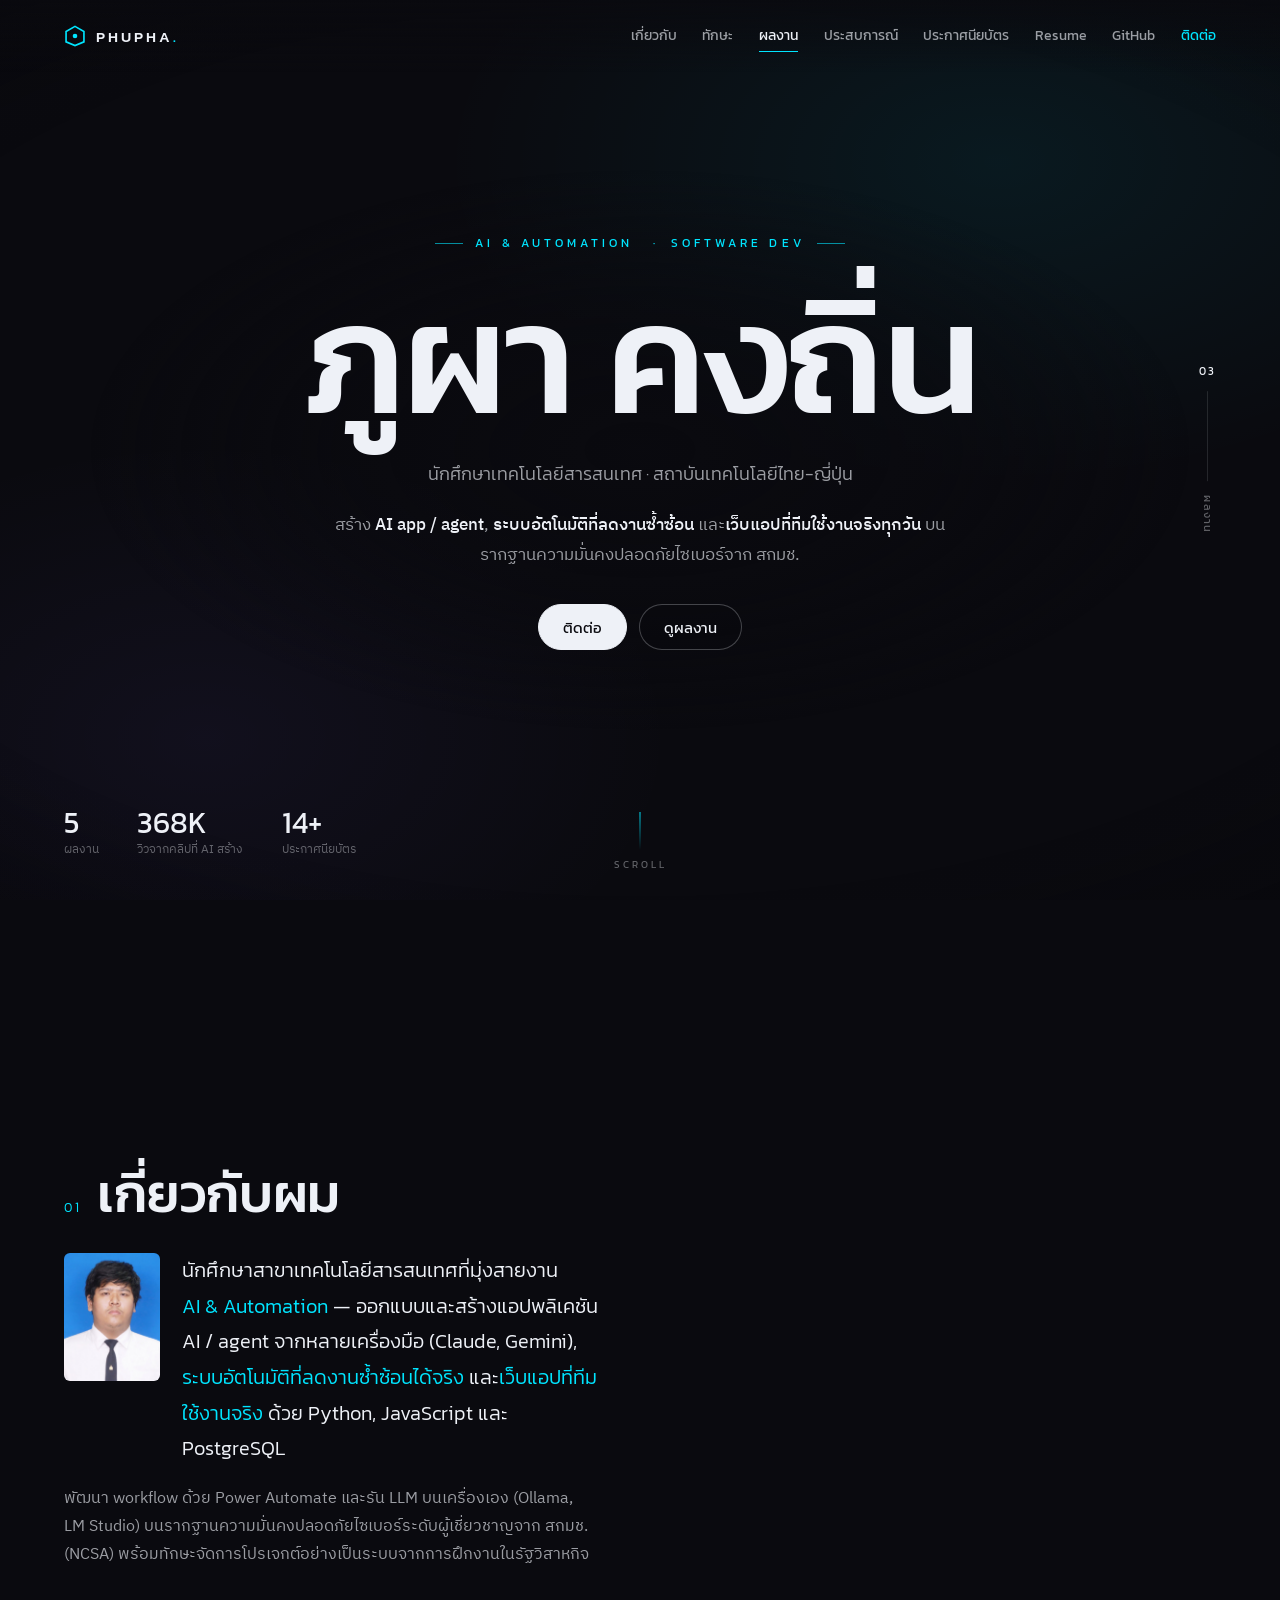
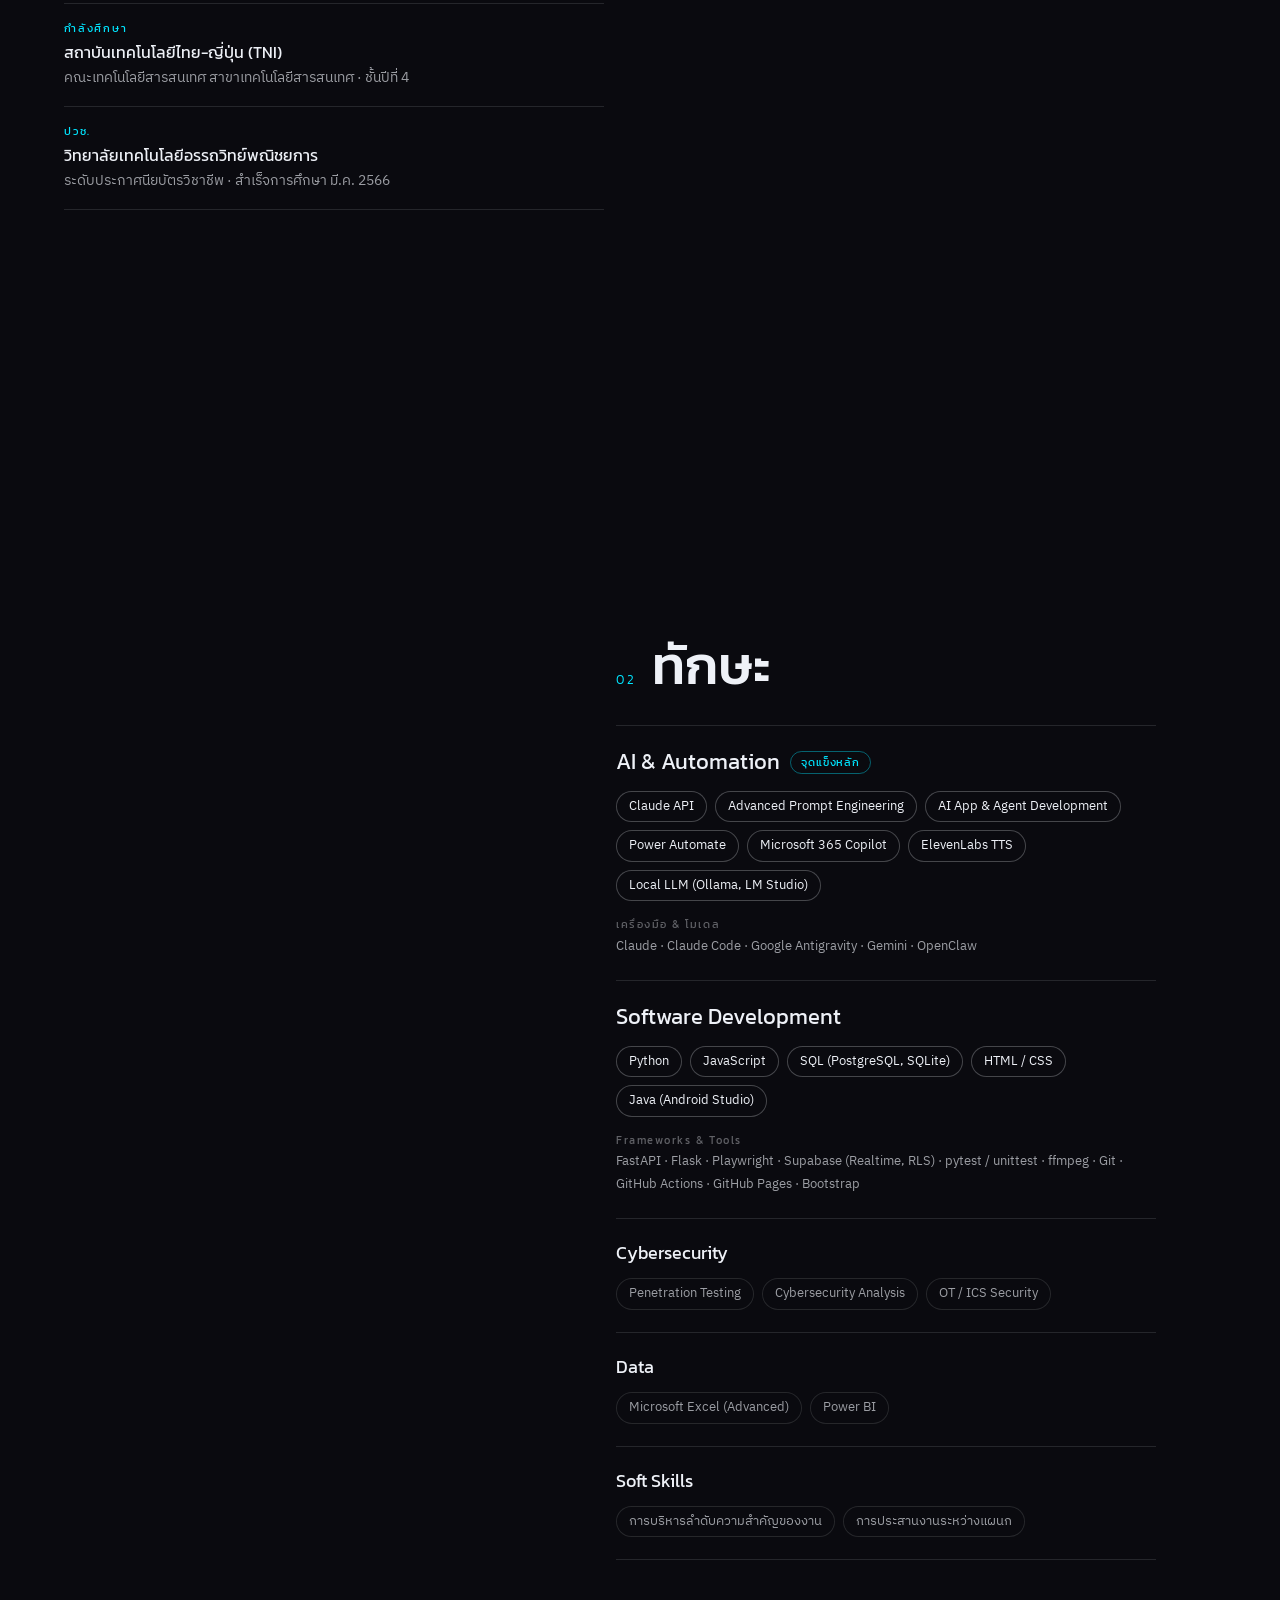
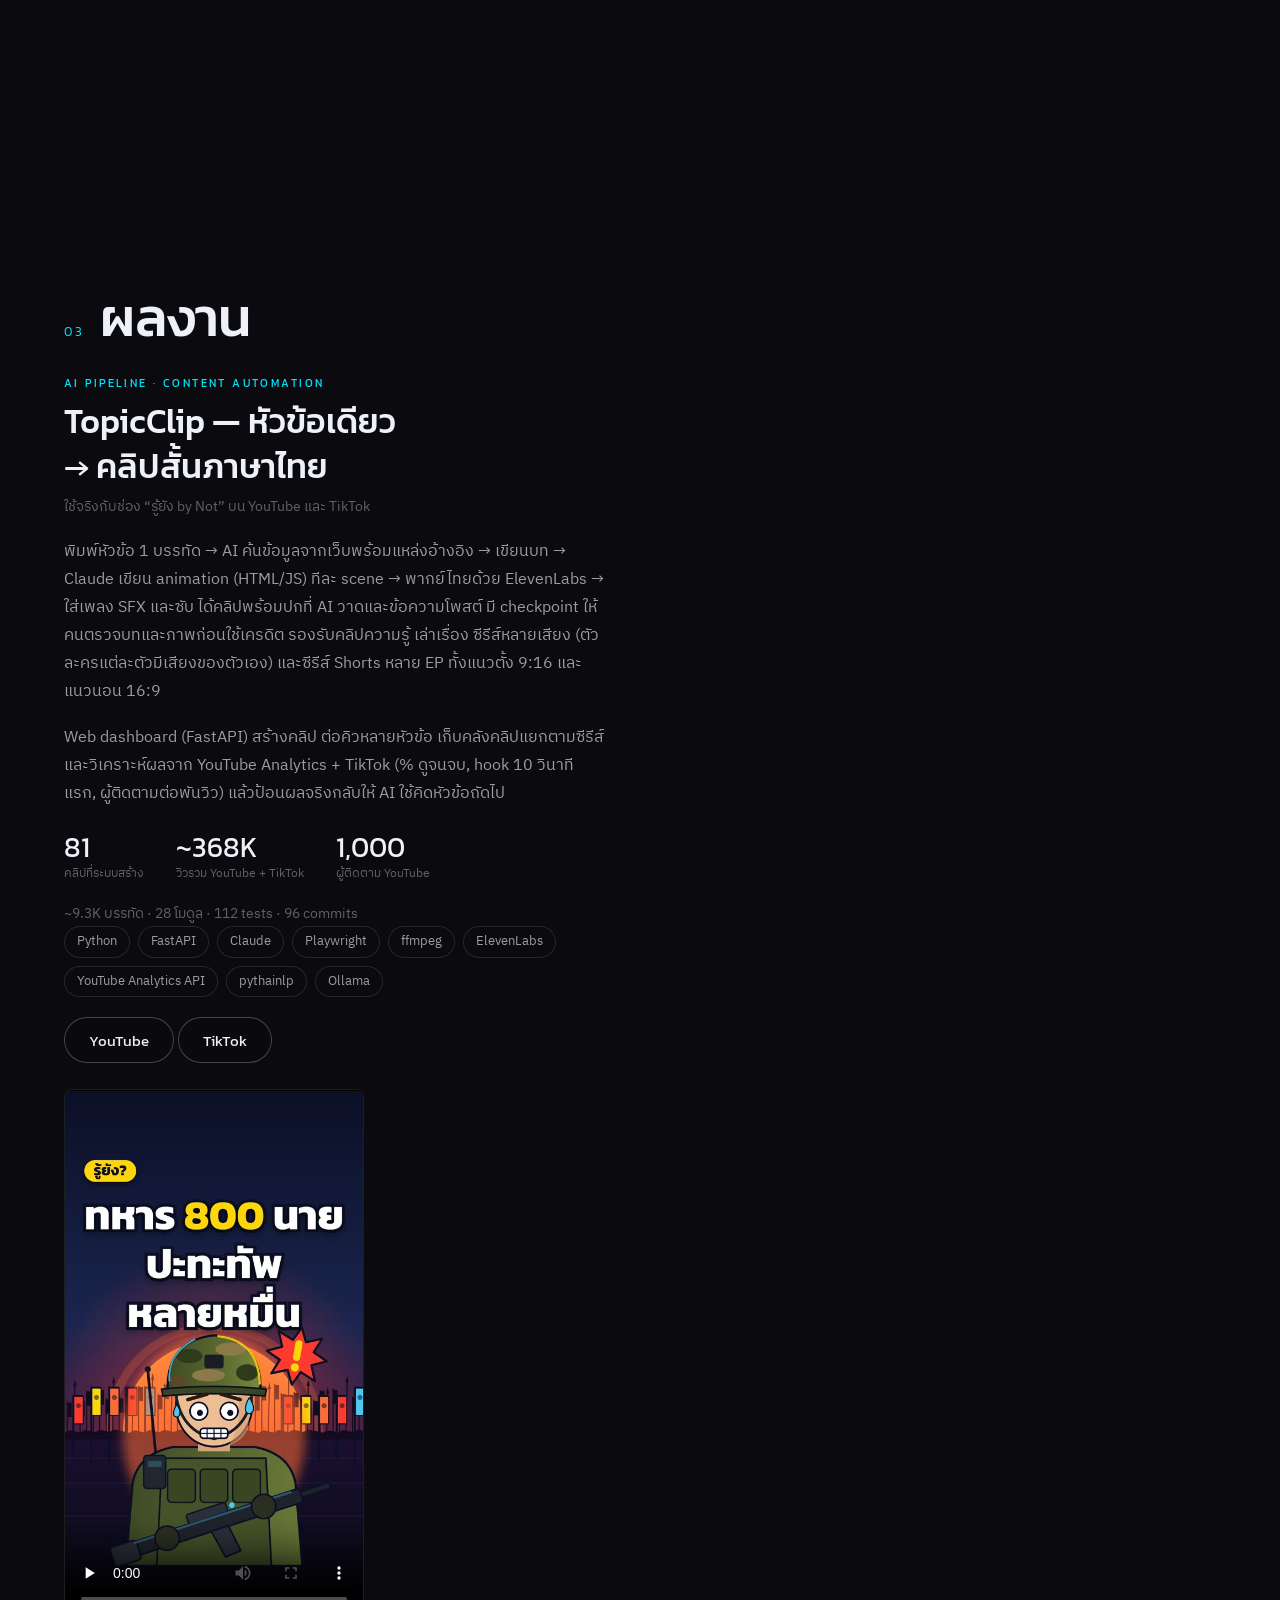
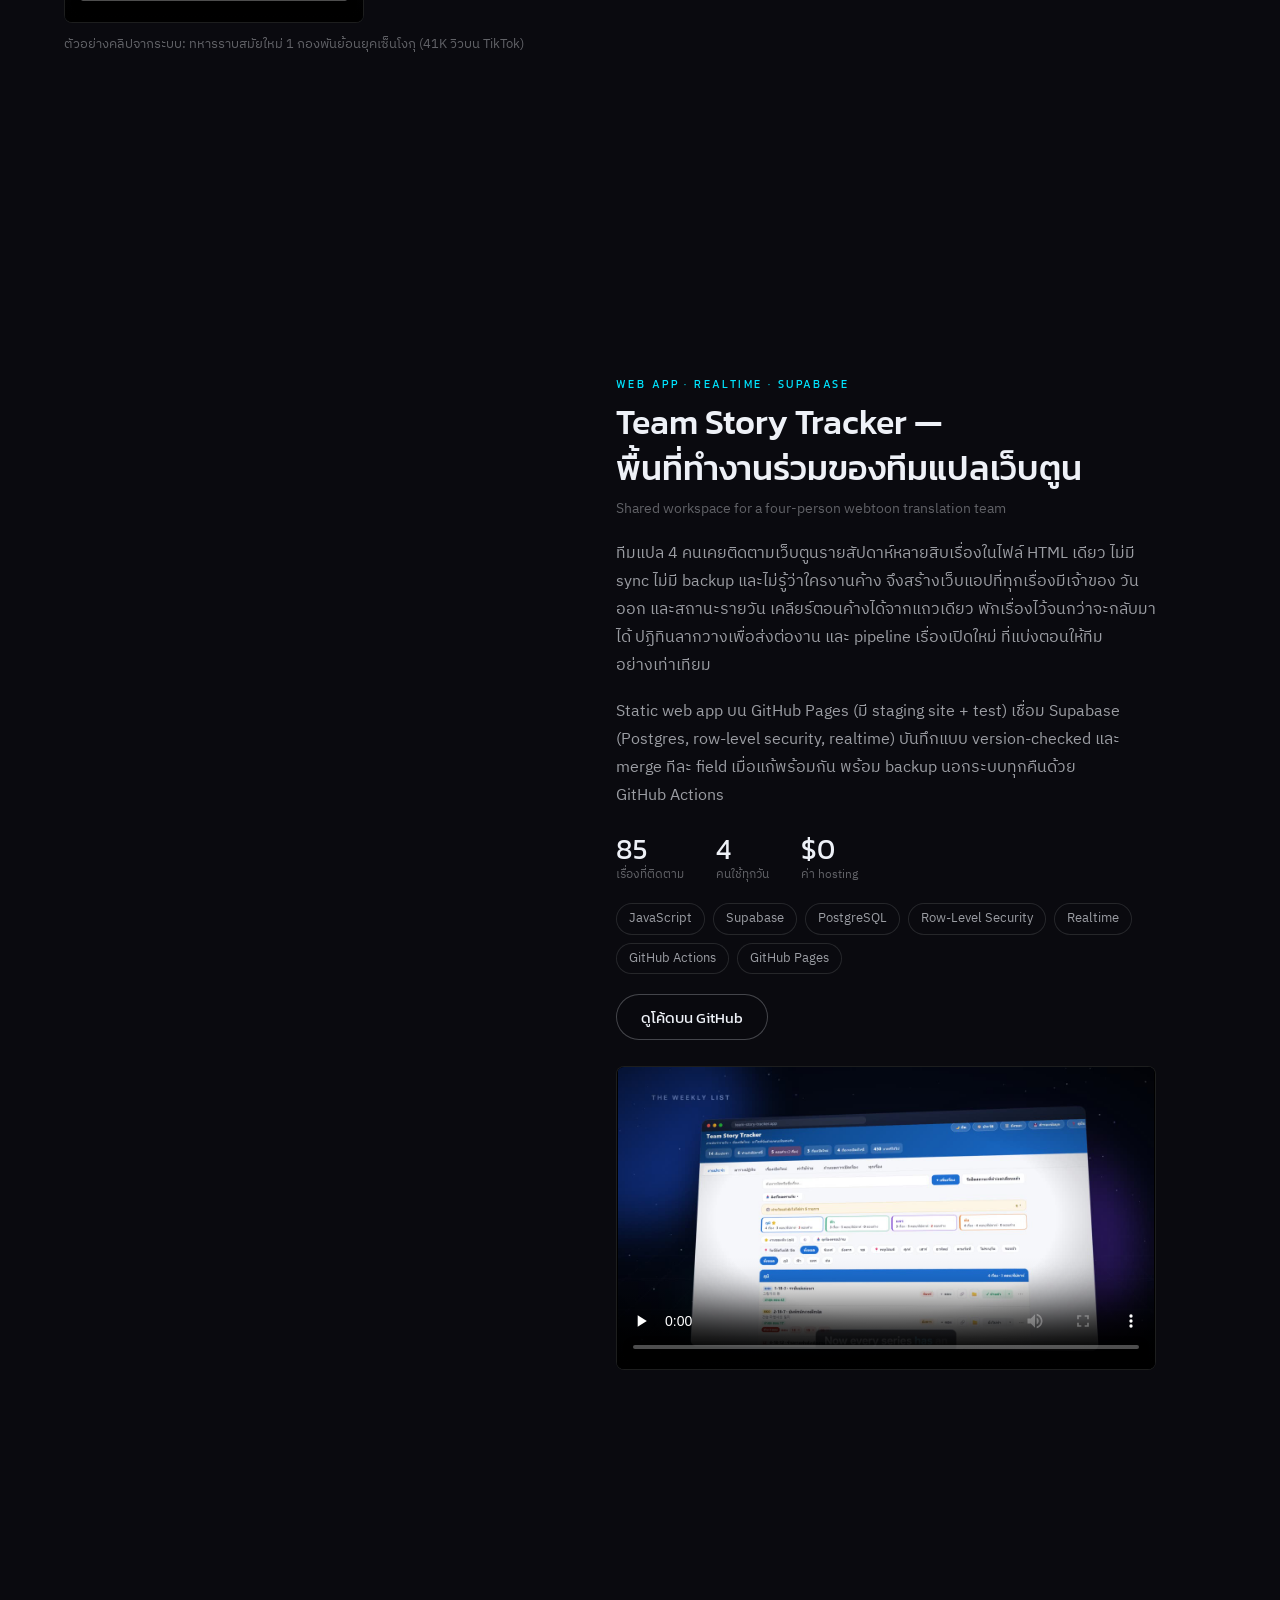
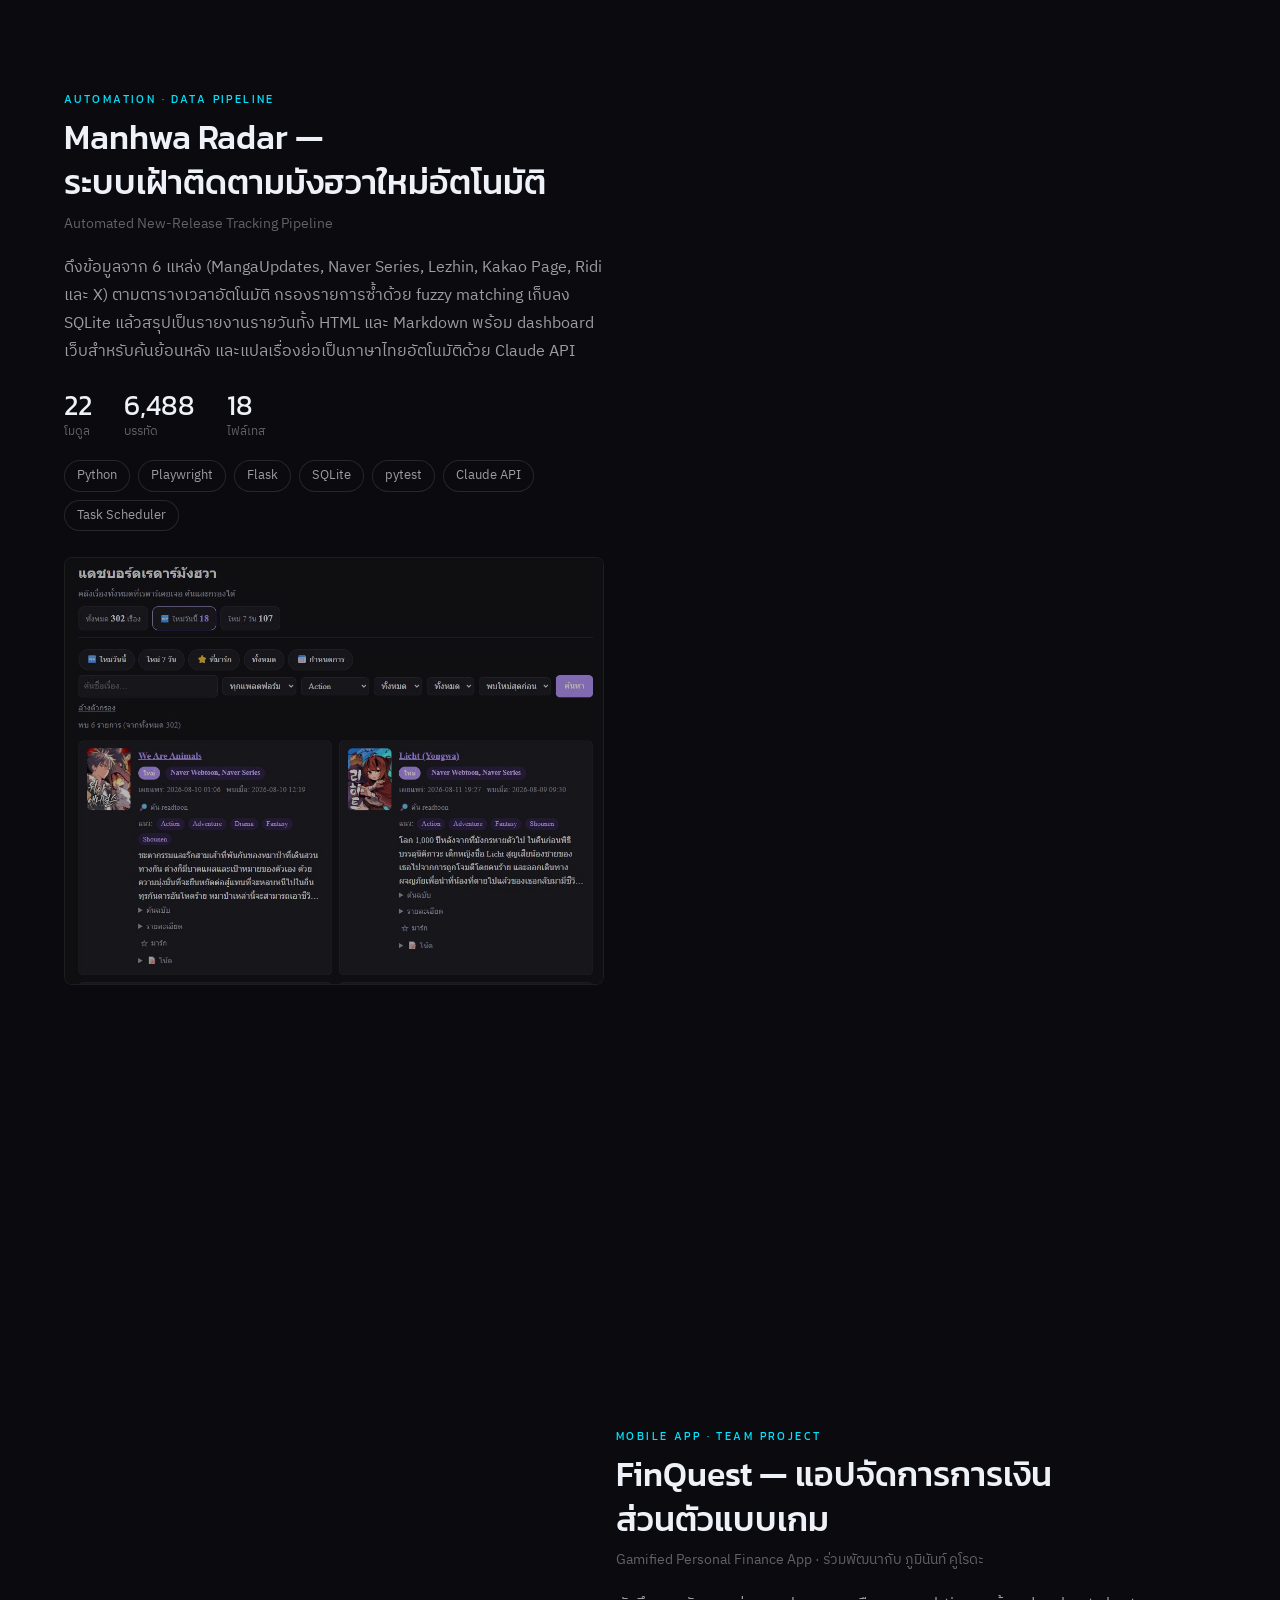
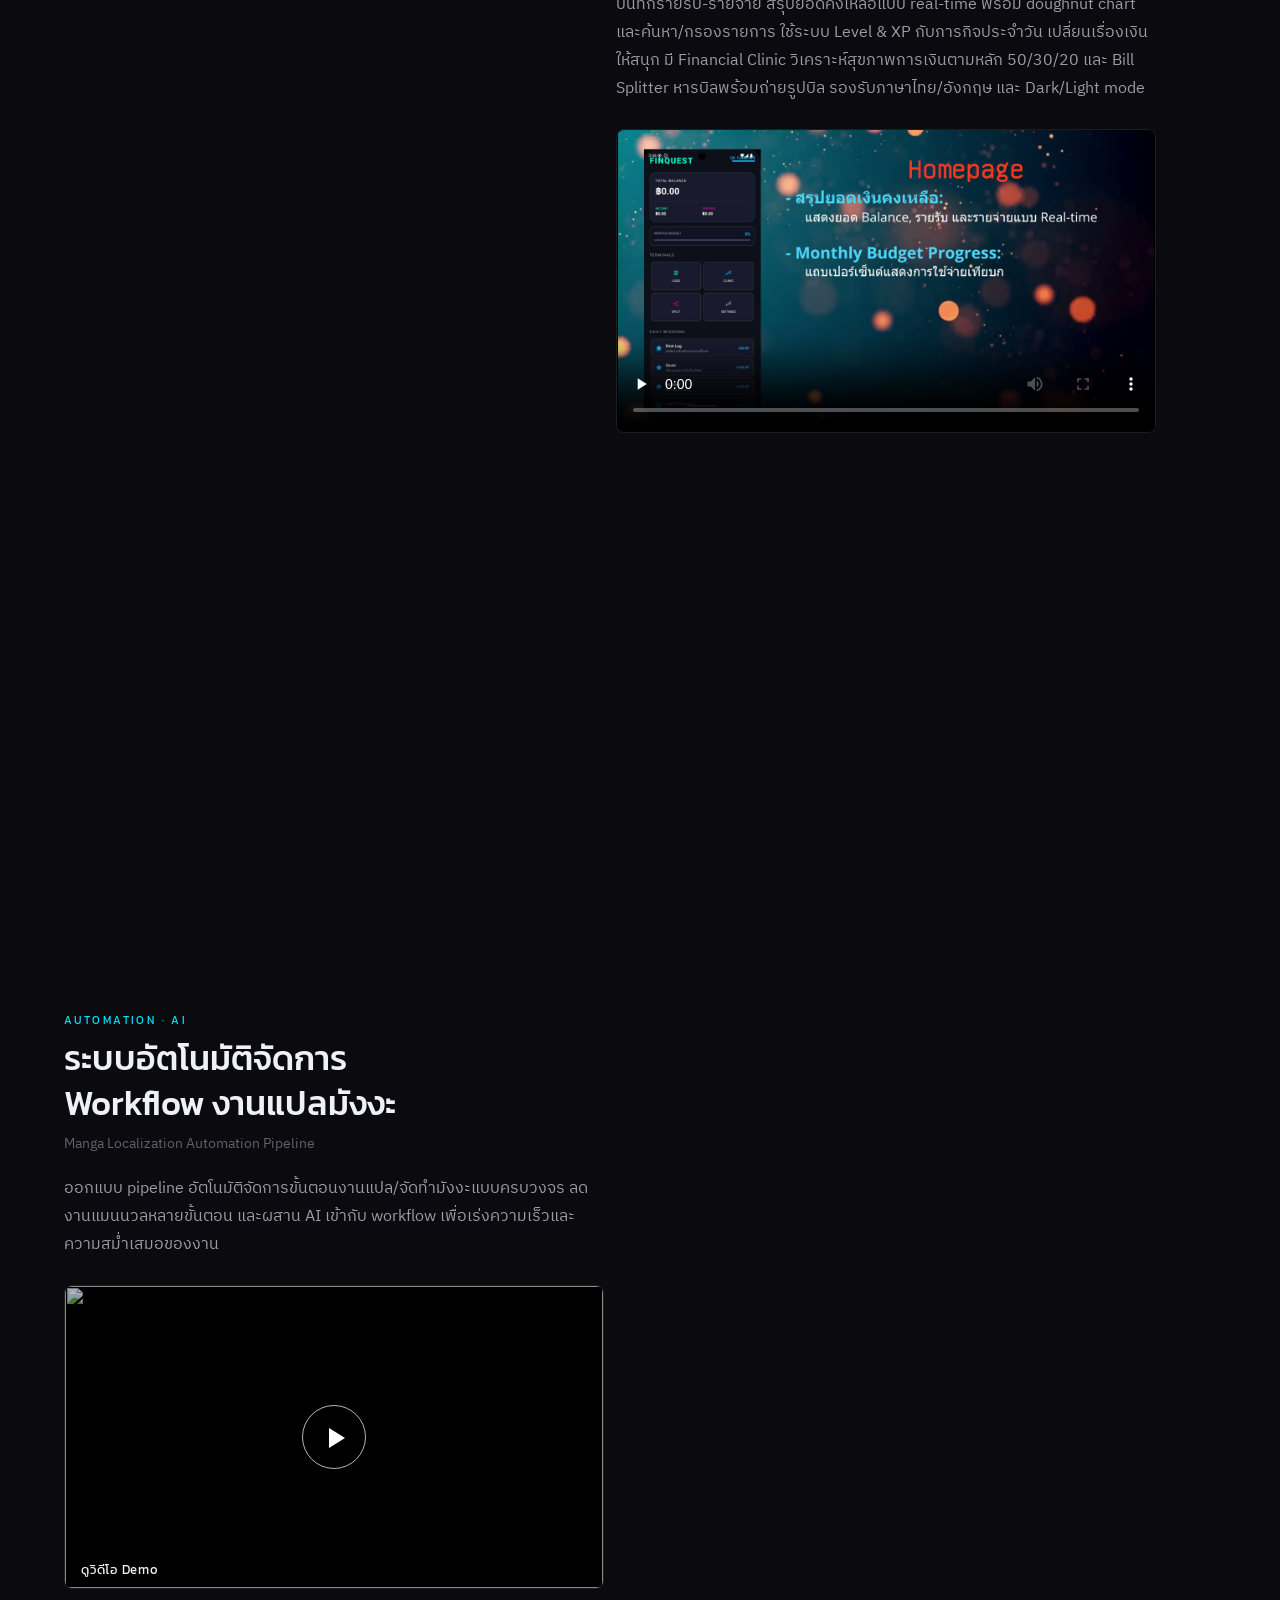
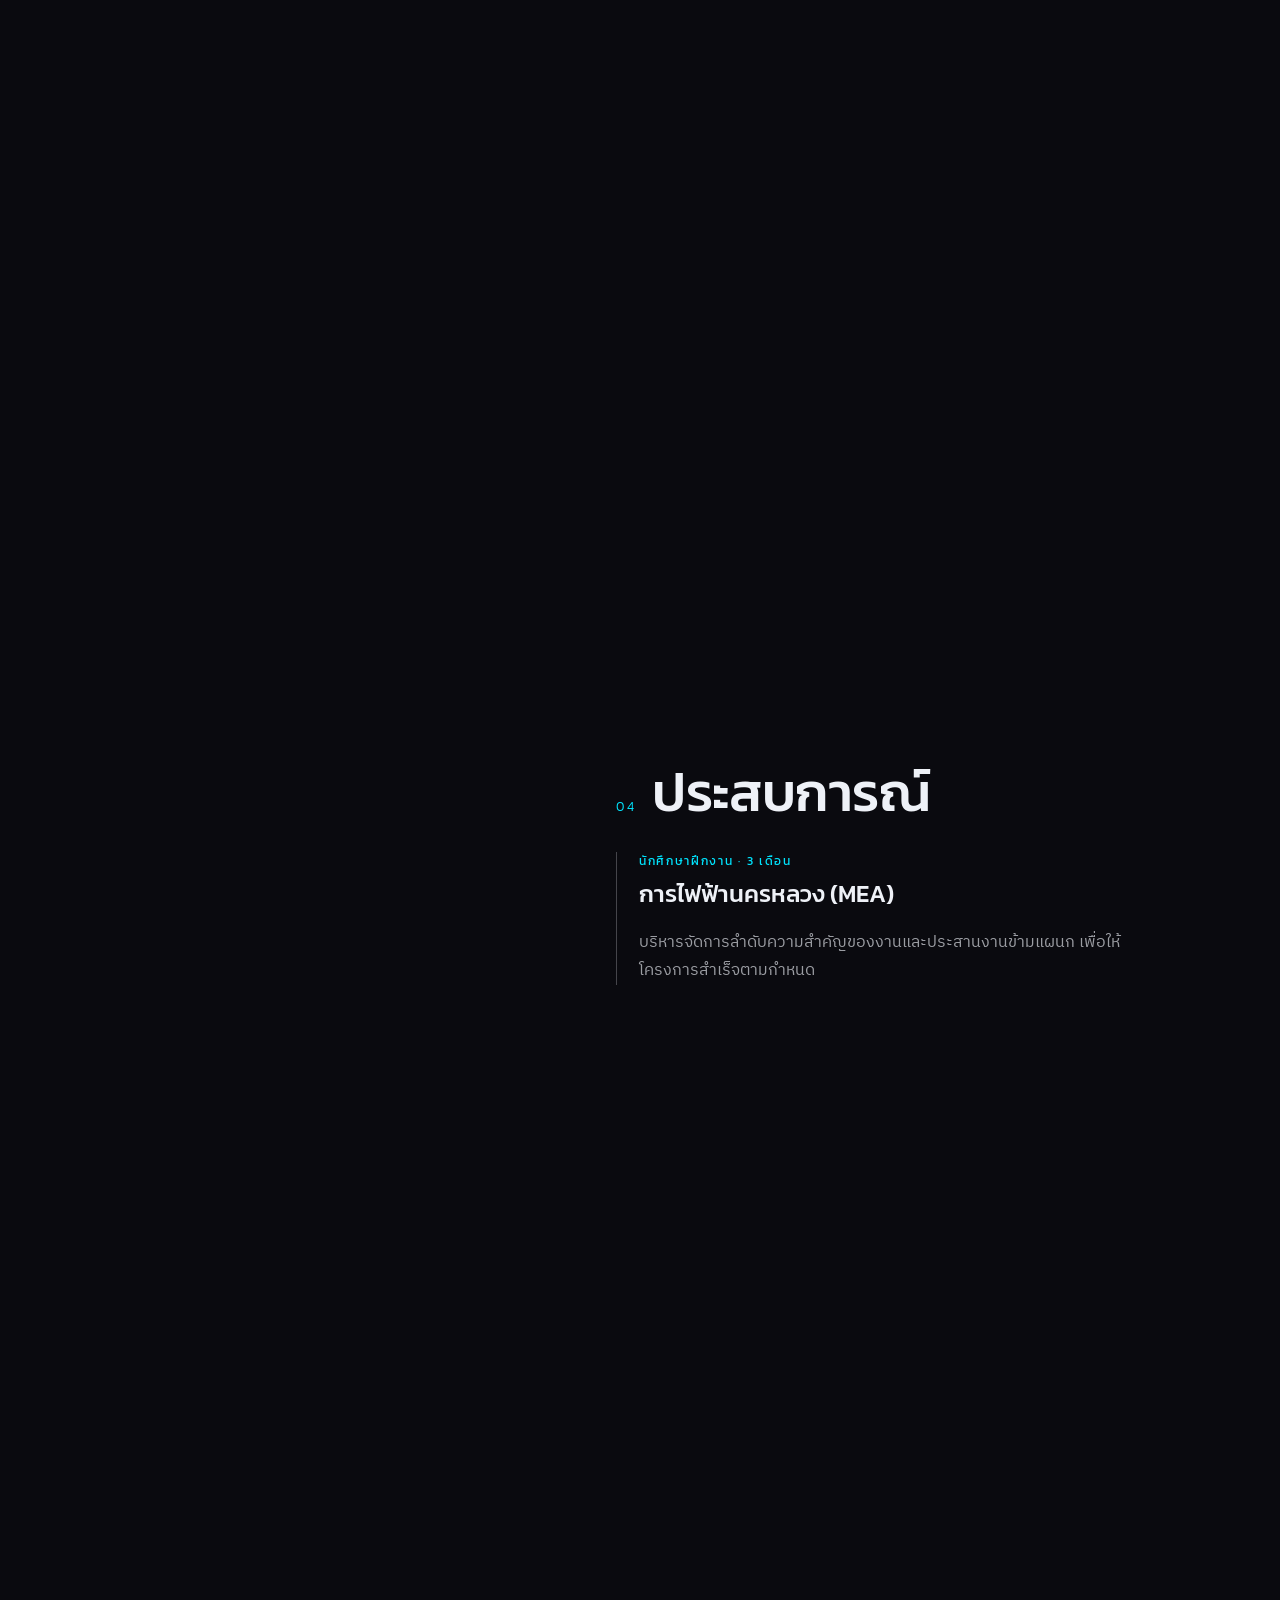
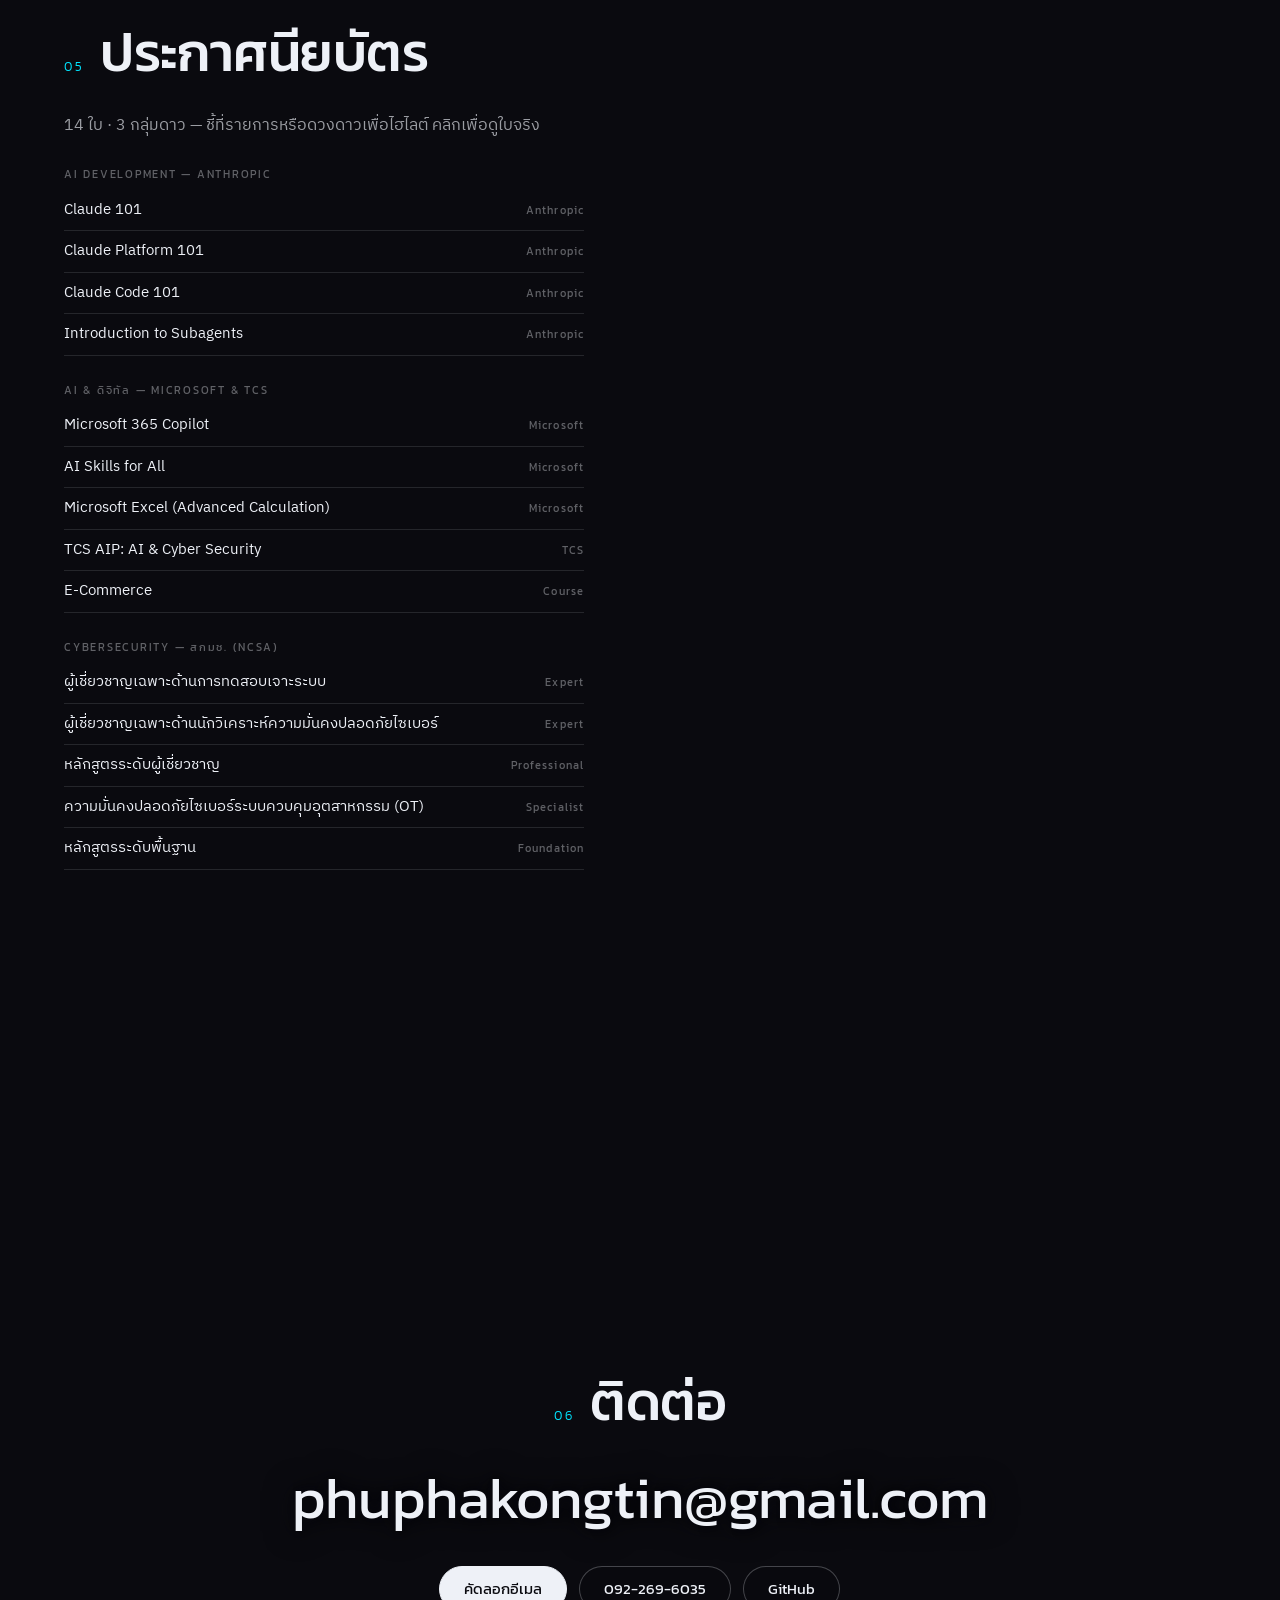
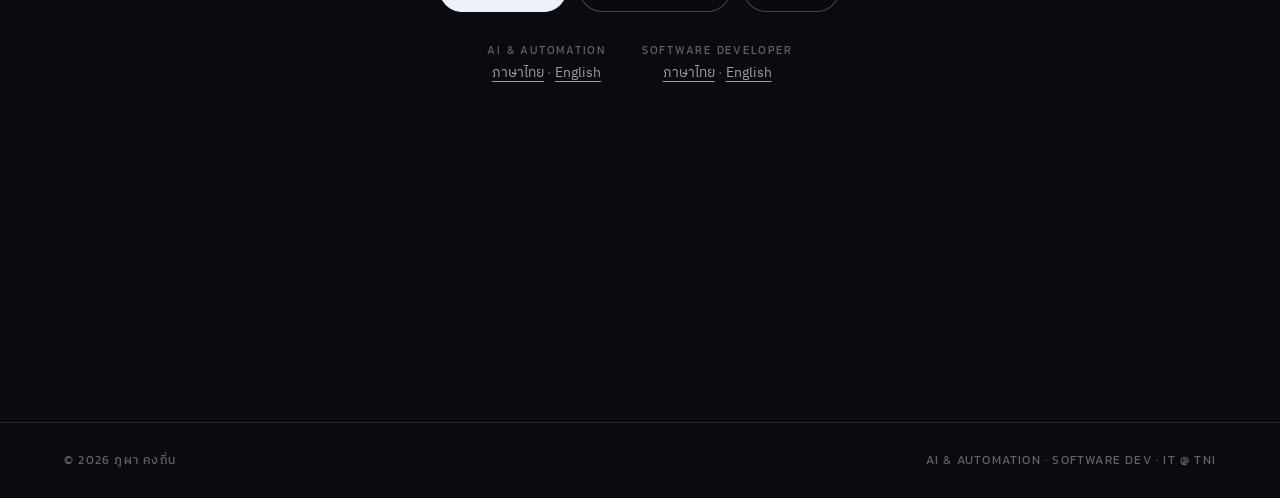
==== commit 16f4f9f6: "Fix mobile layout and stale-module caching Mobile: - Navbar: menu button sat mid-screen because <nav" ====
--- a/index.html
+++ b/index.html
@@ -33,13 +33,29 @@
   <link rel="preconnect" href="https://fonts.gstatic.com" crossorigin />
   <link rel="preconnect" href="https://cdn.jsdelivr.net" crossorigin />
   <link href="https://fonts.googleapis.com/css2?family=Kanit:wght@300;400;500;600&family=IBM+Plex+Sans+Thai:wght@300;400;500&display=swap" rel="stylesheet" />
-  <link rel="stylesheet" href="css/main.css" />
+  <link rel="stylesheet" href="css/main.css?v=202611061322" />
 
   <script type="importmap">
   {
     "imports": {
       "three": "https://cdn.jsdelivr.net/npm/three@0.169.0/build/three.module.js",
-      "three/addons/": "https://cdn.jsdelivr.net/npm/three@0.169.0/examples/jsm/"
+      "three/addons/": "https://cdn.jsdelivr.net/npm/three@0.169.0/examples/jsm/",
+      "./js/Experience.js": "./js/Experience.js?v=202611061322",
+      "./js/core/Renderer.js": "./js/core/Renderer.js?v=202611061322",
+      "./js/core/Stage.js": "./js/core/Stage.js?v=202611061322",
+      "./js/interaction/Cursor.js": "./js/interaction/Cursor.js?v=202611061322",
+      "./js/interaction/Pointer.js": "./js/interaction/Pointer.js?v=202611061322",
+      "./js/interaction/ScrollDriver.js": "./js/interaction/ScrollDriver.js?v=202611061322",
+      "./js/main.js": "./js/main.js?v=202611061322",
+      "./js/sim/ParticleSim.js": "./js/sim/ParticleSim.js?v=202611061322",
+      "./js/sim/formations.js": "./js/sim/formations.js?v=202611061322",
+      "./js/sim/shaders.js": "./js/sim/shaders.js?v=202611061322",
+      "./js/ui/Labels.js": "./js/ui/Labels.js?v=202611061322",
+      "./js/ui/Lightbox.js": "./js/ui/Lightbox.js?v=202611061322",
+      "./js/ui/Loader.js": "./js/ui/Loader.js?v=202611061322",
+      "./js/ui/ui.js": "./js/ui/ui.js?v=202611061322",
+      "./js/utils/EventBus.js": "./js/utils/EventBus.js?v=202611061322",
+      "./js/utils/device.js": "./js/utils/device.js?v=202611061322"
     }
   }
   </script>
@@ -113,7 +129,7 @@
 
       <dl class="hero-stats intro" style="--i:5">
         <div><dt>ผลงาน</dt><dd><span data-count="5">5</span></dd></div>
-        <div><dt><span class="nw">วิวจากคลิปที่ระบบ AI สร้าง</span></dt><dd><span data-count="368">368</span>K</dd></div>
+        <div><dt>วิวจากคลิป<span class="nw">ที่ AI สร้าง</span></dt><dd><span data-count="368">368</span>K</dd></div>
         <div><dt>ประกาศนียบัตร</dt><dd><span data-count="14">14</span>+</dd></div>
       </dl>
 
@@ -479,6 +495,6 @@
     </figure>
   </dialog>
 
-  <script type="module" src="js/main.js"></script>
+  <script type="module" src="js/main.js?v=202611061322"></script>
 </body>
 </html>
--- a/css/main.css
+++ b/css/main.css
@@ -342,6 +342,11 @@
 .nav-toggle { display: none; }
 
 @media (max-width: 860px) {
+  :root { --nav-h: 60px; }
+
+  /* Solid enough that page text scrolling underneath stays out of the way. */
+  .nav { background: rgba(10, 10, 15, 0.9); }
+
   .nav-toggle {
     display: flex;
     flex-direction: column;
@@ -349,19 +354,22 @@
     gap: 7px;
     width: 44px;
     height: 44px;
-    margin-right: -10px;
+    /* <nav> collapses to zero width here (its list is fixed), so push the button
+       to the edge explicitly instead of relying on space-between. */
+    margin: 0 -10px 0 auto;
     padding: 10px;
     background: none;
     border: 0;
   }
   .nav-toggle span {
     display: block;
-    height: 1px;
+    height: 2px;
+    border-radius: 1px;
     background: var(--fg);
     transition: transform 0.4s var(--ease-out);
   }
-  .nav-toggle[aria-expanded="true"] span:first-child { transform: translateY(4px) rotate(45deg); }
-  .nav-toggle[aria-expanded="true"] span:last-child { transform: translateY(-4px) rotate(-45deg); }
+  .nav-toggle[aria-expanded="true"] span:first-child { transform: translateY(4.5px) rotate(45deg); }
+  .nav-toggle[aria-expanded="true"] span:last-child { transform: translateY(-4.5px) rotate(-45deg); }
 
   .nav-links {
     position: fixed;
@@ -369,7 +377,7 @@
     flex-direction: column;
     gap: 0;
     padding: 8px var(--gutter) 24px;
-    background: rgba(10, 10, 15, 0.96);
+    background: #0a0a0f;
     border-bottom: 1px solid var(--line);
     opacity: 0;
     visibility: hidden;
@@ -1004,13 +1012,38 @@
     margin: 0 auto;
     padding: 26px 20px;
     border-radius: 12px;
-    background: var(--bg-veil);
+    /* The text card sits right on top of the formation here, so it must read
+       clearly; the shape shows in the gaps between cards as you scroll. */
+    background: rgba(10, 10, 15, 0.9);
   }
-  .section-contact .contact { padding: 26px 16px; border-radius: 12px; background: rgba(10, 10, 15, 0.55); }
-  .label--left { display: none; }
-  .about-id { grid-template-columns: 72px 1fr; gap: 16px; }
-  .about-photo { width: 72px; }
+  .section-contact .contact { padding: 26px 16px; border-radius: 12px; background: rgba(10, 10, 15, 0.72); }
+  /* Scene labels are anchored for side-by-side layouts; here they would sit on the text. */
+  .labels { display: none; }
+  .video--vertical { margin-inline: auto; }
+  .video-caption { text-align: center; }
   .footer { flex-direction: column; }
+}
+
+@media (max-width: 520px) {
+  /* Photo above the lead: side by side squeezes Thai text into a very narrow column. */
+  .about-id { grid-template-columns: 1fr; gap: 14px; }
+  .about-photo { width: 84px; }
+
+  .section-head { margin-bottom: 20px; }
+  .metrics { gap: 18px; justify-content: space-between; }
+  .metrics div { flex: 1 1 0; min-width: 0; }
+  .metrics dd { font-size: 24px; }
+
+  /* Keep the hero copy legible over the particle field. */
+  .hero-shade {
+    width: 130vw;
+    height: 84vh;
+    background: radial-gradient(closest-side, rgba(10, 10, 15, 0.92), rgba(10, 10, 15, 0.75) 60%, rgba(10, 10, 15, 0));
+  }
+  .hero-role, .hero-pitch { text-shadow: 0 0 14px var(--bg), 0 0 4px var(--bg); }
+  .hero-stats { gap: 12px; }
+  .hero-stats div { flex: 1 1 0; min-width: 0; }
+  .hero-stats dt { line-height: 1.35; }
 }
 
 /* ------------------------------------------------------ Reduced motion -- */
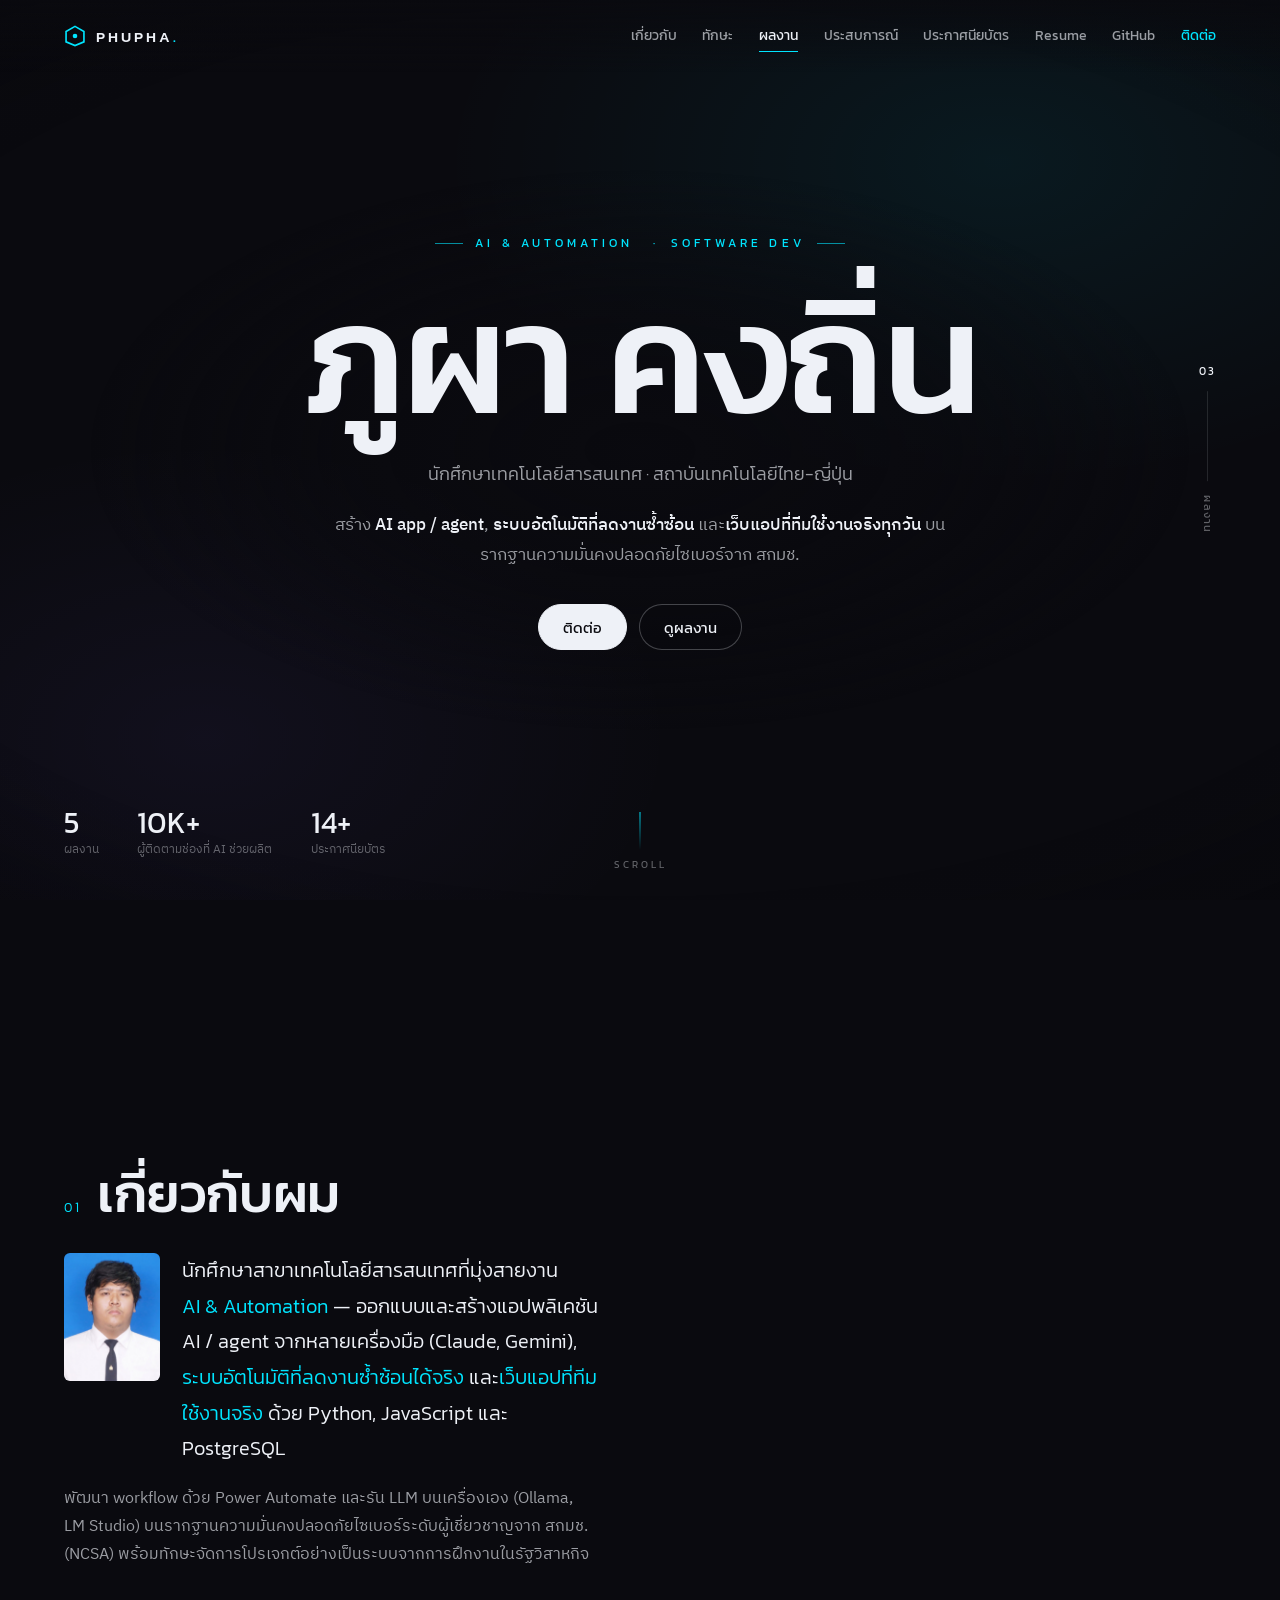
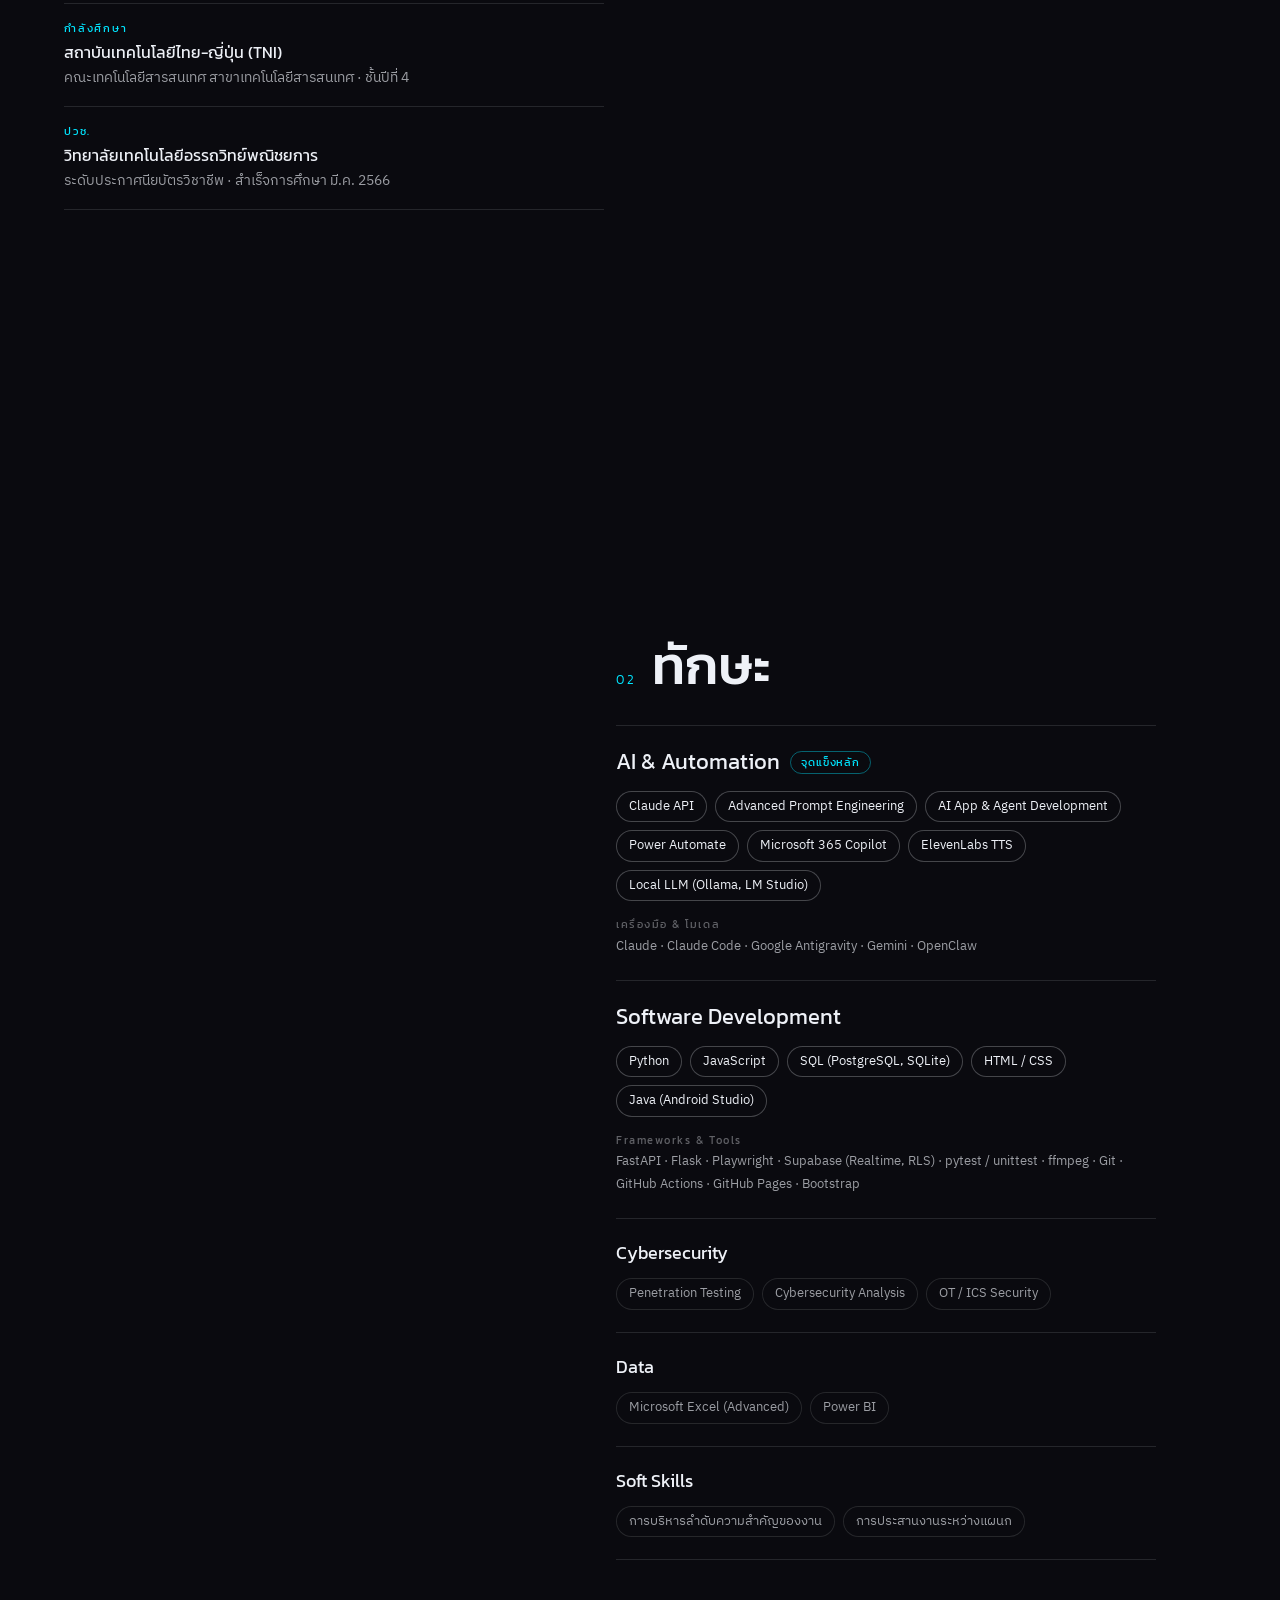
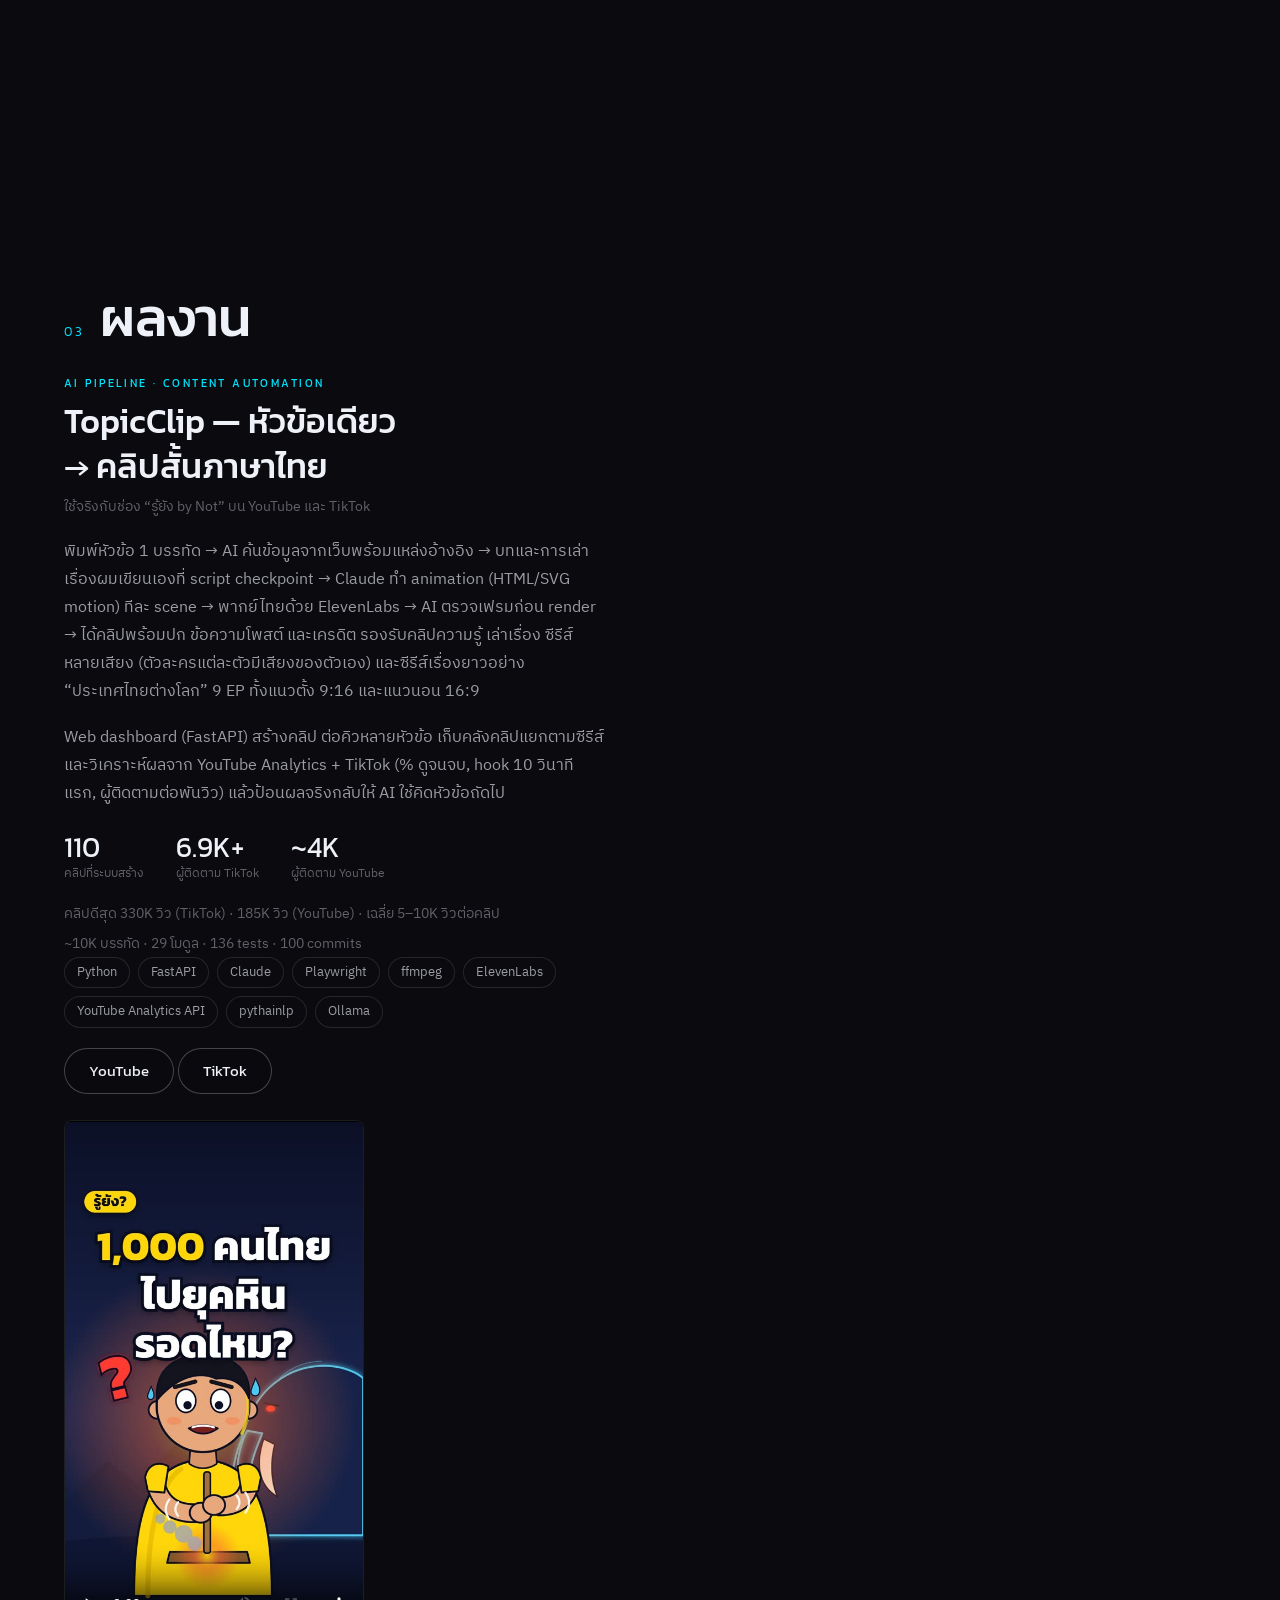
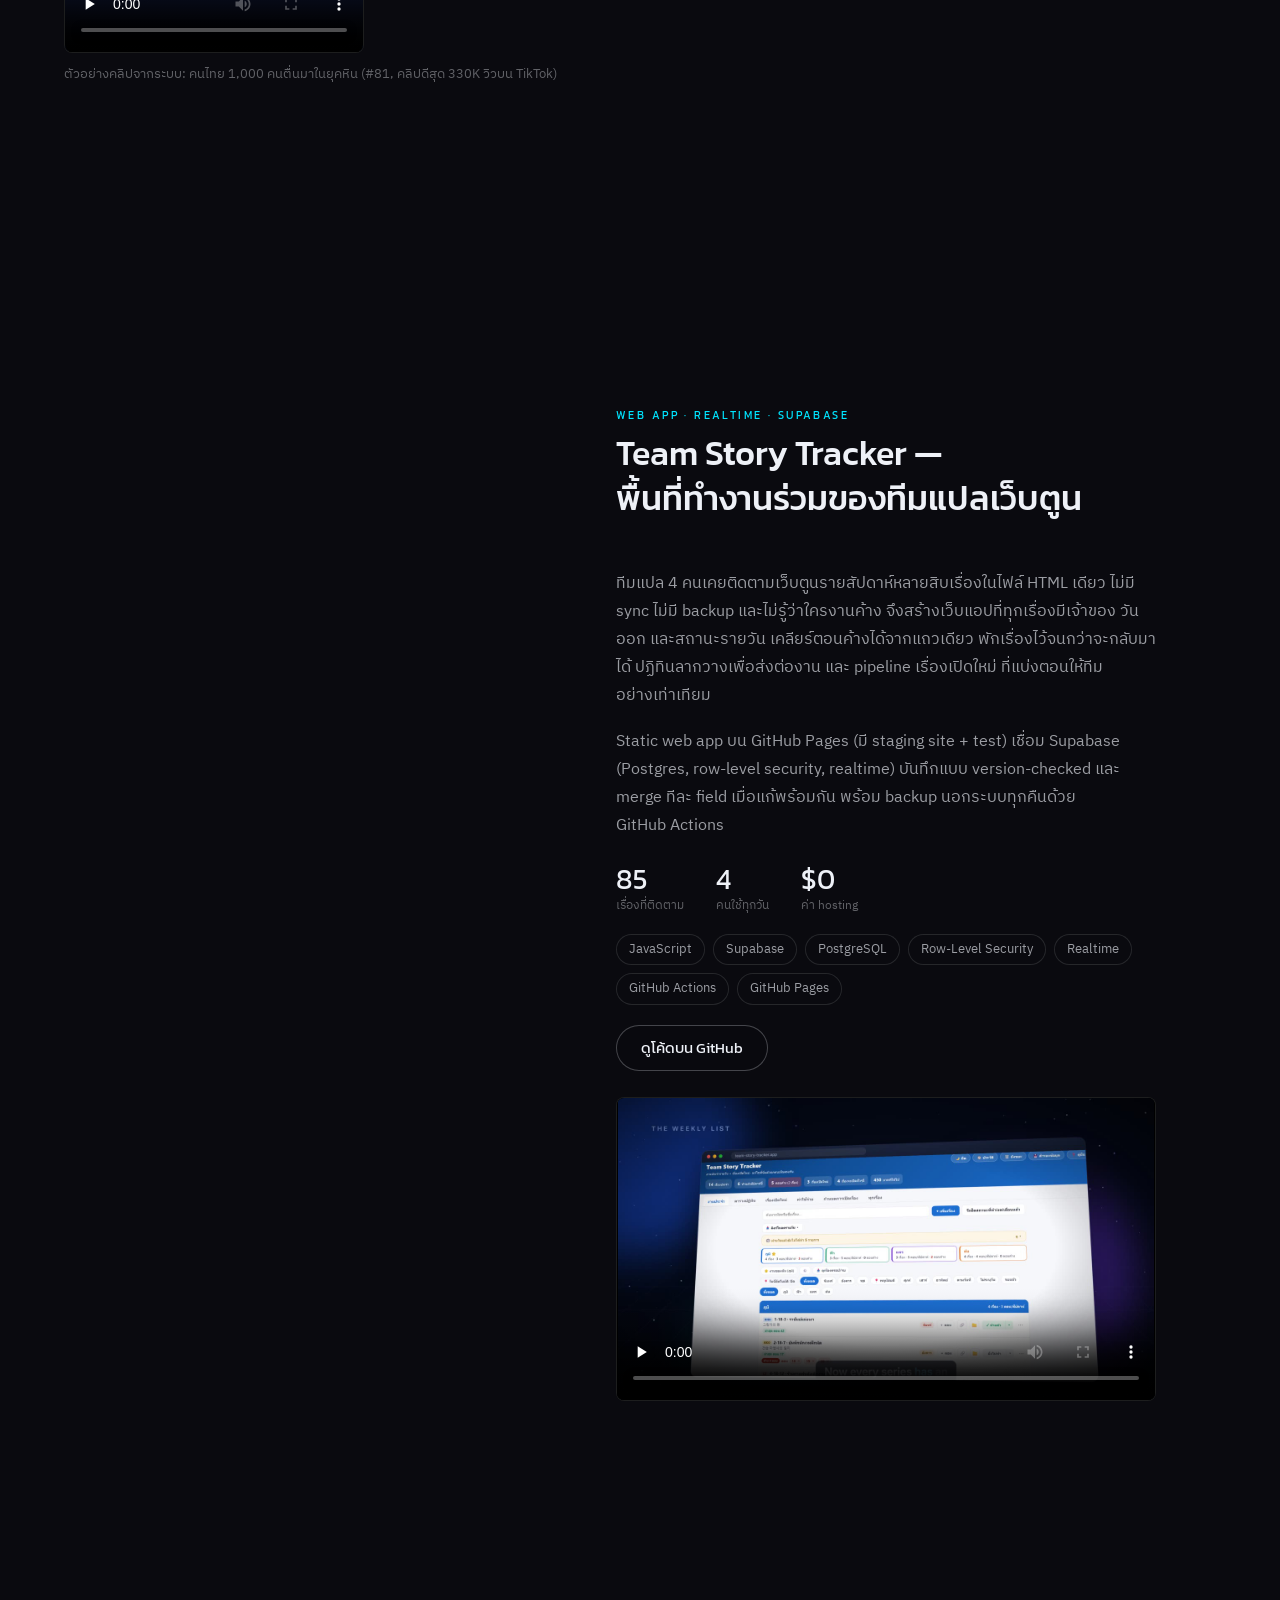
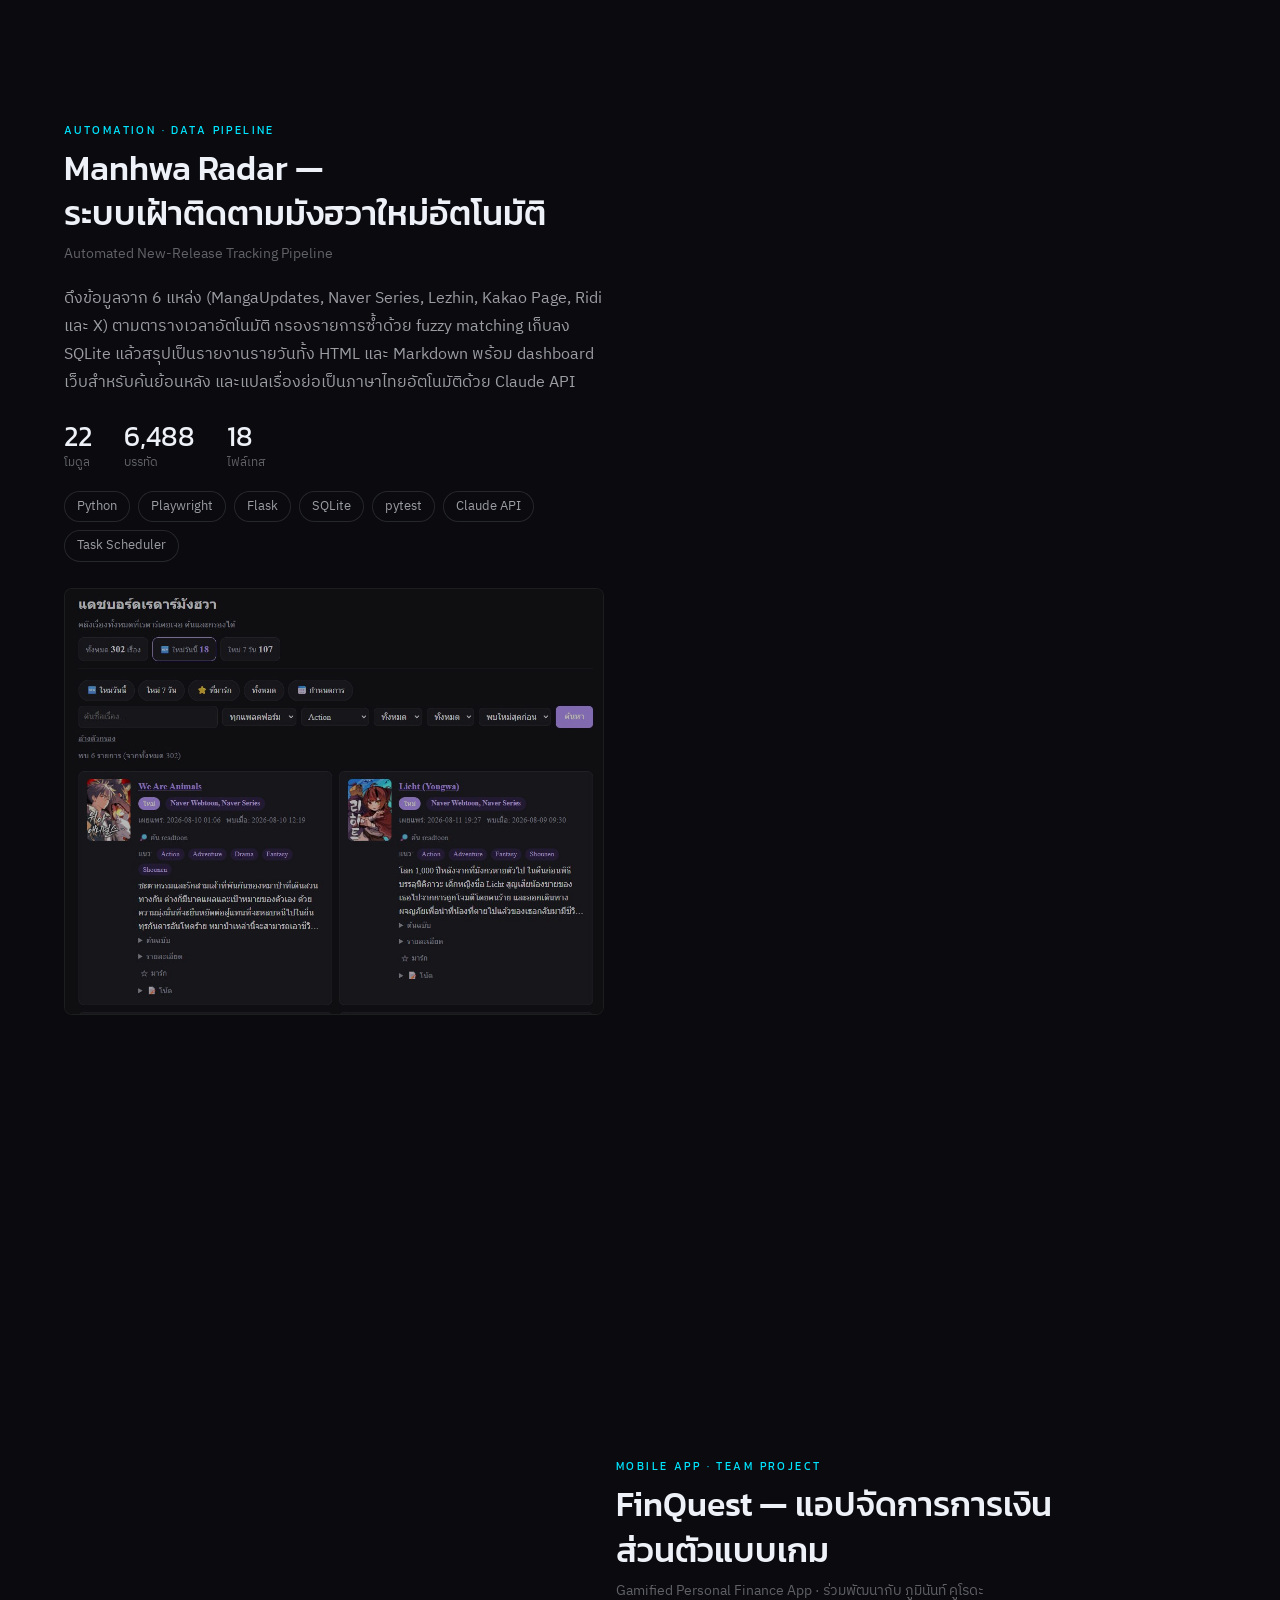
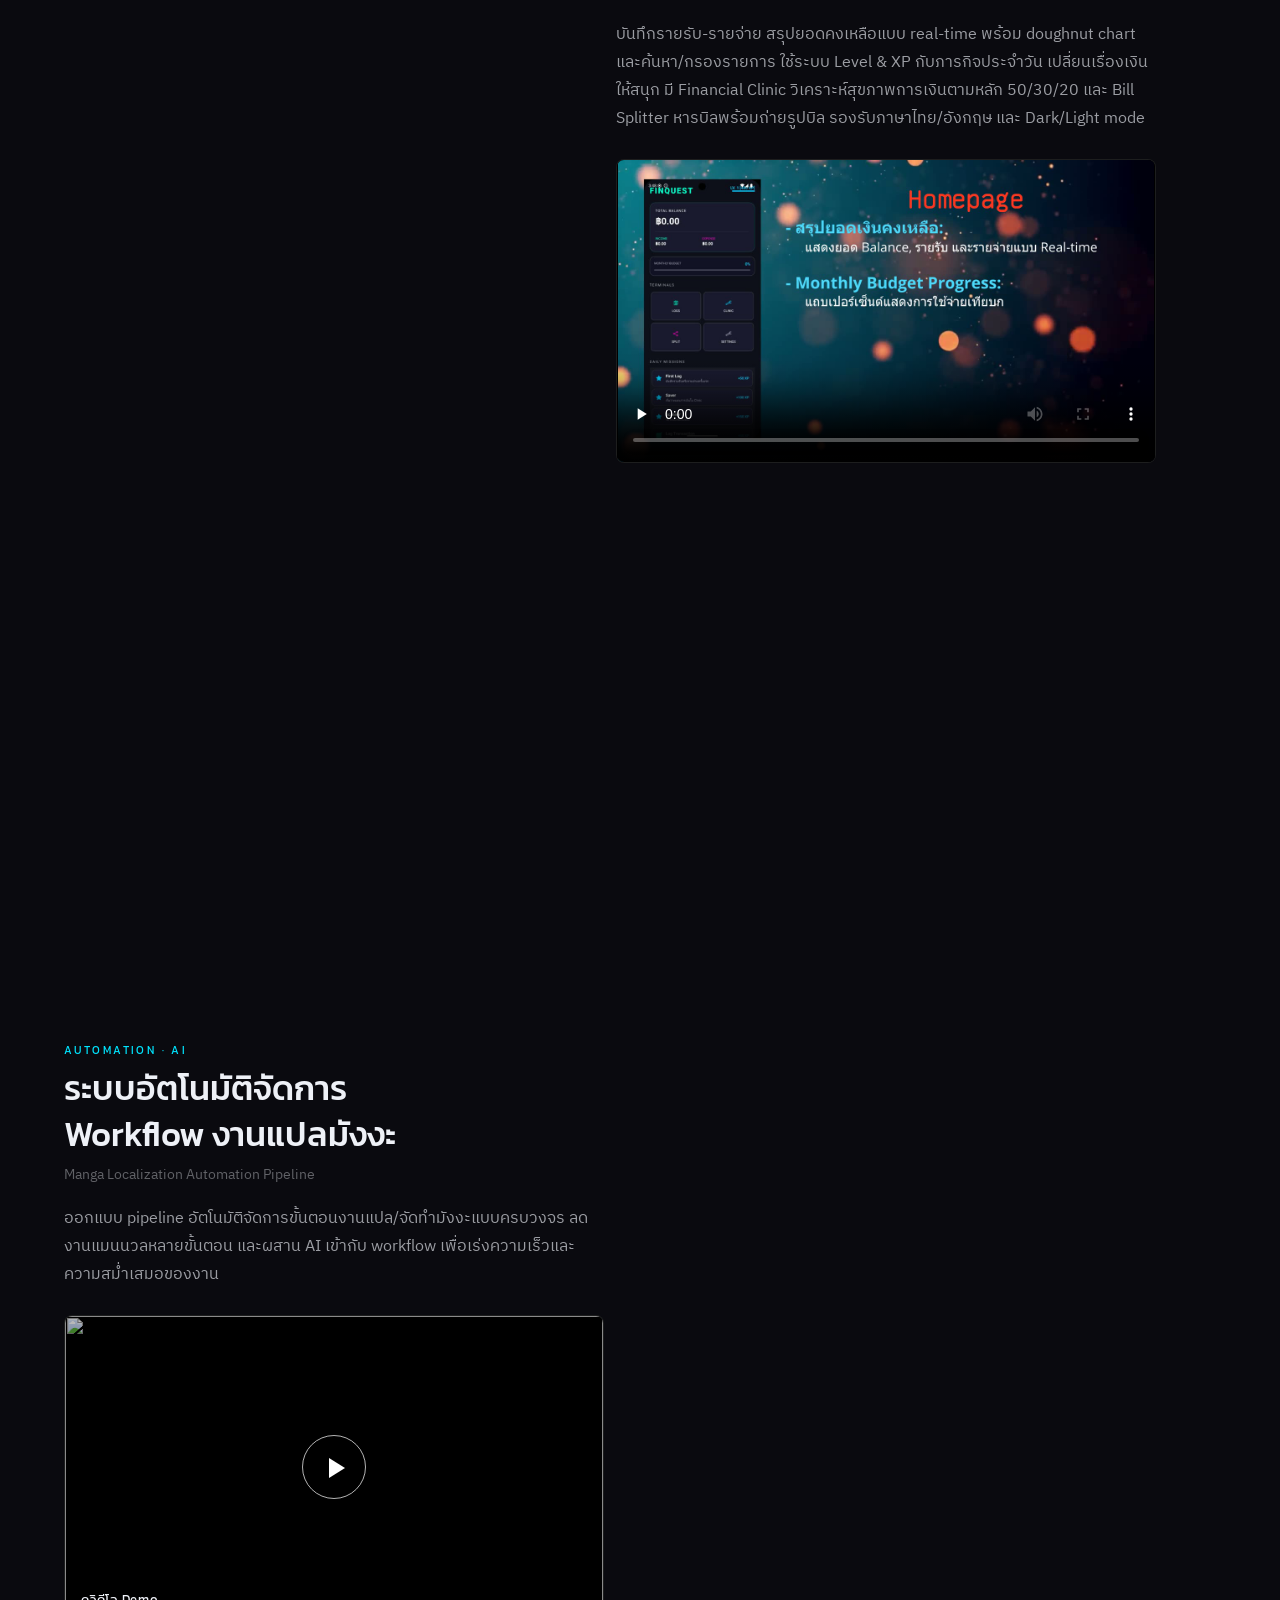
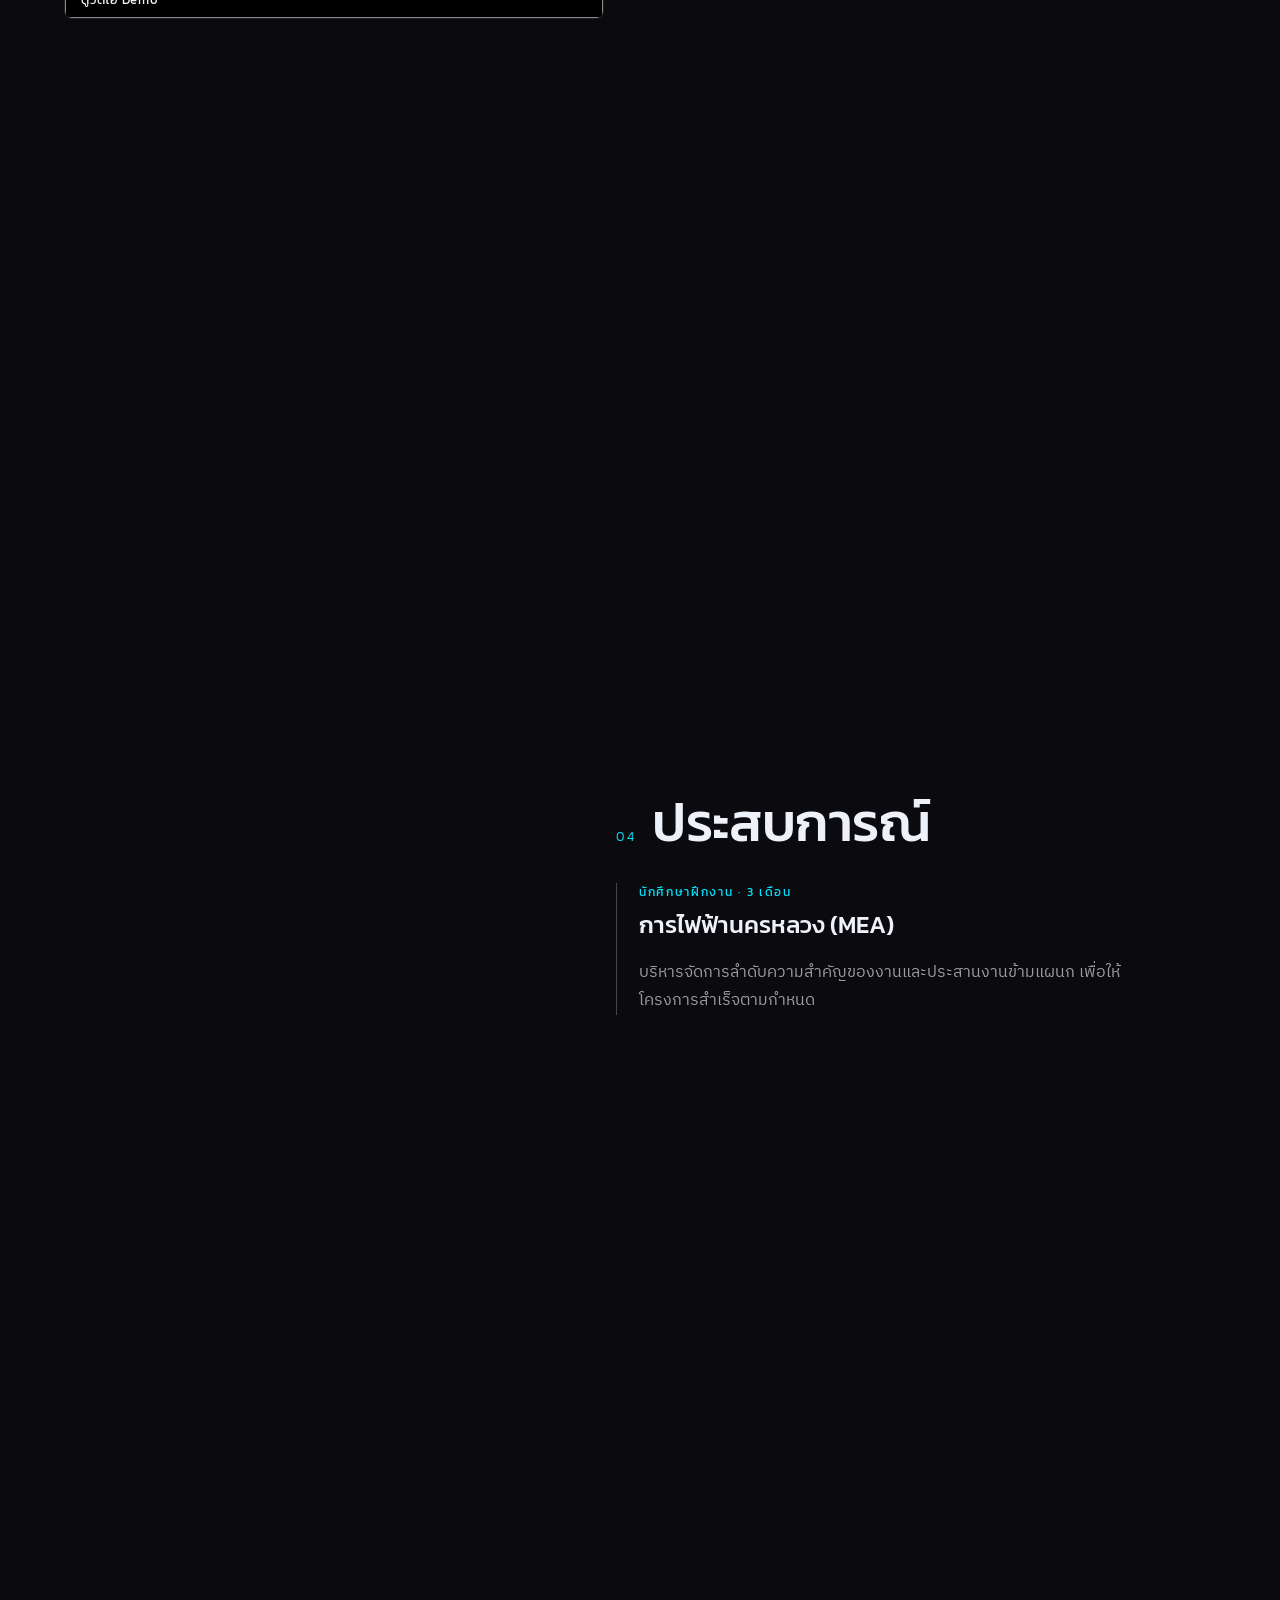
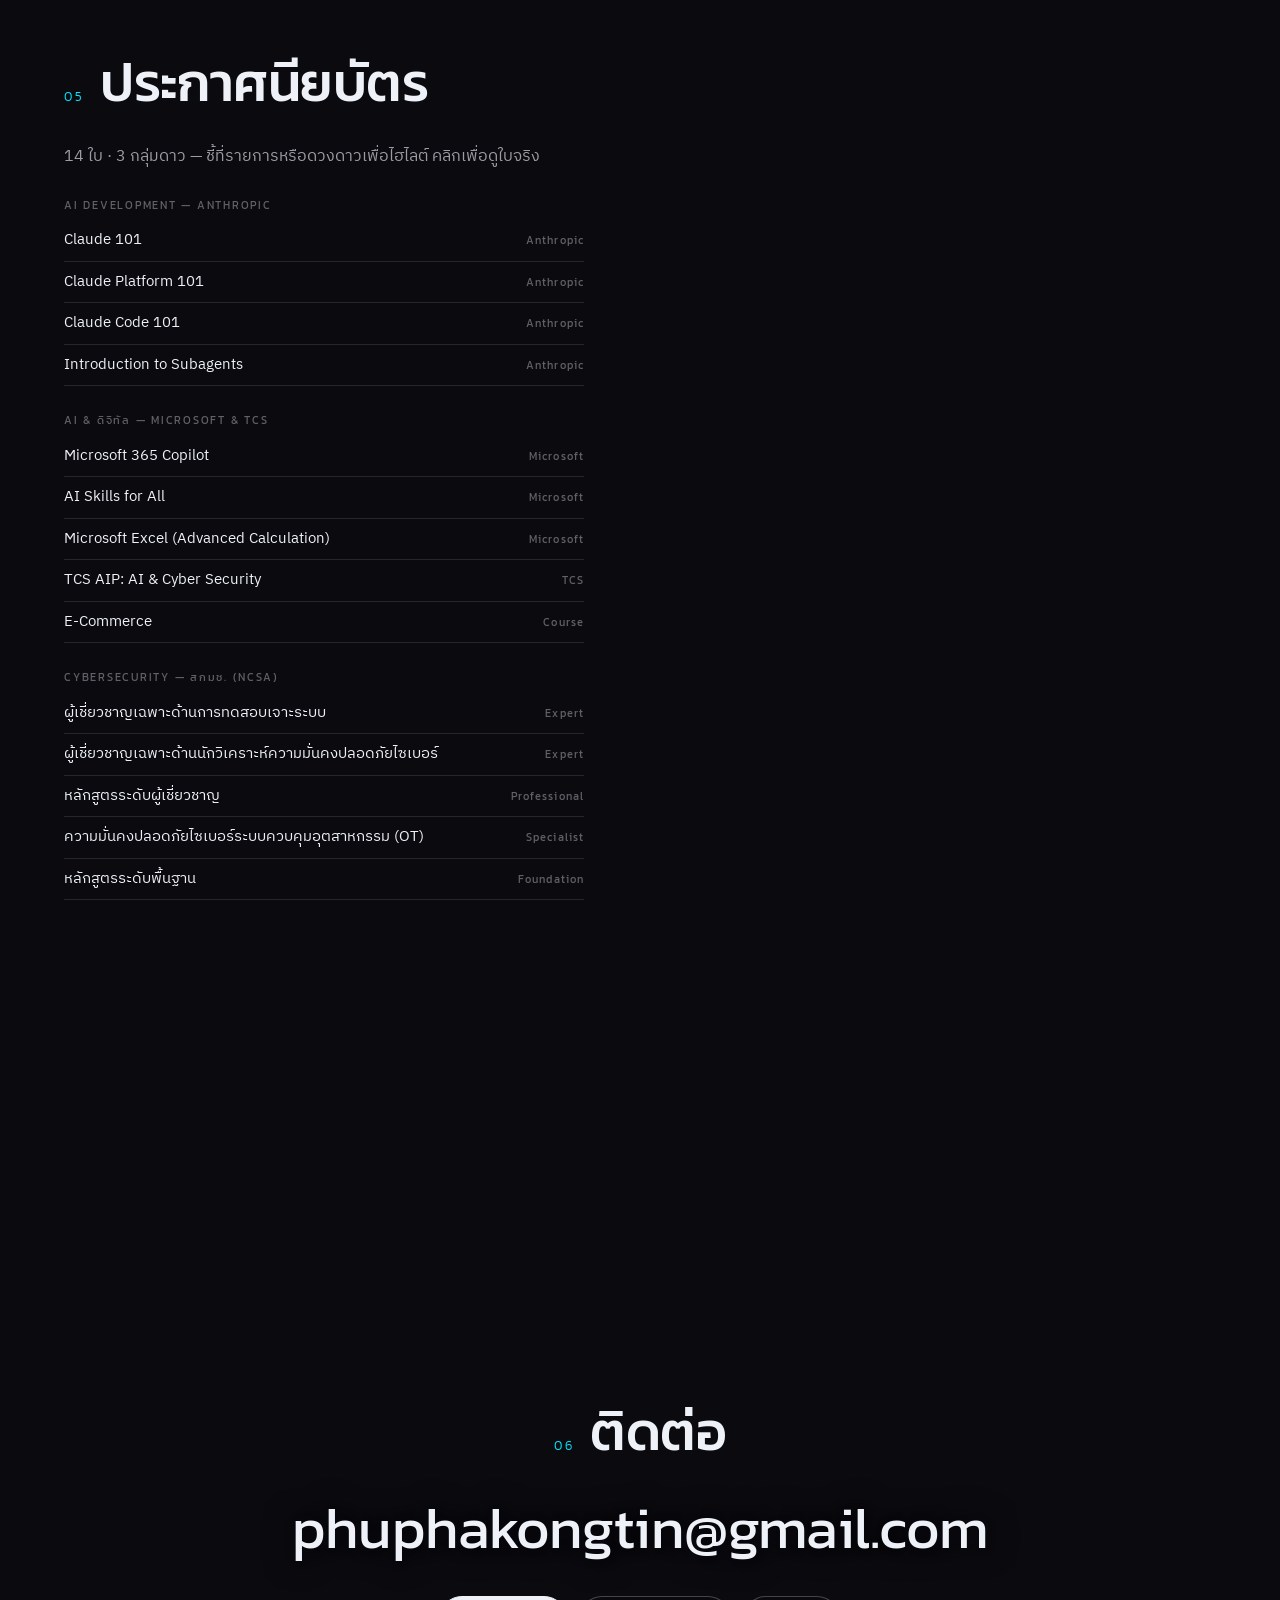
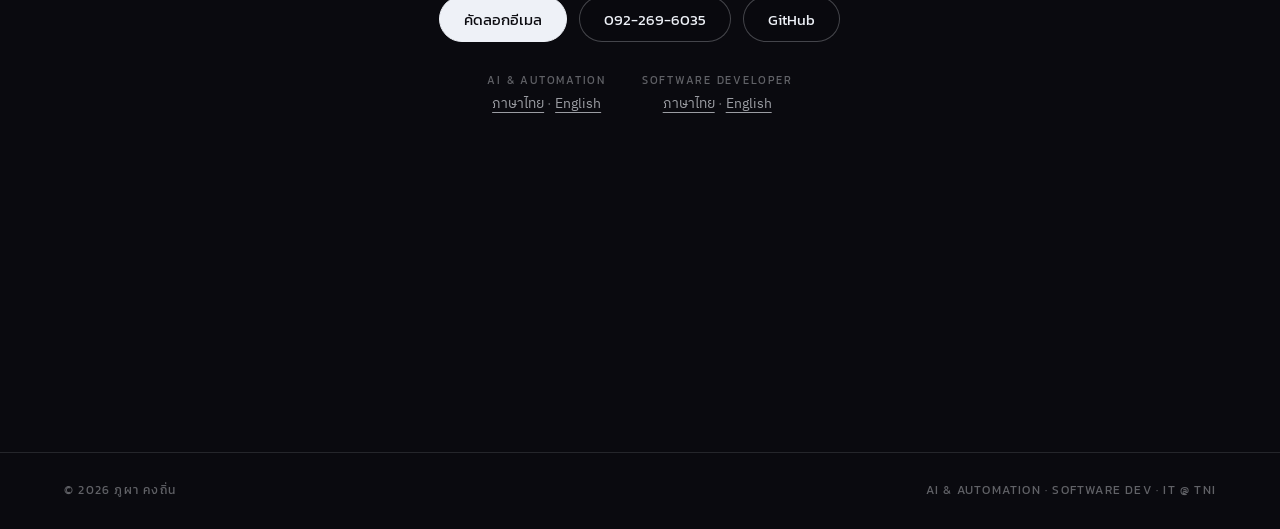
==== commit 54ffa1e3: "Update TopicClip stats; always start at top on reload - TopicClip (as of 2026-11-10): 110 clips, 6.9" ====
--- a/index.html
+++ b/index.html
@@ -3,7 +3,13 @@
 <head>
   <meta charset="UTF-8" />
   <meta name="viewport" content="width=device-width, initial-scale=1.0, viewport-fit=cover" />
-  <script>document.documentElement.classList.add('js', 'is-loading');</script>
+  <script>
+    document.documentElement.classList.add('js', 'is-loading');
+    // Always start at the top (the intro plays from the hero): no scroll
+    // restoration on reload, and drop any #fragment before the browser jumps to it.
+    if ('scrollRestoration' in history) history.scrollRestoration = 'manual';
+    if (location.hash) history.replaceState(null, '', location.pathname + location.search);
+  </script>
 
   <title>ภูผา คงถิ่น — AI &amp; Automation · Software Developer</title>
   <meta name="description" content="Portfolio ของ ภูผา คงถิ่น นักศึกษาเทคโนโลยีสารสนเทศสาย AI & Automation และ Software Development — สร้าง AI app / agent ระบบอัตโนมัติ และเว็บแอปที่ทีมใช้งานจริงทุกวัน บนรากฐานความมั่นคงปลอดภัยไซเบอร์ระดับผู้เชี่ยวชาญจาก สกมช." />
@@ -33,29 +39,29 @@
   <link rel="preconnect" href="https://fonts.gstatic.com" crossorigin />
   <link rel="preconnect" href="https://cdn.jsdelivr.net" crossorigin />
   <link href="https://fonts.googleapis.com/css2?family=Kanit:wght@300;400;500;600&family=IBM+Plex+Sans+Thai:wght@300;400;500&display=swap" rel="stylesheet" />
-  <link rel="stylesheet" href="css/main.css?v=202611061322" />
+  <link rel="stylesheet" href="css/main.css?v=202611101101" />
 
   <script type="importmap">
   {
     "imports": {
       "three": "https://cdn.jsdelivr.net/npm/three@0.169.0/build/three.module.js",
       "three/addons/": "https://cdn.jsdelivr.net/npm/three@0.169.0/examples/jsm/",
-      "./js/Experience.js": "./js/Experience.js?v=202611061322",
-      "./js/core/Renderer.js": "./js/core/Renderer.js?v=202611061322",
-      "./js/core/Stage.js": "./js/core/Stage.js?v=202611061322",
-      "./js/interaction/Cursor.js": "./js/interaction/Cursor.js?v=202611061322",
-      "./js/interaction/Pointer.js": "./js/interaction/Pointer.js?v=202611061322",
-      "./js/interaction/ScrollDriver.js": "./js/interaction/ScrollDriver.js?v=202611061322",
-      "./js/main.js": "./js/main.js?v=202611061322",
-      "./js/sim/ParticleSim.js": "./js/sim/ParticleSim.js?v=202611061322",
-      "./js/sim/formations.js": "./js/sim/formations.js?v=202611061322",
-      "./js/sim/shaders.js": "./js/sim/shaders.js?v=202611061322",
-      "./js/ui/Labels.js": "./js/ui/Labels.js?v=202611061322",
-      "./js/ui/Lightbox.js": "./js/ui/Lightbox.js?v=202611061322",
-      "./js/ui/Loader.js": "./js/ui/Loader.js?v=202611061322",
-      "./js/ui/ui.js": "./js/ui/ui.js?v=202611061322",
-      "./js/utils/EventBus.js": "./js/utils/EventBus.js?v=202611061322",
-      "./js/utils/device.js": "./js/utils/device.js?v=202611061322"
+      "./js/Experience.js": "./js/Experience.js?v=202611101101",
+      "./js/core/Renderer.js": "./js/core/Renderer.js?v=202611101101",
+      "./js/core/Stage.js": "./js/core/Stage.js?v=202611101101",
+      "./js/interaction/Cursor.js": "./js/interaction/Cursor.js?v=202611101101",
+      "./js/interaction/Pointer.js": "./js/interaction/Pointer.js?v=202611101101",
+      "./js/interaction/ScrollDriver.js": "./js/interaction/ScrollDriver.js?v=202611101101",
+      "./js/main.js": "./js/main.js?v=202611101101",
+      "./js/sim/ParticleSim.js": "./js/sim/ParticleSim.js?v=202611101101",
+      "./js/sim/formations.js": "./js/sim/formations.js?v=202611101101",
+      "./js/sim/shaders.js": "./js/sim/shaders.js?v=202611101101",
+      "./js/ui/Labels.js": "./js/ui/Labels.js?v=202611101101",
+      "./js/ui/Lightbox.js": "./js/ui/Lightbox.js?v=202611101101",
+      "./js/ui/Loader.js": "./js/ui/Loader.js?v=202611101101",
+      "./js/ui/ui.js": "./js/ui/ui.js?v=202611101101",
+      "./js/utils/EventBus.js": "./js/utils/EventBus.js?v=202611101101",
+      "./js/utils/device.js": "./js/utils/device.js?v=202611101101"
     }
   }
   </script>
@@ -129,7 +135,7 @@
 
       <dl class="hero-stats intro" style="--i:5">
         <div><dt>ผลงาน</dt><dd><span data-count="5">5</span></dd></div>
-        <div><dt>วิวจากคลิป<span class="nw">ที่ AI สร้าง</span></dt><dd><span data-count="368">368</span>K</dd></div>
+        <div><dt>ผู้ติดตามช่อง<span class="nw">ที่ AI ช่วยผลิต</span></dt><dd><span data-count="10">10</span>K+</dd></div>
         <div><dt>ประกาศนียบัตร</dt><dd><span data-count="14">14</span>+</dd></div>
       </dl>
 
@@ -256,10 +262,11 @@
           <h3 class="project-title reveal">TopicClip&nbsp;— <span class="nw">หัวข้อเดียว</span> → <span class="nw">คลิปสั้นภาษาไทย</span></h3>
           <p class="project-sub reveal">ใช้จริงกับช่อง “รู้ยัง by Not” บน YouTube และ TikTok</p>
           <p class="body reveal">
-            พิมพ์หัวข้อ 1 บรรทัด → AI ค้นข้อมูลจากเว็บพร้อมแหล่งอ้างอิง → เขียนบท → Claude เขียน animation (HTML/JS)
-            <span class="nw">ทีละ scene</span> → พากย์ไทยด้วย ElevenLabs → ใส่เพลง SFX และซับ ได้คลิปพร้อมปกที่ AI วาดและข้อความโพสต์
-            มี checkpoint ให้คนตรวจบทและภาพก่อนใช้เครดิต รองรับคลิปความรู้ เล่าเรื่อง ซีรีส์หลายเสียง
-            (ตัวละครแต่ละตัวมีเสียงของตัวเอง) และซีรีส์ Shorts หลาย EP ทั้งแนวตั้ง 9:16 และแนวนอน 16:9
+            พิมพ์หัวข้อ 1 บรรทัด → AI ค้นข้อมูลจากเว็บพร้อมแหล่งอ้างอิง → บทและการเล่าเรื่องผมเขียนเองที่
+            <span class="nw">script checkpoint</span> → Claude ทำ animation (HTML/SVG motion) <span class="nw">ทีละ scene</span>
+            → พากย์ไทยด้วย ElevenLabs → AI ตรวจเฟรมก่อน render → ได้คลิปพร้อมปก ข้อความโพสต์ และเครดิต
+            รองรับคลิปความรู้ เล่าเรื่อง ซีรีส์หลายเสียง (ตัวละครแต่ละตัวมีเสียงของตัวเอง)
+            และซีรีส์เรื่องยาวอย่าง “<span class="nw">ประเทศไทยต่างโลก</span>” 9 EP ทั้งแนวตั้ง 9:16 และแนวนอน 16:9
           </p>
           <p class="body reveal">
             Web dashboard (FastAPI) สร้างคลิป ต่อคิวหลายหัวข้อ เก็บคลังคลิปแยกตามซีรีส์ และวิเคราะห์ผลจาก
@@ -267,11 +274,12 @@
             แล้วป้อนผลจริงกลับให้ AI ใช้คิด<span class="nw">หัวข้อถัดไป</span>
           </p>
           <dl class="metrics reveal">
-            <div><dd>81</dd><dt>คลิปที่ระบบสร้าง</dt></div>
-            <div><dd>~368K</dd><dt>วิวรวม YouTube + TikTok</dt></div>
-            <div><dd>1,000</dd><dt>ผู้ติดตาม YouTube</dt></div>
+            <div><dd>110</dd><dt>คลิปที่ระบบสร้าง</dt></div>
+            <div><dd>6.9K+</dd><dt>ผู้ติดตาม TikTok</dt></div>
+            <div><dd>~4K</dd><dt>ผู้ติดตาม YouTube</dt></div>
           </dl>
-          <p class="project-sub reveal">~9.3K บรรทัด&nbsp;· 28 โมดูล&nbsp;· 112 tests&nbsp;· 96 commits</p>
+          <p class="project-sub reveal">คลิปดีสุด 330K วิว (TikTok)&nbsp;· 185K วิว (YouTube)&nbsp;· เฉลี่ย 5–10K วิวต่อคลิป</p>
+          <p class="project-sub reveal">~10K บรรทัด&nbsp;· 29 โมดูล&nbsp;· 136 tests&nbsp;· 100 commits</p>
           <ul class="tags reveal">
             <li>Python</li><li>FastAPI</li><li>Claude</li><li>Playwright</li><li>ffmpeg</li><li>ElevenLabs</li><li><span class="nw">YouTube Analytics API</span></li><li>pythainlp</li><li>Ollama</li>
           </ul>
@@ -280,11 +288,11 @@
             <a class="btn" href="https://www.tiktok.com/@rooyangbynot" target="_blank" rel="noopener">TikTok</a>
           </p>
           <div class="video video--vertical reveal">
-            <video controls preload="none" playsinline poster="projects/topicclip-poster.jpg" aria-label="ตัวอย่างคลิปที่ TopicClip สร้าง: ทหาร 800 นายปะทะทัพหลายหมื่น">
+            <video controls preload="none" playsinline poster="projects/topicclip-poster.jpg" aria-label="ตัวอย่างคลิปที่ TopicClip สร้าง: คนไทย 1,000 คนตื่นมาในยุคหิน">
               <source src="projects/topicclip-sample.mp4" type="video/mp4" />
             </video>
           </div>
-          <p class="video-caption reveal">ตัวอย่างคลิปจากระบบ: ทหารราบสมัยใหม่ 1 กองพันย้อนยุคเซ็นโงกุ (41K วิวบน TikTok)</p>
+          <p class="video-caption reveal">ตัวอย่างคลิปจากระบบ: คนไทย 1,000 คนตื่นมาในยุคหิน (#81, คลิปดีสุด 330K วิวบน TikTok)</p>
         </div>
       </article>
 
@@ -495,6 +503,6 @@
     </figure>
   </dialog>
 
-  <script type="module" src="js/main.js?v=202611061322"></script>
+  <script type="module" src="js/main.js?v=202611101101"></script>
 </body>
 </html>
